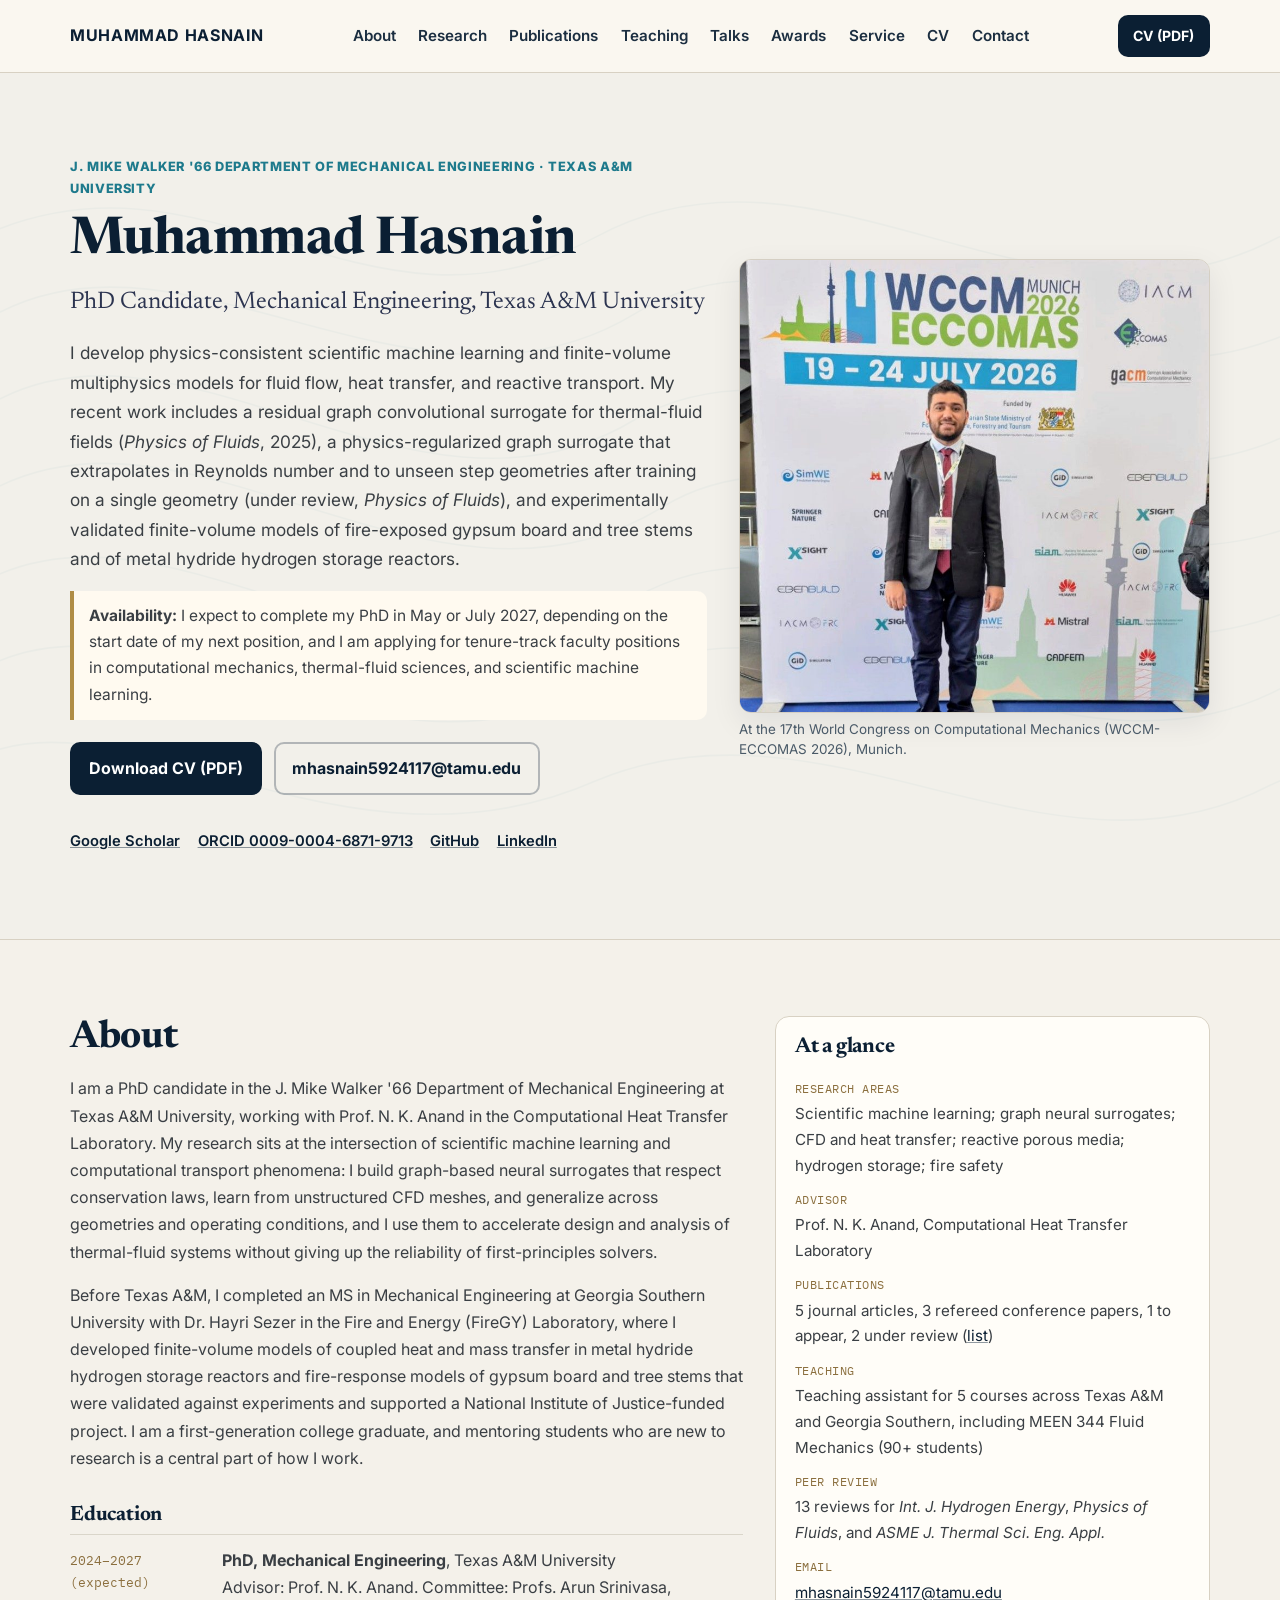
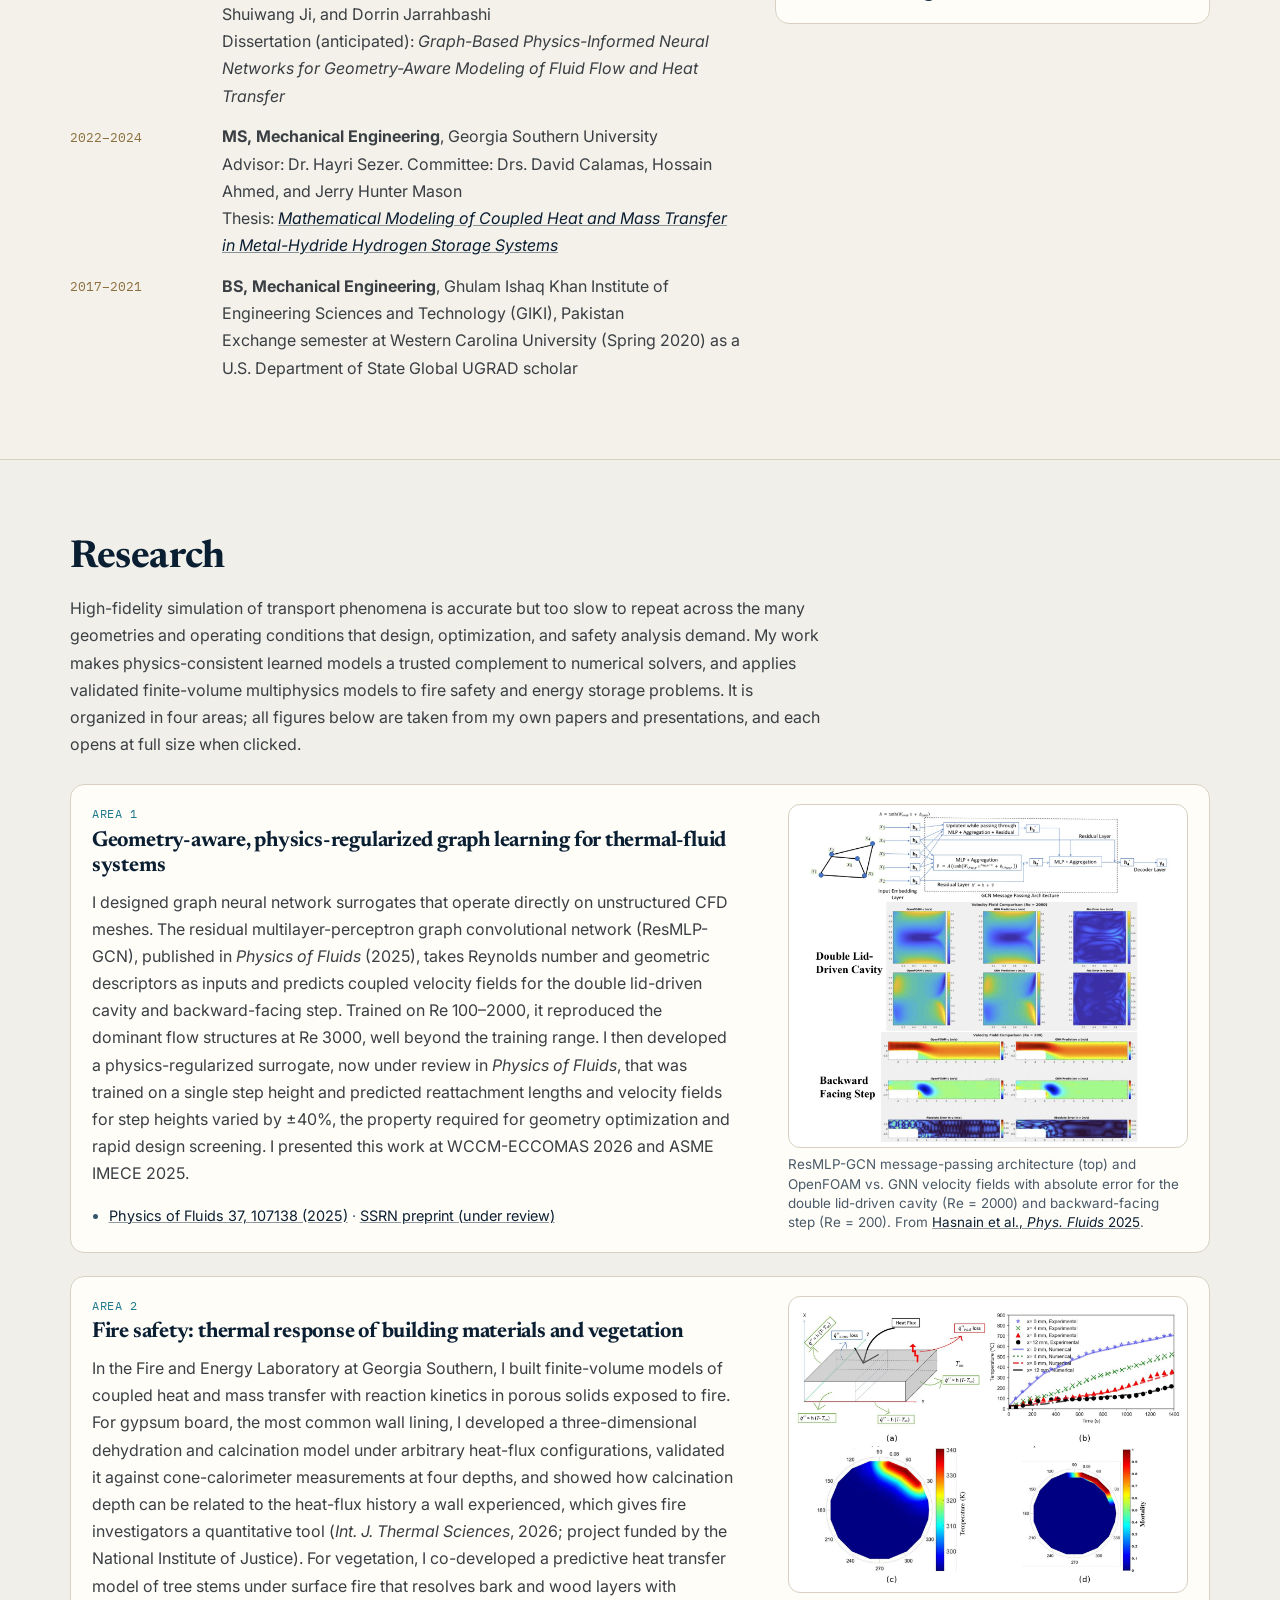
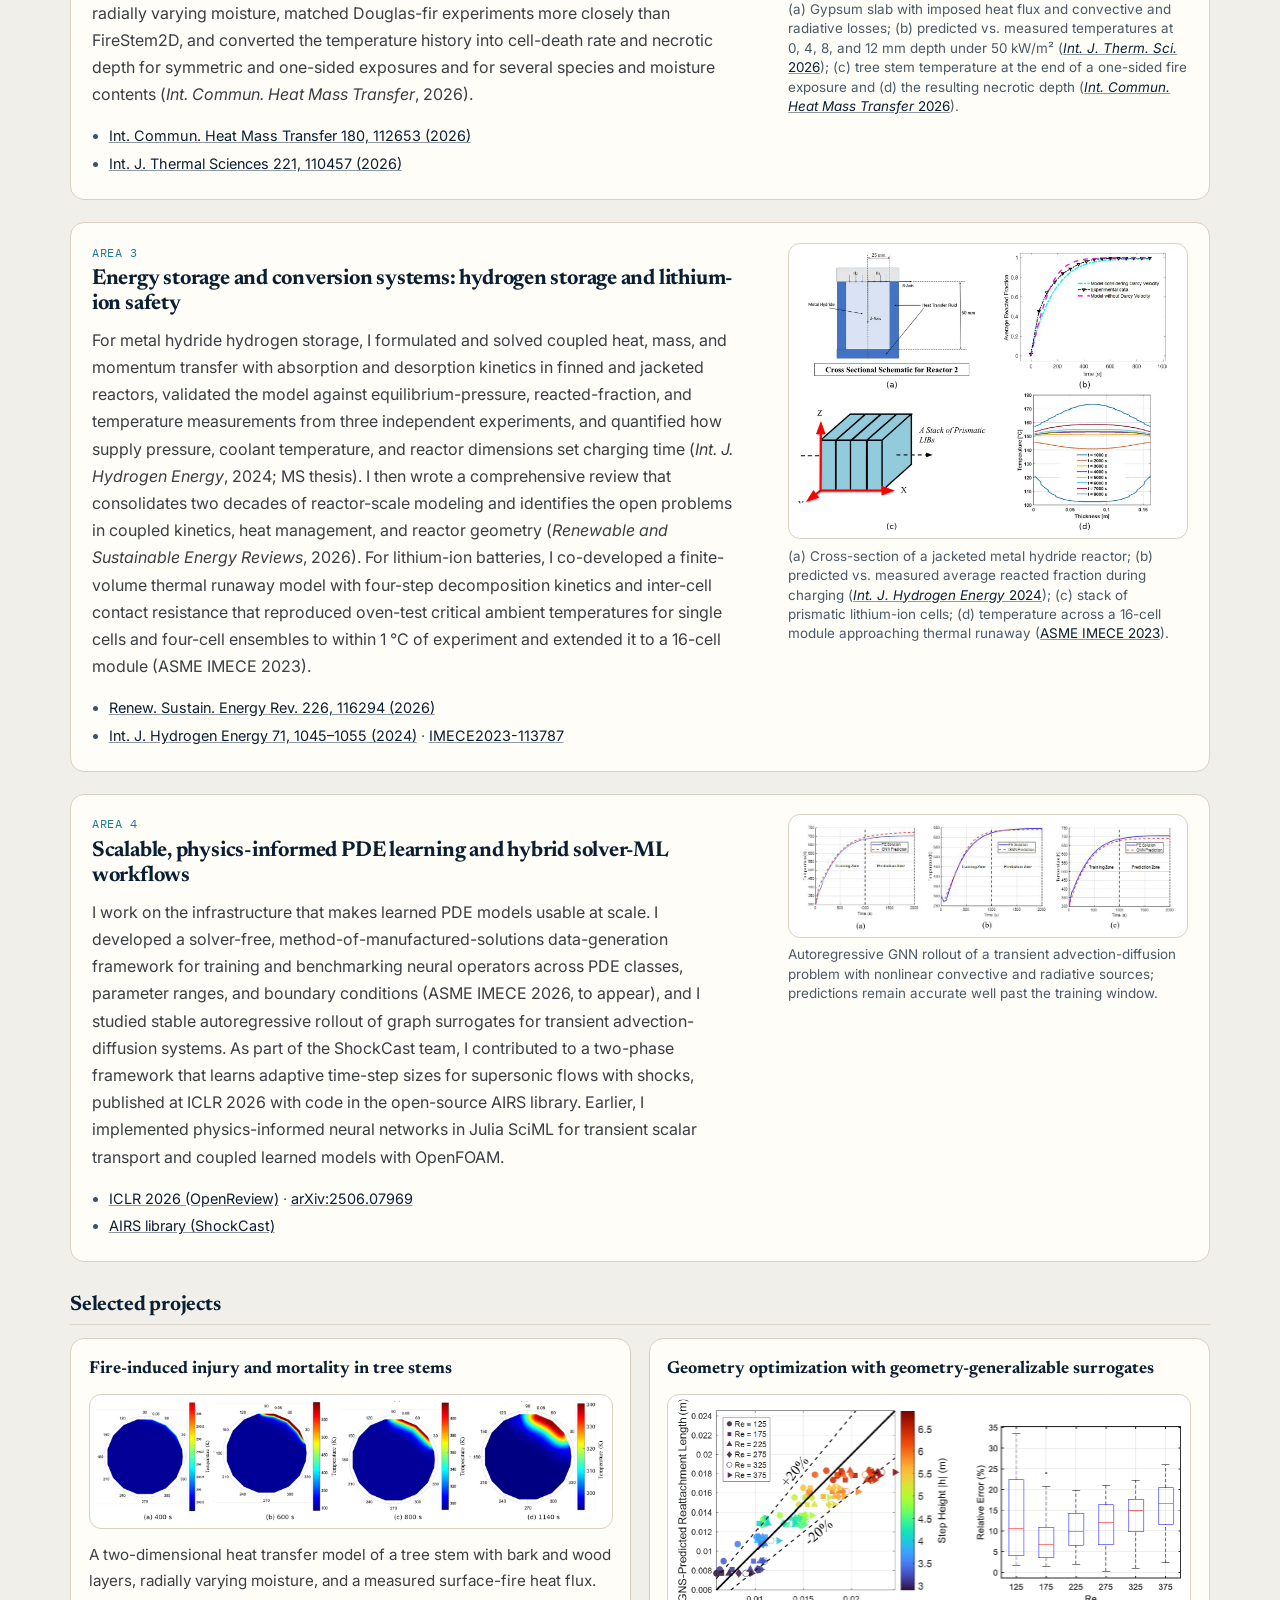
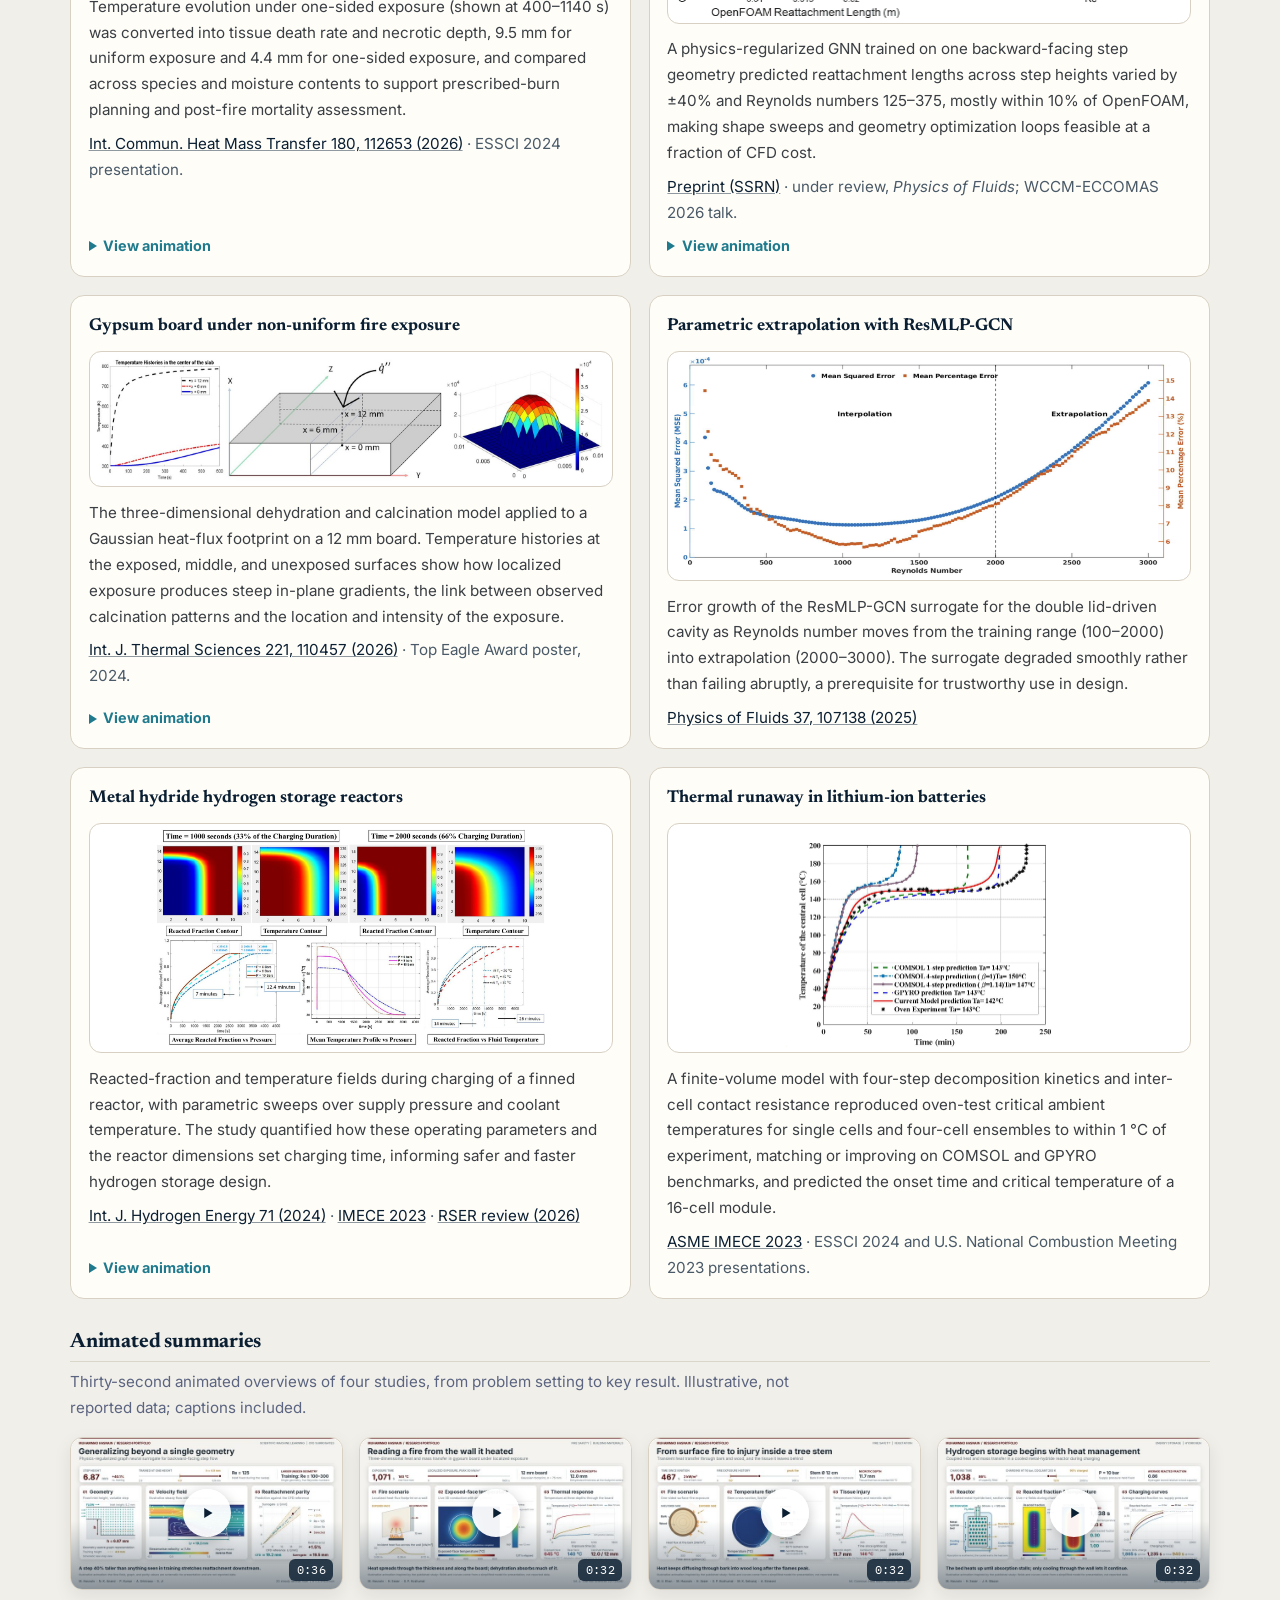
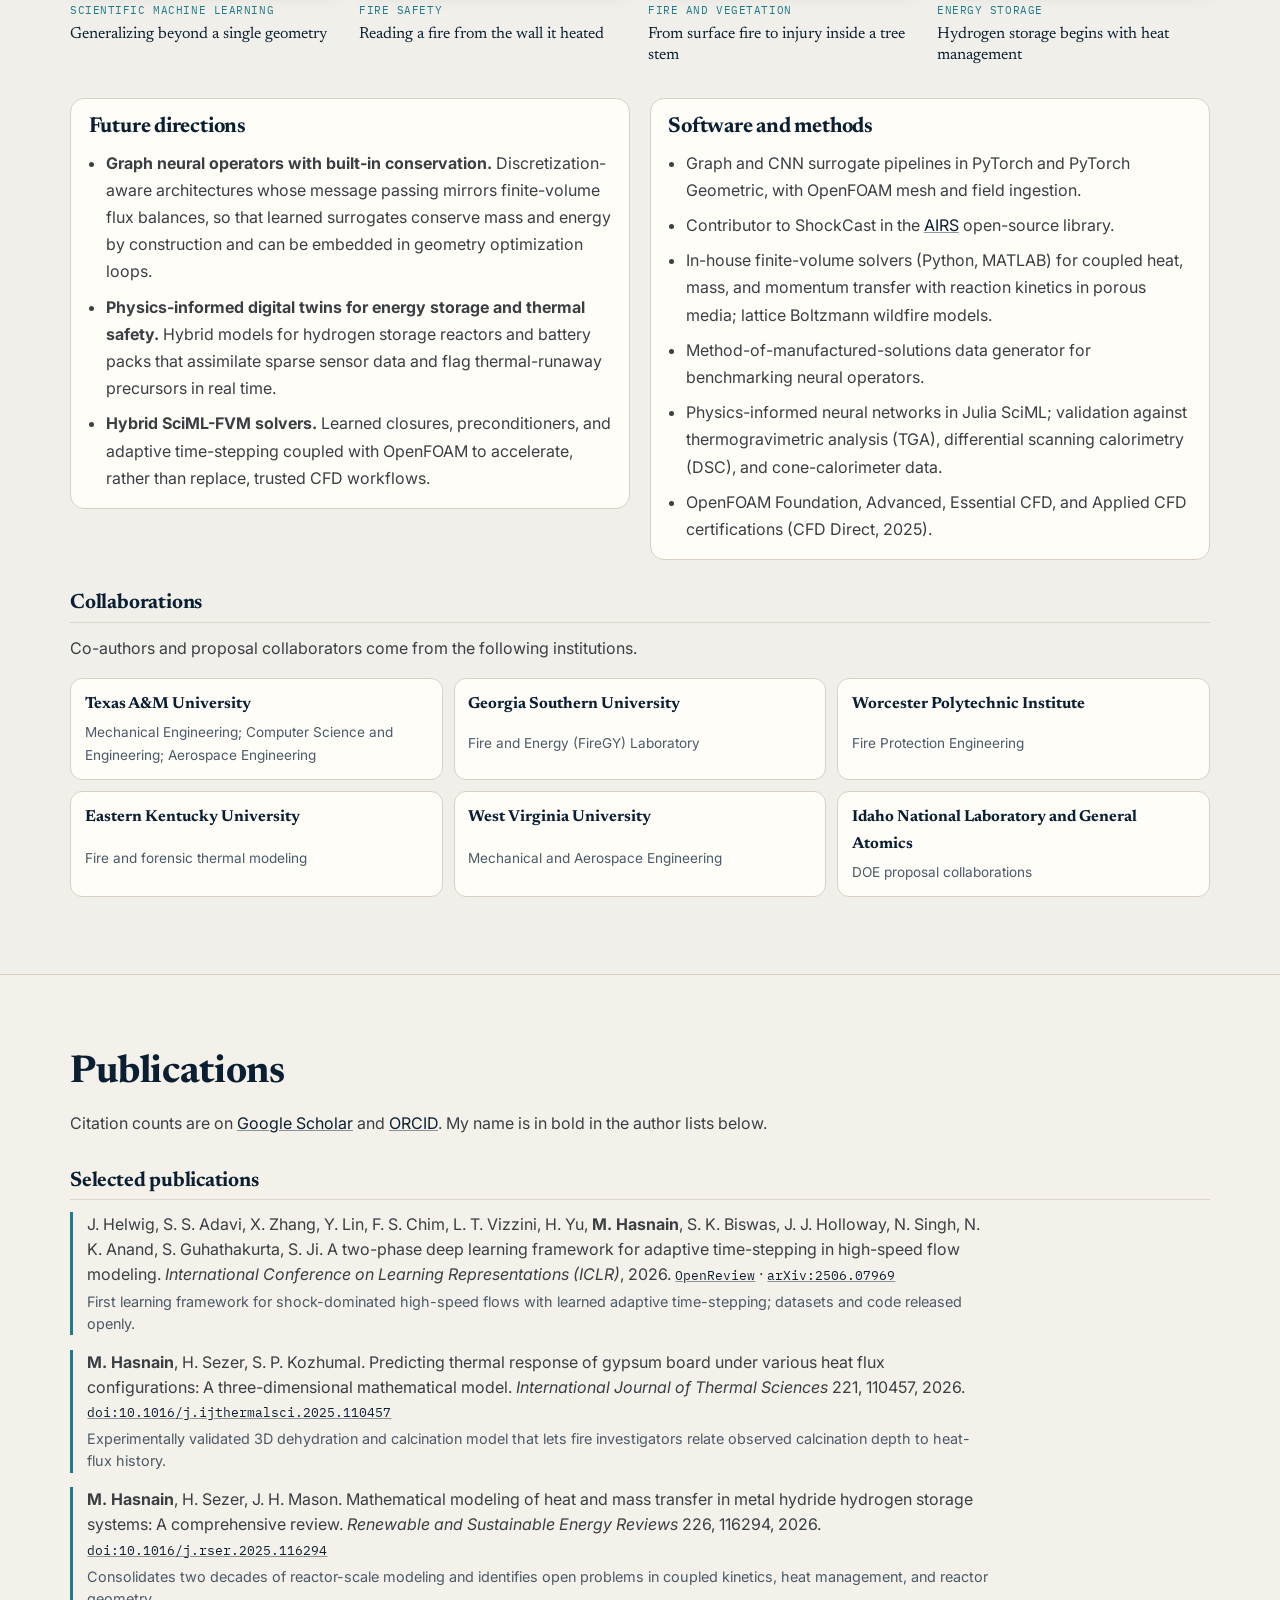
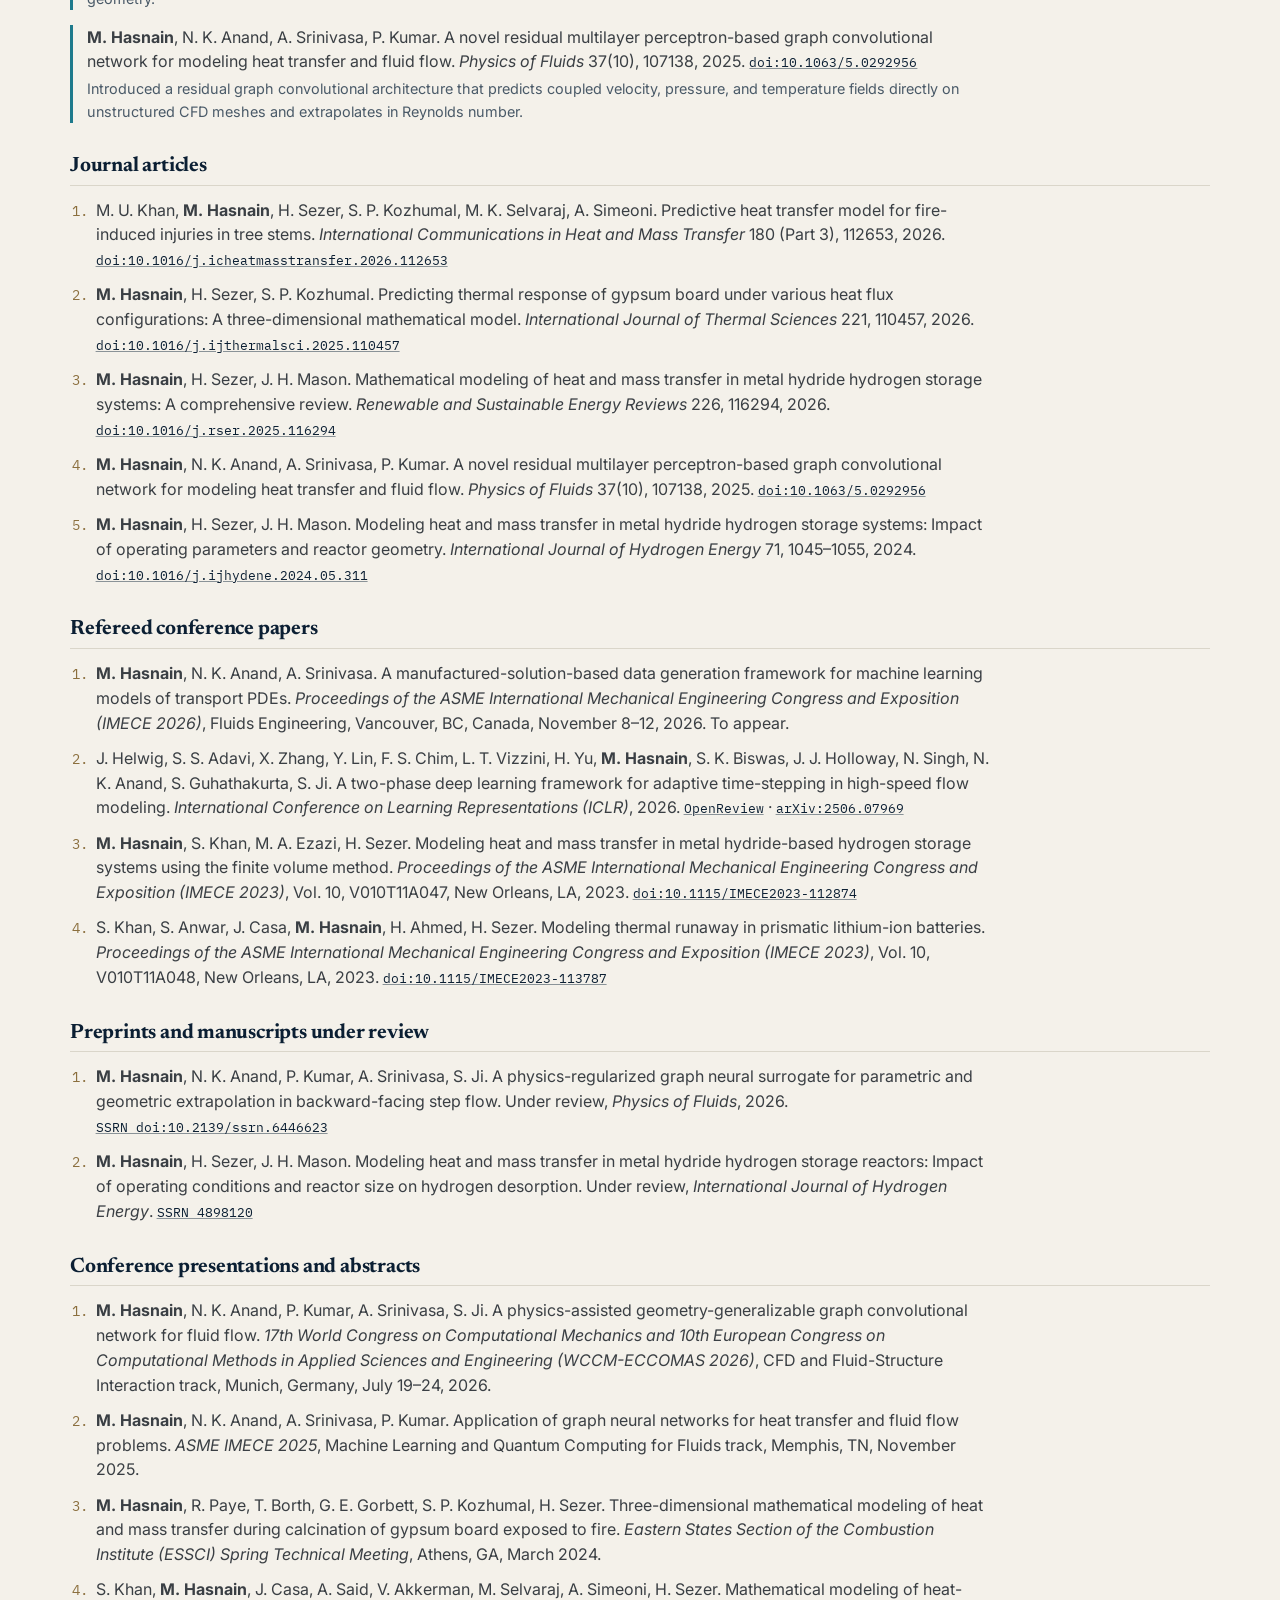
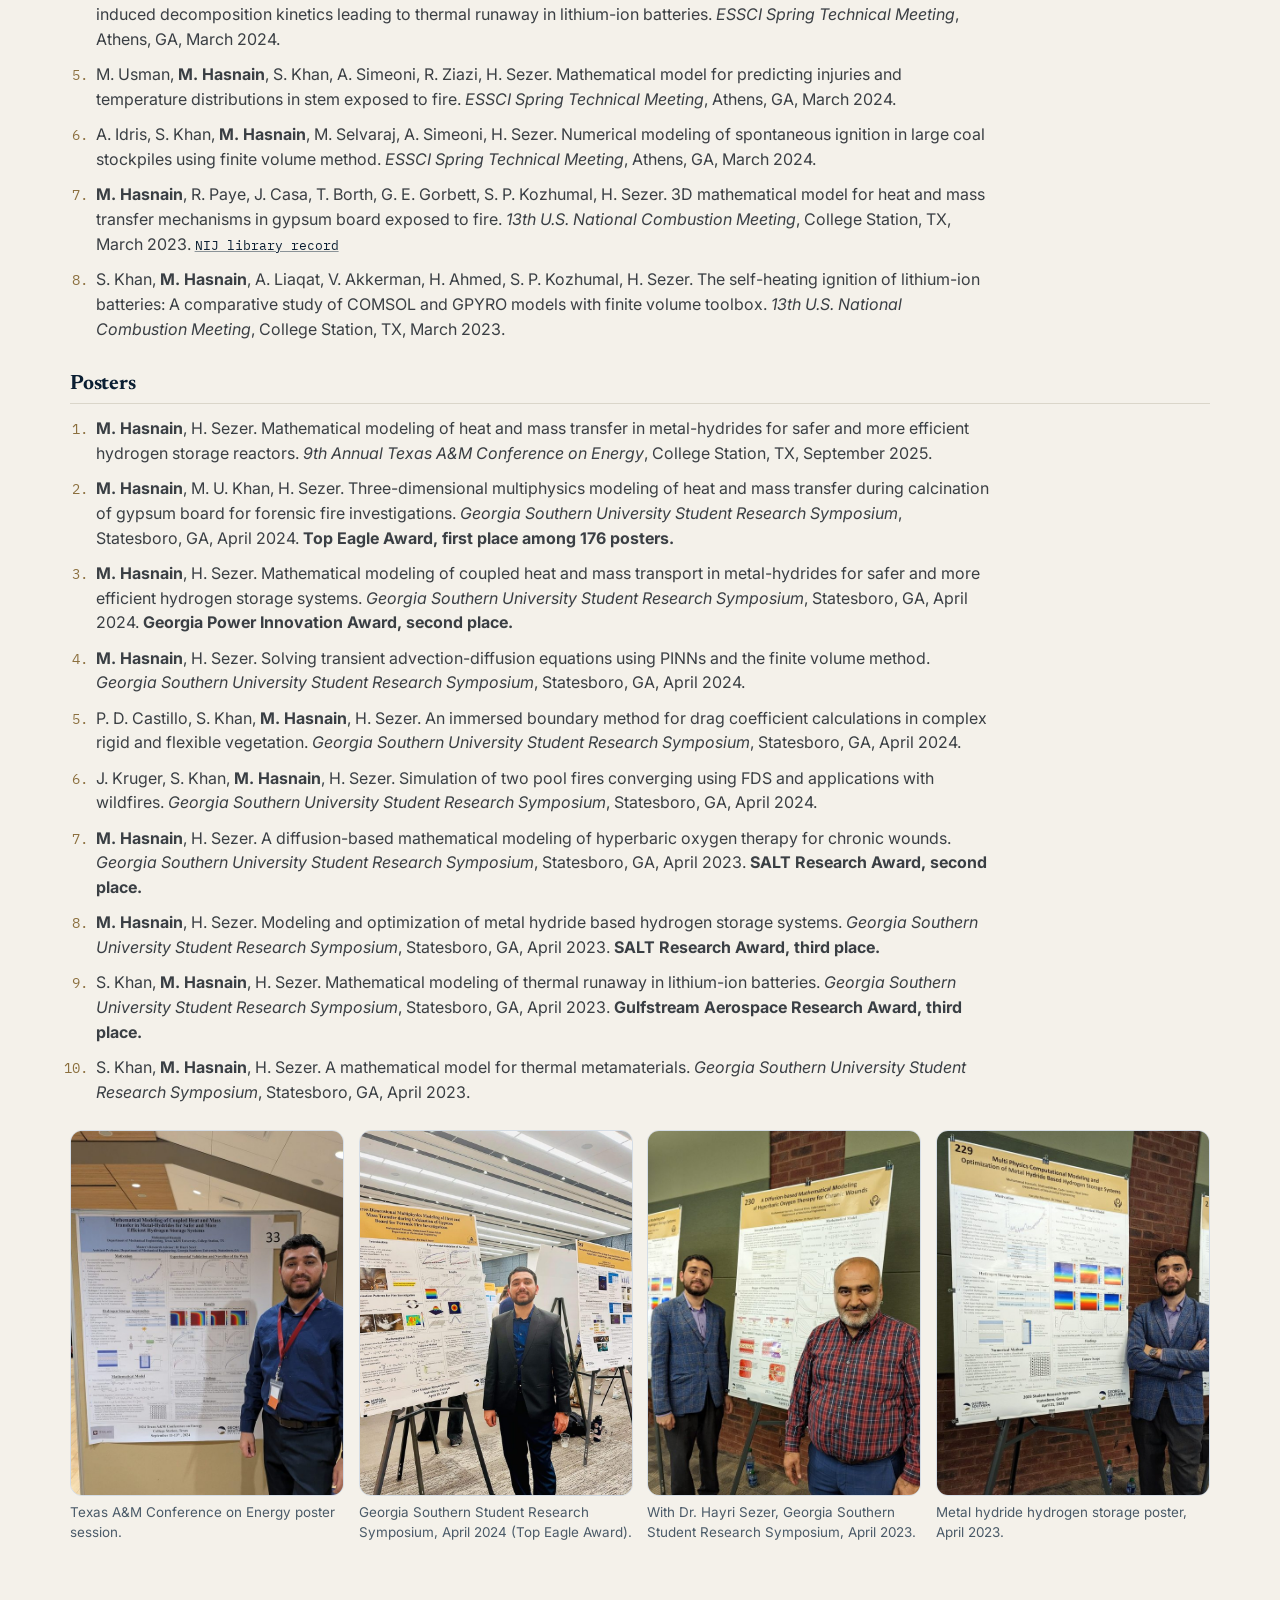
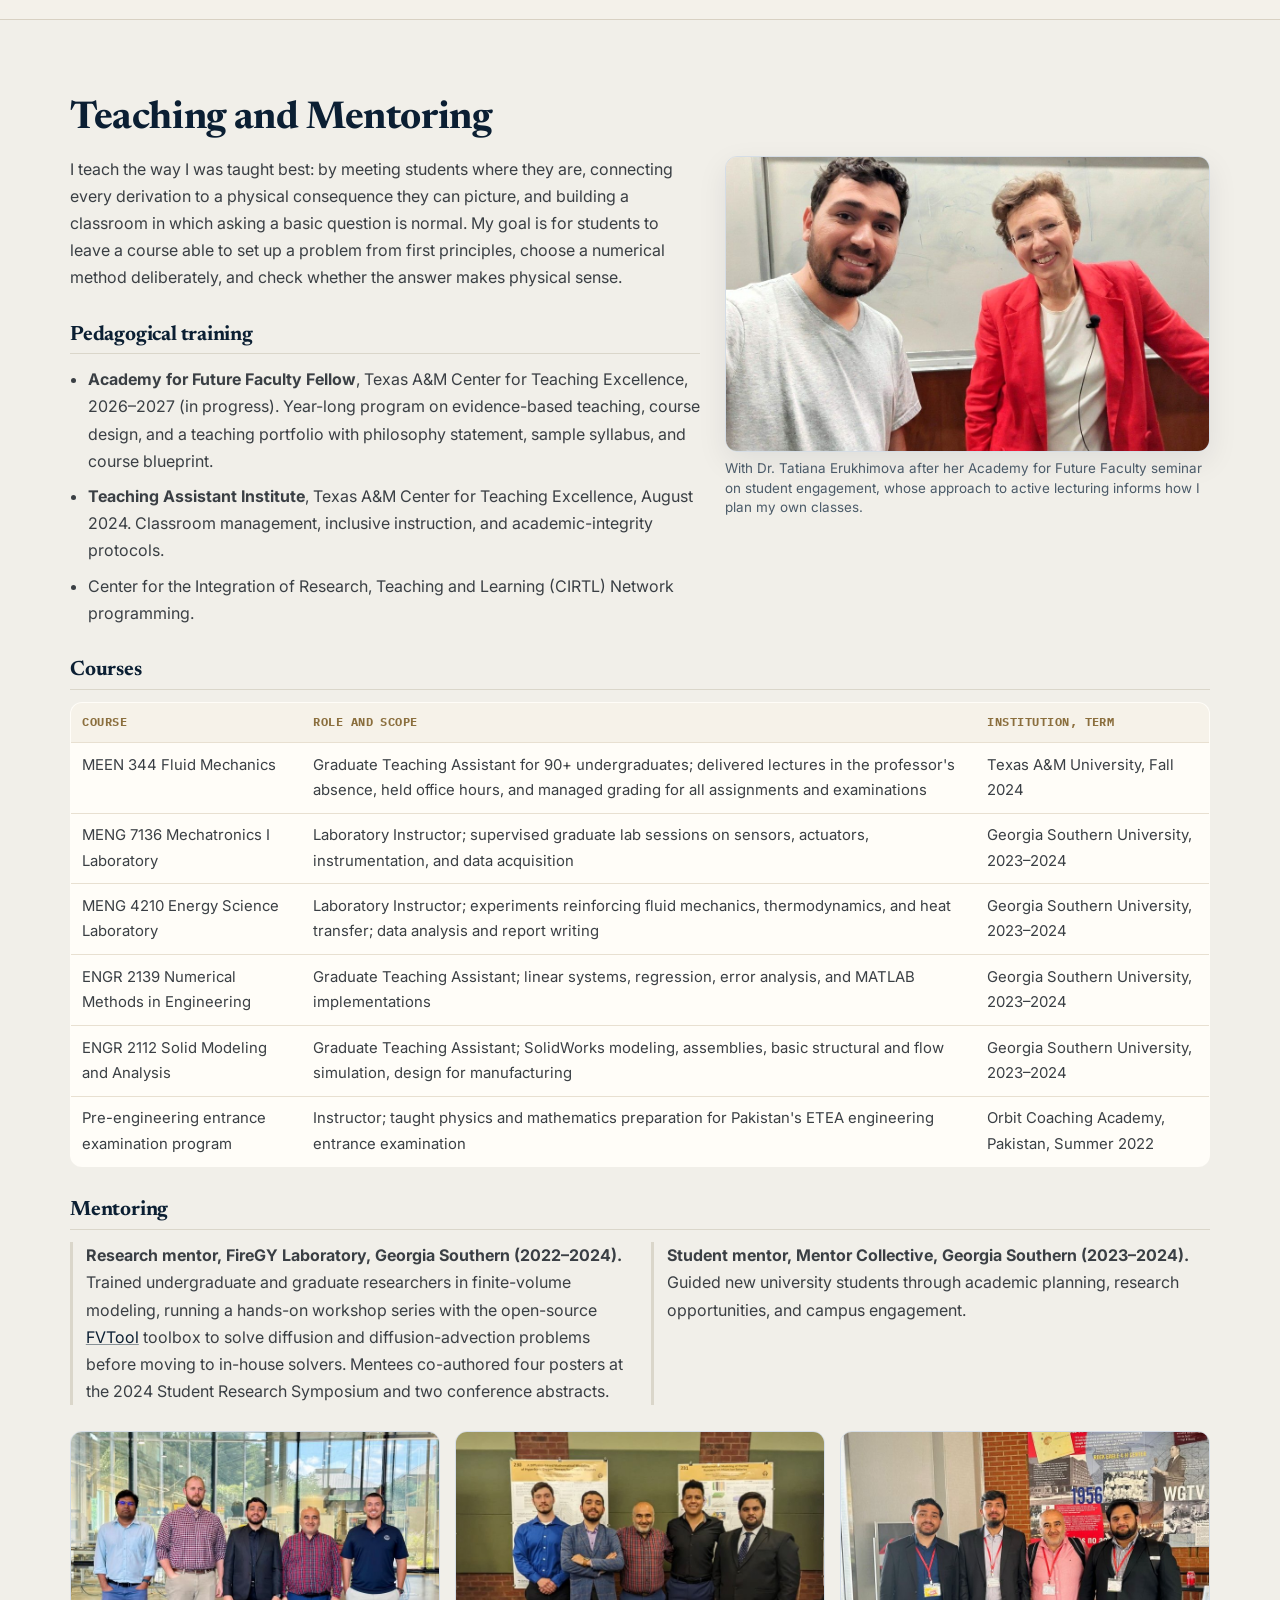
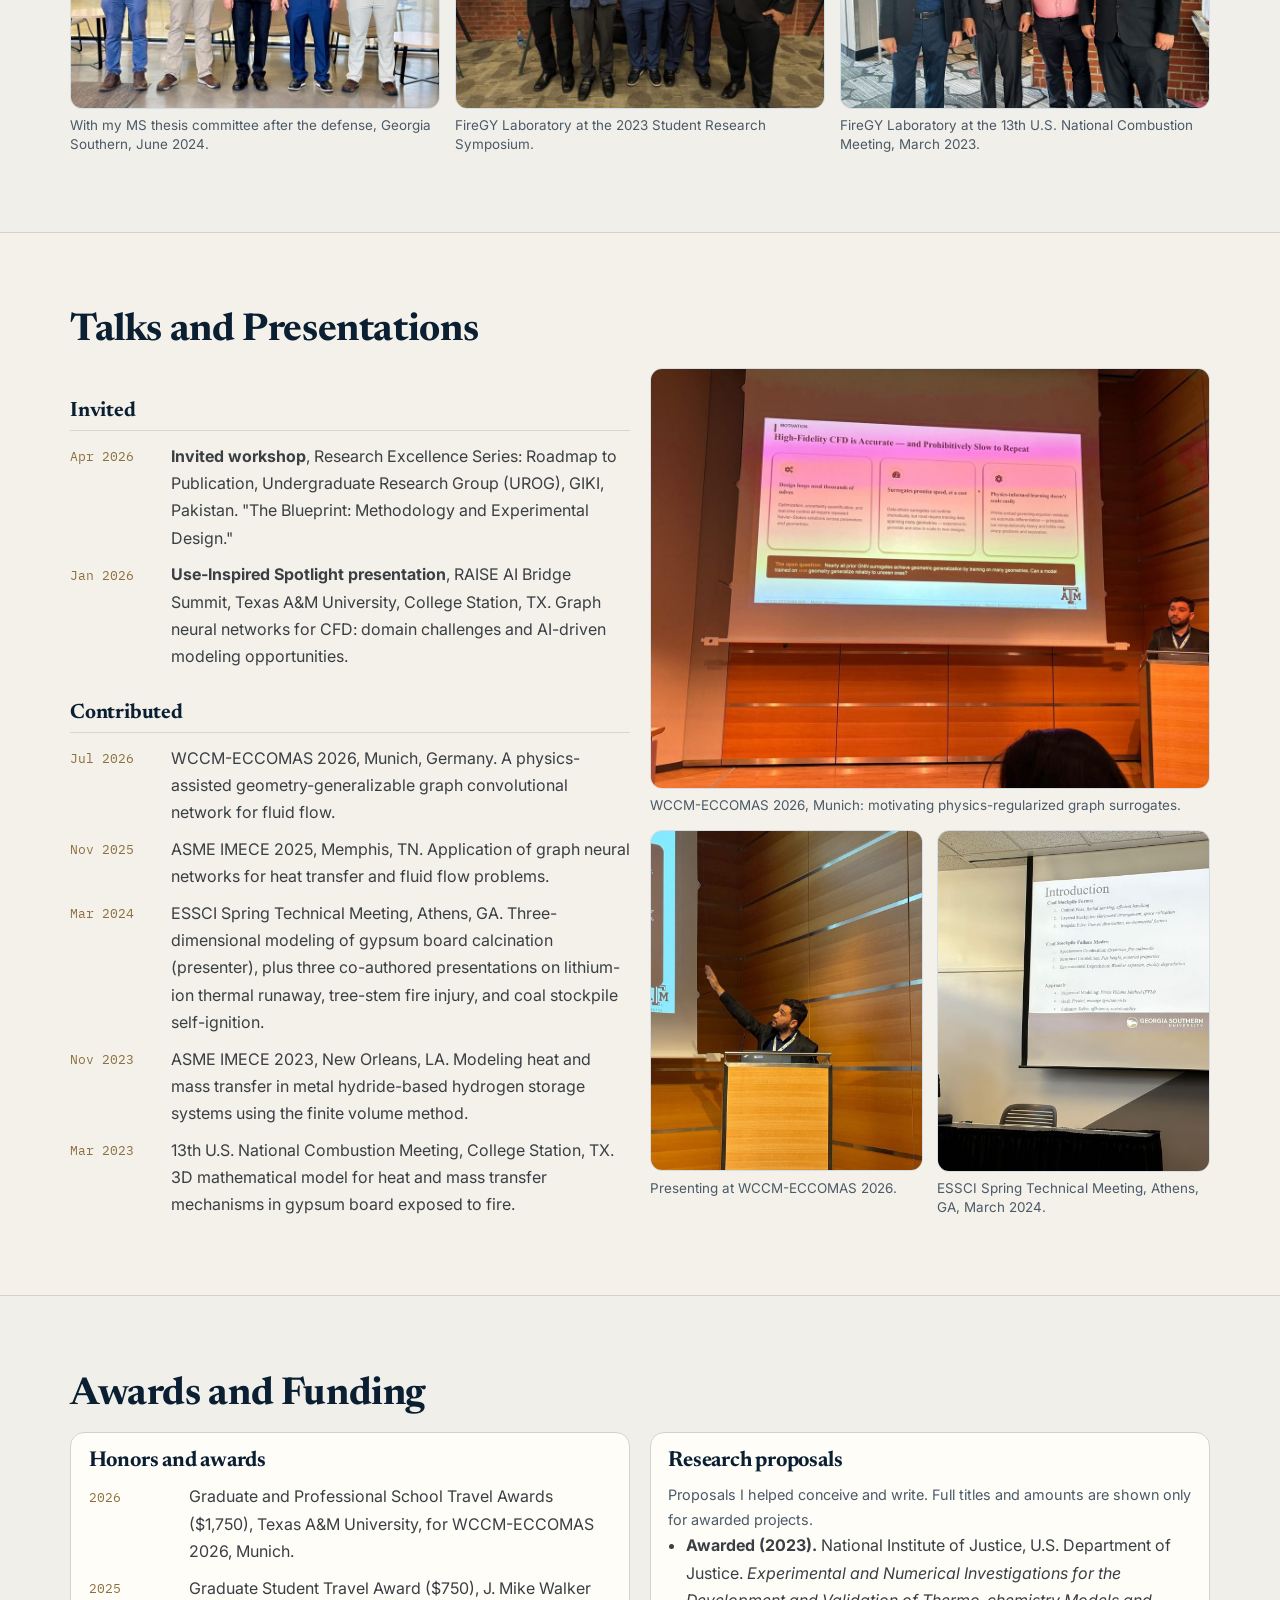
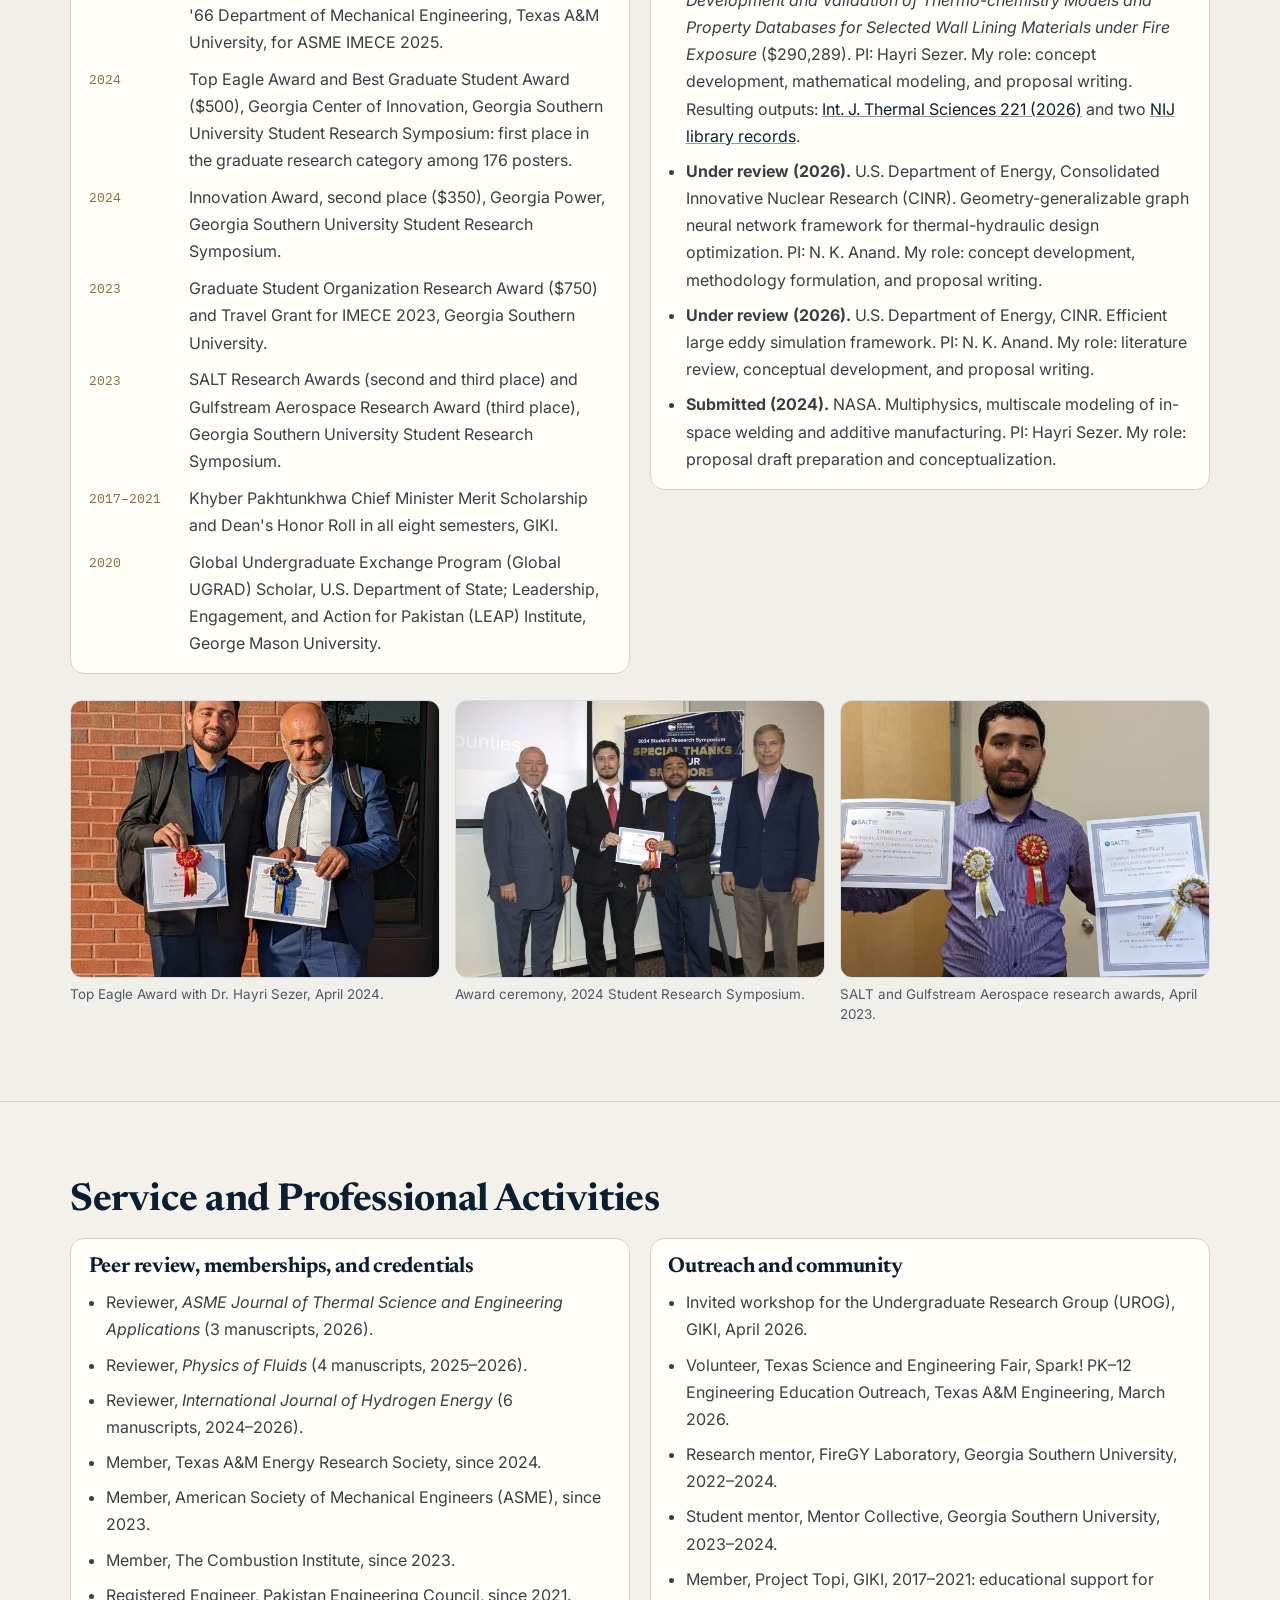
==== docs/index.html @ 8112d6b3 "Replace the theater section with a compact animation strip and lightbox - Drop the full-width dark s" ====
<!doctype html>
<html lang="en">
  <head>
    <meta charset="utf-8" />
    <meta name="viewport" content="width=device-width, initial-scale=1" />
    <title>Muhammad Hasnain | PhD Candidate, Mechanical Engineering, Texas A&amp;M University</title>
    <meta
      name="description"
      content="Muhammad Hasnain is a PhD candidate in Mechanical Engineering at Texas A&amp;M University developing physics-consistent scientific machine learning and finite-volume multiphysics models for fluid flow, heat transfer, and reactive transport in energy and fire-safety systems."
    />
    <meta
      name="keywords"
      content="Muhammad Hasnain, Texas A&amp;M, mechanical engineering, scientific machine learning, graph neural networks, CFD, heat transfer, hydrogen storage, fire safety, faculty candidate"
    />
    <meta name="author" content="Muhammad Hasnain" />
    <meta name="theme-color" content="#0b1f33" />
    <meta name="robots" content="index,follow,max-image-preview:large" />
    <link rel="canonical" href="https://mhasnain5924117.github.io/" />

    <meta property="og:type" content="profile" />
    <meta property="og:title" content="Muhammad Hasnain | PhD Candidate, Mechanical Engineering, Texas A&amp;M University" />
    <meta
      property="og:description"
      content="Scientific machine learning and multiphysics transport modeling for energy and fire-safety systems. Publications, teaching, talks, and CV."
    />
    <meta property="og:url" content="https://mhasnain5924117.github.io/" />
    <meta property="og:site_name" content="Muhammad Hasnain" />
    <meta property="og:image" content="https://mhasnain5924117.github.io/assets/images/og-image.jpg" />
    <meta property="og:image:type" content="image/jpeg" />
    <meta property="og:image:width" content="1200" />
    <meta property="og:image:height" content="630" />
    <meta property="og:image:alt" content="Muhammad Hasnain presenting at WCCM-ECCOMAS 2026, the ESSCI Spring Technical Meeting, and the Texas A&amp;M Conference on Energy" />

    <meta name="twitter:card" content="summary_large_image" />
    <meta name="twitter:title" content="Muhammad Hasnain | PhD Candidate, Mechanical Engineering, Texas A&amp;M University" />
    <meta
      name="twitter:description"
      content="Scientific machine learning and multiphysics transport modeling for energy and fire-safety systems."
    />
    <meta name="twitter:image" content="https://mhasnain5924117.github.io/assets/images/og-image.jpg" />

    <link rel="preconnect" href="https://fonts.googleapis.com" />
    <link rel="preconnect" href="https://fonts.gstatic.com" crossorigin />
    <link
      href="https://fonts.googleapis.com/css2?family=IBM+Plex+Mono:wght@400;500;600&amp;family=Inter:wght@400;500;600;700;800&amp;family=Newsreader:opsz,wght@6..72,500;6..72,700&amp;display=swap"
      rel="stylesheet"
    />
    <link rel="icon" href="assets/images/favicon.svg" type="image/svg+xml" />
    <link rel="stylesheet" href="assets/css/styles.css" />
    <script defer src="assets/js/main.js"></script>

    <script type="application/ld+json">
      {
        "@context": "https://schema.org",
        "@type": "Person",
        "@id": "https://mhasnain5924117.github.io/#person",
        "name": "Muhammad Hasnain",
        "givenName": "Muhammad",
        "familyName": "Hasnain",
        "jobTitle": "PhD Candidate, Mechanical Engineering",
        "description": "PhD candidate developing physics-consistent scientific machine learning and finite-volume multiphysics models for fluid flow, heat transfer, and reactive transport in energy and fire-safety systems.",
        "url": "https://mhasnain5924117.github.io/",
        "image": "https://mhasnain5924117.github.io/assets/images/photos/hero-wccm-2026.jpg",
        "email": "mailto:mhasnain5924117@tamu.edu",
        "affiliation": {
          "@type": "CollegeOrUniversity",
          "name": "Texas A&M University",
          "department": "J. Mike Walker '66 Department of Mechanical Engineering",
          "url": "https://engineering.tamu.edu/mechanical/"
        },
        "alumniOf": [
          { "@type": "CollegeOrUniversity", "name": "Georgia Southern University", "url": "https://www.georgiasouthern.edu/" },
          { "@type": "CollegeOrUniversity", "name": "Ghulam Ishaq Khan Institute of Engineering Sciences and Technology", "url": "https://giki.edu.pk/" }
        ],
        "sameAs": [
          "https://scholar.google.com/citations?user=YYpAj5AAAAAJ&hl=en",
          "https://orcid.org/0009-0004-6871-9713",
          "https://github.com/mhasnain5924117",
          "https://www.linkedin.com/in/mhasnain1/",
          "https://openreview.net/profile?id=~Muhammad_Hasnain1"
        ],
        "knowsAbout": [
          "Scientific Machine Learning",
          "Graph Neural Networks",
          "Computational Fluid Dynamics",
          "Heat Transfer",
          "Finite Volume Method",
          "Hydrogen Storage",
          "Fire Safety Engineering"
        ]
      }
    </script>
    <script type="application/ld+json">
      {
        "@context": "https://schema.org",
        "@type": "ItemList",
        "name": "Research animations by Muhammad Hasnain",
        "itemListElement": [
          {
            "@type": "VideoObject",
            "position": 1,
            "name": "Generalizing beyond a single geometry",
            "description": "A physics-regularized graph neural surrogate for backward-facing step flow, trained on one step height, predicts recirculation and reattachment across unseen geometries. Illustrative animation.",
            "thumbnailUrl": "https://mhasnain5924117.github.io/assets/videos/bfs-geometry-generalization-poster.jpg",
            "contentUrl": "https://mhasnain5924117.github.io/assets/videos/bfs-geometry-generalization-1080p.mp4",
            "uploadDate": "2026-10-21",
            "duration": "PT36S",
            "author": { "@id": "https://mhasnain5924117.github.io/#person" }
          },
          {
            "@type": "VideoObject",
            "position": 2,
            "name": "Reading a fire from the wall it heated",
            "description": "Three-dimensional heat and mass transfer in gypsum board under a localized fire, and the calcined footprint it leaves behind. Illustrative animation.",
            "thumbnailUrl": "https://mhasnain5924117.github.io/assets/videos/gypsum-fire-response-poster.jpg",
            "contentUrl": "https://mhasnain5924117.github.io/assets/videos/gypsum-fire-response-1080p.mp4",
            "uploadDate": "2026-10-21",
            "duration": "PT32S",
            "author": { "@id": "https://mhasnain5924117.github.io/#person" }
          },
          {
            "@type": "VideoObject",
            "position": 3,
            "name": "From surface fire to injury inside a tree stem",
            "description": "Transient heat transfer through bark and wood during a one-sided surface fire, and the necrotic depth that decides the stem's fate. Illustrative animation.",
            "thumbnailUrl": "https://mhasnain5924117.github.io/assets/videos/tree-stem-fire-injury-poster.jpg",
            "contentUrl": "https://mhasnain5924117.github.io/assets/videos/tree-stem-fire-injury-1080p.mp4",
            "uploadDate": "2026-10-21",
            "duration": "PT32S",
            "author": { "@id": "https://mhasnain5924117.github.io/#person" }
          },
          {
            "@type": "VideoObject",
            "position": 4,
            "name": "Hydrogen storage begins with heat management",
            "description": "Coupled heat and mass transfer in a cooled metal-hydride reactor during hydrogen charging. Illustrative animation.",
            "thumbnailUrl": "https://mhasnain5924117.github.io/assets/videos/hydrogen-storage-poster.jpg",
            "contentUrl": "https://mhasnain5924117.github.io/assets/videos/hydrogen-storage-1080p.mp4",
            "uploadDate": "2026-10-21",
            "duration": "PT32S",
            "author": { "@id": "https://mhasnain5924117.github.io/#person" }
          }
        ]
      }
    </script>
  </head>
  <body>
    <a class="skip-link" href="#main-content">Skip to main content</a>

    <header class="site-header" id="top">
      <div class="container header-inner">
        <a class="brand" href="#top">Muhammad Hasnain</a>
        <button class="menu-toggle" type="button" aria-expanded="false" aria-controls="site-nav" data-menu-toggle>
          Menu
        </button>
        <nav id="site-nav" class="site-nav" aria-label="Primary navigation">
          <ul>
            <li><a href="#about">About</a></li>
            <li><a href="#research">Research</a></li>
            <li><a href="#publications">Publications</a></li>
            <li><a href="#teaching">Teaching</a></li>
            <li><a href="#talks">Talks</a></li>
            <li><a href="#awards">Awards</a></li>
            <li><a href="#service">Service</a></li>
            <li><a href="assets/cv/Muhammad_Hasnain_CV.pdf" target="_blank" rel="noopener">CV</a></li>
            <li><a href="#contact">Contact</a></li>
          </ul>
        </nav>
        <a class="button button-primary header-cv" href="assets/cv/Muhammad_Hasnain_CV.pdf" target="_blank" rel="noopener">CV (PDF)</a>
      </div>
    </header>

    <main id="main-content">
      <!-- ============================ HERO ============================ -->
      <section class="hero section">
        <div class="hero-flow" aria-hidden="true"></div>
        <div class="container hero-grid">
          <div class="hero-copy">
            <p class="eyebrow">J. Mike Walker '66 Department of Mechanical Engineering · Texas A&amp;M University</p>
            <h1>Muhammad Hasnain</h1>
            <p class="hero-subtitle">PhD Candidate, Mechanical Engineering, Texas A&amp;M University</p>
            <p class="lead">
              I develop physics-consistent scientific machine learning and finite-volume multiphysics models for
              fluid flow, heat transfer, and reactive transport. My recent work includes a residual graph
              convolutional surrogate for thermal-fluid fields (<em>Physics of Fluids</em>, 2025), a
              physics-regularized graph surrogate that extrapolates in Reynolds number and to unseen step
              geometries after training on a single geometry (under review, <em>Physics of Fluids</em>), and
              experimentally validated finite-volume models of fire-exposed gypsum board and tree stems and of metal
              hydride hydrogen storage reactors.
            </p>
            <p class="availability">
              <strong>Availability:</strong> I expect to complete my PhD in May or July 2027, depending on the start
              date of my next position, and I am applying for tenure-track faculty positions in computational
              mechanics, thermal-fluid sciences, and scientific machine learning.
            </p>
            <div class="hero-actions">
              <a class="button button-primary" href="assets/cv/Muhammad_Hasnain_CV.pdf" target="_blank" rel="noopener">Download CV (PDF)</a>
              <a class="button button-secondary" href="mailto:mhasnain5924117@tamu.edu">mhasnain5924117@tamu.edu</a>
            </div>
            <ul class="profile-links" aria-label="Academic profiles">
              <li><a href="https://scholar.google.com/citations?user=YYpAj5AAAAAJ&amp;hl=en" target="_blank" rel="noopener">Google Scholar</a></li>
              <li><a href="https://orcid.org/0009-0004-6871-9713" target="_blank" rel="noopener">ORCID 0009-0004-6871-9713</a></li>
              <li><a href="https://github.com/mhasnain5924117" target="_blank" rel="noopener">GitHub</a></li>
              <li><a href="https://www.linkedin.com/in/mhasnain1/" target="_blank" rel="noopener">LinkedIn</a></li>
            </ul>
          </div>
          <figure class="hero-media">
            <img
              src="assets/images/photos/hero-wccm-2026.jpg"
              alt="Portrait of Muhammad Hasnain"
              width="862"
              height="831"
              fetchpriority="high"
            />
            <figcaption>At the 17th World Congress on Computational Mechanics (WCCM-ECCOMAS 2026), Munich.</figcaption>
          </figure>
        </div>
      </section>

      <!-- ============================ ABOUT ============================ -->
      <section class="section section-alt" id="about">
        <div class="container about-grid">
          <div>
            <h2>About</h2>
            <p>
              I am a PhD candidate in the J. Mike Walker '66 Department of Mechanical Engineering at Texas A&amp;M
              University, working with Prof. N. K. Anand in the Computational Heat Transfer Laboratory. My research
              sits at the intersection of scientific machine learning and computational transport phenomena: I build
              graph-based neural surrogates that respect conservation laws, learn from unstructured CFD meshes, and
              generalize across geometries and operating conditions, and I use them to accelerate design and analysis
              of thermal-fluid systems without giving up the reliability of first-principles solvers.
            </p>
            <p>
              Before Texas A&amp;M, I completed an MS in Mechanical Engineering at Georgia Southern University with
              Dr. Hayri Sezer in the Fire and Energy (FireGY) Laboratory, where I developed finite-volume models of
              coupled heat and mass transfer in metal hydride hydrogen storage reactors and fire-response models of
              gypsum board and tree stems that were validated against experiments and supported a National
              Institute of Justice-funded project. I am a first-generation college graduate, and mentoring
              students who are new to research is a central part of how I work.
            </p>
            <h3 class="subheading">Education</h3>
            <ol class="edu-list">
              <li>
                <span class="edu-years">2024–2027 (expected)</span>
                <div>
                  <strong>PhD, Mechanical Engineering</strong>, Texas A&amp;M University<br />
                  Advisor: Prof. N. K. Anand. Committee: Profs. Arun Srinivasa, Shuiwang Ji, and Dorrin Jarrahbashi<br />
                  Dissertation (anticipated): <em>Graph-Based Physics-Informed Neural Networks for Geometry-Aware
                  Modeling of Fluid Flow and Heat Transfer</em>
                </div>
              </li>
              <li>
                <span class="edu-years">2022–2024</span>
                <div>
                  <strong>MS, Mechanical Engineering</strong>, Georgia Southern University<br />
                  Advisor: Dr. Hayri Sezer. Committee: Drs. David Calamas, Hossain Ahmed, and Jerry Hunter Mason<br />
                  Thesis:
                  <a href="https://digitalcommons.georgiasouthern.edu/etd/2802/" target="_blank" rel="noopener"
                    ><em>Mathematical Modeling of Coupled Heat and Mass Transfer in Metal-Hydride Hydrogen Storage Systems</em></a
                  >
                </div>
              </li>
              <li>
                <span class="edu-years">2017–2021</span>
                <div>
                  <strong>BS, Mechanical Engineering</strong>, Ghulam Ishaq Khan Institute of Engineering Sciences and
                  Technology (GIKI), Pakistan<br />
                  Exchange semester at Western Carolina University (Spring 2020) as a U.S. Department of State Global
                  UGRAD scholar
                </div>
              </li>
            </ol>
          </div>
          <aside class="about-aside">
            <h3>At a glance</h3>
            <dl class="glance">
              <dt>Research areas</dt>
              <dd>Scientific machine learning; graph neural surrogates; CFD and heat transfer; reactive porous media; hydrogen storage; fire safety</dd>
              <dt>Advisor</dt>
              <dd>Prof. N. K. Anand, Computational Heat Transfer Laboratory</dd>
              <dt>Publications</dt>
              <dd>5 journal articles, 3 refereed conference papers, 1 to appear, 2 under review (<a href="#publications">list</a>)</dd>
              <dt>Teaching</dt>
              <dd>Teaching assistant for 5 courses across Texas A&amp;M and Georgia Southern, including MEEN 344 Fluid Mechanics (90+ students)</dd>
              <dt>Peer review</dt>
              <dd>13 reviews for <em>Int. J. Hydrogen Energy</em>, <em>Physics of Fluids</em>, and <em>ASME J. Thermal Sci. Eng. Appl.</em></dd>
              <dt>Email</dt>
              <dd><a href="mailto:mhasnain5924117@tamu.edu">mhasnain5924117@tamu.edu</a></dd>
            </dl>
          </aside>
        </div>
      </section>

      <!-- ============================ RESEARCH ============================ -->
      <section class="section" id="research">
        <div class="container">
          <h2>Research</h2>
          <p class="section-intro">
            High-fidelity simulation of transport phenomena is accurate but too slow to repeat across the many
            geometries and operating conditions that design, optimization, and safety analysis demand. My work makes
            physics-consistent learned models a trusted complement to numerical solvers, and applies validated
            finite-volume multiphysics models to fire safety and energy storage problems. It is organized in four
            areas; all figures below are taken from my own papers and presentations, and each opens at full size when clicked.
          </p>

          <div class="area-list">
            <article class="area">
              <div class="area-body">
                <p class="area-index">Area 1</p>
                <h3>Geometry-aware, physics-regularized graph learning for thermal-fluid systems</h3>
                <p>
                  I designed graph neural network surrogates that operate directly on unstructured CFD meshes. The
                  residual multilayer-perceptron graph convolutional network (ResMLP-GCN), published in
                  <em>Physics of Fluids</em> (2025), takes Reynolds number and geometric descriptors as inputs and
                  predicts coupled velocity fields for the double lid-driven cavity and backward-facing step. Trained
                  on Re 100–2000, it reproduced the dominant flow structures at Re 3000, well beyond the training
                  range. I then developed a physics-regularized surrogate, now under review in
                  <em>Physics of Fluids</em>, that was trained on a single step height and predicted reattachment
                  lengths and velocity fields for step heights varied by ±40%, the property required for geometry
                  optimization and rapid design screening. I presented this work at WCCM-ECCOMAS 2026 and ASME IMECE
                  2025.
                </p>
                <ul class="area-links">
                  <li><a href="https://doi.org/10.1063/5.0292956" target="_blank" rel="noopener">Physics of Fluids 37, 107138 (2025)</a> · <a href="https://dx.doi.org/10.2139/ssrn.6446623" target="_blank" rel="noopener">SSRN preprint (under review)</a></li>
                </ul>
              </div>
              <figure class="area-figure">
                <a class="figure-link" href="assets/images/figures/fig-resmlp-gcn.jpg" target="_blank" rel="noopener"><img src="assets/images/figures/fig-resmlp-gcn.jpg" alt="ResMLP-GCN architecture diagram above OpenFOAM versus GNN velocity fields and absolute error maps for a double lid-driven cavity at Re 2000 and a backward-facing step at Re 200" width="1400" height="1197" loading="lazy" /></a>
                <figcaption>ResMLP-GCN message-passing architecture (top) and OpenFOAM vs. GNN velocity fields with absolute error for the double lid-driven cavity (Re = 2000) and backward-facing step (Re = 200). From <a href="https://doi.org/10.1063/5.0292956" target="_blank" rel="noopener">Hasnain et al., <em>Phys. Fluids</em> 2025</a>.</figcaption>
              </figure>
            </article>

            <article class="area">
              <div class="area-body">
                <p class="area-index">Area 2</p>
                <h3>Fire safety: thermal response of building materials and vegetation</h3>
                <p>
                  In the Fire and Energy Laboratory at Georgia Southern, I built finite-volume models of coupled heat
                  and mass transfer with reaction kinetics in porous solids exposed to fire. For gypsum board, the most
                  common wall lining, I developed a three-dimensional dehydration and calcination model under
                  arbitrary heat-flux configurations, validated it against cone-calorimeter measurements at four
                  depths, and showed how calcination depth can be related to the heat-flux history a wall experienced,
                  which gives fire investigators a quantitative tool (<em>Int. J. Thermal Sciences</em>, 2026; project
                  funded by the National Institute of Justice). For vegetation, I co-developed a predictive heat
                  transfer model of tree stems under surface fire that resolves bark and wood layers with radially
                  varying moisture, matched Douglas-fir experiments more closely than FireStem2D, and converted the
                  temperature history into cell-death rate and necrotic depth for symmetric and one-sided exposures
                  and for several species and moisture contents (<em>Int. Commun. Heat Mass Transfer</em>, 2026).
                </p>
                <ul class="area-links">
                  <li><a href="https://doi.org/10.1016/j.icheatmasstransfer.2026.112653" target="_blank" rel="noopener">Int. Commun. Heat Mass Transfer 180, 112653 (2026)</a></li>
                  <li><a href="https://doi.org/10.1016/j.ijthermalsci.2025.110457" target="_blank" rel="noopener">Int. J. Thermal Sciences 221, 110457 (2026)</a></li>
                </ul>
              </div>
              <figure class="area-figure">
                <a class="figure-link" href="assets/images/figures/fig-fire-materials.jpg" target="_blank" rel="noopener"><img src="assets/images/figures/fig-fire-materials.jpg" alt="Four panels: schematic of a gypsum slab with imposed heat flux and convective and radiative losses; predicted versus measured temperatures at four depths under 50 kilowatts per square metre; temperature field in a tree stem cross section after one-sided fire exposure; and predicted necrotic depth around the stem" width="1430" height="1050" loading="lazy" /></a>
                <figcaption>(a) Gypsum slab with imposed heat flux and convective and radiative losses; (b) predicted vs. measured temperatures at 0, 4, 8, and 12 mm depth under 50 kW/m² (<a href="https://doi.org/10.1016/j.ijthermalsci.2025.110457" target="_blank" rel="noopener"><em>Int. J. Therm. Sci.</em> 2026</a>); (c) tree stem temperature at the end of a one-sided fire exposure and (d) the resulting necrotic depth (<a href="https://doi.org/10.1016/j.icheatmasstransfer.2026.112653" target="_blank" rel="noopener"><em>Int. Commun. Heat Mass Transfer</em> 2026</a>).</figcaption>
              </figure>
            </article>

            <article class="area">
              <div class="area-body">
                <p class="area-index">Area 3</p>
                <h3>Energy storage and conversion systems: hydrogen storage and lithium-ion safety</h3>
                <p>
                  For metal hydride hydrogen storage, I formulated and solved coupled heat, mass, and momentum
                  transfer with absorption and desorption kinetics in finned and jacketed reactors, validated the
                  model against equilibrium-pressure, reacted-fraction, and temperature measurements from three
                  independent experiments, and quantified how supply pressure, coolant temperature, and reactor
                  dimensions set charging time (<em>Int. J. Hydrogen Energy</em>, 2024; MS thesis). I then wrote a
                  comprehensive review that consolidates two decades of reactor-scale modeling and identifies the
                  open problems in coupled kinetics, heat management, and reactor geometry (<em>Renewable and
                  Sustainable Energy Reviews</em>, 2026). For lithium-ion batteries, I co-developed a finite-volume
                  thermal runaway model with four-step decomposition kinetics and inter-cell contact resistance that
                  reproduced oven-test critical ambient temperatures for single cells and four-cell ensembles to
                  within 1 °C of experiment and extended it to a 16-cell module (ASME IMECE 2023).
                </p>
                <ul class="area-links">
                  <li><a href="https://doi.org/10.1016/j.rser.2025.116294" target="_blank" rel="noopener">Renew. Sustain. Energy Rev. 226, 116294 (2026)</a></li>
                  <li><a href="https://doi.org/10.1016/j.ijhydene.2024.05.311" target="_blank" rel="noopener">Int. J. Hydrogen Energy 71, 1045–1055 (2024)</a> · <a href="https://doi.org/10.1115/IMECE2023-113787" target="_blank" rel="noopener">IMECE2023-113787</a></li>
                </ul>
              </div>
              <figure class="area-figure">
                <a class="figure-link" href="assets/images/figures/fig-energy-storage.jpg" target="_blank" rel="noopener"><img src="assets/images/figures/fig-energy-storage.jpg" alt="Four panels: cross-sectional schematic of a metal hydride reactor with heat-transfer-fluid jacket; average reacted fraction versus time compared with experiment; schematic of a stack of prismatic lithium-ion cells; and temperature profiles across a sixteen-cell module at successive times" width="1430" height="1050" loading="lazy" /></a>
                <figcaption>(a) Cross-section of a jacketed metal hydride reactor; (b) predicted vs. measured average reacted fraction during charging (<a href="https://doi.org/10.1016/j.ijhydene.2024.05.311" target="_blank" rel="noopener"><em>Int. J. Hydrogen Energy</em> 2024</a>); (c) stack of prismatic lithium-ion cells; (d) temperature across a 16-cell module approaching thermal runaway (<a href="https://doi.org/10.1115/IMECE2023-113787" target="_blank" rel="noopener">ASME IMECE 2023</a>).</figcaption>
              </figure>
            </article>

            <article class="area">
              <div class="area-body">
                <p class="area-index">Area 4</p>
                <h3>Scalable, physics-informed PDE learning and hybrid solver-ML workflows</h3>
                <p>
                  I work on the infrastructure that makes learned PDE models usable at scale. I developed a
                  solver-free, method-of-manufactured-solutions data-generation framework for training and
                  benchmarking neural operators across PDE classes, parameter ranges, and boundary conditions
                  (ASME IMECE 2026, to appear), and I studied stable autoregressive rollout of graph surrogates for
                  transient advection-diffusion systems. As part of the ShockCast team, I contributed to a two-phase
                  framework that learns adaptive time-step sizes for supersonic flows with shocks, published at ICLR
                  2026 with code in the open-source AIRS library. Earlier, I implemented physics-informed neural
                  networks in Julia SciML for transient scalar transport and coupled learned models with OpenFOAM.
                </p>
                <ul class="area-links">
                  <li><a href="https://openreview.net/forum?id=d4gzLgGl7I" target="_blank" rel="noopener">ICLR 2026 (OpenReview)</a> · <a href="https://arxiv.org/abs/2506.07969" target="_blank" rel="noopener">arXiv:2506.07969</a></li>
                  <li><a href="https://github.com/divelab/AIRS" target="_blank" rel="noopener">AIRS library (ShockCast)</a></li>
                </ul>
              </div>
              <figure class="area-figure">
                <a class="figure-link" href="assets/images/figures/fig-advection-diffusion-rollout.png" target="_blank" rel="noopener"><img src="assets/images/figures/fig-advection-diffusion-rollout.png" alt="Three plots of temperature versus time at different probe locations comparing finite-element solution and GNN autoregressive prediction, with the prediction zone extending beyond the training zone" width="952" height="275" loading="lazy" /></a>
                <figcaption>Autoregressive GNN rollout of a transient advection-diffusion problem with nonlinear convective and radiative sources; predictions remain accurate well past the training window.</figcaption>
              </figure>
            </article>
          </div>

          <h3 class="subheading">Selected projects</h3>
          <div class="project-grid">
            <article class="project-card">
              <h4>Fire-induced injury and mortality in tree stems</h4>
              <a class="figure-link" href="assets/images/figures/fig-tree-stem-temperature.png" target="_blank" rel="noopener"><img src="assets/images/figures/fig-tree-stem-temperature.png" alt="Four polar temperature maps of a tree stem cross section at 400, 600, 800, and 1140 seconds under a one-sided fire heat flux, showing heat penetrating from the exposed bark toward the core" width="1600" height="387" loading="lazy" /></a>
              <p>
                A two-dimensional heat transfer model of a tree stem with bark and wood layers, radially varying
                moisture, and a measured surface-fire heat flux. Temperature evolution under one-sided exposure
                (shown at 400–1140 s) was converted into tissue death rate and necrotic depth, 9.5 mm for uniform
                exposure and 4.4 mm for one-sided exposure, and compared across species and moisture contents to
                support prescribed-burn planning and post-fire mortality assessment.
              </p>
              <p class="pub-why"><a href="https://doi.org/10.1016/j.icheatmasstransfer.2026.112653" target="_blank" rel="noopener">Int. Commun. Heat Mass Transfer 180, 112653 (2026)</a> · ESSCI 2024 presentation.</p>
              <a class="project-anim-link" href="#animations" data-animation="tree">View animation</a>
            </article>
            <article class="project-card">
              <h4>Geometry optimization with geometry-generalizable surrogates</h4>
              <a class="figure-link" href="assets/images/figures/fig-bfs-geometry-generalization.png" target="_blank" rel="noopener"><img src="assets/images/figures/fig-bfs-geometry-generalization.png" alt="Scatter of GNN-predicted versus OpenFOAM reattachment length colored by step height, with most points inside a 10 percent band, and box plots of relative error versus Reynolds number" width="1008" height="438" loading="lazy" /></a>
              <p>
                A physics-regularized GNN trained on one backward-facing step geometry predicted reattachment lengths
                across step heights varied by ±40% and Reynolds numbers 125–375, mostly within 10% of OpenFOAM,
                making shape sweeps and geometry optimization loops feasible at a fraction of CFD cost.
              </p>
              <p class="pub-why"><a href="https://dx.doi.org/10.2139/ssrn.6446623" target="_blank" rel="noopener">Preprint (SSRN)</a> · under review, <em>Physics of Fluids</em>; WCCM-ECCOMAS 2026 talk.</p>
              <a class="project-anim-link" href="#animations" data-animation="bfs">View animation</a>
            </article>
            <article class="project-card">
              <h4>Gypsum board under non-uniform fire exposure</h4>
              <a class="figure-link" href="assets/images/figures/fig-gypsum-gaussian-flux.jpg" target="_blank" rel="noopener"><img src="assets/images/figures/fig-gypsum-gaussian-flux.jpg" alt="Gaussian heat flux distribution over a gypsum slab surface, schematic of the slab with probe depths at 0, 6, and 12 millimetres, and temperature histories at those depths" width="1500" height="366" loading="lazy" /></a>
              <p>
                The three-dimensional dehydration and calcination model applied to a Gaussian heat-flux footprint on a
                12 mm board. Temperature histories at the exposed, middle, and unexposed surfaces show how localized
                exposure produces steep in-plane gradients, the link between observed calcination patterns and the location
                and intensity of the exposure.
              </p>
              <p class="pub-why"><a href="https://doi.org/10.1016/j.ijthermalsci.2025.110457" target="_blank" rel="noopener">Int. J. Thermal Sciences 221, 110457 (2026)</a> · Top Eagle Award poster, 2024.</p>
              <a class="project-anim-link" href="#animations" data-animation="gypsum">View animation</a>
            </article>
            <article class="project-card">
              <h4>Parametric extrapolation with ResMLP-GCN</h4>
              <a class="figure-link" href="assets/images/figures/fig-error-vs-reynolds.png" target="_blank" rel="noopener"><img src="assets/images/figures/fig-error-vs-reynolds.png" alt="Mean squared error and mean percentage error of the GNN versus Reynolds number, low in the interpolation range and rising smoothly in extrapolation" width="967" height="413" loading="lazy" /></a>
              <p>
                Error growth of the ResMLP-GCN surrogate for the double lid-driven cavity as Reynolds number moves
                from the training range (100–2000) into extrapolation (2000–3000). The surrogate degraded smoothly
                rather than failing abruptly, a prerequisite for trustworthy use in design.
              </p>
              <p class="pub-why"><a href="https://doi.org/10.1063/5.0292956" target="_blank" rel="noopener">Physics of Fluids 37, 107138 (2025)</a></p>
            </article>
            <article class="project-card">
              <h4>Metal hydride hydrogen storage reactors</h4>
              <a class="figure-link" href="assets/images/figures/fig-metal-hydride-results.jpg" target="_blank" rel="noopener"><img src="assets/images/figures/fig-metal-hydride-results.jpg" alt="Reacted fraction and temperature contours in a metal hydride reactor at 1000 and 2000 seconds of charging, with plots of average reacted fraction versus pressure and fluid temperature" width="1400" height="788" loading="lazy" /></a>
              <p>
                Reacted-fraction and temperature fields during charging of a finned reactor, with parametric sweeps
                over supply pressure and coolant temperature. The study quantified how these operating parameters and
                the reactor dimensions set charging time, informing safer and faster hydrogen storage design.
              </p>
              <p class="pub-why"><a href="https://doi.org/10.1016/j.ijhydene.2024.05.311" target="_blank" rel="noopener">Int. J. Hydrogen Energy 71 (2024)</a> · <a href="https://doi.org/10.1115/IMECE2023-112874" target="_blank" rel="noopener">IMECE 2023</a> · <a href="https://doi.org/10.1016/j.rser.2025.116294" target="_blank" rel="noopener">RSER review (2026)</a></p>
              <a class="project-anim-link" href="#animations" data-animation="hydride">View animation</a>
            </article>
            <article class="project-card">
              <h4>Thermal runaway in lithium-ion batteries</h4>
              <a class="figure-link" href="assets/images/figures/fig-liion-validation.jpg" target="_blank" rel="noopener"><img src="assets/images/figures/fig-liion-validation.jpg" alt="Central cell temperature versus time for a lithium-ion cell in an oven test, comparing the current model with COMSOL, GPYRO, and experiment" width="1144" height="874" loading="lazy" /></a>
              <p>
                A finite-volume model with four-step decomposition kinetics and inter-cell contact resistance
                reproduced oven-test critical ambient temperatures for single cells and four-cell ensembles to within
                1 °C of experiment, matching or improving on COMSOL and GPYRO benchmarks, and predicted the onset
                time and critical temperature of a 16-cell module.
              </p>
              <p class="pub-why"><a href="https://doi.org/10.1115/IMECE2023-113787" target="_blank" rel="noopener">ASME IMECE 2023</a> · ESSCI 2024 and U.S. National Combustion Meeting 2023 presentations.</p>
            </article>
          </div>

          <div class="anim-head" id="animations">
            <h3 class="subheading">Animated summaries</h3>
            <p class="anim-intro">
              Thirty-second animated overviews of four studies, from problem setting to key result. Illustrative,
              not reported data; captions included.
            </p>
          </div>
          <ul class="anim-grid" aria-label="Animated research summaries">
            <li>
              <button
                type="button"
                class="anim-tile"
                data-animation="bfs"
                data-src="assets/videos/bfs-geometry-generalization-720p.mp4"
                data-hd="assets/videos/bfs-geometry-generalization-1080p.mp4"
                data-poster="assets/videos/bfs-geometry-generalization-poster.jpg"
                data-vtt="assets/videos/bfs-geometry-generalization.vtt"
                data-title="Generalizing beyond a single geometry"
                data-sub="A physics-regularized graph neural surrogate trained on one step height predicts recirculation and reattachment as the step is swept 40% smaller and larger than anything seen in training."
                data-links='[{"label":"Preprint (SSRN)","href":"https://dx.doi.org/10.2139/ssrn.6446623"}]'
              >
                <span class="anim-thumb">
                  <img src="assets/videos/bfs-geometry-generalization-thumb.jpg" alt="" width="640" height="360" loading="lazy" />
                  <span class="anim-duration">0:36</span>
                </span>
                <span class="anim-kicker">Scientific machine learning</span>
                <span class="anim-title">Generalizing beyond a single geometry</span>
              </button>
            </li>
            <li>
              <button
                type="button"
                class="anim-tile"
                data-animation="gypsum"
                data-src="assets/videos/gypsum-fire-response-720p.mp4"
                data-hd="assets/videos/gypsum-fire-response-1080p.mp4"
                data-poster="assets/videos/gypsum-fire-response-poster.jpg"
                data-vtt="assets/videos/gypsum-fire-response.vtt"
                data-title="Reading a fire from the wall it heated"
                data-sub="A localized fire drives three-dimensional conduction and dehydration through a 12 mm gypsum board; the calcined footprint records the heat-flux history that fire investigators need."
                data-links='[{"label":"Int. J. Thermal Sciences 221 (2026)","href":"https://doi.org/10.1016/j.ijthermalsci.2025.110457"},{"label":"NIJ library record","href":"https://nij.ojp.gov/library/publications/predicting-thermal-response-gypsum-board-under-various-heat-flux"}]'
              >
                <span class="anim-thumb">
                  <img src="assets/videos/gypsum-fire-response-thumb.jpg" alt="" width="640" height="360" loading="lazy" />
                  <span class="anim-duration">0:32</span>
                </span>
                <span class="anim-kicker">Fire safety</span>
                <span class="anim-title">Reading a fire from the wall it heated</span>
              </button>
            </li>
            <li>
              <button
                type="button"
                class="anim-tile"
                data-animation="tree"
                data-src="assets/videos/tree-stem-fire-injury-720p.mp4"
                data-hd="assets/videos/tree-stem-fire-injury-1080p.mp4"
                data-poster="assets/videos/tree-stem-fire-injury-poster.jpg"
                data-vtt="assets/videos/tree-stem-fire-injury.vtt"
                data-title="From surface fire to injury inside a tree stem"
                data-sub="A one-sided surface fire heats the bark; heat keeps diffusing inward after the flames pass, and tissue that exceeds 60 °C dies. The necrotic depth decides whether the stem survives."
                data-links='[{"label":"Int. Commun. Heat Mass Transfer 180 (2026)","href":"https://doi.org/10.1016/j.icheatmasstransfer.2026.112653"}]'
              >
                <span class="anim-thumb">
                  <img src="assets/videos/tree-stem-fire-injury-thumb.jpg" alt="" width="640" height="360" loading="lazy" />
                  <span class="anim-duration">0:32</span>
                </span>
                <span class="anim-kicker">Fire and vegetation</span>
                <span class="anim-title">From surface fire to injury inside a tree stem</span>
              </button>
            </li>
            <li>
              <button
                type="button"
                class="anim-tile"
                data-animation="hydride"
                data-src="assets/videos/hydrogen-storage-720p.mp4"
                data-hd="assets/videos/hydrogen-storage-1080p.mp4"
                data-poster="assets/videos/hydrogen-storage-poster.jpg"
                data-vtt="assets/videos/hydrogen-storage.vtt"
                data-title="Hydrogen storage begins with heat management"
                data-sub="Absorbing hydrogen into a metal-hydride bed releases heat that stalls charging until the cooled wall removes it. Supply pressure and coolant temperature set the charging time."
                data-links='[{"label":"Int. J. Hydrogen Energy 71 (2024)","href":"https://doi.org/10.1016/j.ijhydene.2024.05.311"},{"label":"Review, RSER 226 (2026)","href":"https://doi.org/10.1016/j.rser.2025.116294"}]'
              >
                <span class="anim-thumb">
                  <img src="assets/videos/hydrogen-storage-thumb.jpg" alt="" width="640" height="360" loading="lazy" />
                  <span class="anim-duration">0:32</span>
                </span>
                <span class="anim-kicker">Energy storage</span>
                <span class="anim-title">Hydrogen storage begins with heat management</span>
              </button>
            </li>
          </ul>

          <div class="two-col">
            <article class="panel">
              <h3>Future directions</h3>
              <ul class="tight">
                <li>
                  <strong>Graph neural operators with built-in conservation.</strong> Discretization-aware
                  architectures whose message passing mirrors finite-volume flux balances, so that learned surrogates
                  conserve mass and energy by construction and can be embedded in geometry optimization loops.
                </li>
                <li>
                  <strong>Physics-informed digital twins for energy storage and thermal safety.</strong> Hybrid
                  models for hydrogen storage reactors and battery packs that assimilate sparse sensor data and flag
                  thermal-runaway precursors in real time.
                </li>
                <li>
                  <strong>Hybrid SciML-FVM solvers.</strong> Learned closures, preconditioners, and adaptive
                  time-stepping coupled with OpenFOAM to accelerate, rather than replace, trusted CFD workflows.
                </li>
              </ul>
            </article>
            <article class="panel">
              <h3>Software and methods</h3>
              <ul class="tight">
                <li>Graph and CNN surrogate pipelines in PyTorch and PyTorch Geometric, with OpenFOAM mesh and field ingestion.</li>
                <li>Contributor to ShockCast in the <a href="https://github.com/divelab/AIRS" target="_blank" rel="noopener">AIRS</a> open-source library.</li>
                <li>In-house finite-volume solvers (Python, MATLAB) for coupled heat, mass, and momentum transfer with reaction kinetics in porous media; lattice Boltzmann wildfire models.</li>
                <li>Method-of-manufactured-solutions data generator for benchmarking neural operators.</li>
                <li>Physics-informed neural networks in Julia SciML; validation against thermogravimetric analysis (TGA), differential scanning calorimetry (DSC), and cone-calorimeter data.</li>
                <li>OpenFOAM Foundation, Advanced, Essential CFD, and Applied CFD certifications (CFD Direct, 2025).</li>
              </ul>
            </article>
          </div>

          <h3 class="subheading">Collaborations</h3>
          <p class="section-intro">Co-authors and proposal collaborators come from the following institutions.</p>
          <ul class="collab-grid">
            <li><span class="collab-name">Texas A&amp;M University</span><span class="collab-detail">Mechanical Engineering; Computer Science and Engineering; Aerospace Engineering</span></li>
            <li><span class="collab-name">Georgia Southern University</span><span class="collab-detail">Fire and Energy (FireGY) Laboratory</span></li>
            <li><span class="collab-name">Worcester Polytechnic Institute</span><span class="collab-detail">Fire Protection Engineering</span></li>
            <li><span class="collab-name">Eastern Kentucky University</span><span class="collab-detail">Fire and forensic thermal modeling</span></li>
            <li><span class="collab-name">West Virginia University</span><span class="collab-detail">Mechanical and Aerospace Engineering</span></li>
            <li><span class="collab-name">Idaho National Laboratory and General Atomics</span><span class="collab-detail">DOE proposal collaborations</span></li>
          </ul>
        </div>
      </section>

      <section class="section section-alt" id="publications">
        <div class="container">
          <h2>Publications</h2>
          <p class="section-intro">
            Citation counts are on
            <a href="https://scholar.google.com/citations?user=YYpAj5AAAAAJ&amp;hl=en" target="_blank" rel="noopener">Google Scholar</a>
            and <a href="https://orcid.org/0009-0004-6871-9713" target="_blank" rel="noopener">ORCID</a>. My name is in bold in the author lists below.
          </p>

          <h3 class="subheading">Selected publications</h3>
          <ol class="pub-list pub-selected">
            <li>
              <p class="pub-cite">
                J. Helwig, S. S. Adavi, X. Zhang, Y. Lin, F. S. Chim, L. T. Vizzini, H. Yu, <strong>M. Hasnain</strong>, S. K. Biswas,
                J. J. Holloway, N. Singh, N. K. Anand, S. Guhathakurta, S. Ji. A two-phase deep learning framework for adaptive
                time-stepping in high-speed flow modeling. <em>International Conference on Learning Representations (ICLR)</em>, 2026.
                <a class="doi" href="https://openreview.net/forum?id=d4gzLgGl7I" target="_blank" rel="noopener">OpenReview</a> ·
                <a class="doi" href="https://arxiv.org/abs/2506.07969" target="_blank" rel="noopener">arXiv:2506.07969</a>
              </p>
              <p class="pub-why">First learning framework for shock-dominated high-speed flows with learned adaptive time-stepping; datasets and code released openly.</p>
            </li>
            <li>
              <p class="pub-cite">
                <strong>M. Hasnain</strong>, H. Sezer, S. P. Kozhumal. Predicting thermal response of gypsum board under various heat flux
                configurations: A three-dimensional mathematical model. <em>International Journal of Thermal Sciences</em> 221, 110457, 2026.
                <a class="doi" href="https://doi.org/10.1016/j.ijthermalsci.2025.110457" target="_blank" rel="noopener">doi:10.1016/j.ijthermalsci.2025.110457</a>
              </p>
              <p class="pub-why">Experimentally validated 3D dehydration and calcination model that lets fire investigators relate observed calcination depth to heat-flux history.</p>
            </li>
            <li>
              <p class="pub-cite">
                <strong>M. Hasnain</strong>, H. Sezer, J. H. Mason. Mathematical modeling of heat and mass transfer in metal hydride hydrogen
                storage systems: A comprehensive review. <em>Renewable and Sustainable Energy Reviews</em> 226, 116294, 2026.
                <a class="doi" href="https://doi.org/10.1016/j.rser.2025.116294" target="_blank" rel="noopener">doi:10.1016/j.rser.2025.116294</a>
              </p>
              <p class="pub-why">Consolidates two decades of reactor-scale modeling and identifies open problems in coupled kinetics, heat management, and reactor geometry.</p>
            </li>
            <li>
              <p class="pub-cite">
                <strong>M. Hasnain</strong>, N. K. Anand, A. Srinivasa, P. Kumar. A novel residual multilayer perceptron-based graph
                convolutional network for modeling heat transfer and fluid flow. <em>Physics of Fluids</em> 37(10), 107138, 2025.
                <a class="doi" href="https://doi.org/10.1063/5.0292956" target="_blank" rel="noopener">doi:10.1063/5.0292956</a>
              </p>
              <p class="pub-why">Introduced a residual graph convolutional architecture that predicts coupled velocity, pressure, and temperature fields directly on unstructured CFD meshes and extrapolates in Reynolds number.</p>
            </li>
          </ol>

          <h3 class="subheading">Journal articles</h3>
          <ol class="pub-list">
            <li>
              M. U. Khan, <strong>M. Hasnain</strong>, H. Sezer, S. P. Kozhumal, M. K. Selvaraj, A. Simeoni. Predictive heat transfer model
              for fire-induced injuries in tree stems. <em>International Communications in Heat and Mass Transfer</em> 180 (Part 3), 112653, 2026.
              <a class="doi" href="https://doi.org/10.1016/j.icheatmasstransfer.2026.112653" target="_blank" rel="noopener">doi:10.1016/j.icheatmasstransfer.2026.112653</a>
            </li>
            <li>
              <strong>M. Hasnain</strong>, H. Sezer, S. P. Kozhumal. Predicting thermal response of gypsum board under various heat flux
              configurations: A three-dimensional mathematical model. <em>International Journal of Thermal Sciences</em> 221, 110457, 2026.
              <a class="doi" href="https://doi.org/10.1016/j.ijthermalsci.2025.110457" target="_blank" rel="noopener">doi:10.1016/j.ijthermalsci.2025.110457</a>
            </li>
            <li>
              <strong>M. Hasnain</strong>, H. Sezer, J. H. Mason. Mathematical modeling of heat and mass transfer in metal hydride hydrogen
              storage systems: A comprehensive review. <em>Renewable and Sustainable Energy Reviews</em> 226, 116294, 2026.
              <a class="doi" href="https://doi.org/10.1016/j.rser.2025.116294" target="_blank" rel="noopener">doi:10.1016/j.rser.2025.116294</a>
            </li>
            <li>
              <strong>M. Hasnain</strong>, N. K. Anand, A. Srinivasa, P. Kumar. A novel residual multilayer perceptron-based graph
              convolutional network for modeling heat transfer and fluid flow. <em>Physics of Fluids</em> 37(10), 107138, 2025.
              <a class="doi" href="https://doi.org/10.1063/5.0292956" target="_blank" rel="noopener">doi:10.1063/5.0292956</a>
            </li>
            <li>
              <strong>M. Hasnain</strong>, H. Sezer, J. H. Mason. Modeling heat and mass transfer in metal hydride hydrogen storage systems:
              Impact of operating parameters and reactor geometry. <em>International Journal of Hydrogen Energy</em> 71, 1045–1055, 2024.
              <a class="doi" href="https://doi.org/10.1016/j.ijhydene.2024.05.311" target="_blank" rel="noopener">doi:10.1016/j.ijhydene.2024.05.311</a>
            </li>
          </ol>

          <h3 class="subheading">Refereed conference papers</h3>
          <ol class="pub-list">
            <li>
              <strong>M. Hasnain</strong>, N. K. Anand, A. Srinivasa. A manufactured-solution-based data generation framework for machine
              learning models of transport PDEs. <em>Proceedings of the ASME International Mechanical Engineering Congress and Exposition
              (IMECE 2026)</em>, Fluids Engineering, Vancouver, BC, Canada, November 8–12, 2026. To appear.
            </li>
            <li>
              J. Helwig, S. S. Adavi, X. Zhang, Y. Lin, F. S. Chim, L. T. Vizzini, H. Yu, <strong>M. Hasnain</strong>, S. K. Biswas,
              J. J. Holloway, N. Singh, N. K. Anand, S. Guhathakurta, S. Ji. A two-phase deep learning framework for adaptive
              time-stepping in high-speed flow modeling. <em>International Conference on Learning Representations (ICLR)</em>, 2026.
              <a class="doi" href="https://openreview.net/forum?id=d4gzLgGl7I" target="_blank" rel="noopener">OpenReview</a> ·
              <a class="doi" href="https://arxiv.org/abs/2506.07969" target="_blank" rel="noopener">arXiv:2506.07969</a>
            </li>
            <li>
              <strong>M. Hasnain</strong>, S. Khan, M. A. Ezazi, H. Sezer. Modeling heat and mass transfer in metal hydride-based hydrogen
              storage systems using the finite volume method. <em>Proceedings of the ASME International Mechanical Engineering Congress
              and Exposition (IMECE 2023)</em>, Vol. 10, V010T11A047, New Orleans, LA, 2023.
              <a class="doi" href="https://doi.org/10.1115/IMECE2023-112874" target="_blank" rel="noopener">doi:10.1115/IMECE2023-112874</a>
            </li>
            <li>
              S. Khan, S. Anwar, J. Casa, <strong>M. Hasnain</strong>, H. Ahmed, H. Sezer. Modeling thermal runaway in prismatic lithium-ion
              batteries. <em>Proceedings of the ASME International Mechanical Engineering Congress and Exposition (IMECE 2023)</em>,
              Vol. 10, V010T11A048, New Orleans, LA, 2023.
              <a class="doi" href="https://doi.org/10.1115/IMECE2023-113787" target="_blank" rel="noopener">doi:10.1115/IMECE2023-113787</a>
            </li>
          </ol>

          <h3 class="subheading">Preprints and manuscripts under review</h3>
          <ol class="pub-list">
            <li>
              <strong>M. Hasnain</strong>, N. K. Anand, P. Kumar, A. Srinivasa, S. Ji. A physics-regularized graph neural surrogate for
              parametric and geometric extrapolation in backward-facing step flow. Under review, <em>Physics of Fluids</em>, 2026.
              <a class="doi" href="https://dx.doi.org/10.2139/ssrn.6446623" target="_blank" rel="noopener">SSRN doi:10.2139/ssrn.6446623</a>
            </li>
            <li>
              <strong>M. Hasnain</strong>, H. Sezer, J. H. Mason. Modeling heat and mass transfer in metal hydride hydrogen storage reactors:
              Impact of operating conditions and reactor size on hydrogen desorption. Under review, <em>International Journal of
              Hydrogen Energy</em>.
              <a class="doi" href="https://ssrn.com/abstract=4898120" target="_blank" rel="noopener">SSRN 4898120</a>
            </li>
          </ol>

          <h3 class="subheading">Conference presentations and abstracts</h3>
          <ol class="pub-list">
            <li>
              <strong>M. Hasnain</strong>, N. K. Anand, P. Kumar, A. Srinivasa, S. Ji. A physics-assisted geometry-generalizable graph
              convolutional network for fluid flow. <em>17th World Congress on Computational Mechanics and 10th European Congress on
              Computational Methods in Applied Sciences and Engineering (WCCM-ECCOMAS 2026)</em>, CFD and Fluid-Structure Interaction
              track, Munich, Germany, July 19–24, 2026.
            </li>
            <li>
              <strong>M. Hasnain</strong>, N. K. Anand, A. Srinivasa, P. Kumar. Application of graph neural networks for heat transfer and
              fluid flow problems. <em>ASME IMECE 2025</em>, Machine Learning and Quantum Computing for Fluids track, Memphis, TN,
              November 2025.
            </li>
            <li>
              <strong>M. Hasnain</strong>, R. Paye, T. Borth, G. E. Gorbett, S. P. Kozhumal, H. Sezer. Three-dimensional mathematical modeling
              of heat and mass transfer during calcination of gypsum board exposed to fire. <em>Eastern States Section of the Combustion
              Institute (ESSCI) Spring Technical Meeting</em>, Athens, GA, March 2024.
            </li>
            <li>
              S. Khan, <strong>M. Hasnain</strong>, J. Casa, A. Said, V. Akkerman, M. Selvaraj, A. Simeoni, H. Sezer. Mathematical modeling of
              heat-induced decomposition kinetics leading to thermal runaway in lithium-ion batteries. <em>ESSCI Spring Technical
              Meeting</em>, Athens, GA, March 2024.
            </li>
            <li>
              M. Usman, <strong>M. Hasnain</strong>, S. Khan, A. Simeoni, R. Ziazi, H. Sezer. Mathematical model for predicting injuries and
              temperature distributions in stem exposed to fire. <em>ESSCI Spring Technical Meeting</em>, Athens, GA, March 2024.
            </li>
            <li>
              A. Idris, S. Khan, <strong>M. Hasnain</strong>, M. Selvaraj, A. Simeoni, H. Sezer. Numerical modeling of spontaneous ignition in
              large coal stockpiles using finite volume method. <em>ESSCI Spring Technical Meeting</em>, Athens, GA, March 2024.
            </li>
            <li>
              <strong>M. Hasnain</strong>, R. Paye, J. Casa, T. Borth, G. E. Gorbett, S. P. Kozhumal, H. Sezer. 3D mathematical model for heat and
              mass transfer mechanisms in gypsum board exposed to fire. <em>13th U.S. National Combustion Meeting</em>, College Station, TX,
              March 2023.
              <a class="doi" href="https://nij.ojp.gov/library/publications/3d-mathematical-model-heat-and-mass-transfer-mechanisms-gypsum-board-exposed" target="_blank" rel="noopener">NIJ library record</a>
            </li>
            <li>
              S. Khan, <strong>M. Hasnain</strong>, A. Liaqat, V. Akkerman, H. Ahmed, S. P. Kozhumal, H. Sezer. The self-heating ignition of
              lithium-ion batteries: A comparative study of COMSOL and GPYRO models with finite volume toolbox. <em>13th U.S. National
              Combustion Meeting</em>, College Station, TX, March 2023.
            </li>
          </ol>

          <h3 class="subheading">Posters</h3>
          <ol class="pub-list">
            <li>
              <strong>M. Hasnain</strong>, H. Sezer. Mathematical modeling of heat and mass transfer in metal-hydrides for safer and more
              efficient hydrogen storage reactors. <em>9th Annual Texas A&amp;M Conference on Energy</em>, College Station, TX, September 2025.
            </li>
            <li>
              <strong>M. Hasnain</strong>, M. U. Khan, H. Sezer. Three-dimensional multiphysics modeling of heat and mass transfer during
              calcination of gypsum board for forensic fire investigations. <em>Georgia Southern University Student Research Symposium</em>,
              Statesboro, GA, April 2024. <strong>Top Eagle Award, first place among 176 posters.</strong>
            </li>
            <li>
              <strong>M. Hasnain</strong>, H. Sezer. Mathematical modeling of coupled heat and mass transport in metal-hydrides for safer and
              more efficient hydrogen storage systems. <em>Georgia Southern University Student Research Symposium</em>, Statesboro, GA,
              April 2024. <strong>Georgia Power Innovation Award, second place.</strong>
            </li>
            <li>
              <strong>M. Hasnain</strong>, H. Sezer. Solving transient advection-diffusion equations using PINNs and the finite volume method.
              <em>Georgia Southern University Student Research Symposium</em>, Statesboro, GA, April 2024.
            </li>
            <li>
              P. D. Castillo, S. Khan, <strong>M. Hasnain</strong>, H. Sezer. An immersed boundary method for drag coefficient calculations in
              complex rigid and flexible vegetation. <em>Georgia Southern University Student Research Symposium</em>, Statesboro, GA,
              April 2024.
            </li>
            <li>
              J. Kruger, S. Khan, <strong>M. Hasnain</strong>, H. Sezer. Simulation of two pool fires converging using FDS and applications
              with wildfires. <em>Georgia Southern University Student Research Symposium</em>, Statesboro, GA, April 2024.
            </li>
            <li>
              <strong>M. Hasnain</strong>, H. Sezer. A diffusion-based mathematical modeling of hyperbaric oxygen therapy for chronic wounds.
              <em>Georgia Southern University Student Research Symposium</em>, Statesboro, GA, April 2023. <strong>SALT Research Award,
              second place.</strong>
            </li>
            <li>
              <strong>M. Hasnain</strong>, H. Sezer. Modeling and optimization of metal hydride based hydrogen storage systems.
              <em>Georgia Southern University Student Research Symposium</em>, Statesboro, GA, April 2023. <strong>SALT Research Award,
              third place.</strong>
            </li>
            <li>
              S. Khan, <strong>M. Hasnain</strong>, H. Sezer. Mathematical modeling of thermal runaway in lithium-ion batteries.
              <em>Georgia Southern University Student Research Symposium</em>, Statesboro, GA, April 2023. <strong>Gulfstream Aerospace
              Research Award, third place.</strong>
            </li>
            <li>
              S. Khan, <strong>M. Hasnain</strong>, H. Sezer. A mathematical model for thermal metamaterials.
              <em>Georgia Southern University Student Research Symposium</em>, Statesboro, GA, April 2023.
            </li>
          </ol>

          <div class="photo-strip" aria-label="Poster presentation photographs">
            <figure>
              <img src="assets/images/photos/poster-tamu-energy-2024.jpg" alt="Muhammad Hasnain beside his poster on coupled heat and mass transfer in metal hydrides at the Texas A&amp;M Conference on Energy" loading="lazy" width="618" height="1100" />
              <figcaption>Texas A&amp;M Conference on Energy poster session.</figcaption>
            </figure>
            <figure>
              <img src="assets/images/photos/poster-gsu-2024-gypsum.jpg" alt="Muhammad Hasnain beside his award-winning poster on three-dimensional modeling of gypsum board calcination at the 2024 Georgia Southern Student Research Symposium" loading="lazy" width="985" height="1100" />
              <figcaption>Georgia Southern Student Research Symposium, April 2024 (Top Eagle Award).</figcaption>
            </figure>
            <figure>
              <img src="assets/images/photos/poster-gsu-2023-hbot.jpg" alt="Muhammad Hasnain and Dr. Hayri Sezer beside the hyperbaric oxygen therapy modeling poster at the 2023 Georgia Southern Student Research Symposium" loading="lazy" width="618" height="1100" />
              <figcaption>With Dr. Hayri Sezer, Georgia Southern Student Research Symposium, April 2023.</figcaption>
            </figure>
            <figure>
              <img src="assets/images/photos/poster-gsu-2023-metal-hydride.jpg" alt="Muhammad Hasnain beside his metal hydride hydrogen storage optimization poster at the 2023 Georgia Southern Student Research Symposium" loading="lazy" width="618" height="1100" />
              <figcaption>Metal hydride hydrogen storage poster, April 2023.</figcaption>
            </figure>
          </div>
        </div>
      </section>

      <!-- ============================ TEACHING ============================ -->
      <section class="section" id="teaching">
        <div class="container">
          <h2>Teaching and Mentoring</h2>
          <div class="teaching-grid">
            <div>
              <p class="section-intro">
                I teach the way I was taught best: by meeting students where they are, connecting every derivation to
                a physical consequence they can picture, and building a classroom in which asking a basic question is
                normal. My goal is for students to leave a course able to set up a problem from first principles,
                choose a numerical method deliberately, and check whether the answer makes physical sense.
              </p>
              <h3 class="subheading">Pedagogical training</h3>
              <ul class="tight">
                <li><strong>Academy for Future Faculty Fellow</strong>, Texas A&amp;M Center for Teaching Excellence, 2026–2027 (in progress). Year-long program on evidence-based teaching, course design, and a teaching portfolio with philosophy statement, sample syllabus, and course blueprint.</li>
                <li><strong>Teaching Assistant Institute</strong>, Texas A&amp;M Center for Teaching Excellence, August 2024. Classroom management, inclusive instruction, and academic-integrity protocols.</li>
                <li>Center for the Integration of Research, Teaching and Learning (CIRTL) Network programming.</li>
              </ul>
            </div>
            <figure class="teaching-figure">
              <img src="assets/images/photos/aff-erukhimova.jpg" alt="Muhammad Hasnain with Dr. Tatiana Erukhimova after her Academy for Future Faculty seminar on student engagement" loading="lazy" width="1080" height="659" />
              <figcaption>
                With Dr. Tatiana Erukhimova after her Academy for Future Faculty seminar on student engagement, whose
                approach to active lecturing informs how I plan my own classes.
              </figcaption>
            </figure>
          </div>

          <h3 class="subheading">Courses</h3>
          <table class="course-table">
            <thead>
              <tr><th scope="col">Course</th><th scope="col">Role and scope</th><th scope="col">Institution, term</th></tr>
            </thead>
            <tbody>
              <tr>
                <td>MEEN 344 Fluid Mechanics</td>
                <td>Graduate Teaching Assistant for 90+ undergraduates; delivered lectures in the professor's absence, held office hours, and managed grading for all assignments and examinations</td>
                <td>Texas A&amp;M University, Fall 2024</td>
              </tr>
              <tr>
                <td>MENG 7136 Mechatronics I Laboratory</td>
                <td>Laboratory Instructor; supervised graduate lab sessions on sensors, actuators, instrumentation, and data acquisition</td>
                <td>Georgia Southern University, 2023–2024</td>
              </tr>
              <tr>
                <td>MENG 4210 Energy Science Laboratory</td>
                <td>Laboratory Instructor; experiments reinforcing fluid mechanics, thermodynamics, and heat transfer; data analysis and report writing</td>
                <td>Georgia Southern University, 2023–2024</td>
              </tr>
              <tr>
                <td>ENGR 2139 Numerical Methods in Engineering</td>
                <td>Graduate Teaching Assistant; linear systems, regression, error analysis, and MATLAB implementations</td>
                <td>Georgia Southern University, 2023–2024</td>
              </tr>
              <tr>
                <td>ENGR 2112 Solid Modeling and Analysis</td>
                <td>Graduate Teaching Assistant; SolidWorks modeling, assemblies, basic structural and flow simulation, design for manufacturing</td>
                <td>Georgia Southern University, 2023–2024</td>
              </tr>
              <tr>
                <td>Pre-engineering entrance examination program</td>
                <td>Instructor; taught physics and mathematics preparation for Pakistan's ETEA engineering entrance examination</td>
                <td>Orbit Coaching Academy, Pakistan, Summer 2022</td>
              </tr>
            </tbody>
          </table>

          <h3 class="subheading">Mentoring</h3>
          <ul class="tight mentoring-list">
            <li>
              <strong>Research mentor, FireGY Laboratory, Georgia Southern (2022–2024).</strong> Trained undergraduate and
              graduate researchers in finite-volume modeling, running a hands-on workshop series with the open-source
              <a href="https://github.com/simulkade/FVTool" target="_blank" rel="noopener">FVTool</a> toolbox to solve
              diffusion and diffusion-advection problems before moving to in-house solvers. Mentees co-authored four
              posters at the 2024 Student Research Symposium and two conference abstracts.
            </li>
            <li>
              <strong>Student mentor, Mentor Collective, Georgia Southern (2023–2024).</strong> Guided new university
              students through academic planning, research opportunities, and campus engagement.
            </li>
          </ul>

          <div class="photo-strip photo-strip-wide" aria-label="Research group photographs">
            <figure>
              <img src="assets/images/photos/ms-defense-committee-2024.jpg" alt="Muhammad Hasnain with his master's thesis committee after his defense at Georgia Southern University" loading="lazy" width="800" height="600" />
              <figcaption>With my MS thesis committee after the defense, Georgia Southern, June 2024.</figcaption>
            </figure>
            <figure>
              <img src="assets/images/photos/firegy-lab-symposium-2023.jpg" alt="FireGY Laboratory members with Dr. Hayri Sezer in front of their posters at the 2023 Georgia Southern Student Research Symposium" loading="lazy" width="800" height="600" />
              <figcaption>FireGY Laboratory at the 2023 Student Research Symposium.</figcaption>
            </figure>
            <figure>
              <img src="assets/images/photos/firegy-ncm-2023.jpg" alt="FireGY Laboratory members at the 13th U.S. National Combustion Meeting in College Station" loading="lazy" width="800" height="800" />
              <figcaption>FireGY Laboratory at the 13th U.S. National Combustion Meeting, March 2023.</figcaption>
            </figure>
          </div>
        </div>
      </section>

      <!-- ============================ TALKS ============================ -->
      <section class="section section-alt" id="talks">
        <div class="container">
          <h2>Talks and Presentations</h2>
          <div class="two-col">
            <div>
              <h3 class="subheading">Invited</h3>
              <ul class="talk-list">
                <li>
                  <span class="talk-date">Apr 2026</span>
                  <div><strong>Invited workshop</strong>, Research Excellence Series: Roadmap to Publication, Undergraduate Research Group (UROG), GIKI, Pakistan. "The Blueprint: Methodology and Experimental Design."</div>
                </li>
                <li>
                  <span class="talk-date">Jan 2026</span>
                  <div><strong>Use-Inspired Spotlight presentation</strong>, RAISE AI Bridge Summit, Texas A&amp;M University, College Station, TX. Graph neural networks for CFD: domain challenges and AI-driven modeling opportunities.</div>
                </li>
              </ul>
              <h3 class="subheading">Contributed</h3>
              <ul class="talk-list">
                <li>
                  <span class="talk-date">Jul 2026</span>
                  <div>WCCM-ECCOMAS 2026, Munich, Germany. A physics-assisted geometry-generalizable graph convolutional network for fluid flow.</div>
                </li>
                <li>
                  <span class="talk-date">Nov 2025</span>
                  <div>ASME IMECE 2025, Memphis, TN. Application of graph neural networks for heat transfer and fluid flow problems.</div>
                </li>
                <li>
                  <span class="talk-date">Mar 2024</span>
                  <div>ESSCI Spring Technical Meeting, Athens, GA. Three-dimensional modeling of gypsum board calcination (presenter), plus three co-authored presentations on lithium-ion thermal runaway, tree-stem fire injury, and coal stockpile self-ignition.</div>
                </li>
                <li>
                  <span class="talk-date">Nov 2023</span>
                  <div>ASME IMECE 2023, New Orleans, LA. Modeling heat and mass transfer in metal hydride-based hydrogen storage systems using the finite volume method.</div>
                </li>
                <li>
                  <span class="talk-date">Mar 2023</span>
                  <div>13th U.S. National Combustion Meeting, College Station, TX. 3D mathematical model for heat and mass transfer mechanisms in gypsum board exposed to fire.</div>
                </li>
              </ul>
            </div>
            <div class="photo-stack">
              <figure>
                <img src="assets/images/photos/talk-wccm-2026-slide.jpg" alt="Opening slide of Muhammad Hasnain's WCCM-ECCOMAS 2026 talk: High-fidelity CFD is accurate and prohibitively slow to repeat" loading="lazy" width="1200" height="900" />
                <figcaption>WCCM-ECCOMAS 2026, Munich: motivating physics-regularized graph surrogates.</figcaption>
              </figure>
              <div class="photo-pair">
                <figure>
                  <img class="pos-podium" src="assets/images/photos/talk-wccm-2026-podium.jpg" alt="Muhammad Hasnain presenting at the podium at WCCM-ECCOMAS 2026" loading="lazy" width="825" height="1100" />
                  <figcaption>Presenting at WCCM-ECCOMAS 2026.</figcaption>
                </figure>
                <figure>
                  <img src="assets/images/photos/talk-essci-2024.jpg" alt="Muhammad Hasnain presenting the gypsum board calcination model at the 2024 ESSCI Spring Technical Meeting" loading="lazy" width="800" height="600" />
                  <figcaption>ESSCI Spring Technical Meeting, Athens, GA, March 2024.</figcaption>
                </figure>
              </div>
            </div>
          </div>
        </div>
      </section>

      <!-- ============================ AWARDS ============================ -->
      <section class="section" id="awards">
        <div class="container">
          <h2>Awards and Funding</h2>
          <div class="two-col">
            <article class="panel">
              <h3>Honors and awards</h3>
              <ul class="award-list">
                <li><span class="award-year">2026</span><span>Graduate and Professional School Travel Awards ($1,750), Texas A&amp;M University, for WCCM-ECCOMAS 2026, Munich.</span></li>
                <li><span class="award-year">2025</span><span>Graduate Student Travel Award ($750), J. Mike Walker '66 Department of Mechanical Engineering, Texas A&amp;M University, for ASME IMECE 2025.</span></li>
                <li><span class="award-year">2024</span><span>Top Eagle Award and Best Graduate Student Award ($500), Georgia Center of Innovation, Georgia Southern University Student Research Symposium: first place in the graduate research category among 176 posters.</span></li>
                <li><span class="award-year">2024</span><span>Innovation Award, second place ($350), Georgia Power, Georgia Southern University Student Research Symposium.</span></li>
                <li><span class="award-year">2023</span><span>Graduate Student Organization Research Award ($750) and Travel Grant for IMECE 2023, Georgia Southern University.</span></li>
                <li><span class="award-year">2023</span><span>SALT Research Awards (second and third place) and Gulfstream Aerospace Research Award (third place), Georgia Southern University Student Research Symposium.</span></li>
                <li><span class="award-year">2017–2021</span><span>Khyber Pakhtunkhwa Chief Minister Merit Scholarship and Dean's Honor Roll in all eight semesters, GIKI.</span></li>
                <li><span class="award-year">2020</span><span>Global Undergraduate Exchange Program (Global UGRAD) Scholar, U.S. Department of State; Leadership, Engagement, and Action for Pakistan (LEAP) Institute, George Mason University.</span></li>
              </ul>
            </article>
            <article class="panel">
              <h3>Research proposals</h3>
              <p class="pub-why">Proposals I helped conceive and write. Full titles and amounts are shown only for awarded projects.</p>
              <ul class="tight">
                <li>
                  <strong>Awarded (2023).</strong> National Institute of Justice, U.S. Department of Justice. <em>Experimental and Numerical
                  Investigations for the Development and Validation of Thermo-chemistry Models and Property Databases for Selected Wall
                  Lining Materials under Fire Exposure</em> ($290,289). PI: Hayri Sezer. My role: concept development, mathematical
                  modeling, and proposal writing. Resulting outputs: <a href="https://doi.org/10.1016/j.ijthermalsci.2025.110457" target="_blank" rel="noopener">Int. J. Thermal Sciences 221 (2026)</a> and two
                  <a href="https://nij.ojp.gov/library/publications/predicting-thermal-response-gypsum-board-under-various-heat-flux" target="_blank" rel="noopener">NIJ library records</a>.
                </li>
                <li>
                  <strong>Under review (2026).</strong> U.S. Department of Energy, Consolidated Innovative Nuclear Research (CINR).
                  Geometry-generalizable graph neural network framework for thermal-hydraulic design optimization. PI: N. K. Anand.
                  My role: concept development, methodology formulation, and proposal writing.
                </li>
                <li>
                  <strong>Under review (2026).</strong> U.S. Department of Energy, CINR. Efficient large eddy simulation framework.
                  PI: N. K. Anand. My role: literature review, conceptual development, and proposal writing.
                </li>
                <li>
                  <strong>Submitted (2024).</strong> NASA. Multiphysics, multiscale modeling of in-space welding and additive
                  manufacturing. PI: Hayri Sezer. My role: proposal draft preparation and conceptualization.
                </li>
              </ul>
            </article>
          </div>
          <div class="photo-strip photo-strip-wide" aria-label="Award photographs">
            <figure>
              <img src="assets/images/photos/award-2024-top-eagle-sezer.jpg" alt="Muhammad Hasnain and Dr. Hayri Sezer holding the Top Eagle Award certificate and ribbon at Georgia Southern University" loading="lazy" width="618" height="1100" />
              <figcaption>Top Eagle Award with Dr. Hayri Sezer, April 2024.</figcaption>
            </figure>
            <figure>
              <img src="assets/images/photos/award-2024-symposium.jpg" alt="Muhammad Hasnain receiving research awards on stage at the 2024 Georgia Southern Student Research Symposium" loading="lazy" width="800" height="533" />
              <figcaption>Award ceremony, 2024 Student Research Symposium.</figcaption>
            </figure>
            <figure>
              <img src="assets/images/photos/award-2023-symposium.jpg" alt="Muhammad Hasnain holding two award certificates and ribbons at the 2023 Georgia Southern Student Research Symposium" loading="lazy" width="800" height="450" />
              <figcaption>SALT and Gulfstream Aerospace research awards, April 2023.</figcaption>
            </figure>
          </div>
        </div>
      </section>

      <!-- ============================ SERVICE ============================ -->
      <section class="section section-alt" id="service">
        <div class="container">
          <h2>Service and Professional Activities</h2>
          <div class="two-col">
            <article class="panel">
              <h3>Peer review, memberships, and credentials</h3>
              <ul class="tight">
                <li>Reviewer, <em>ASME Journal of Thermal Science and Engineering Applications</em> (3 manuscripts, 2026).</li>
                <li>Reviewer, <em>Physics of Fluids</em> (4 manuscripts, 2025–2026).</li>
                <li>Reviewer, <em>International Journal of Hydrogen Energy</em> (6 manuscripts, 2024–2026).</li>
                <li>Member, Texas A&amp;M Energy Research Society, since 2024.</li>
                <li>Member, American Society of Mechanical Engineers (ASME), since 2023.</li>
                <li>Member, The Combustion Institute, since 2023.</li>
                <li>Registered Engineer, Pakistan Engineering Council, since 2021.</li>
              </ul>
            </article>
            <article class="panel">
              <h3>Outreach and community</h3>
              <ul class="tight">
                <li>Invited workshop for the Undergraduate Research Group (UROG), GIKI, April 2026.</li>
                <li>Volunteer, Texas Science and Engineering Fair, Spark! PK–12 Engineering Education Outreach, Texas A&amp;M Engineering, March 2026.</li>
                <li>Research mentor, FireGY Laboratory, Georgia Southern University, 2022–2024.</li>
                <li>Student mentor, Mentor Collective, Georgia Southern University, 2023–2024.</li>
                <li>Member, Project Topi, GIKI, 2017–2021: educational support for underprivileged children, anti-child-labor awareness, and blood-donation drives with the Pakistan Red Crescent Society.</li>
                <li>Community volunteer, Community Table, Sylva, NC, Spring 2020 (Global UGRAD service).</li>
              </ul>
            </article>
          </div>
          <h3 class="subheading">Professional development</h3>
          <ul class="tight mentoring-list">
            <li><strong>RAISE AI Bridge Summit</strong>, Texas A&amp;M University, January 2026. Week-long interdisciplinary summit on use-inspired AI, including physics-informed machine learning, Bayesian learning, and uncertainty quantification.</li>
            <li><strong>Summer PACES Research Training Workshop</strong>, Albuquerque, NM, August 2025. Selected participant; high-performance computing and AI/ML workflows on NSF-supported clusters.</li>
            <li><strong>OpenFOAM training certifications</strong>, CFD Direct, January–February 2025. OpenFOAM Foundation, OpenFOAM Advanced, Essential CFD, and Applied CFD.</li>
            <li><strong>Machine Learning Specialization</strong>, University of Washington via Coursera, 2021. Regression, classification, clustering, and retrieval.</li>
          </ul>
        </div>
      </section>

      <!-- ============================ EXPERIENCE ============================ -->
      <section class="section" id="experience">
        <div class="container">
          <h2>Industry and Applied Experience</h2>
          <p class="section-intro">
            Alongside research, I have worked in applied settings, from asphalt plant quality assurance to applied
            machine learning and mathematics education content, that inform how I frame and teach engineering
            problems.
          </p>
          <div class="experience-grid">
            <ol class="tight experience-list">
              <li><strong>Engineering Intern</strong>, E.R. Snell Contractor, Inc., Summer 2023. Thermal processing and quality-assurance workflows at asphalt plants, including mix sampling and testing; OSHA 10-hour construction safety certification.</li>
              <li><strong>Mathematics Subject Matter Expert and Content Reviewer</strong>, Photomath Expert Marketplace, Jul 2020–Dec 2022. Peer-reviewed and quality-assured 23,584 step-by-step solutions in algebra, calculus, geometry, statistics, and foundational mathematics for correctness, clarity, and completeness, and authored 1,019 original solutions aligned with international school and early-university curricula.</li>
              <li><strong>Artificial Intelligence Research Intern</strong>, CureMD, Aug 2021–Feb 2022. Built a TensorFlow CNN for multimodal sentiment classification from speech and text after speaker diarization.</li>
            </ol>
            <div class="experience-photos">
              <figure>
                <img src="assets/images/photos/industry-er-snell-plant-2023.jpg" alt="Muhammad Hasnain in a safety vest standing in front of an asphalt plant at E.R. Snell" loading="lazy" width="675" height="1200" />
                <figcaption>E.R. Snell asphalt plant, Summer 2023.</figcaption>
              </figure>
              <figure>
                <img src="assets/images/photos/industry-er-snell-2023.jpg" alt="Muhammad Hasnain in a hard hat and safety vest sampling asphalt mix at an E.R. Snell plant" loading="lazy" width="360" height="480" />
                <figcaption>Sampling asphalt mix for quality testing.</figcaption>
              </figure>
            </div>
          </div>
        </div>
      </section>

      <!-- ============================ NEWS ============================ -->
      <section class="section section-alt" id="news">
        <div class="container">
          <h2>News</h2>
          <ul class="news-list">
            <li><time datetime="2026-09">Sep 2026</time><span>Tree-stem fire-injury heat transfer model published in <em>International Communications in Heat and Mass Transfer</em> (vol. 180, article 112653).</span></li>
            <li><time datetime="2026-07">Jul 2026</time><span>Presented "A physics-assisted geometry-generalizable graph convolutional network for fluid flow" at WCCM-ECCOMAS 2026 in Munich, supported by Texas A&amp;M Graduate and Professional School travel awards.</span></li>
            <li><time datetime="2026-04">Apr 2026</time><span>Invited workshop "The Blueprint: Methodology and Experimental Design" for the Undergraduate Research Group at GIKI.</span></li>
            <li><time datetime="2026-03">Mar 2026</time><span>Volunteered at the Texas Science and Engineering Fair through Spark! PK–12 outreach; three-dimensional gypsum board thermal response model published in <em>International Journal of Thermal Sciences</em>.</span></li>
            <li><time datetime="2026-01">Jan 2026</time><span>ShockCast accepted at ICLR 2026; Use-Inspired Spotlight presentation at the RAISE AI Bridge Summit, Texas A&amp;M; metal hydride modeling review published in <em>Renewable and Sustainable Energy Reviews</em>.</span></li>
            <li><time datetime="2025-11">Nov 2025</time><span>Presented graph neural networks for heat transfer and fluid flow at ASME IMECE 2025, Memphis, with a departmental Graduate Student Travel Award.</span></li>
            <li><time datetime="2025-10">Oct 2025</time><span>ResMLP-GCN paper published in <em>Physics of Fluids</em>.</span></li>
            <li><time datetime="2025-09">Sep 2025</time><span>Poster on heat and mass transfer in metal hydride reactors at the 9th Annual Texas A&amp;M Conference on Energy.</span></li>
            <li><time datetime="2025-08">Aug 2025</time><span>Selected for the Summer PACES Research Training Workshop on HPC and AI/ML workflows, Albuquerque, NM.</span></li>
            <li><time datetime="2024-08">Aug 2024</time><span>Began PhD at Texas A&amp;M University in the Computational Heat Transfer Laboratory with Prof. N. K. Anand; completed the Teaching Assistant Institute.</span></li>
            <li><time datetime="2024-06">Jun 2024</time><span>Defended MS thesis at Georgia Southern; metal hydride reactor paper published in <em>International Journal of Hydrogen Energy</em>.</span></li>
            <li><time datetime="2024-04">Apr 2024</time><span>Top Eagle Award (first among 176 posters) and Georgia Power Innovation Award at the Georgia Southern Student Research Symposium.</span></li>
            <li><time datetime="2024-03">Mar 2024</time><span>Four fire and combustion modeling presentations at the ESSCI Spring Technical Meeting, Athens, GA.</span></li>
            <li><time datetime="2023-11">Nov 2023</time><span>Two papers presented at ASME IMECE 2023, New Orleans, with a Graduate Student Organization travel grant.</span></li>
            <li><time datetime="2023-04">Apr 2023</time><span>SALT and Gulfstream Aerospace research awards at the Georgia Southern Student Research Symposium.</span></li>
            <li><time datetime="2023-03">Mar 2023</time><span>Presented the 3D gypsum board model at the 13th U.S. National Combustion Meeting, College Station.</span></li>
          </ul>
        </div>
      </section>

      <!-- ============================ REFERENCES & CONTACT ============================ -->
      <section class="section" id="contact">
        <div class="container two-col">
          <div>
            <h2>Contact</h2>
            <p class="section-intro">
              I welcome conversations about faculty opportunities, collaborations, and speaking invitations.
            </p>
            <ul class="contact-list">
              <li><strong>Email:</strong> <a href="mailto:mhasnain5924117@tamu.edu">mhasnain5924117@tamu.edu</a></li>
              <li><strong>Contact form:</strong> <a href="https://forms.gle/WJociAceEAPAK1mk7" target="_blank" rel="noopener">Send a message (Google Form)</a></li>
              <li><strong>Office:</strong> J. Mike Walker '66 Department of Mechanical Engineering, Texas A&amp;M University, College Station, TX</li>
              <li><strong>Profiles:</strong>
                <a href="https://scholar.google.com/citations?user=YYpAj5AAAAAJ&amp;hl=en" target="_blank" rel="noopener">Google Scholar</a> ·
                <a href="https://orcid.org/0009-0004-6871-9713" target="_blank" rel="noopener">ORCID</a> ·
                <a href="https://github.com/mhasnain5924117" target="_blank" rel="noopener">GitHub</a> ·
                <a href="https://www.linkedin.com/in/mhasnain1/" target="_blank" rel="noopener">LinkedIn</a> ·
                <a href="https://openreview.net/profile?id=~Muhammad_Hasnain1" target="_blank" rel="noopener">OpenReview</a>
              </li>
              <li><strong>CV:</strong> <a href="assets/cv/Muhammad_Hasnain_CV.pdf" target="_blank" rel="noopener">Download PDF</a></li>
            </ul>
          </div>
          <div id="references">
            <h2>References</h2>
            <ul class="ref-list">
              <li>
                <strong>Prof. N. K. Anand</strong> (PhD advisor)<br />
                J. Mike Walker '66 Department of Mechanical Engineering, Texas A&amp;M University
              </li>
              <li>
                <strong>Dr. Hayri Sezer</strong> (MS advisor)<br />
                Department of Mechanical Engineering, Georgia Southern University
              </li>
            </ul>
            <p class="pub-why">Contact details for my advisors and additional professional references are included in my application materials.</p>
          </div>
        </div>
      </section>
    </main>

    <footer class="site-footer">
      <div class="container footer-inner">
        <p>© <span data-year></span> Muhammad Hasnain</p>
        <p>Last updated <time datetime="2026-10-21">October 2026</time></p>
      </div>
    </footer>

    <dialog class="anim-dialog" id="animation-dialog" aria-labelledby="animation-title">
      <div class="anim-dialog-inner">
        <button type="button" class="anim-close" data-anim-close aria-label="Close">
          <span aria-hidden="true">&times;</span>
        </button>
        <div class="anim-player">
          <video id="animation-player" controls muted playsinline preload="none" width="1280" height="720">
            <source src="" type="video/mp4" />
            <track kind="captions" src="" srclang="en" label="English" default />
          </video>
        </div>
        <div class="anim-dialog-text">
          <p class="anim-narration" id="animation-narration" aria-live="polite"></p>
          <h3 class="anim-dialog-title" id="animation-title"></h3>
          <p class="anim-dialog-sub" id="animation-sub"></p>
          <p class="anim-dialog-links" id="animation-links"></p>
          <p class="anim-dialog-note">Illustrative animation based on a simplified model; reported results are in the linked paper.</p>
        </div>
      </div>
    </dialog>
  </body>
</html>
---- docs/assets/css/styles.css ----
:root {
  --ink: #0b1f33;
  --paper: #f1efe9;
  --teal: #1e7a8c;
  --graphite: #3a3f44;
  --gold: #b08d45;
  --white: #ffffff;
  --line: #d8d1c3;
  --surface: #fcfbf8;
  --ink-strong: #161b2e;
  --ink-mid: #2c3450;
  --ink-muted: #5b6480;
  --brass: #8b6f3e;
  --hairline: #dad6ca;
  --mono: "IBM Plex Mono", ui-monospace, SFMono-Regular, Menlo, Consolas, monospace;
  --sans: "Inter", "IBM Plex Sans", "Segoe UI", Arial, sans-serif;
  --serif: "Newsreader", "Source Serif Pro", Georgia, serif;
  --shadow: 0 10px 30px rgba(11, 31, 51, 0.08);
  --radius: 14px;
  --container: 1140px;
}

*,
*::before,
*::after {
  box-sizing: border-box;
}

html {
  scroll-behavior: smooth;
}

body {
  margin: 0;
  font-family: var(--sans);
  line-height: 1.7;
  color: var(--graphite);
  background: var(--paper);
}

img {
  max-width: 100%;
  height: auto;
  display: block;
  border-radius: 12px;
}

a {
  color: var(--ink);
  text-decoration-color: rgba(11, 31, 51, 0.45);
}

a:hover,
a:focus-visible {
  text-decoration-color: var(--ink);
}

.container {
  width: min(100% - 2rem, var(--container));
  margin-inline: auto;
}

.section {
  padding: 4.8rem 0;
}

.section-alt {
  background: #f4f1ea;
  border-top: 1px solid var(--line);
  border-bottom: 1px solid var(--line);
}

h1,
h2,
h3 {
  margin-top: 0;
  line-height: 1.16;
  color: var(--ink);
  font-family: var(--serif);
  letter-spacing: -0.01em;
}

h1 {
  font-size: clamp(1.9rem, 5.2vw, 3.25rem);
  margin-bottom: 1rem;
}

h2 {
  font-size: clamp(1.6rem, 4.5vw, 2.4rem);
  margin-bottom: 0.9rem;
}

h3 {
  font-size: clamp(1.08rem, 2.4vw, 1.35rem);
}

p {
  margin-top: 0;
}

.skip-link {
  position: absolute;
  left: -9999px;
  top: 0;
  z-index: 50;
  background: var(--ink);
  color: var(--white);
  padding: 0.7rem 1rem;
}

.skip-link:focus {
  left: 0.8rem;
  top: 0.8rem;
  border-radius: 8px;
}

.site-header {
  position: sticky;
  top: 0;
  z-index: 40;
  background: rgba(250, 247, 241, 0.95);
  border-bottom: 1px solid var(--line);
  backdrop-filter: blur(8px);
}

.header-inner {
  min-height: 4.5rem;
  display: flex;
  align-items: center;
  justify-content: space-between;
}

.brand {
  display: inline-flex;
  align-items: center;
  min-height: 44px;
  font-weight: 700;
  font-size: 1rem;
  color: var(--ink);
  letter-spacing: 0.04em;
  text-transform: uppercase;
  text-decoration: none;
}

.site-nav ul {
  list-style: none;
  margin: 0;
  padding: 0;
  display: flex;
  gap: 1rem;
}

.site-nav a {
  display: inline-flex;
  align-items: center;
  min-height: 44px;
  padding: 0.25rem 0.2rem;
  text-decoration: none;
  color: #1b2e40;
  font-weight: 600;
  font-size: 0.95rem;
}

.site-nav a.is-active {
  color: var(--teal);
}

.menu-toggle {
  display: none;
  border: 1px solid var(--line);
  background: var(--white);
  border-radius: 10px;
  color: var(--ink);
  font: inherit;
  padding: 0.45rem 0.7rem;
}

.hero {
  position: relative;
  overflow: hidden;
  padding-top: 5.2rem;
}

.hero-flow {
  position: absolute;
  inset: 0;
  background-image: url("../images/flow-pattern.svg");
  background-repeat: no-repeat;
  background-size: cover;
  opacity: 0.16;
  pointer-events: none;
}

.hero-grid {
  position: relative;
  display: grid;
  gap: 2rem;
  grid-template-columns: 1.35fr 1fr;
  align-items: center;
}

.eyebrow {
  margin-bottom: 0.7rem;
  color: var(--teal);
  text-transform: uppercase;
  letter-spacing: 0.05em;
  font-size: 0.8rem;
  font-weight: 800;
}

.lead {
  font-size: 1.08rem;
  max-width: 68ch;
}

.lead-sub {
  margin-top: 0.7rem;
  font-size: 0.99rem;
  max-width: 68ch;
  color: #2c4657;
}

.section-intro {
  max-width: 76ch;
}

.hero-actions {
  margin: 1.35rem 0 1.7rem;
  display: flex;
  flex-wrap: wrap;
  gap: 0.75rem;
}

.button {
  border-radius: 10px;
  border: 2px solid transparent;
  text-decoration: none;
  font-weight: 700;
  padding: 0.68rem 1.05rem;
  min-height: 44px;
  display: inline-flex;
  align-items: center;
  justify-content: center;
}

.button-primary {
  background: var(--ink);
  color: var(--white);
}

.button-primary:hover,
.button-primary:focus-visible {
  background: #081625;
  text-decoration: none;
}

.button-secondary {
  background: transparent;
  border-color: rgba(11, 31, 51, 0.28);
  color: var(--ink);
}

.button-secondary:hover,
.button-secondary:focus-visible {
  border-color: var(--teal);
  text-decoration: none;
}

.header-cv {
  padding: 0.45rem 0.85rem;
  min-height: 40px;
  font-size: 0.88rem;
}

.hero-subtitle {
  margin: -0.35rem 0 1rem;
  font-family: var(--serif);
  font-size: clamp(1.15rem, 2.6vw, 1.5rem);
  color: var(--ink-mid);
}

.availability {
  max-width: 68ch;
  margin-top: 0.9rem;
  padding: 0.75rem 0.95rem;
  border-left: 4px solid var(--gold);
  background: #fffaf0;
  border-radius: 0 10px 10px 0;
  font-size: 0.97rem;
}

.profile-links {
  list-style: none;
  margin: 0;
  padding: 0;
  display: flex;
  flex-wrap: wrap;
  gap: 0.3rem 1.1rem;
  font-size: 0.92rem;
}

.profile-links a {
  display: inline-flex;
  align-items: center;
  min-height: 40px;
  font-weight: 600;
}

.hero-media {
  margin: 0;
}

.hero-media img {
  border: 1px solid #d5cfc3;
  box-shadow: var(--shadow);
}

.hero-media figcaption,
figcaption {
  margin-top: 0.45rem;
  font-size: 0.84rem;
  color: #4a5a68;
  line-height: 1.45;
}

.about-grid {
  display: grid;
  grid-template-columns: 1.55fr 1fr;
  gap: 2rem;
  align-items: start;
}

.about-grid p {
  max-width: 76ch;
}

.about-aside {
  border: 1px solid var(--line);
  border-radius: var(--radius);
  background: #fffdf8;
  padding: 1.1rem 1.15rem;
  position: sticky;
  top: 5.5rem;
}

.about-aside h3 {
  margin-bottom: 0.6rem;
}

.glance {
  margin: 0;
  display: grid;
  gap: 0.15rem;
}

.glance dt {
  font-family: var(--mono);
  font-size: 0.74rem;
  letter-spacing: 0.04em;
  text-transform: uppercase;
  color: var(--brass);
  margin-top: 0.55rem;
}

.glance dd {
  margin: 0;
  font-size: 0.95rem;
}

.subheading {
  margin-top: 2rem;
  margin-bottom: 0.75rem;
  padding-bottom: 0.35rem;
  border-bottom: 1px solid var(--hairline);
  font-size: clamp(1.1rem, 2.4vw, 1.3rem);
}

.edu-list {
  list-style: none;
  margin: 0;
  padding: 0;
  display: grid;
  gap: 0.85rem;
}

.edu-list li {
  display: grid;
  grid-template-columns: 8.5rem 1fr;
  gap: 1rem;
}

.edu-years {
  font-family: var(--mono);
  font-size: 0.82rem;
  color: var(--brass);
  padding-top: 0.2rem;
}

.area-list {
  display: grid;
  gap: 1.4rem;
  margin: 1.6rem 0 2rem;
}

.area {
  display: grid;
  grid-template-columns: minmax(0, 1.5fr) minmax(0, 1fr);
  gap: 1.6rem;
  align-items: start;
  background: #fffdf8;
  border: 1px solid var(--line);
  border-radius: var(--radius);
  padding: 1.2rem 1.3rem;
}

.area-figure {
  margin: 0;
  max-width: 400px;
  justify-self: end;
}

.area-figure img {
  width: 100%;
  border: 1px solid #d8d1c3;
  background: #fff;
  padding: 0.3rem;
  box-sizing: border-box;
}

.area-figure figcaption {
  margin-top: 0.45rem;
}

.figure-link {
  display: block;
  line-height: 0;
}

.figure-link:hover img,
.figure-link:focus-visible img {
  border-color: var(--teal);
}

.area-index {
  margin: 0 0 0.25rem;
  font-family: var(--mono);
  font-size: 0.76rem;
  letter-spacing: 0.06em;
  text-transform: uppercase;
  color: var(--teal);
}

.area-body h3 {
  margin-bottom: 0.6rem;
}

.area-links {
  margin: 0.4rem 0 0;
  padding-left: 1.05rem;
  font-size: 0.9rem;
  color: #35556f;
}

.area-links li {
  margin-bottom: 0.2rem;
}

.two-col {
  display: grid;
  grid-template-columns: repeat(2, minmax(0, 1fr));
  gap: 1.2rem;
  align-items: start;
}

.panel {
  background: #fffdf8;
  border: 1px solid var(--line);
  border-radius: var(--radius);
  padding: 1rem 1.1rem;
}

.panel h3 {
  margin-bottom: 0.6rem;
}

.tight {
  margin: 0;
  padding-left: 1.1rem;
  display: grid;
  gap: 0.5rem;
}

.collab-grid {
  list-style: none;
  margin: 0.8rem 0 0;
  padding: 0;
  display: grid;
  gap: 0.7rem;
  grid-template-columns: repeat(3, minmax(0, 1fr));
}

.collab-grid li {
  border: 1px solid var(--line);
  border-radius: 12px;
  background: #fffdf8;
  padding: 0.75rem 0.85rem;
  display: grid;
  gap: 0.15rem;
}

.collab-name {
  font-family: var(--serif);
  font-weight: 700;
  color: var(--ink);
}

.collab-detail {
  font-size: 0.85rem;
  color: #4a5a68;
}

.pub-list {
  margin: 0;
  padding-left: 1.6rem;
  display: grid;
  gap: 0.65rem;
  max-width: 92ch;
}

.pub-list li {
  line-height: 1.55;
}

.pub-list li::marker {
  font-family: var(--mono);
  color: var(--brass);
  font-size: 0.85rem;
}

.pub-selected {
  list-style: none;
  padding-left: 0;
  gap: 0.9rem;
}

.pub-selected li {
  border-left: 3px solid var(--teal);
  padding-left: 0.9rem;
}

.pub-cite {
  margin: 0 0 0.25rem;
}

.pub-why {
  margin: 0;
  font-size: 0.9rem;
  color: #4a5a68;
}

.doi {
  font-family: var(--mono);
  font-size: 0.82rem;
  white-space: nowrap;
}

.photo-strip {
  margin-top: 1.6rem;
  display: grid;
  gap: 0.9rem;
  grid-template-columns: repeat(auto-fit, minmax(190px, 1fr));
}

.photo-strip figure,
.photo-stack figure,
.teaching-figure {
  margin: 0;
}

.photo-strip img {
  width: 100%;
  aspect-ratio: 3 / 4;
  object-fit: cover;
  object-position: center 20%;
  border: 1px solid #d5dde6;
}

.photo-strip-wide {
  grid-template-columns: repeat(auto-fit, minmax(220px, 1fr));
}

.photo-strip-wide img {
  aspect-ratio: 4 / 3;
  object-position: center;
}

.project-grid {
  display: grid;
  grid-template-columns: repeat(2, minmax(0, 1fr));
  gap: 1.1rem;
  margin: 0.8rem 0 1.8rem;
}

.project-card {
  background: #fffdf8;
  border: 1px solid var(--line);
  border-radius: var(--radius);
  padding: 1rem 1.1rem 1.1rem;
  display: flex;
  flex-direction: column;
}

.project-card img {
  width: 100%;
  max-height: 230px;
  object-fit: contain;
  border: 1px solid #d8d1c3;
  background: #fff;
  padding: 0.3rem;
  box-sizing: border-box;
  margin: 0.2rem 0 0.8rem;
}

.project-card h4 {
  margin: 0 0 0.4rem;
  font-family: var(--serif);
  font-size: 1.08rem;
  color: var(--ink);
}

.project-card p {
  margin: 0 0 0.5rem;
  font-size: 0.95rem;
}

.project-card p:last-of-type {
  margin-bottom: 0;
}

.course-table {
  width: 100%;
  border-collapse: collapse;
  font-size: 0.93rem;
  background: #fffdf8;
  border: 1px solid var(--line);
  border-radius: 12px;
  overflow: hidden;
}

.course-table th,
.course-table td {
  text-align: left;
  vertical-align: top;
  padding: 0.6rem 0.7rem;
  border-bottom: 1px solid #e8e0d1;
}

.course-table th {
  font-family: var(--mono);
  font-size: 0.74rem;
  letter-spacing: 0.04em;
  text-transform: uppercase;
  color: var(--brass);
  background: #f6f2e9;
}

.course-table tr:last-child td {
  border-bottom: 0;
}

.teaching-grid {
  display: grid;
  grid-template-columns: 1.3fr 1fr;
  gap: 1.6rem;
  align-items: start;
}

.mentoring-list {
  grid-template-columns: repeat(2, minmax(0, 1fr));
  gap: 0.7rem 1.4rem;
  list-style: none;
  padding-left: 0;
}

.mentoring-list li {
  border-left: 3px solid var(--hairline);
  padding-left: 0.8rem;
}

.teaching-figure img {
  border: 1px solid #d5dde6;
  box-shadow: var(--shadow);
}

.experience-grid {
  display: grid;
  grid-template-columns: minmax(0, 1.6fr) minmax(0, 1fr);
  gap: 1.8rem;
  align-items: start;
}

.experience-list {
  padding-left: 1.2rem;
}

.experience-list li + li {
  margin-top: 0.7rem;
}

.experience-photos {
  display: grid;
  grid-template-columns: repeat(2, minmax(0, 1fr));
  gap: 0.9rem;
}

.experience-photos figure {
  margin: 0;
}

.experience-photos img {
  width: 100%;
  aspect-ratio: 3 / 4;
  object-fit: cover;
  object-position: center 25%;
  border: 1px solid #d5dde6;
}

.talk-list,
.award-list,
.news-list,
.ref-list {
  list-style: none;
  margin: 0;
  padding: 0;
  display: grid;
  gap: 0.6rem;
}

.talk-list li,
.news-list li {
  display: grid;
  grid-template-columns: 5.5rem 1fr;
  gap: 0.8rem;
}

.talk-date,
.news-list time,
.award-year {
  font-family: var(--mono);
  font-size: 0.8rem;
  color: var(--brass);
  padding-top: 0.2rem;
}

.award-list li {
  display: grid;
  grid-template-columns: 5.5rem 1fr;
  gap: 0.8rem;
}

.news-list {
  max-width: 88ch;
}

.photo-stack {
  display: grid;
  gap: 0.9rem;
}

.photo-stack img {
  width: 100%;
  border: 1px solid #d5dde6;
}

.photo-pair {
  display: grid;
  grid-template-columns: repeat(2, minmax(0, 1fr));
  gap: 0.9rem;
  align-items: start;
}

.photo-pair img {
  aspect-ratio: 4 / 5;
  object-fit: cover;
}

.pos-podium {
  object-position: center 30%;
}

.contact-list {
  list-style: none;
  margin: 1.1rem 0;
  padding: 0;
  display: grid;
  gap: 0.5rem;
}

.ref-list li {
  border: 1px solid var(--line);
  border-radius: 12px;
  background: #fffdf8;
  padding: 0.75rem 0.9rem;
}

.site-footer {
  border-top: 1px solid var(--line);
  padding: 1.2rem 0 1.7rem;
  font-size: 0.92rem;
}

.footer-inner {
  display: flex;
  justify-content: space-between;
  flex-wrap: wrap;
  gap: 0.6rem 1rem;
}

/* Animated research summaries ------------------------------------------ */
.anim-head {
  margin-top: 0.4rem;
}

.anim-intro {
  margin: -0.3rem 0 1rem;
  color: var(--ink-muted);
  font-size: 0.95rem;
  max-width: 76ch;
}

.anim-grid {
  list-style: none;
  margin: 0 0 2rem;
  padding: 0;
  display: grid;
  grid-template-columns: repeat(4, minmax(0, 1fr));
  gap: 1rem;
}

.anim-tile {
  width: 100%;
  display: grid;
  gap: 0.3rem;
  padding: 0;
  border: 0;
  background: transparent;
  color: var(--ink);
  font: inherit;
  text-align: left;
  cursor: pointer;
  border-radius: 12px;
}

.anim-tile:focus-visible {
  outline: 3px solid var(--teal);
  outline-offset: 4px;
}

.anim-thumb {
  position: relative;
  display: block;
  aspect-ratio: 16 / 9;
  border-radius: 12px;
  overflow: hidden;
  border: 1px solid var(--line);
  background: #fff;
  box-shadow: 0 6px 18px rgba(11, 31, 51, 0.08);
  transition:
    transform 0.25s ease,
    box-shadow 0.25s ease;
}

.anim-thumb img {
  display: block;
  width: 100%;
  height: 100%;
  object-fit: cover;
}

.anim-thumb::before {
  content: "";
  position: absolute;
  inset: 0;
  background: linear-gradient(180deg, rgba(11, 31, 51, 0) 55%, rgba(11, 31, 51, 0.45) 100%);
  transition: background 0.25s ease;
}

.anim-thumb::after {
  content: "";
  position: absolute;
  left: 50%;
  top: 50%;
  width: 48px;
  height: 48px;
  margin: -24px 0 0 -24px;
  border-radius: 50%;
  background: rgba(255, 255, 255, 0.94) url("data:image/svg+xml;utf8,<svg xmlns='http://www.w3.org/2000/svg' viewBox='0 0 24 24'><path fill='%230b1f33' d='M9 6.5v11l9-5.5z'/></svg>") center / 22px no-repeat;
  box-shadow: 0 4px 14px rgba(0, 0, 0, 0.25);
  transition: transform 0.25s ease;
}

.anim-tile:hover .anim-thumb,
.anim-tile:focus-visible .anim-thumb {
  transform: translateY(-3px);
  box-shadow: 0 12px 26px rgba(11, 31, 51, 0.16);
}

.anim-tile:hover .anim-thumb::after,
.anim-tile:focus-visible .anim-thumb::after {
  transform: scale(1.08);
}

.anim-duration {
  position: absolute;
  right: 0.55rem;
  bottom: 0.5rem;
  padding: 0.1rem 0.45rem;
  border-radius: 6px;
  background: rgba(11, 31, 51, 0.82);
  color: #fff;
  font-family: var(--mono);
  font-size: 0.72rem;
  letter-spacing: 0.03em;
}

.anim-kicker {
  margin-top: 0.35rem;
  font-family: var(--mono);
  font-size: 0.7rem;
  letter-spacing: 0.05em;
  text-transform: uppercase;
  color: var(--teal);
}

.anim-title {
  font-family: var(--serif);
  font-size: 1rem;
  line-height: 1.3;
  color: var(--ink);
}

.project-anim-link {
  display: inline-flex;
  align-items: center;
  gap: 0.4rem;
  margin-top: auto;
  padding-top: 0.55rem;
  font-size: 0.9rem;
  font-weight: 700;
  color: var(--teal);
  text-decoration: none;
}

.project-anim-link::before {
  content: "";
  width: 0;
  height: 0;
  border-style: solid;
  border-width: 5px 0 5px 8px;
  border-color: transparent transparent transparent currentColor;
}

.project-anim-link:hover,
.project-anim-link:focus-visible {
  text-decoration: underline;
}

/* Lightbox */
.anim-dialog {
  width: min(1040px, calc(100% - 2rem));
  max-width: none;
  max-height: calc(100% - 2rem);
  padding: 0;
  border: 0;
  border-radius: 16px;
  background: #0b1f33;
  color: #eef3f7;
  box-shadow: 0 40px 90px rgba(0, 0, 0, 0.55);
  overflow: hidden;
}

.anim-dialog::backdrop {
  background: rgba(6, 14, 24, 0.78);
  backdrop-filter: blur(4px);
}

.anim-dialog[open] {
  animation: anim-dialog-in 0.28s ease;
}

@keyframes anim-dialog-in {
  from {
    opacity: 0;
    transform: translateY(14px) scale(0.985);
  }
  to {
    opacity: 1;
    transform: none;
  }
}

.anim-dialog-inner {
  position: relative;
  display: grid;
  max-height: calc(100vh - 2rem);
  overflow: auto;
}

.anim-close {
  position: absolute;
  top: 0.7rem;
  right: 0.7rem;
  z-index: 2;
  width: 40px;
  height: 40px;
  border-radius: 50%;
  border: 1px solid rgba(255, 255, 255, 0.25);
  background: rgba(11, 31, 51, 0.7);
  color: #fff;
  font-size: 1.5rem;
  line-height: 1;
  cursor: pointer;
}

.anim-close:hover,
.anim-close:focus-visible {
  background: #fff;
  color: #0b1f33;
  outline: none;
}

.anim-player {
  aspect-ratio: 16 / 9;
  background: #04101c;
}

.anim-player video {
  display: block;
  width: 100%;
  height: 100%;
}

.anim-dialog-text {
  padding: 1.1rem 1.4rem 1.3rem;
}

.anim-narration {
  margin: 0 0 0.8rem;
  min-height: 2.8em;
  font-family: var(--serif);
  font-size: 1.15rem;
  line-height: 1.4;
  color: #fff;
  transition: opacity 0.3s ease;
}

.anim-narration.is-fading {
  opacity: 0;
}

.anim-dialog-title {
  margin: 0 0 0.35rem;
  font-size: 1.1rem;
  color: #fff;
}

.anim-dialog-sub {
  margin: 0 0 0.7rem;
  color: #a9b9c8;
  font-size: 0.95rem;
  max-width: 78ch;
}

.anim-dialog-links {
  margin: 0 0 0.6rem;
  display: flex;
  flex-wrap: wrap;
  gap: 0.35rem 1.2rem;
  font-size: 0.9rem;
  font-weight: 600;
}

.anim-dialog-links a {
  color: #9fdde3;
  text-decoration: none;
  border-bottom: 1px solid rgba(159, 221, 227, 0.45);
}

.anim-dialog-links a:hover,
.anim-dialog-links a:focus-visible {
  color: #fff;
  border-bottom-color: #fff;
}

.anim-dialog-note {
  margin: 0;
  font-size: 0.8rem;
  color: #8ea0b0;
}

@media (max-width: 1140px) {
  .header-cv {
    display: none;
  }

  .brand {
    white-space: nowrap;
  }

  .site-nav ul {
    gap: 0.7rem;
  }
}

@media (max-width: 980px) {
  .hero-grid,
  .about-grid,
  .two-col,
  .teaching-grid,
  .experience-grid,
  .area {
    grid-template-columns: 1fr;
  }

  .anim-grid {
    grid-template-columns: repeat(2, minmax(0, 1fr));
  }

  .area-figure {
    max-width: 460px;
    justify-self: start;
  }

  .collab-grid {
    grid-template-columns: repeat(2, minmax(0, 1fr));
  }

  .hero-media {
    max-width: 480px;
    margin-inline: auto;
  }

  .about-aside {
    position: static;
  }

  .header-cv {
    display: none;
  }
}

@media (max-width: 940px) {
  .menu-toggle {
    display: inline-flex;
  }

  .site-nav {
    position: absolute;
    right: 1rem;
    top: calc(100% + 0.2rem);
    width: min(18rem, calc(100% - 2rem));
    background: #fffdf8;
    border: 1px solid var(--line);
    border-radius: 12px;
    box-shadow: var(--shadow);
    padding: 0.5rem;
    display: none;
  }

  .site-nav[data-open="true"] {
    display: block;
  }

  .site-nav ul {
    flex-direction: column;
    gap: 0;
  }

  .site-nav li + li {
    border-top: 1px solid #e8e0d1;
  }

  .site-nav a {
    padding: 0.55rem 0.45rem;
  }
}

@media (max-width: 760px) {
  .course-table thead {
    display: none;
  }

  .course-table td {
    display: block;
    border-bottom: 0;
    padding: 0.25rem 0.7rem;
  }

  .course-table td:first-child {
    font-weight: 700;
    padding-top: 0.7rem;
  }

  .course-table td:last-child {
    padding-bottom: 0.7rem;
    border-bottom: 1px solid #e8e0d1;
    color: #4a5a68;
  }
}

@media (max-width: 640px) {
  .edu-list li,
  .talk-list li,
  .award-list li,
  .news-list li {
    grid-template-columns: 1fr;
    gap: 0.15rem;
  }

  .photo-pair,
  .collab-grid,
  .mentoring-list,
  .project-grid {
    grid-template-columns: 1fr;
  }

  .anim-grid {
    grid-template-columns: 1fr 1fr;
    gap: 0.7rem;
  }

  .anim-title {
    font-size: 0.92rem;
  }

  .anim-dialog {
    width: calc(100% - 1rem);
    border-radius: 10px;
  }

  .anim-dialog-text {
    padding: 0.9rem 1rem 1rem;
  }

  .experience-photos {
    max-width: 420px;
  }

  .doi {
    white-space: normal;
    word-break: break-all;
  }
}

@media print {
  .site-header,
  .hero-flow,
  .hero-actions,
  .menu-toggle,
  .photo-strip,
  .photo-stack,
  .teaching-figure,
  .experience-photos,
  .anim-grid,
  .anim-head,
  .anim-dialog,
  .project-anim-link,
  .skip-link {
    display: none !important;
  }

  body {
    background: #fff;
    color: #000;
    font-size: 11pt;
  }

  .section {
    padding: 1.2rem 0;
  }

  .section-alt,
  .panel,
  .area,
  .about-aside,
  .collab-grid li,
  .project-card,
  .ref-list li {
    background: #fff;
    border-color: #bbb;
    box-shadow: none;
  }

  a {
    color: #000;
    text-decoration: none;
  }

  .doi::after {
    content: "";
  }

  .hero-grid,
  .about-grid,
  .two-col,
  .area {
    grid-template-columns: 1fr;
  }

  .area-figure {
    max-width: 60%;
  }
}
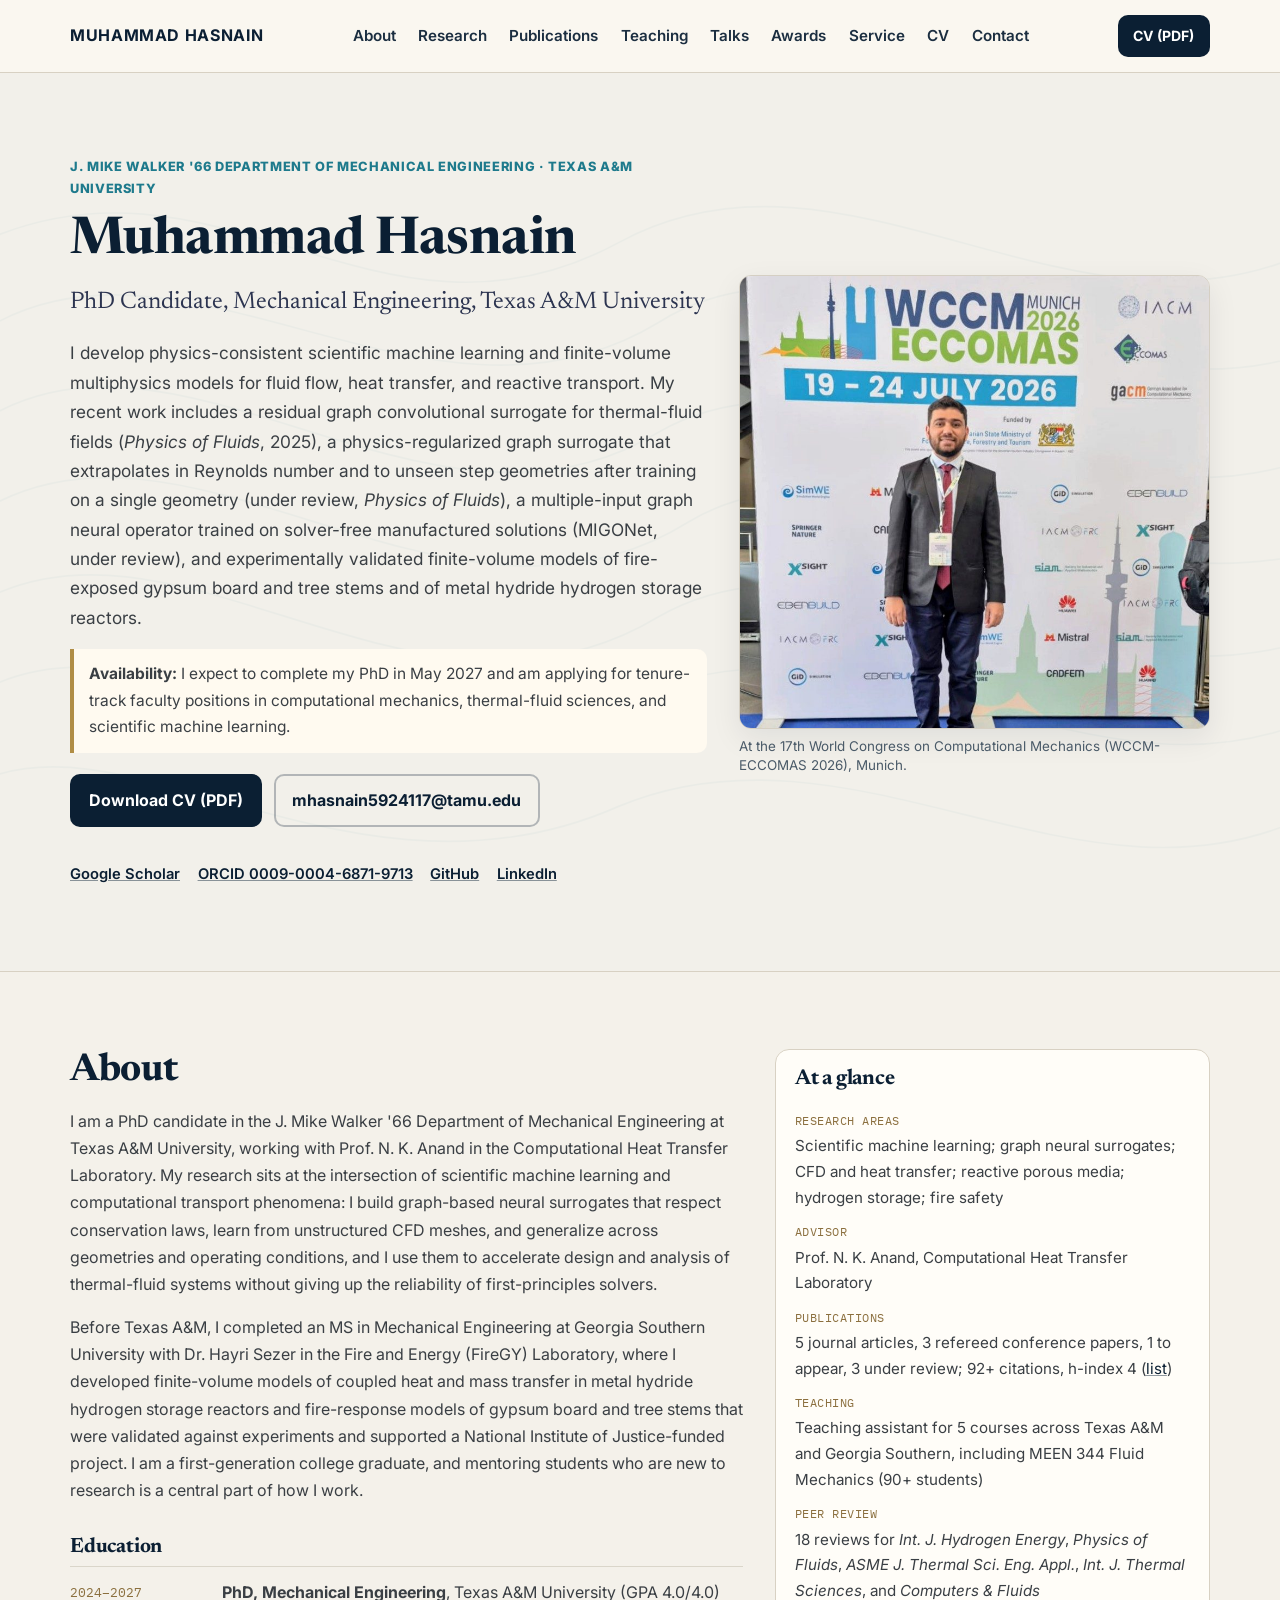
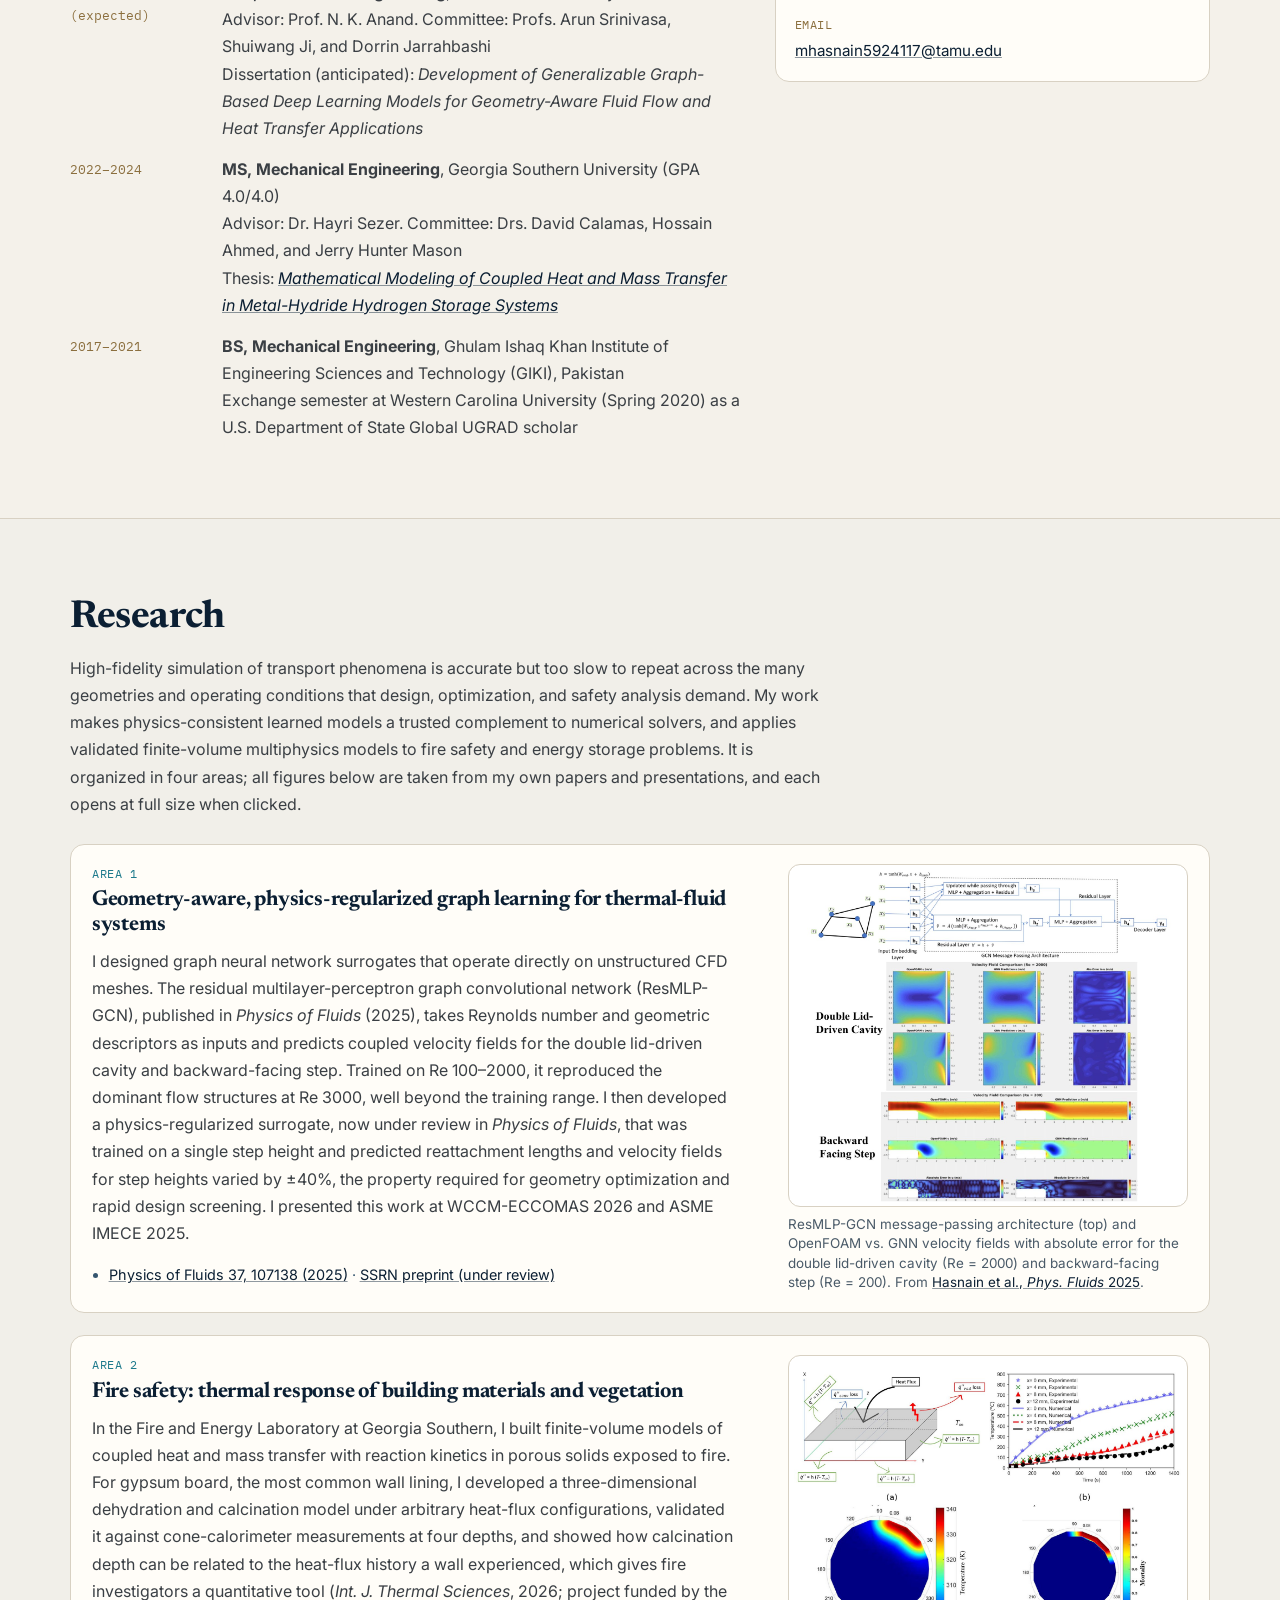
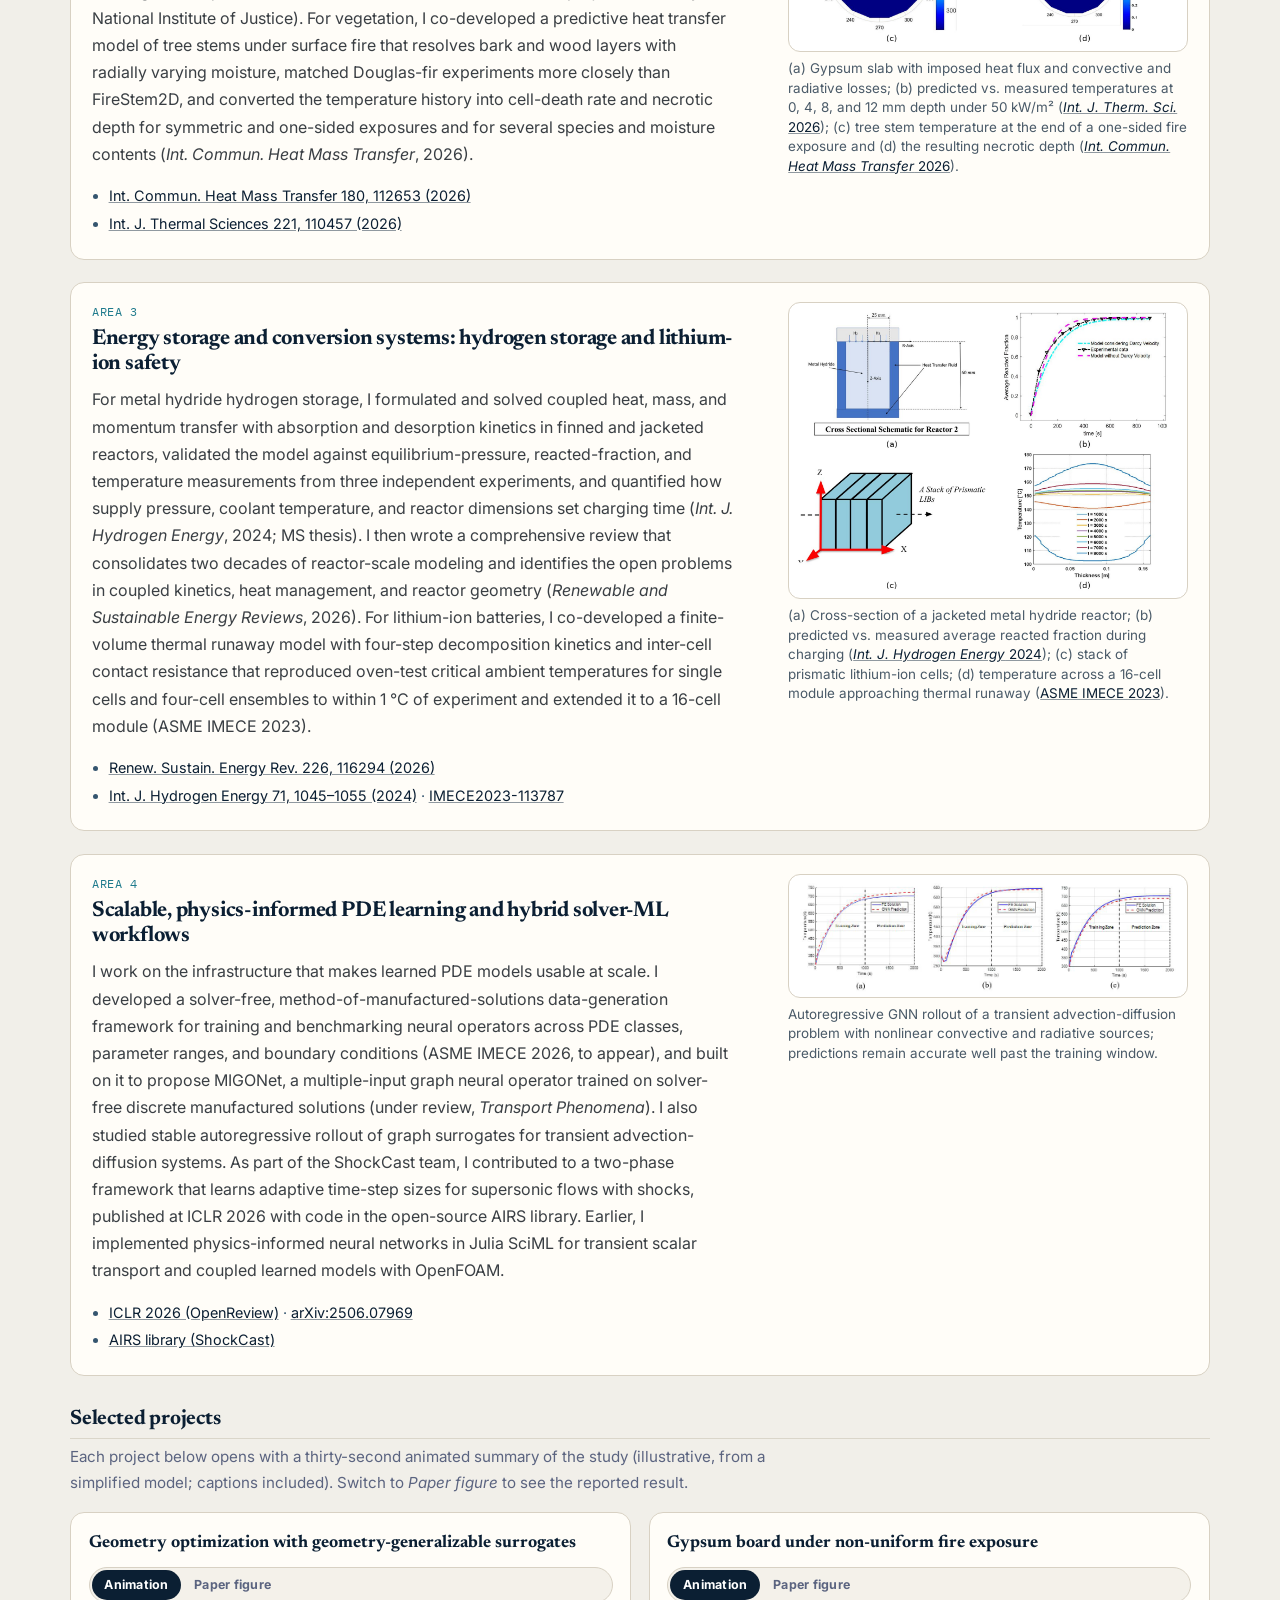
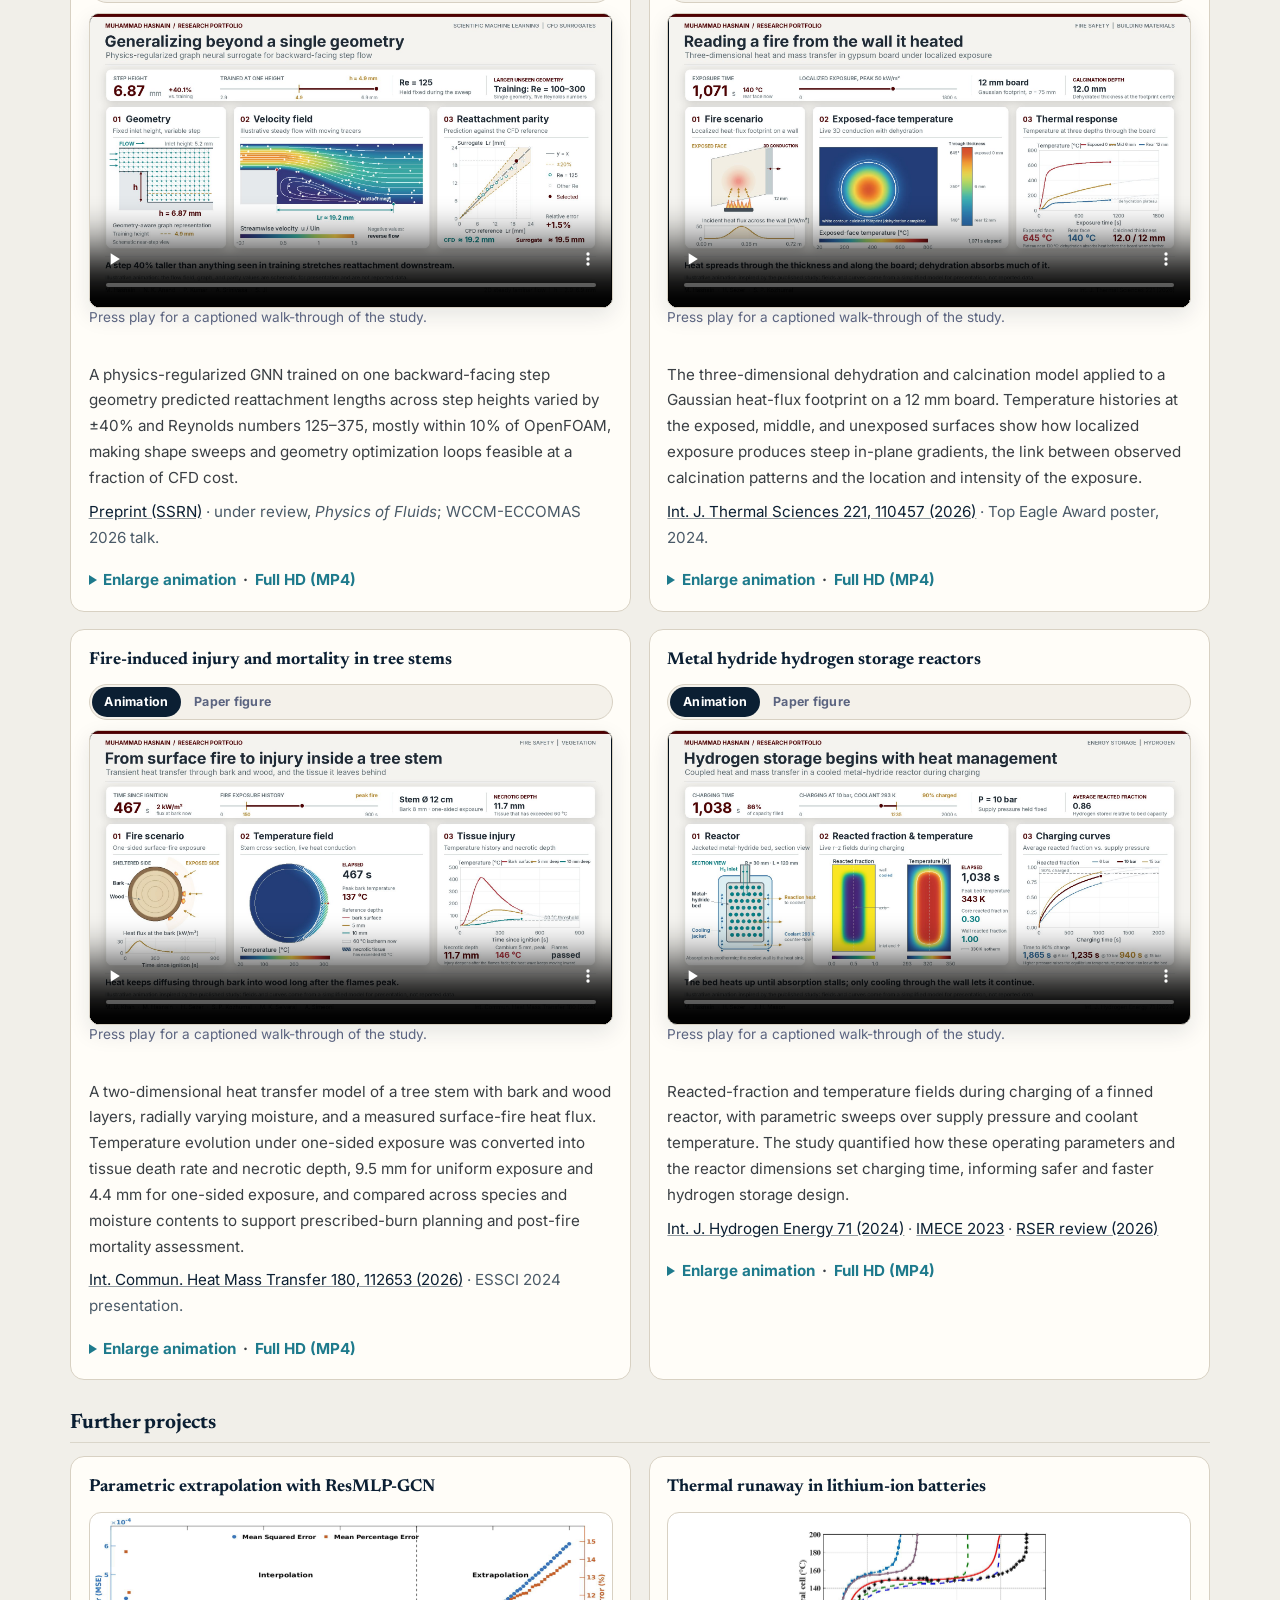
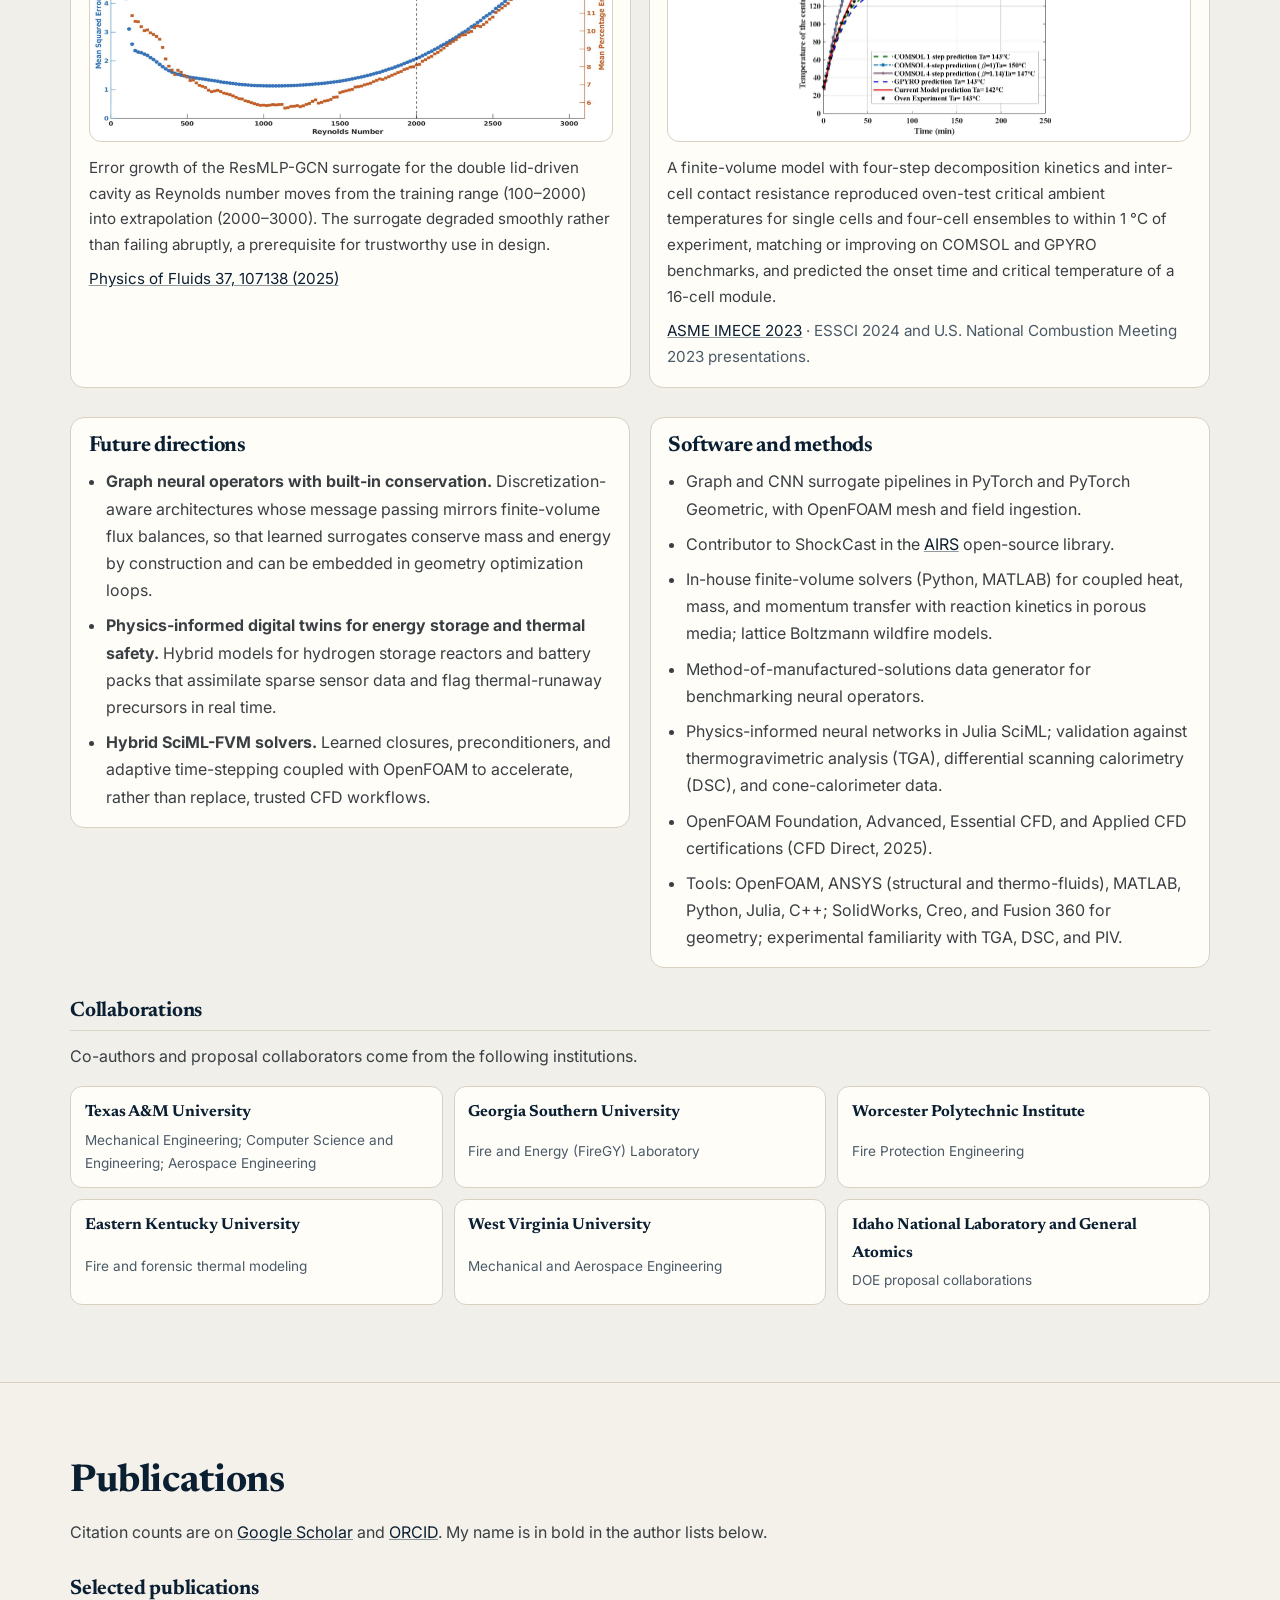
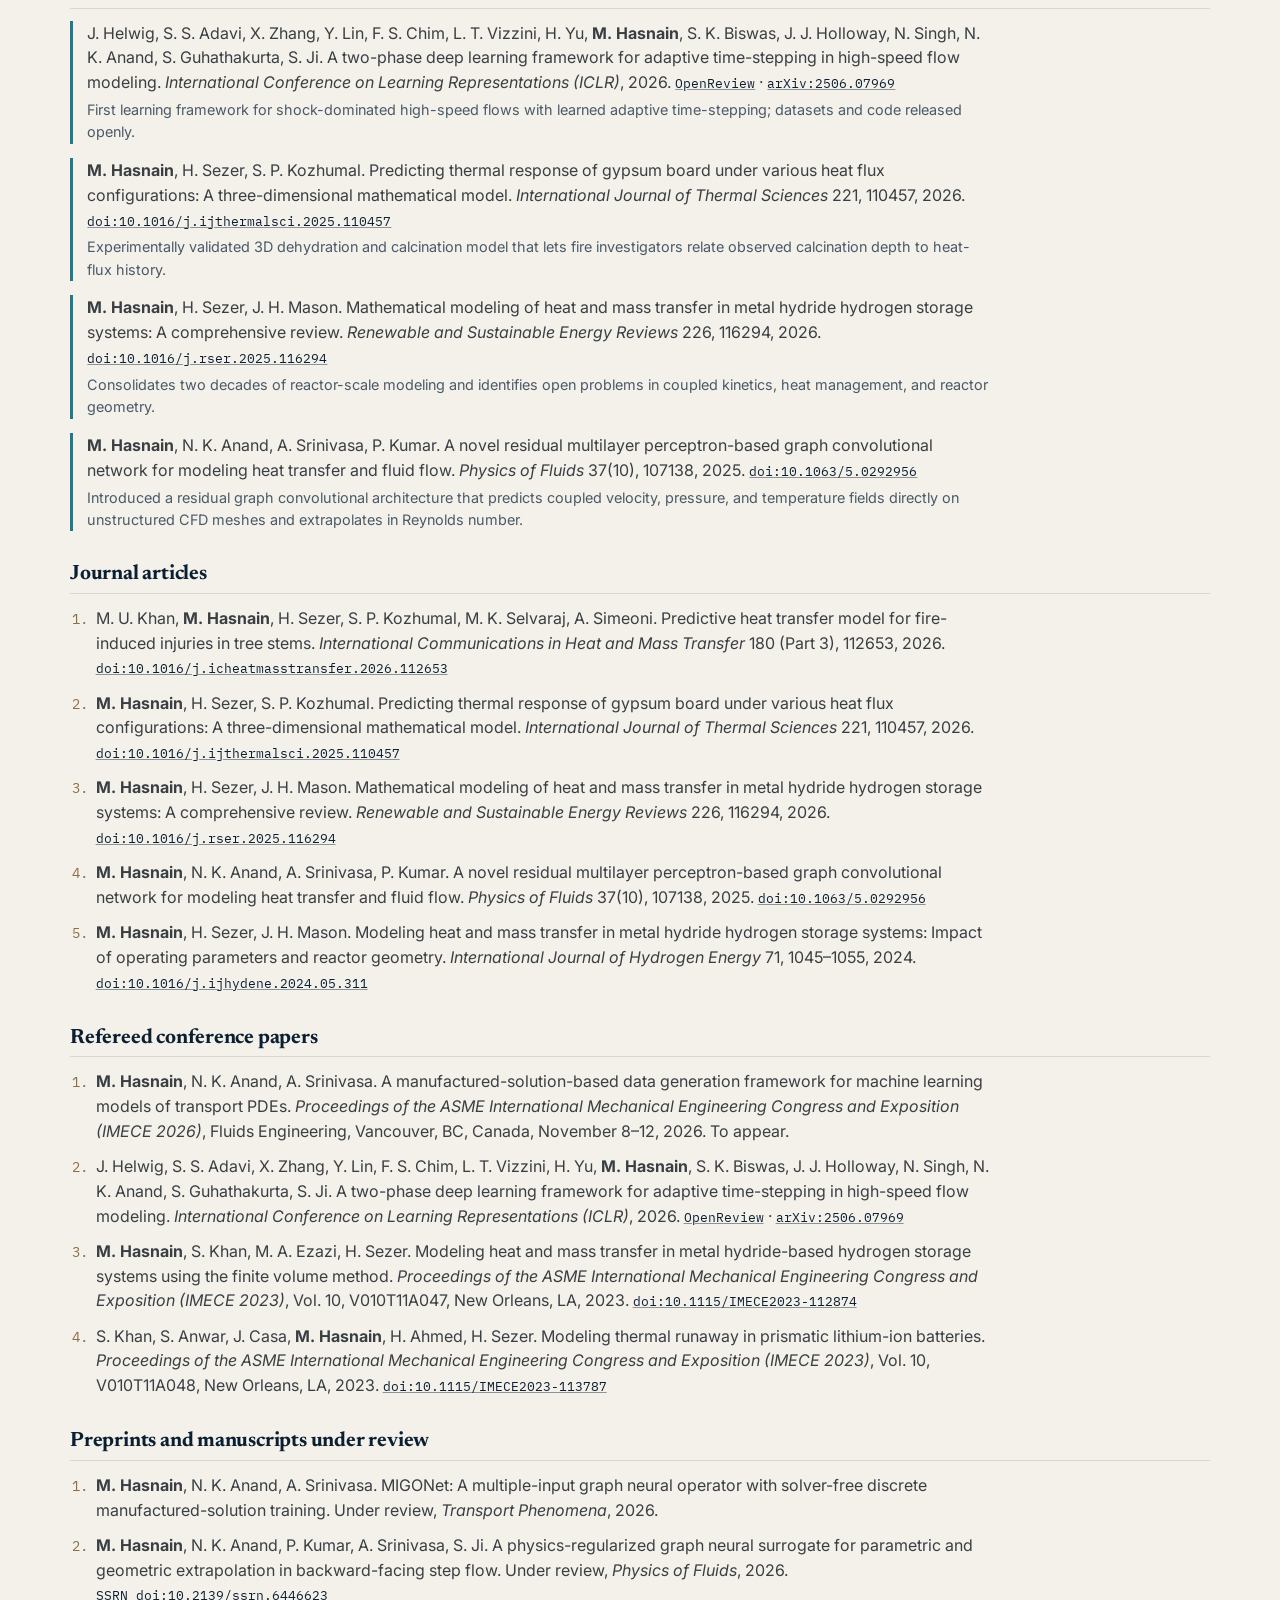
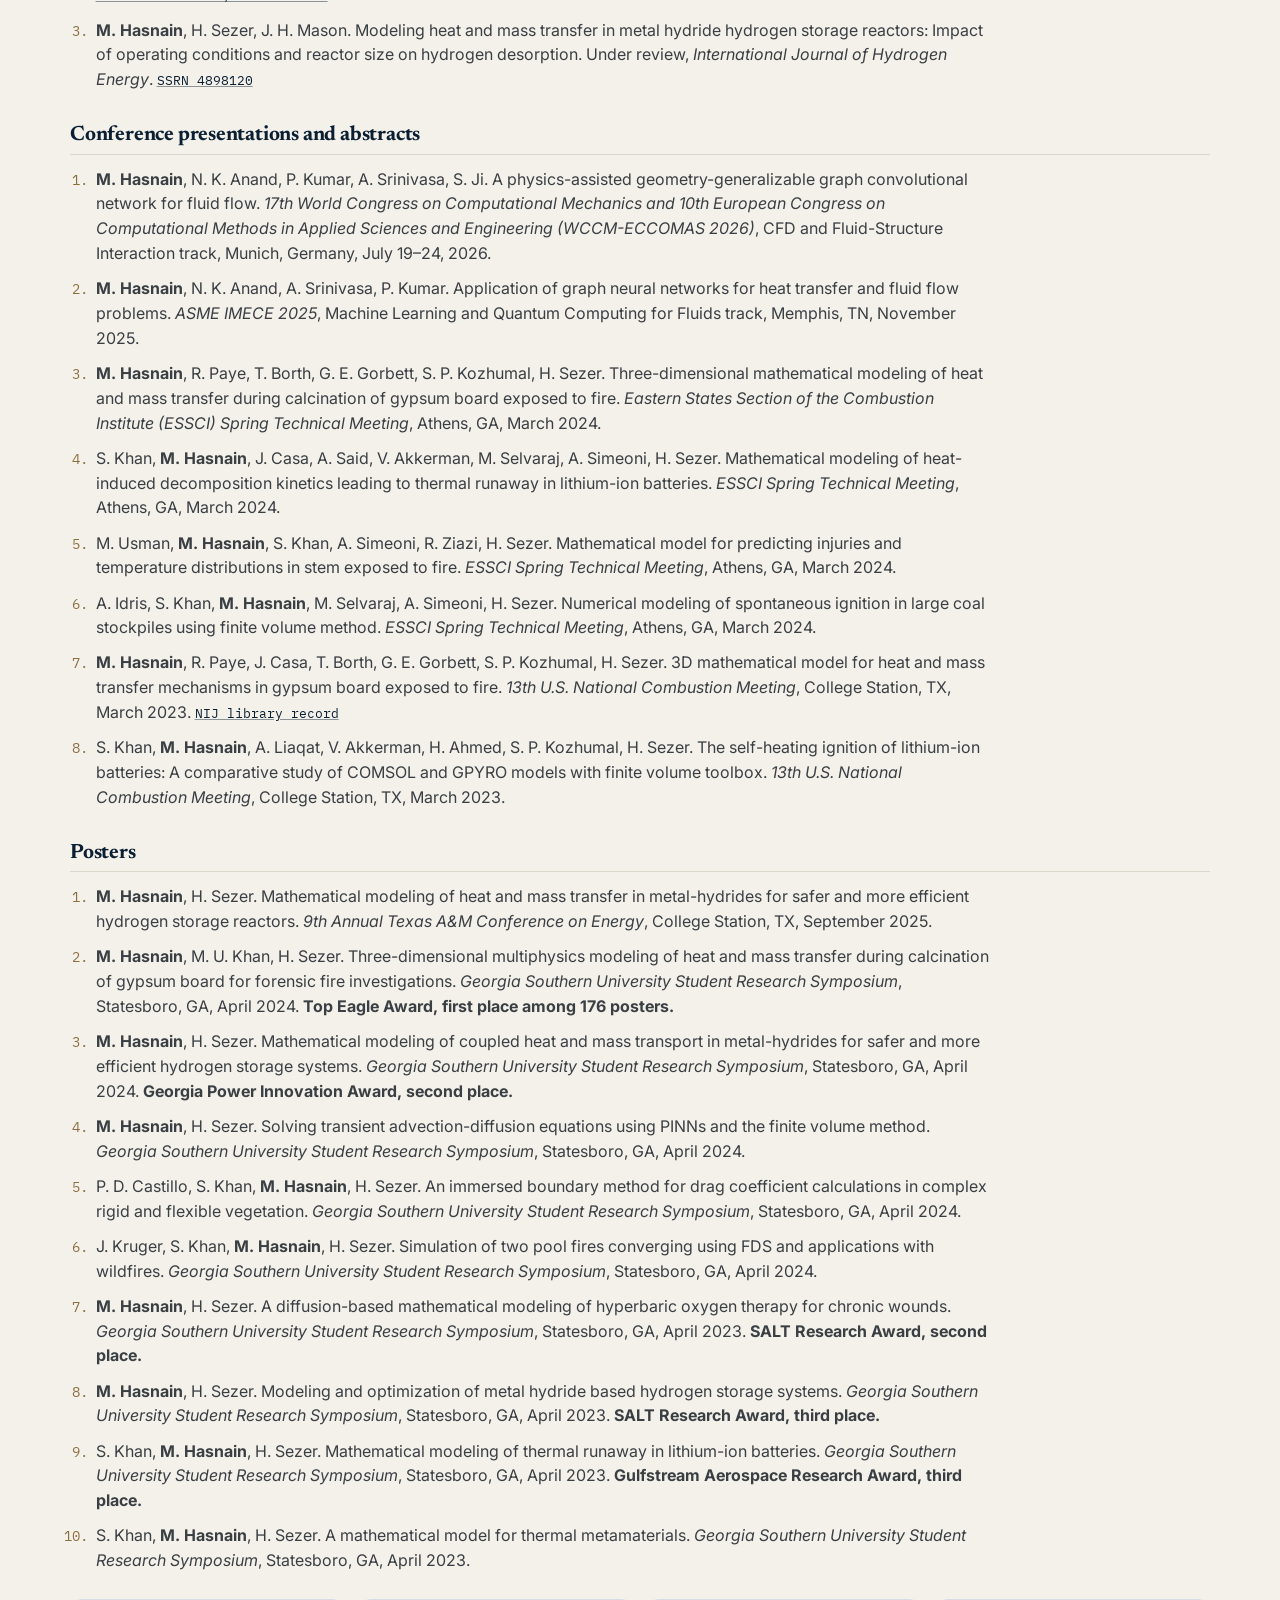
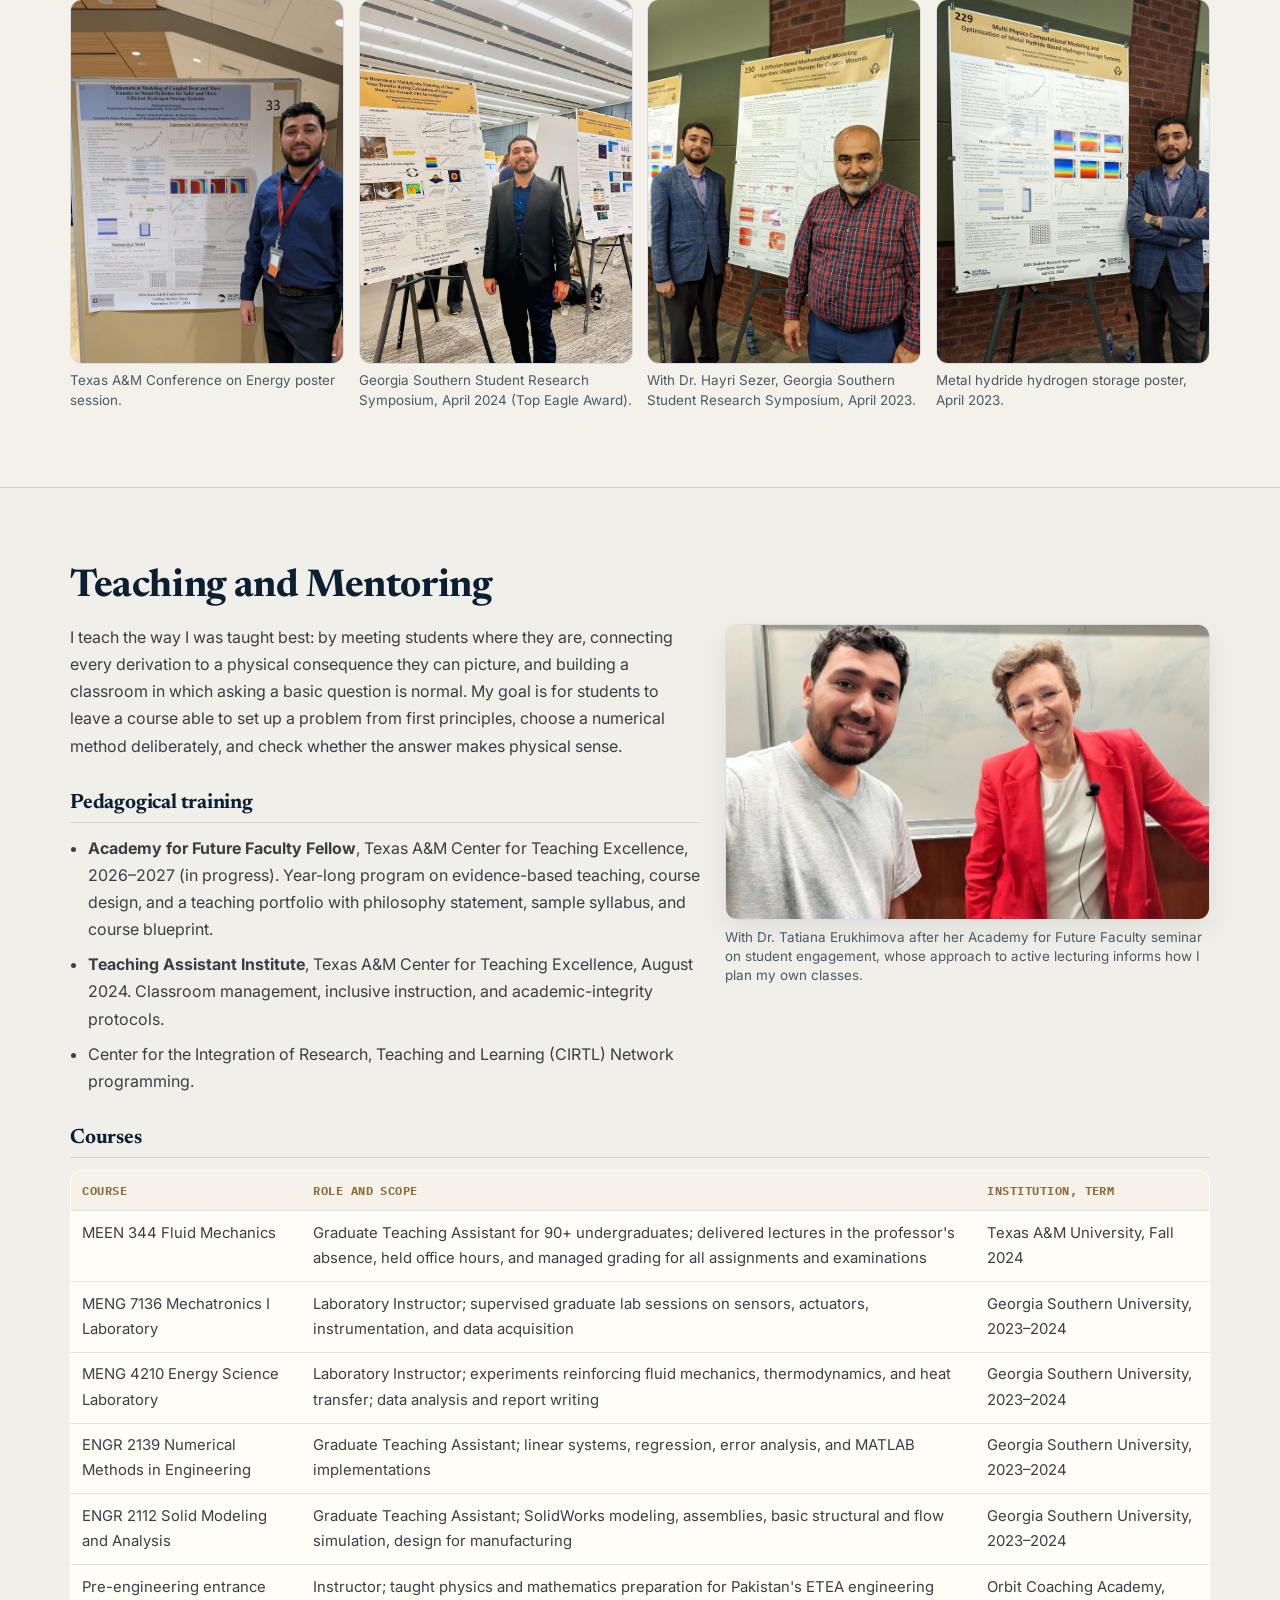
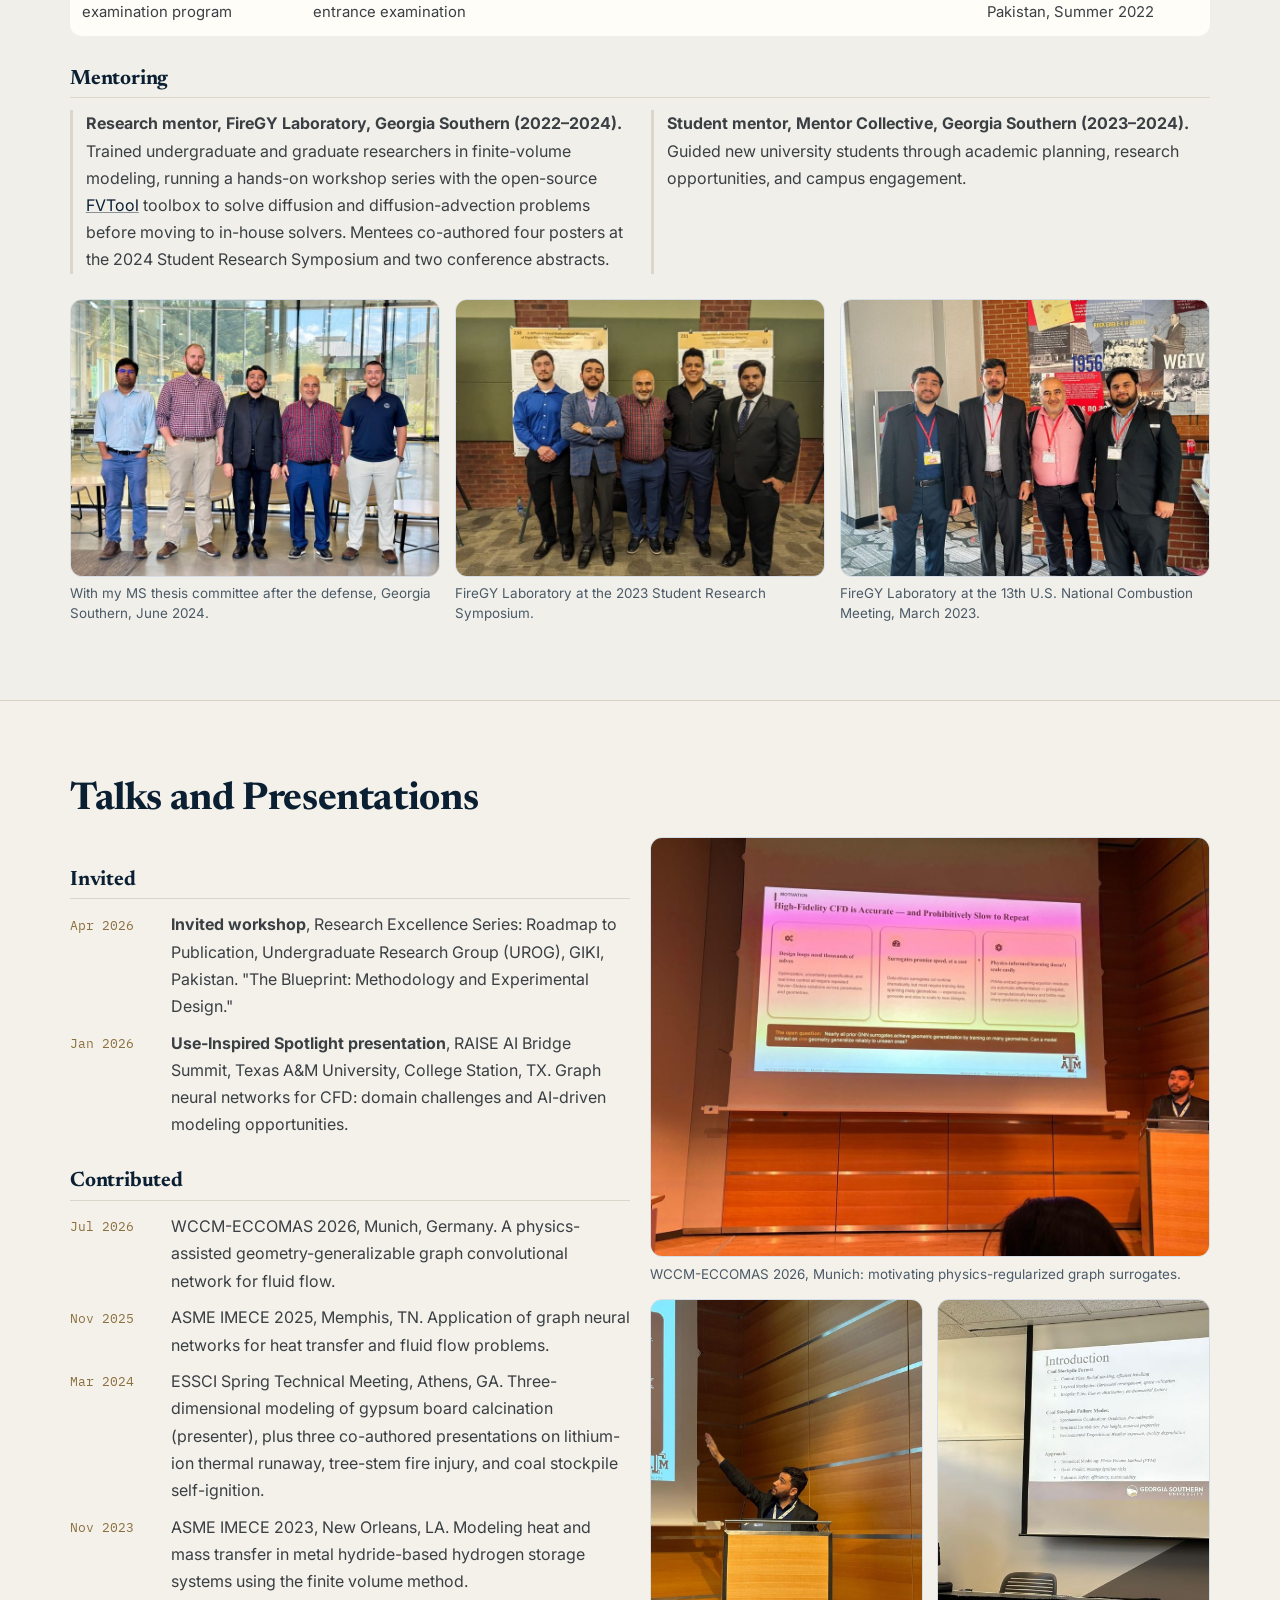
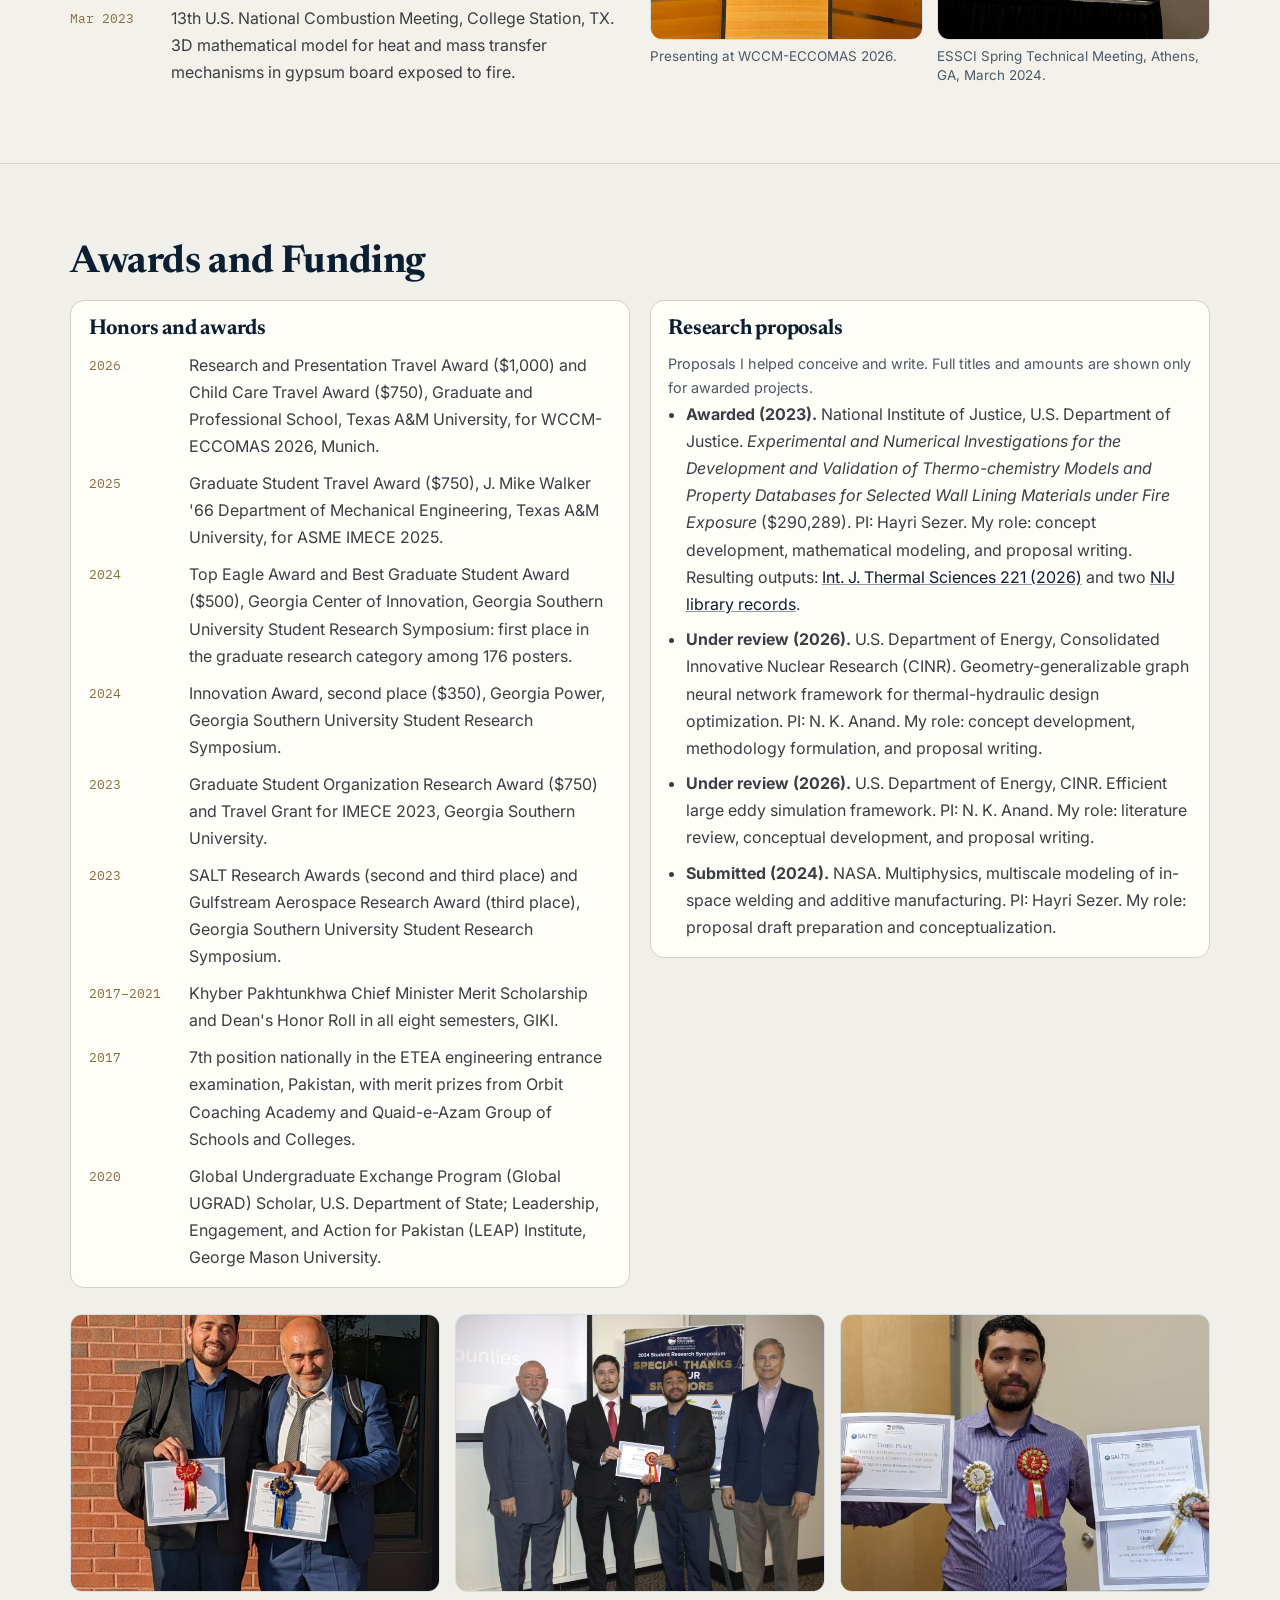
==== commit 80f9ffc6: "Show the animated summaries inside the four selected project cards Selected projects now lead with t" ====
--- a/docs/index.html
+++ b/docs/index.html
@@ -184,14 +184,14 @@
               fluid flow, heat transfer, and reactive transport. My recent work includes a residual graph
               convolutional surrogate for thermal-fluid fields (<em>Physics of Fluids</em>, 2025), a
               physics-regularized graph surrogate that extrapolates in Reynolds number and to unseen step
-              geometries after training on a single geometry (under review, <em>Physics of Fluids</em>), and
-              experimentally validated finite-volume models of fire-exposed gypsum board and tree stems and of metal
-              hydride hydrogen storage reactors.
+              geometries after training on a single geometry (under review, <em>Physics of Fluids</em>), a
+              multiple-input graph neural operator trained on solver-free manufactured solutions (MIGONet, under
+              review), and experimentally validated finite-volume models of fire-exposed gypsum board and tree stems
+              and of metal hydride hydrogen storage reactors.
             </p>
             <p class="availability">
-              <strong>Availability:</strong> I expect to complete my PhD in May or July 2027, depending on the start
-              date of my next position, and I am applying for tenure-track faculty positions in computational
-              mechanics, thermal-fluid sciences, and scientific machine learning.
+              <strong>Availability:</strong> I expect to complete my PhD in May 2027 and am applying for tenure-track faculty
+              positions in computational mechanics, thermal-fluid sciences, and scientific machine learning.
             </p>
             <div class="hero-actions">
               <a class="button button-primary" href="assets/cv/Muhammad_Hasnain_CV.pdf" target="_blank" rel="noopener">Download CV (PDF)</a>
@@ -243,16 +243,16 @@
               <li>
                 <span class="edu-years">2024–2027 (expected)</span>
                 <div>
-                  <strong>PhD, Mechanical Engineering</strong>, Texas A&amp;M University<br />
+                  <strong>PhD, Mechanical Engineering</strong>, Texas A&amp;M University (GPA 4.0/4.0)<br />
                   Advisor: Prof. N. K. Anand. Committee: Profs. Arun Srinivasa, Shuiwang Ji, and Dorrin Jarrahbashi<br />
-                  Dissertation (anticipated): <em>Graph-Based Physics-Informed Neural Networks for Geometry-Aware
-                  Modeling of Fluid Flow and Heat Transfer</em>
+                  Dissertation (anticipated): <em>Development of Generalizable Graph-Based Deep Learning Models for
+                  Geometry-Aware Fluid Flow and Heat Transfer Applications</em>
                 </div>
               </li>
               <li>
                 <span class="edu-years">2022–2024</span>
                 <div>
-                  <strong>MS, Mechanical Engineering</strong>, Georgia Southern University<br />
+                  <strong>MS, Mechanical Engineering</strong>, Georgia Southern University (GPA 4.0/4.0)<br />
                   Advisor: Dr. Hayri Sezer. Committee: Drs. David Calamas, Hossain Ahmed, and Jerry Hunter Mason<br />
                   Thesis:
                   <a href="https://digitalcommons.georgiasouthern.edu/etd/2802/" target="_blank" rel="noopener"
@@ -279,11 +279,11 @@
               <dt>Advisor</dt>
               <dd>Prof. N. K. Anand, Computational Heat Transfer Laboratory</dd>
               <dt>Publications</dt>
-              <dd>5 journal articles, 3 refereed conference papers, 1 to appear, 2 under review (<a href="#publications">list</a>)</dd>
+              <dd>5 journal articles, 3 refereed conference papers, 1 to appear, 3 under review; 92+ citations, h-index 4 (<a href="#publications">list</a>)</dd>
               <dt>Teaching</dt>
               <dd>Teaching assistant for 5 courses across Texas A&amp;M and Georgia Southern, including MEEN 344 Fluid Mechanics (90+ students)</dd>
               <dt>Peer review</dt>
-              <dd>13 reviews for <em>Int. J. Hydrogen Energy</em>, <em>Physics of Fluids</em>, and <em>ASME J. Thermal Sci. Eng. Appl.</em></dd>
+              <dd>18 reviews for <em>Int. J. Hydrogen Energy</em>, <em>Physics of Fluids</em>, <em>ASME J. Thermal Sci. Eng. Appl.</em>, <em>Int. J. Thermal Sciences</em>, and <em>Computers &amp; Fluids</em></dd>
               <dt>Email</dt>
               <dd><a href="mailto:mhasnain5924117@tamu.edu">mhasnain5924117@tamu.edu</a></dd>
             </dl>
@@ -394,8 +394,9 @@
                   I work on the infrastructure that makes learned PDE models usable at scale. I developed a
                   solver-free, method-of-manufactured-solutions data-generation framework for training and
                   benchmarking neural operators across PDE classes, parameter ranges, and boundary conditions
-                  (ASME IMECE 2026, to appear), and I studied stable autoregressive rollout of graph surrogates for
-                  transient advection-diffusion systems. As part of the ShockCast team, I contributed to a two-phase
+                  (ASME IMECE 2026, to appear), and built on it to propose MIGONet, a multiple-input graph neural operator
+                  trained on solver-free discrete manufactured solutions (under review, <em>Transport Phenomena</em>). I
+                  also studied stable autoregressive rollout of graph surrogates for transient advection-diffusion systems. As part of the ShockCast team, I contributed to a two-phase
                   framework that learns adaptive time-step sizes for supersonic flows with shocks, published at ICLR
                   2026 with code in the open-source AIRS library. Earlier, I implemented physics-informed neural
                   networks in Julia SciML for transient scalar transport and coupled learned models with OpenFOAM.
@@ -413,34 +414,63 @@
           </div>
 
           <h3 class="subheading">Selected projects</h3>
+          <p class="section-intro projects-intro">
+            Each project below opens with a thirty-second animated summary of the study (illustrative, from a
+            simplified model; captions included). Switch to <em>Paper figure</em> to see the reported result.
+          </p>
           <div class="project-grid">
-            <article class="project-card">
-              <h4>Fire-induced injury and mortality in tree stems</h4>
-              <a class="figure-link" href="assets/images/figures/fig-tree-stem-temperature.png" target="_blank" rel="noopener"><img src="assets/images/figures/fig-tree-stem-temperature.png" alt="Four polar temperature maps of a tree stem cross section at 400, 600, 800, and 1140 seconds under a one-sided fire heat flux, showing heat penetrating from the exposed bark toward the core" width="1600" height="387" loading="lazy" /></a>
-              <p>
-                A two-dimensional heat transfer model of a tree stem with bark and wood layers, radially varying
-                moisture, and a measured surface-fire heat flux. Temperature evolution under one-sided exposure
-                (shown at 400–1140 s) was converted into tissue death rate and necrotic depth, 9.5 mm for uniform
-                exposure and 4.4 mm for one-sided exposure, and compared across species and moisture contents to
-                support prescribed-burn planning and post-fire mortality assessment.
-              </p>
-              <p class="pub-why"><a href="https://doi.org/10.1016/j.icheatmasstransfer.2026.112653" target="_blank" rel="noopener">Int. Commun. Heat Mass Transfer 180, 112653 (2026)</a> · ESSCI 2024 presentation.</p>
-              <a class="project-anim-link" href="#animations" data-animation="tree">View animation</a>
-            </article>
-            <article class="project-card">
+            <article class="project-card project-card-media">
               <h4>Geometry optimization with geometry-generalizable surrogates</h4>
-              <a class="figure-link" href="assets/images/figures/fig-bfs-geometry-generalization.png" target="_blank" rel="noopener"><img src="assets/images/figures/fig-bfs-geometry-generalization.png" alt="Scatter of GNN-predicted versus OpenFOAM reattachment length colored by step height, with most points inside a 10 percent band, and box plots of relative error versus Reynolds number" width="1008" height="438" loading="lazy" /></a>
+              <div class="media-switch" role="group" aria-label="Media for geometry-generalizable surrogates">
+                <button type="button" class="is-active" data-media="animation" aria-pressed="true">Animation</button>
+                <button type="button" data-media="figure" aria-pressed="false">Paper figure</button>
+              </div>
+              <div class="project-media">
+                <video class="project-video" controls muted playsinline preload="none" poster="assets/videos/bfs-geometry-generalization-poster.jpg" width="1280" height="720" aria-label="Animated summary: generalizing beyond a single geometry">
+                  <source src="assets/videos/bfs-geometry-generalization-720p.mp4" type="video/mp4" />
+                  <track kind="captions" src="assets/videos/bfs-geometry-generalization.vtt" srclang="en" label="English" default />
+                </video>
+                <p class="project-narration" aria-live="polite"></p>
+                <a class="figure-link project-figure" hidden href="assets/images/figures/fig-bfs-geometry-generalization.png" target="_blank" rel="noopener"><img src="assets/images/figures/fig-bfs-geometry-generalization.png" alt="Scatter of GNN-predicted versus OpenFOAM reattachment length colored by step height, with most points inside a 10 percent band, and box plots of relative error versus Reynolds number" width="1008" height="438" loading="lazy" /></a>
+              </div>
               <p>
                 A physics-regularized GNN trained on one backward-facing step geometry predicted reattachment lengths
                 across step heights varied by ±40% and Reynolds numbers 125–375, mostly within 10% of OpenFOAM,
                 making shape sweeps and geometry optimization loops feasible at a fraction of CFD cost.
               </p>
               <p class="pub-why"><a href="https://dx.doi.org/10.2139/ssrn.6446623" target="_blank" rel="noopener">Preprint (SSRN)</a> · under review, <em>Physics of Fluids</em>; WCCM-ECCOMAS 2026 talk.</p>
-              <a class="project-anim-link" href="#animations" data-animation="bfs">View animation</a>
-            </article>
-            <article class="project-card">
+              <p class="project-actions">
+                <button
+                  type="button"
+                  class="link-button"
+                  data-animation-open="bfs"
+                  data-src="assets/videos/bfs-geometry-generalization-720p.mp4"
+                  data-hd="assets/videos/bfs-geometry-generalization-1080p.mp4"
+                  data-poster="assets/videos/bfs-geometry-generalization-poster.jpg"
+                  data-vtt="assets/videos/bfs-geometry-generalization.vtt"
+                  data-title="Generalizing beyond a single geometry"
+                  data-sub="A physics-regularized graph neural surrogate trained on one step height predicts recirculation and reattachment as the step is swept 40% smaller and larger than anything seen in training."
+                  data-links='[{"label":"Preprint (SSRN)","href":"https://dx.doi.org/10.2139/ssrn.6446623"}]'
+                >Enlarge animation</button>
+                <span aria-hidden="true">·</span>
+                <a href="assets/videos/bfs-geometry-generalization-1080p.mp4" download>Full HD (MP4)</a>
+              </p>
+            </article>
+
+            <article class="project-card project-card-media">
               <h4>Gypsum board under non-uniform fire exposure</h4>
-              <a class="figure-link" href="assets/images/figures/fig-gypsum-gaussian-flux.jpg" target="_blank" rel="noopener"><img src="assets/images/figures/fig-gypsum-gaussian-flux.jpg" alt="Gaussian heat flux distribution over a gypsum slab surface, schematic of the slab with probe depths at 0, 6, and 12 millimetres, and temperature histories at those depths" width="1500" height="366" loading="lazy" /></a>
+              <div class="media-switch" role="group" aria-label="Media for gypsum board under non-uniform fire exposure">
+                <button type="button" class="is-active" data-media="animation" aria-pressed="true">Animation</button>
+                <button type="button" data-media="figure" aria-pressed="false">Paper figure</button>
+              </div>
+              <div class="project-media">
+                <video class="project-video" controls muted playsinline preload="none" poster="assets/videos/gypsum-fire-response-poster.jpg" width="1280" height="720" aria-label="Animated summary: reading a fire from the wall it heated">
+                  <source src="assets/videos/gypsum-fire-response-720p.mp4" type="video/mp4" />
+                  <track kind="captions" src="assets/videos/gypsum-fire-response.vtt" srclang="en" label="English" default />
+                </video>
+                <p class="project-narration" aria-live="polite"></p>
+                <a class="figure-link project-figure" hidden href="assets/images/figures/fig-gypsum-gaussian-flux.jpg" target="_blank" rel="noopener"><img src="assets/images/figures/fig-gypsum-gaussian-flux.jpg" alt="Gaussian heat flux distribution over a gypsum slab surface, schematic of the slab with probe depths at 0, 6, and 12 millimetres, and temperature histories at those depths" width="1500" height="366" loading="lazy" /></a>
+              </div>
               <p>
                 The three-dimensional dehydration and calcination model applied to a Gaussian heat-flux footprint on a
                 12 mm board. Temperature histories at the exposed, middle, and unexposed surfaces show how localized
@@ -448,8 +478,105 @@
                 and intensity of the exposure.
               </p>
               <p class="pub-why"><a href="https://doi.org/10.1016/j.ijthermalsci.2025.110457" target="_blank" rel="noopener">Int. J. Thermal Sciences 221, 110457 (2026)</a> · Top Eagle Award poster, 2024.</p>
-              <a class="project-anim-link" href="#animations" data-animation="gypsum">View animation</a>
-            </article>
+              <p class="project-actions">
+                <button
+                  type="button"
+                  class="link-button"
+                  data-animation-open="gypsum"
+                  data-src="assets/videos/gypsum-fire-response-720p.mp4"
+                  data-hd="assets/videos/gypsum-fire-response-1080p.mp4"
+                  data-poster="assets/videos/gypsum-fire-response-poster.jpg"
+                  data-vtt="assets/videos/gypsum-fire-response.vtt"
+                  data-title="Reading a fire from the wall it heated"
+                  data-sub="A localized fire drives three-dimensional conduction and dehydration through a 12 mm gypsum board; the calcined footprint records the heat-flux history that fire investigators need."
+                  data-links='[{"label":"Int. J. Thermal Sciences 221 (2026)","href":"https://doi.org/10.1016/j.ijthermalsci.2025.110457"},{"label":"NIJ library record","href":"https://nij.ojp.gov/library/publications/predicting-thermal-response-gypsum-board-under-various-heat-flux"}]'
+                >Enlarge animation</button>
+                <span aria-hidden="true">·</span>
+                <a href="assets/videos/gypsum-fire-response-1080p.mp4" download>Full HD (MP4)</a>
+              </p>
+            </article>
+
+            <article class="project-card project-card-media">
+              <h4>Fire-induced injury and mortality in tree stems</h4>
+              <div class="media-switch" role="group" aria-label="Media for fire-induced injury in tree stems">
+                <button type="button" class="is-active" data-media="animation" aria-pressed="true">Animation</button>
+                <button type="button" data-media="figure" aria-pressed="false">Paper figure</button>
+              </div>
+              <div class="project-media">
+                <video class="project-video" controls muted playsinline preload="none" poster="assets/videos/tree-stem-fire-injury-poster.jpg" width="1280" height="720" aria-label="Animated summary: from surface fire to injury inside a tree stem">
+                  <source src="assets/videos/tree-stem-fire-injury-720p.mp4" type="video/mp4" />
+                  <track kind="captions" src="assets/videos/tree-stem-fire-injury.vtt" srclang="en" label="English" default />
+                </video>
+                <p class="project-narration" aria-live="polite"></p>
+                <a class="figure-link project-figure" hidden href="assets/images/figures/fig-tree-stem-temperature.png" target="_blank" rel="noopener"><img src="assets/images/figures/fig-tree-stem-temperature.png" alt="Four polar temperature maps of a tree stem cross section at 400, 600, 800, and 1140 seconds under a one-sided fire heat flux, showing heat penetrating from the exposed bark toward the core" width="1600" height="387" loading="lazy" /></a>
+              </div>
+              <p>
+                A two-dimensional heat transfer model of a tree stem with bark and wood layers, radially varying
+                moisture, and a measured surface-fire heat flux. Temperature evolution under one-sided exposure
+                was converted into tissue death rate and necrotic depth, 9.5 mm for uniform
+                exposure and 4.4 mm for one-sided exposure, and compared across species and moisture contents to
+                support prescribed-burn planning and post-fire mortality assessment.
+              </p>
+              <p class="pub-why"><a href="https://doi.org/10.1016/j.icheatmasstransfer.2026.112653" target="_blank" rel="noopener">Int. Commun. Heat Mass Transfer 180, 112653 (2026)</a> · ESSCI 2024 presentation.</p>
+              <p class="project-actions">
+                <button
+                  type="button"
+                  class="link-button"
+                  data-animation-open="tree"
+                  data-src="assets/videos/tree-stem-fire-injury-720p.mp4"
+                  data-hd="assets/videos/tree-stem-fire-injury-1080p.mp4"
+                  data-poster="assets/videos/tree-stem-fire-injury-poster.jpg"
+                  data-vtt="assets/videos/tree-stem-fire-injury.vtt"
+                  data-title="From surface fire to injury inside a tree stem"
+                  data-sub="A one-sided surface fire heats the bark; heat keeps diffusing inward after the flames pass, and tissue that exceeds 60 °C dies. The necrotic depth decides whether the stem survives."
+                  data-links='[{"label":"Int. Commun. Heat Mass Transfer 180 (2026)","href":"https://doi.org/10.1016/j.icheatmasstransfer.2026.112653"}]'
+                >Enlarge animation</button>
+                <span aria-hidden="true">·</span>
+                <a href="assets/videos/tree-stem-fire-injury-1080p.mp4" download>Full HD (MP4)</a>
+              </p>
+            </article>
+
+            <article class="project-card project-card-media">
+              <h4>Metal hydride hydrogen storage reactors</h4>
+              <div class="media-switch" role="group" aria-label="Media for metal hydride hydrogen storage reactors">
+                <button type="button" class="is-active" data-media="animation" aria-pressed="true">Animation</button>
+                <button type="button" data-media="figure" aria-pressed="false">Paper figure</button>
+              </div>
+              <div class="project-media">
+                <video class="project-video" controls muted playsinline preload="none" poster="assets/videos/hydrogen-storage-poster.jpg" width="1280" height="720" aria-label="Animated summary: hydrogen storage begins with heat management">
+                  <source src="assets/videos/hydrogen-storage-720p.mp4" type="video/mp4" />
+                  <track kind="captions" src="assets/videos/hydrogen-storage.vtt" srclang="en" label="English" default />
+                </video>
+                <p class="project-narration" aria-live="polite"></p>
+                <a class="figure-link project-figure" hidden href="assets/images/figures/fig-metal-hydride-results.jpg" target="_blank" rel="noopener"><img src="assets/images/figures/fig-metal-hydride-results.jpg" alt="Reacted fraction and temperature contours in a metal hydride reactor at 1000 and 2000 seconds of charging, with plots of average reacted fraction versus pressure and fluid temperature" width="1400" height="788" loading="lazy" /></a>
+              </div>
+              <p>
+                Reacted-fraction and temperature fields during charging of a finned reactor, with parametric sweeps
+                over supply pressure and coolant temperature. The study quantified how these operating parameters and
+                the reactor dimensions set charging time, informing safer and faster hydrogen storage design.
+              </p>
+              <p class="pub-why"><a href="https://doi.org/10.1016/j.ijhydene.2024.05.311" target="_blank" rel="noopener">Int. J. Hydrogen Energy 71 (2024)</a> · <a href="https://doi.org/10.1115/IMECE2023-112874" target="_blank" rel="noopener">IMECE 2023</a> · <a href="https://doi.org/10.1016/j.rser.2025.116294" target="_blank" rel="noopener">RSER review (2026)</a></p>
+              <p class="project-actions">
+                <button
+                  type="button"
+                  class="link-button"
+                  data-animation-open="hydride"
+                  data-src="assets/videos/hydrogen-storage-720p.mp4"
+                  data-hd="assets/videos/hydrogen-storage-1080p.mp4"
+                  data-poster="assets/videos/hydrogen-storage-poster.jpg"
+                  data-vtt="assets/videos/hydrogen-storage.vtt"
+                  data-title="Hydrogen storage begins with heat management"
+                  data-sub="Absorbing hydrogen into a metal-hydride bed releases heat that stalls charging until the cooled wall removes it. Supply pressure and coolant temperature set the charging time."
+                  data-links='[{"label":"Int. J. Hydrogen Energy 71 (2024)","href":"https://doi.org/10.1016/j.ijhydene.2024.05.311"},{"label":"Review, RSER 226 (2026)","href":"https://doi.org/10.1016/j.rser.2025.116294"}]'
+                >Enlarge animation</button>
+                <span aria-hidden="true">·</span>
+                <a href="assets/videos/hydrogen-storage-1080p.mp4" download>Full HD (MP4)</a>
+              </p>
+            </article>
+          </div>
+
+          <h3 class="subheading">Further projects</h3>
+          <div class="project-grid">
             <article class="project-card">
               <h4>Parametric extrapolation with ResMLP-GCN</h4>
               <a class="figure-link" href="assets/images/figures/fig-error-vs-reynolds.png" target="_blank" rel="noopener"><img src="assets/images/figures/fig-error-vs-reynolds.png" alt="Mean squared error and mean percentage error of the GNN versus Reynolds number, low in the interpolation range and rising smoothly in extrapolation" width="967" height="413" loading="lazy" /></a>
@@ -459,17 +586,6 @@
                 rather than failing abruptly, a prerequisite for trustworthy use in design.
               </p>
               <p class="pub-why"><a href="https://doi.org/10.1063/5.0292956" target="_blank" rel="noopener">Physics of Fluids 37, 107138 (2025)</a></p>
-            </article>
-            <article class="project-card">
-              <h4>Metal hydride hydrogen storage reactors</h4>
-              <a class="figure-link" href="assets/images/figures/fig-metal-hydride-results.jpg" target="_blank" rel="noopener"><img src="assets/images/figures/fig-metal-hydride-results.jpg" alt="Reacted fraction and temperature contours in a metal hydride reactor at 1000 and 2000 seconds of charging, with plots of average reacted fraction versus pressure and fluid temperature" width="1400" height="788" loading="lazy" /></a>
-              <p>
-                Reacted-fraction and temperature fields during charging of a finned reactor, with parametric sweeps
-                over supply pressure and coolant temperature. The study quantified how these operating parameters and
-                the reactor dimensions set charging time, informing safer and faster hydrogen storage design.
-              </p>
-              <p class="pub-why"><a href="https://doi.org/10.1016/j.ijhydene.2024.05.311" target="_blank" rel="noopener">Int. J. Hydrogen Energy 71 (2024)</a> · <a href="https://doi.org/10.1115/IMECE2023-112874" target="_blank" rel="noopener">IMECE 2023</a> · <a href="https://doi.org/10.1016/j.rser.2025.116294" target="_blank" rel="noopener">RSER review (2026)</a></p>
-              <a class="project-anim-link" href="#animations" data-animation="hydride">View animation</a>
             </article>
             <article class="project-card">
               <h4>Thermal runaway in lithium-ion batteries</h4>
@@ -483,100 +599,6 @@
               <p class="pub-why"><a href="https://doi.org/10.1115/IMECE2023-113787" target="_blank" rel="noopener">ASME IMECE 2023</a> · ESSCI 2024 and U.S. National Combustion Meeting 2023 presentations.</p>
             </article>
           </div>
-
-          <div class="anim-head" id="animations">
-            <h3 class="subheading">Animated summaries</h3>
-            <p class="anim-intro">
-              Thirty-second animated overviews of four studies, from problem setting to key result. Illustrative,
-              not reported data; captions included.
-            </p>
-          </div>
-          <ul class="anim-grid" aria-label="Animated research summaries">
-            <li>
-              <button
-                type="button"
-                class="anim-tile"
-                data-animation="bfs"
-                data-src="assets/videos/bfs-geometry-generalization-720p.mp4"
-                data-hd="assets/videos/bfs-geometry-generalization-1080p.mp4"
-                data-poster="assets/videos/bfs-geometry-generalization-poster.jpg"
-                data-vtt="assets/videos/bfs-geometry-generalization.vtt"
-                data-title="Generalizing beyond a single geometry"
-                data-sub="A physics-regularized graph neural surrogate trained on one step height predicts recirculation and reattachment as the step is swept 40% smaller and larger than anything seen in training."
-                data-links='[{"label":"Preprint (SSRN)","href":"https://dx.doi.org/10.2139/ssrn.6446623"}]'
-              >
-                <span class="anim-thumb">
-                  <img src="assets/videos/bfs-geometry-generalization-thumb.jpg" alt="" width="640" height="360" loading="lazy" />
-                  <span class="anim-duration">0:36</span>
-                </span>
-                <span class="anim-kicker">Scientific machine learning</span>
-                <span class="anim-title">Generalizing beyond a single geometry</span>
-              </button>
-            </li>
-            <li>
-              <button
-                type="button"
-                class="anim-tile"
-                data-animation="gypsum"
-                data-src="assets/videos/gypsum-fire-response-720p.mp4"
-                data-hd="assets/videos/gypsum-fire-response-1080p.mp4"
-                data-poster="assets/videos/gypsum-fire-response-poster.jpg"
-                data-vtt="assets/videos/gypsum-fire-response.vtt"
-                data-title="Reading a fire from the wall it heated"
-                data-sub="A localized fire drives three-dimensional conduction and dehydration through a 12 mm gypsum board; the calcined footprint records the heat-flux history that fire investigators need."
-                data-links='[{"label":"Int. J. Thermal Sciences 221 (2026)","href":"https://doi.org/10.1016/j.ijthermalsci.2025.110457"},{"label":"NIJ library record","href":"https://nij.ojp.gov/library/publications/predicting-thermal-response-gypsum-board-under-various-heat-flux"}]'
-              >
-                <span class="anim-thumb">
-                  <img src="assets/videos/gypsum-fire-response-thumb.jpg" alt="" width="640" height="360" loading="lazy" />
-                  <span class="anim-duration">0:32</span>
-                </span>
-                <span class="anim-kicker">Fire safety</span>
-                <span class="anim-title">Reading a fire from the wall it heated</span>
-              </button>
-            </li>
-            <li>
-              <button
-                type="button"
-                class="anim-tile"
-                data-animation="tree"
-                data-src="assets/videos/tree-stem-fire-injury-720p.mp4"
-                data-hd="assets/videos/tree-stem-fire-injury-1080p.mp4"
-                data-poster="assets/videos/tree-stem-fire-injury-poster.jpg"
-                data-vtt="assets/videos/tree-stem-fire-injury.vtt"
-                data-title="From surface fire to injury inside a tree stem"
-                data-sub="A one-sided surface fire heats the bark; heat keeps diffusing inward after the flames pass, and tissue that exceeds 60 °C dies. The necrotic depth decides whether the stem survives."
-                data-links='[{"label":"Int. Commun. Heat Mass Transfer 180 (2026)","href":"https://doi.org/10.1016/j.icheatmasstransfer.2026.112653"}]'
-              >
-                <span class="anim-thumb">
-                  <img src="assets/videos/tree-stem-fire-injury-thumb.jpg" alt="" width="640" height="360" loading="lazy" />
-                  <span class="anim-duration">0:32</span>
-                </span>
-                <span class="anim-kicker">Fire and vegetation</span>
-                <span class="anim-title">From surface fire to injury inside a tree stem</span>
-              </button>
-            </li>
-            <li>
-              <button
-                type="button"
-                class="anim-tile"
-                data-animation="hydride"
-                data-src="assets/videos/hydrogen-storage-720p.mp4"
-                data-hd="assets/videos/hydrogen-storage-1080p.mp4"
-                data-poster="assets/videos/hydrogen-storage-poster.jpg"
-                data-vtt="assets/videos/hydrogen-storage.vtt"
-                data-title="Hydrogen storage begins with heat management"
-                data-sub="Absorbing hydrogen into a metal-hydride bed releases heat that stalls charging until the cooled wall removes it. Supply pressure and coolant temperature set the charging time."
-                data-links='[{"label":"Int. J. Hydrogen Energy 71 (2024)","href":"https://doi.org/10.1016/j.ijhydene.2024.05.311"},{"label":"Review, RSER 226 (2026)","href":"https://doi.org/10.1016/j.rser.2025.116294"}]'
-              >
-                <span class="anim-thumb">
-                  <img src="assets/videos/hydrogen-storage-thumb.jpg" alt="" width="640" height="360" loading="lazy" />
-                  <span class="anim-duration">0:32</span>
-                </span>
-                <span class="anim-kicker">Energy storage</span>
-                <span class="anim-title">Hydrogen storage begins with heat management</span>
-              </button>
-            </li>
-          </ul>
 
           <div class="two-col">
             <article class="panel">
@@ -607,6 +629,7 @@
                 <li>Method-of-manufactured-solutions data generator for benchmarking neural operators.</li>
                 <li>Physics-informed neural networks in Julia SciML; validation against thermogravimetric analysis (TGA), differential scanning calorimetry (DSC), and cone-calorimeter data.</li>
                 <li>OpenFOAM Foundation, Advanced, Essential CFD, and Applied CFD certifications (CFD Direct, 2025).</li>
+                <li>Tools: OpenFOAM, ANSYS (structural and thermo-fluids), MATLAB, Python, Julia, C++; SolidWorks, Creo, and Fusion 360 for geometry; experimental familiarity with TGA, DSC, and PIV.</li>
               </ul>
             </article>
           </div>
@@ -730,6 +753,10 @@
 
           <h3 class="subheading">Preprints and manuscripts under review</h3>
           <ol class="pub-list">
+            <li>
+              <strong>M. Hasnain</strong>, N. K. Anand, A. Srinivasa. MIGONet: A multiple-input graph neural operator with
+              solver-free discrete manufactured-solution training. Under review, <em>Transport Phenomena</em>, 2026.
+            </li>
             <li>
               <strong>M. Hasnain</strong>, N. K. Anand, P. Kumar, A. Srinivasa, S. Ji. A physics-regularized graph neural surrogate for
               parametric and geometric extrapolation in backward-facing step flow. Under review, <em>Physics of Fluids</em>, 2026.
@@ -1026,13 +1053,14 @@
             <article class="panel">
               <h3>Honors and awards</h3>
               <ul class="award-list">
-                <li><span class="award-year">2026</span><span>Graduate and Professional School Travel Awards ($1,750), Texas A&amp;M University, for WCCM-ECCOMAS 2026, Munich.</span></li>
+                <li><span class="award-year">2026</span><span>Research and Presentation Travel Award ($1,000) and Child Care Travel Award ($750), Graduate and Professional School, Texas A&amp;M University, for WCCM-ECCOMAS 2026, Munich.</span></li>
                 <li><span class="award-year">2025</span><span>Graduate Student Travel Award ($750), J. Mike Walker '66 Department of Mechanical Engineering, Texas A&amp;M University, for ASME IMECE 2025.</span></li>
                 <li><span class="award-year">2024</span><span>Top Eagle Award and Best Graduate Student Award ($500), Georgia Center of Innovation, Georgia Southern University Student Research Symposium: first place in the graduate research category among 176 posters.</span></li>
                 <li><span class="award-year">2024</span><span>Innovation Award, second place ($350), Georgia Power, Georgia Southern University Student Research Symposium.</span></li>
                 <li><span class="award-year">2023</span><span>Graduate Student Organization Research Award ($750) and Travel Grant for IMECE 2023, Georgia Southern University.</span></li>
                 <li><span class="award-year">2023</span><span>SALT Research Awards (second and third place) and Gulfstream Aerospace Research Award (third place), Georgia Southern University Student Research Symposium.</span></li>
                 <li><span class="award-year">2017–2021</span><span>Khyber Pakhtunkhwa Chief Minister Merit Scholarship and Dean's Honor Roll in all eight semesters, GIKI.</span></li>
+                <li><span class="award-year">2017</span><span>7th position nationally in the ETEA engineering entrance examination, Pakistan, with merit prizes from Orbit Coaching Academy and Quaid-e-Azam Group of Schools and Colleges.</span></li>
                 <li><span class="award-year">2020</span><span>Global Undergraduate Exchange Program (Global UGRAD) Scholar, U.S. Department of State; Leadership, Engagement, and Action for Pakistan (LEAP) Institute, George Mason University.</span></li>
               </ul>
             </article>
@@ -1088,13 +1116,14 @@
             <article class="panel">
               <h3>Peer review, memberships, and credentials</h3>
               <ul class="tight">
-                <li>Reviewer, <em>ASME Journal of Thermal Science and Engineering Applications</em> (3 manuscripts, 2026).</li>
+                <li>Reviewer, <em>International Journal of Hydrogen Energy</em> (9 manuscripts, 2024–2026).</li>
                 <li>Reviewer, <em>Physics of Fluids</em> (4 manuscripts, 2025–2026).</li>
-                <li>Reviewer, <em>International Journal of Hydrogen Energy</em> (6 manuscripts, 2024–2026).</li>
+                <li>Reviewer, <em>ASME Journal of Thermal Science and Engineering Applications</em> (3 manuscripts, 2025–2026).</li>
+                <li>Reviewer, <em>International Journal of Thermal Sciences</em> and <em>Computers &amp; Fluids</em> (2026).</li>
                 <li>Member, Texas A&amp;M Energy Research Society, since 2024.</li>
                 <li>Member, American Society of Mechanical Engineers (ASME), since 2023.</li>
                 <li>Member, The Combustion Institute, since 2023.</li>
-                <li>Registered Engineer, Pakistan Engineering Council, since 2021.</li>
+                <li>Certified Mechanical Engineer, Pakistan Engineering Council, since 2021.</li>
               </ul>
             </article>
             <article class="panel">
@@ -1115,6 +1144,7 @@
             <li><strong>Summer PACES Research Training Workshop</strong>, Albuquerque, NM, August 2025. Selected participant; high-performance computing and AI/ML workflows on NSF-supported clusters.</li>
             <li><strong>OpenFOAM training certifications</strong>, CFD Direct, January–February 2025. OpenFOAM Foundation, OpenFOAM Advanced, Essential CFD, and Applied CFD.</li>
             <li><strong>Machine Learning Specialization</strong>, University of Washington via Coursera, 2021. Regression, classification, clustering, and retrieval.</li>
+            <li><strong>Python for data science and machine learning</strong>, 2021–2023, including the Digital Skills for KP data science and machine learning training; <strong>MATLAB Master Class</strong>, IETE Mumbai and Pantech Prolabs, 2020.</li>
           </ul>
         </div>
       </section>
@@ -1133,6 +1163,9 @@
               <li><strong>Engineering Intern</strong>, E.R. Snell Contractor, Inc., Summer 2023. Thermal processing and quality-assurance workflows at asphalt plants, including mix sampling and testing; OSHA 10-hour construction safety certification.</li>
               <li><strong>Mathematics Subject Matter Expert and Content Reviewer</strong>, Photomath Expert Marketplace, Jul 2020–Dec 2022. Peer-reviewed and quality-assured 23,584 step-by-step solutions in algebra, calculus, geometry, statistics, and foundational mathematics for correctness, clarity, and completeness, and authored 1,019 original solutions aligned with international school and early-university curricula.</li>
               <li><strong>Artificial Intelligence Research Intern</strong>, CureMD, Aug 2021–Feb 2022. Built a TensorFlow CNN for multimodal sentiment classification from speech and text after speaker diarization.</li>
+              <li><strong>Logistics and Supply Chain Intern</strong>, PepsiCo Pakistan, Jun–Jul 2021. Benchmarked health, safety, and environmental standards across multinational food-manufacturing logistics operations.</li>
+              <li><strong>Technology and Communications Intern</strong>, Zigron (Pvt.) Limited, Sep–Nov 2020. Technical research and reports on IoT-based smart-home security systems.</li>
+              <li><strong>Mechanical Engineering Intern</strong>, Gadoon Textile Mills, Jul–Aug 2019. Automated yarn-production machinery and CNC part programming (ISO 6983 G- and M-code).</li>
             </ol>
             <div class="experience-photos">
               <figure>
--- a/docs/assets/css/styles.css
+++ b/docs/assets/css/styles.css
@@ -816,142 +816,130 @@
   gap: 0.6rem 1rem;
 }
 
-/* Animated research summaries ------------------------------------------ */
-.anim-head {
-  margin-top: 0.4rem;
-}
-
-.anim-intro {
-  margin: -0.3rem 0 1rem;
+/* Project cards with animated summaries -------------------------------- */
+.projects-intro {
+  margin: -0.4rem 0 1rem;
+  font-size: 0.95rem;
   color: var(--ink-muted);
-  font-size: 0.95rem;
-  max-width: 76ch;
-}
-
-.anim-grid {
-  list-style: none;
-  margin: 0 0 2rem;
-  padding: 0;
-  display: grid;
-  grid-template-columns: repeat(4, minmax(0, 1fr));
-  gap: 1rem;
-}
-
-.anim-tile {
-  width: 100%;
-  display: grid;
-  gap: 0.3rem;
-  padding: 0;
+}
+
+.media-switch {
+  display: inline-flex;
+  gap: 0;
+  margin: 0.1rem 0 0.6rem;
+  padding: 2px;
+  border: 1px solid var(--line);
+  border-radius: 999px;
+  background: #f4f1ea;
+}
+
+.media-switch button {
   border: 0;
   background: transparent;
-  color: var(--ink);
+  color: var(--ink-muted);
   font: inherit;
-  text-align: left;
+  font-size: 0.78rem;
+  font-weight: 700;
+  letter-spacing: 0.02em;
+  padding: 0.3rem 0.8rem;
+  border-radius: 999px;
   cursor: pointer;
-  border-radius: 12px;
-}
-
-.anim-tile:focus-visible {
-  outline: 3px solid var(--teal);
-  outline-offset: 4px;
-}
-
-.anim-thumb {
-  position: relative;
-  display: block;
-  aspect-ratio: 16 / 9;
-  border-radius: 12px;
-  overflow: hidden;
-  border: 1px solid var(--line);
-  background: #fff;
-  box-shadow: 0 6px 18px rgba(11, 31, 51, 0.08);
   transition:
-    transform 0.25s ease,
-    box-shadow 0.25s ease;
-}
-
-.anim-thumb img {
+    background 0.2s ease,
+    color 0.2s ease;
+}
+
+.media-switch button.is-active {
+  background: var(--ink);
+  color: #fff;
+}
+
+.media-switch button:focus-visible {
+  outline: 2px solid var(--teal);
+  outline-offset: 2px;
+}
+
+.project-media {
+  margin: 0 0 0.8rem;
+}
+
+.project-video {
   display: block;
   width: 100%;
-  height: 100%;
-  object-fit: cover;
-}
-
-.anim-thumb::before {
-  content: "";
-  position: absolute;
-  inset: 0;
-  background: linear-gradient(180deg, rgba(11, 31, 51, 0) 55%, rgba(11, 31, 51, 0.45) 100%);
-  transition: background 0.25s ease;
-}
-
-.anim-thumb::after {
-  content: "";
-  position: absolute;
-  left: 50%;
-  top: 50%;
-  width: 48px;
-  height: 48px;
-  margin: -24px 0 0 -24px;
-  border-radius: 50%;
-  background: rgba(255, 255, 255, 0.94) url("data:image/svg+xml;utf8,<svg xmlns='http://www.w3.org/2000/svg' viewBox='0 0 24 24'><path fill='%230b1f33' d='M9 6.5v11l9-5.5z'/></svg>") center / 22px no-repeat;
-  box-shadow: 0 4px 14px rgba(0, 0, 0, 0.25);
-  transition: transform 0.25s ease;
-}
-
-.anim-tile:hover .anim-thumb,
-.anim-tile:focus-visible .anim-thumb {
-  transform: translateY(-3px);
-  box-shadow: 0 12px 26px rgba(11, 31, 51, 0.16);
-}
-
-.anim-tile:hover .anim-thumb::after,
-.anim-tile:focus-visible .anim-thumb::after {
-  transform: scale(1.08);
-}
-
-.anim-duration {
-  position: absolute;
-  right: 0.55rem;
-  bottom: 0.5rem;
-  padding: 0.1rem 0.45rem;
-  border-radius: 6px;
-  background: rgba(11, 31, 51, 0.82);
-  color: #fff;
-  font-family: var(--mono);
-  font-size: 0.72rem;
-  letter-spacing: 0.03em;
-}
-
-.anim-kicker {
-  margin-top: 0.35rem;
-  font-family: var(--mono);
-  font-size: 0.7rem;
-  letter-spacing: 0.05em;
-  text-transform: uppercase;
+  height: auto;
+  aspect-ratio: 16 / 9;
+  border-radius: 10px;
+  border: 1px solid var(--line);
+  background: #04101c;
+  box-shadow: 0 8px 22px rgba(11, 31, 51, 0.1);
+}
+
+.project-card-media .project-figure img {
+  margin: 0;
+}
+
+.project-video[hidden],
+.project-figure[hidden],
+.project-narration[hidden] {
+  display: none;
+}
+
+.project-narration {
+  margin: 0.85rem 0 0;
+  min-height: 2.7em;
+  font-family: var(--serif);
+  font-size: 0.98rem;
+  line-height: 1.35;
+  color: var(--ink-mid);
+  transition: opacity 0.25s ease;
+}
+
+.project-narration:empty::before {
+  content: "Press play for a captioned walk-through of the study.";
+  color: var(--ink-muted);
+  font-family: var(--sans);
+  font-size: 0.85rem;
+}
+
+.project-narration.is-fading {
+  opacity: 0;
+}
+
+.project-actions {
+  margin-top: auto;
+  padding-top: 0.55rem;
+  display: flex;
+  flex-wrap: wrap;
+  align-items: center;
+  gap: 0.45rem;
+  font-size: 0.9rem;
+  font-weight: 700;
+}
+
+.project-actions a {
   color: var(--teal);
-}
-
-.anim-title {
-  font-family: var(--serif);
-  font-size: 1rem;
-  line-height: 1.3;
-  color: var(--ink);
-}
-
-.project-anim-link {
+  text-decoration: none;
+}
+
+.project-actions a:hover,
+.project-actions a:focus-visible {
+  text-decoration: underline;
+}
+
+.link-button {
+  border: 0;
+  padding: 0;
+  background: transparent;
+  color: var(--teal);
+  font: inherit;
+  font-weight: 700;
+  cursor: pointer;
   display: inline-flex;
   align-items: center;
   gap: 0.4rem;
-  margin-top: auto;
-  padding-top: 0.55rem;
-  font-size: 0.9rem;
-  font-weight: 700;
-  color: var(--teal);
-  text-decoration: none;
-}
-
-.project-anim-link::before {
+}
+
+.link-button::before {
   content: "";
   width: 0;
   height: 0;
@@ -960,8 +948,8 @@
   border-color: transparent transparent transparent currentColor;
 }
 
-.project-anim-link:hover,
-.project-anim-link:focus-visible {
+.link-button:hover,
+.link-button:focus-visible {
   text-decoration: underline;
 }
 
@@ -1122,9 +1110,6 @@
     grid-template-columns: 1fr;
   }
 
-  .anim-grid {
-    grid-template-columns: repeat(2, minmax(0, 1fr));
-  }
 
   .area-figure {
     max-width: 460px;
@@ -1224,15 +1209,6 @@
     grid-template-columns: 1fr;
   }
 
-  .anim-grid {
-    grid-template-columns: 1fr 1fr;
-    gap: 0.7rem;
-  }
-
-  .anim-title {
-    font-size: 0.92rem;
-  }
-
   .anim-dialog {
     width: calc(100% - 1rem);
     border-radius: 10px;
@@ -1261,10 +1237,10 @@
   .photo-stack,
   .teaching-figure,
   .experience-photos,
-  .anim-grid,
-  .anim-head,
   .anim-dialog,
-  .project-anim-link,
+  .media-switch,
+  .project-video,
+  .project-actions,
   .skip-link {
     display: none !important;
   }
@@ -1310,4 +1286,8 @@
   .area-figure {
     max-width: 60%;
   }
-}
+
+  .project-figure[hidden] {
+    display: block !important;
+  }
+}
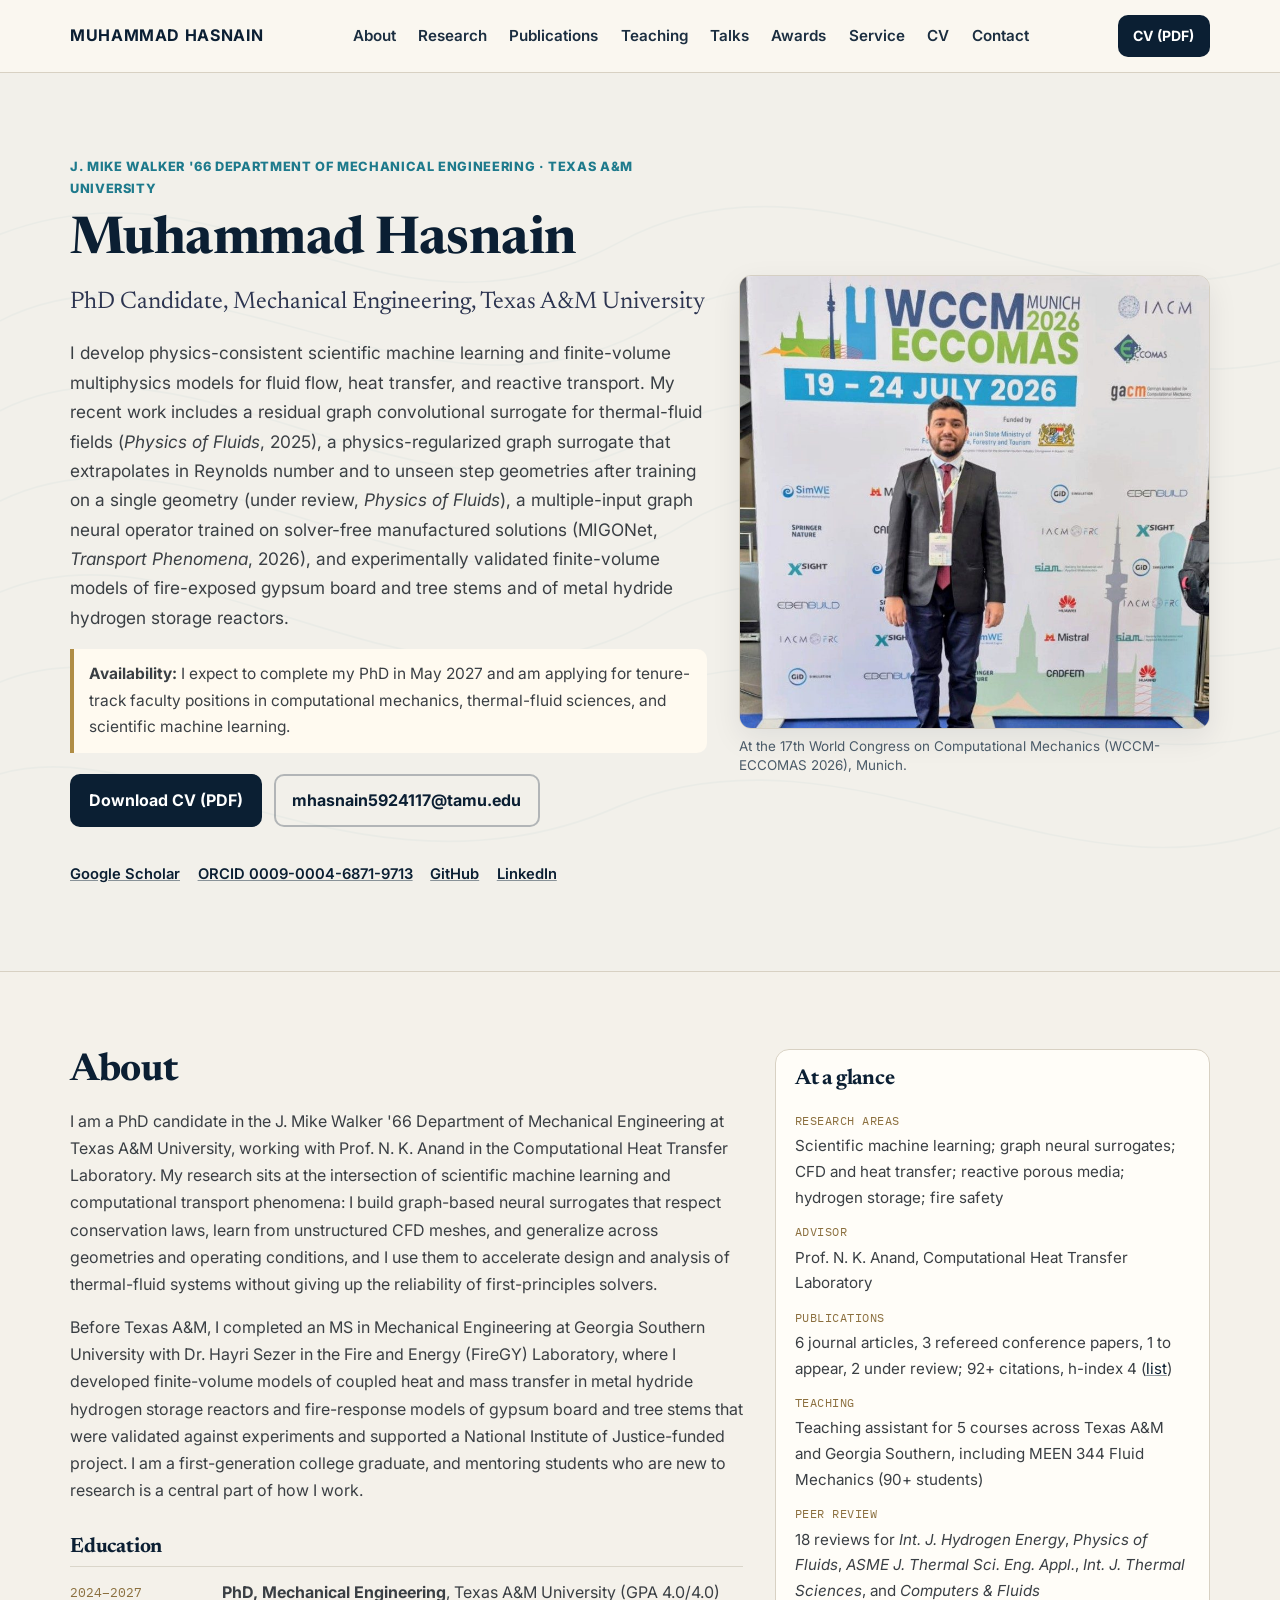
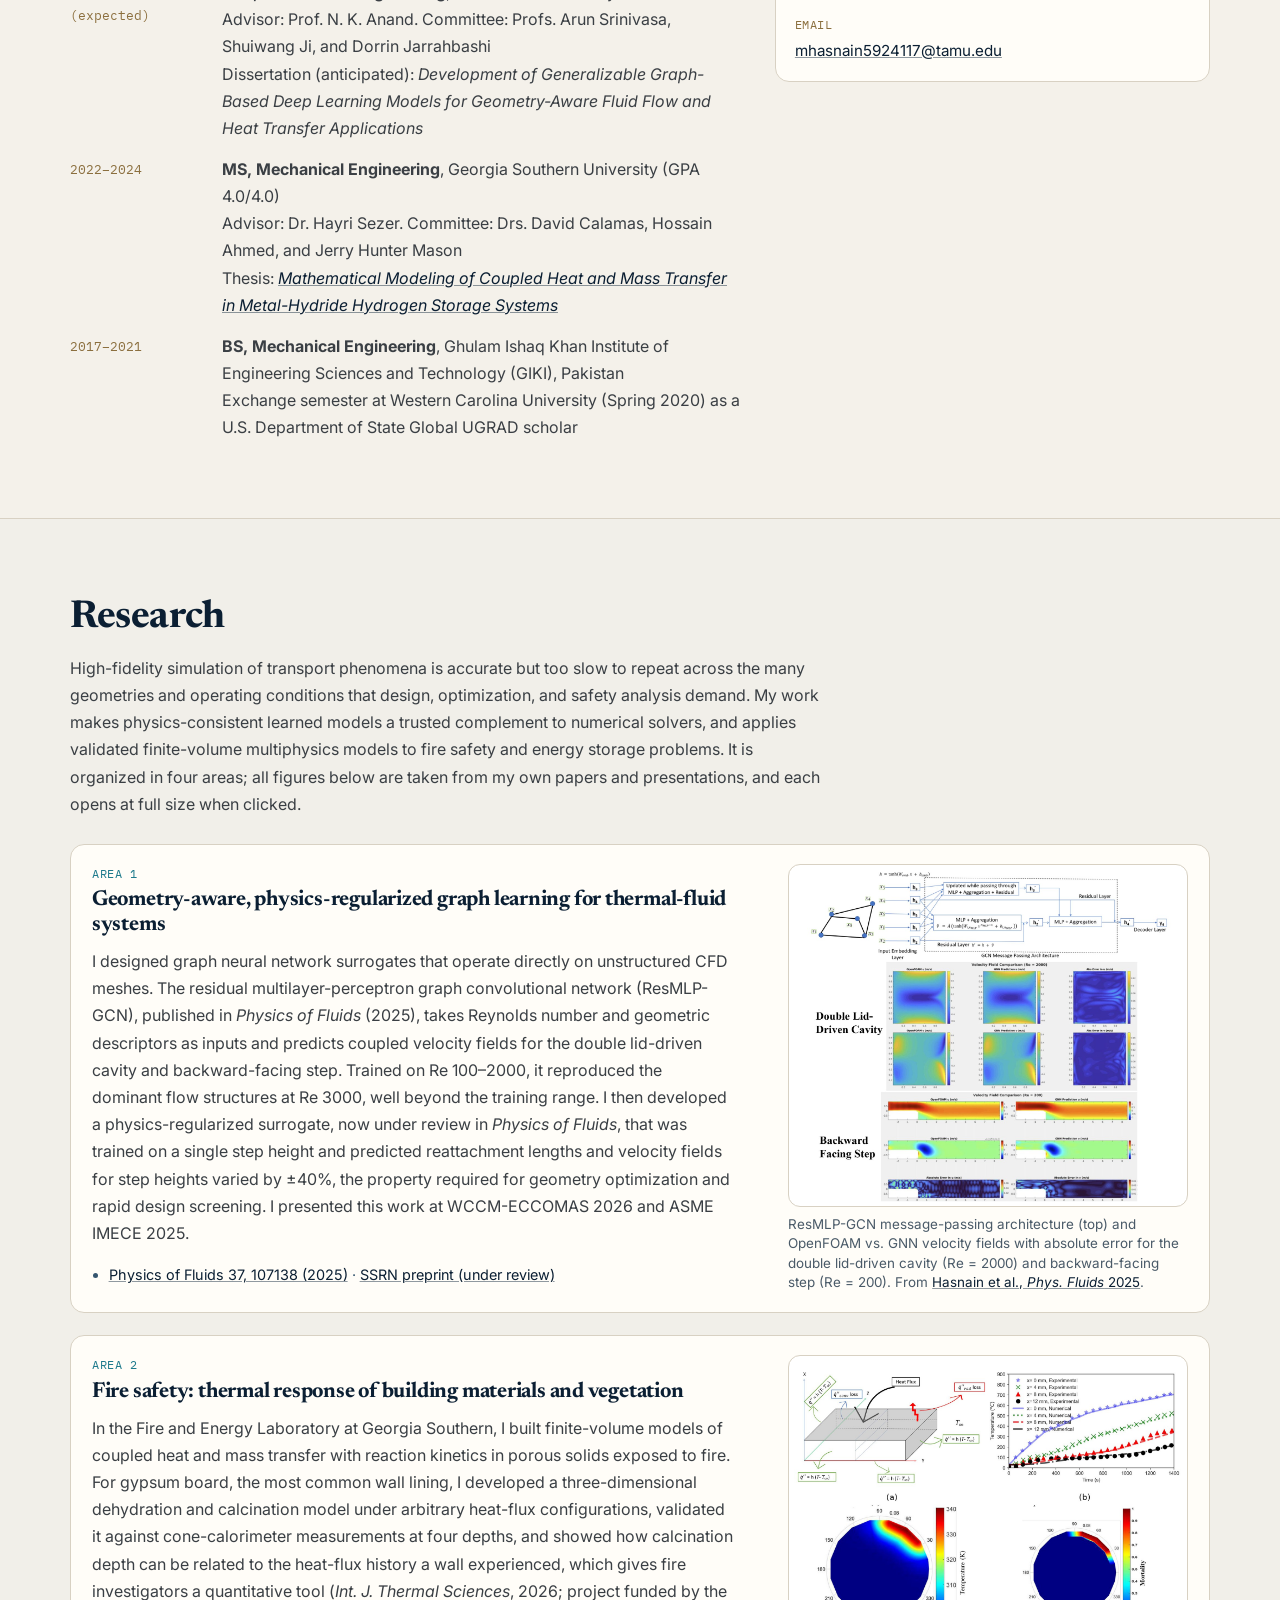
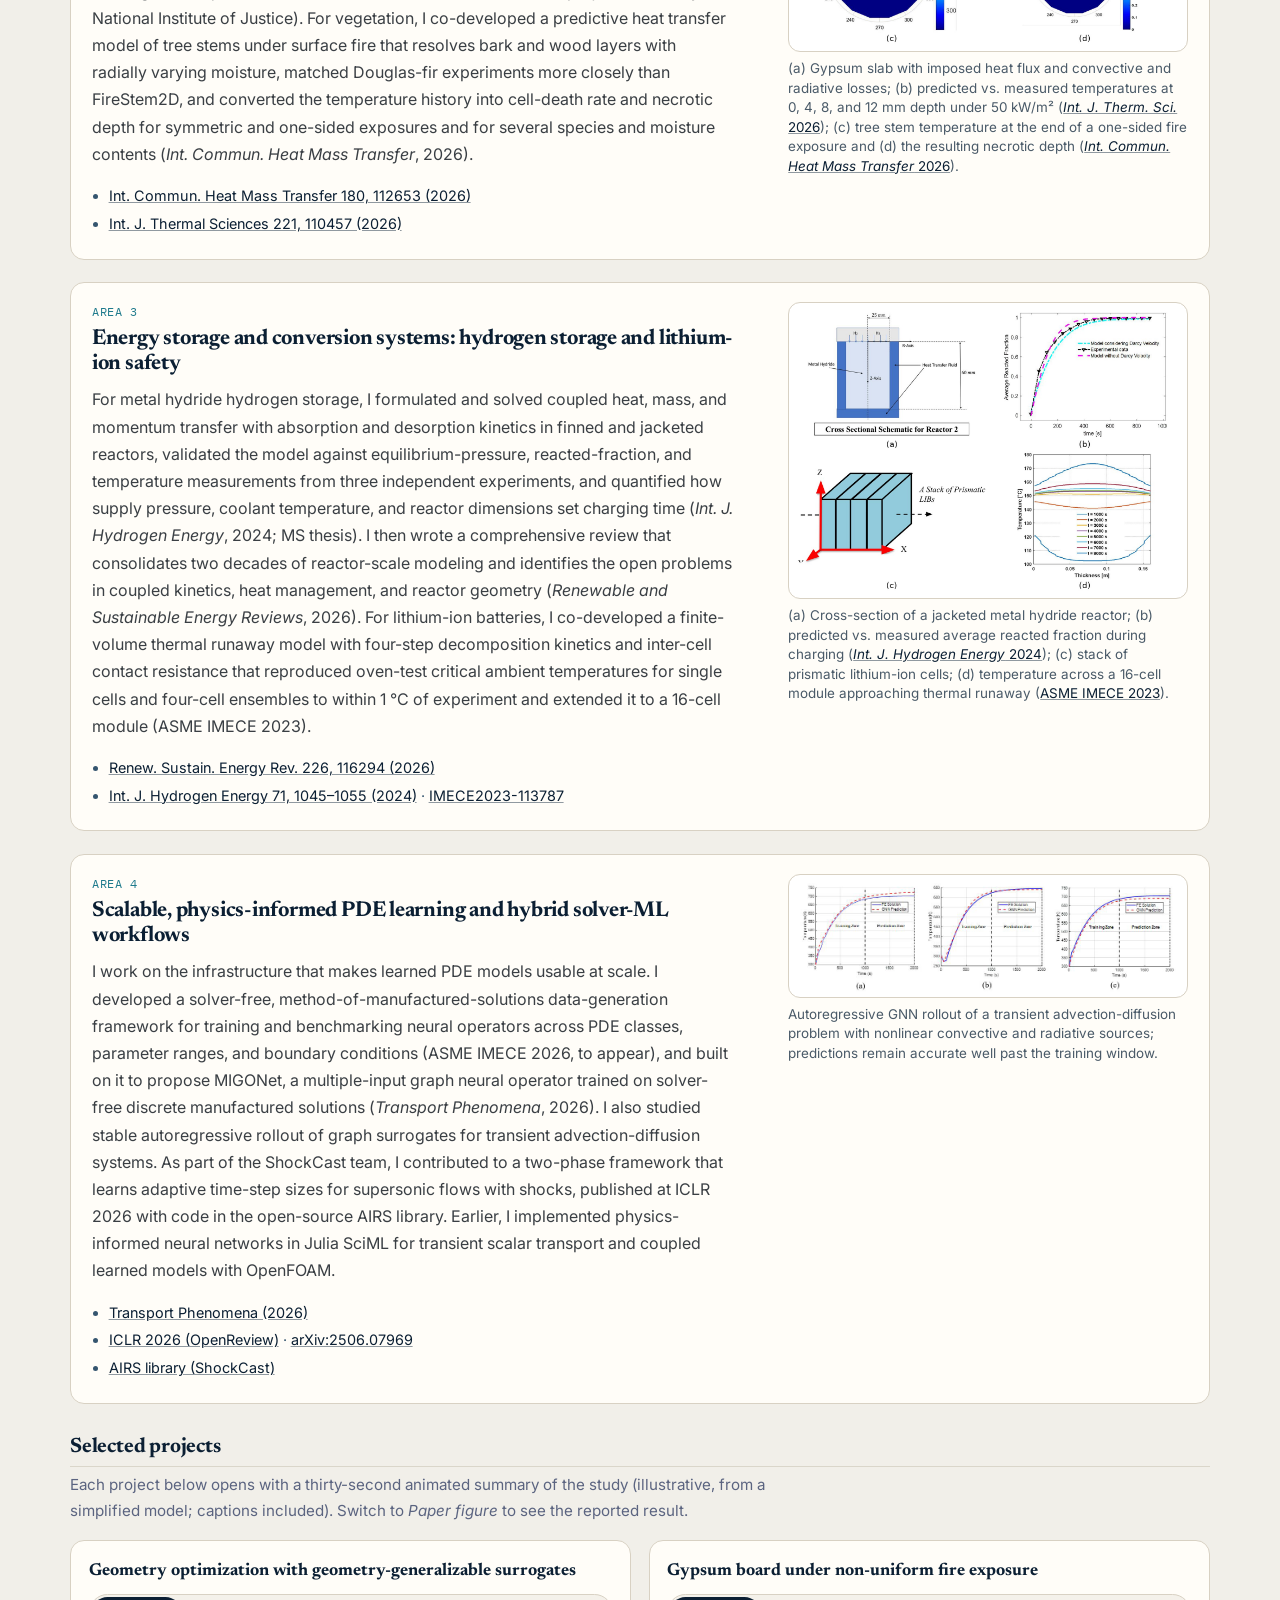
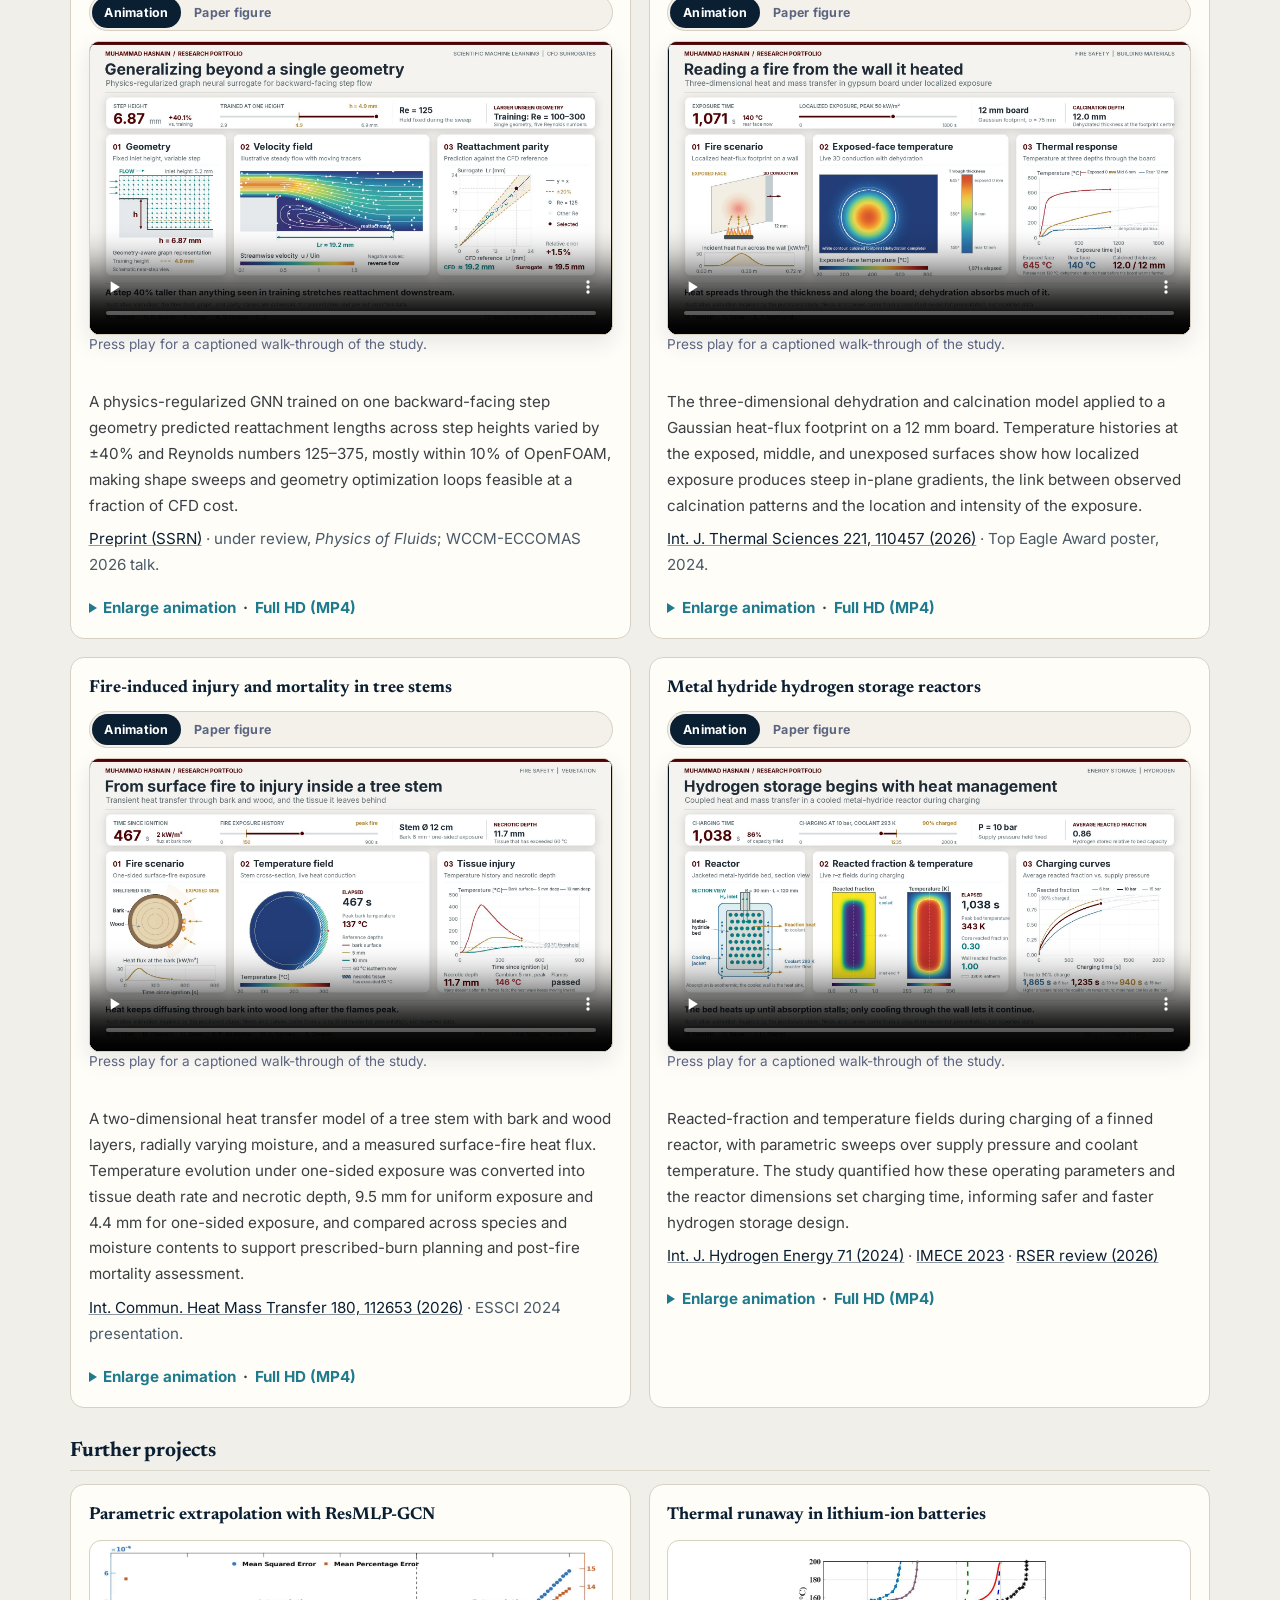
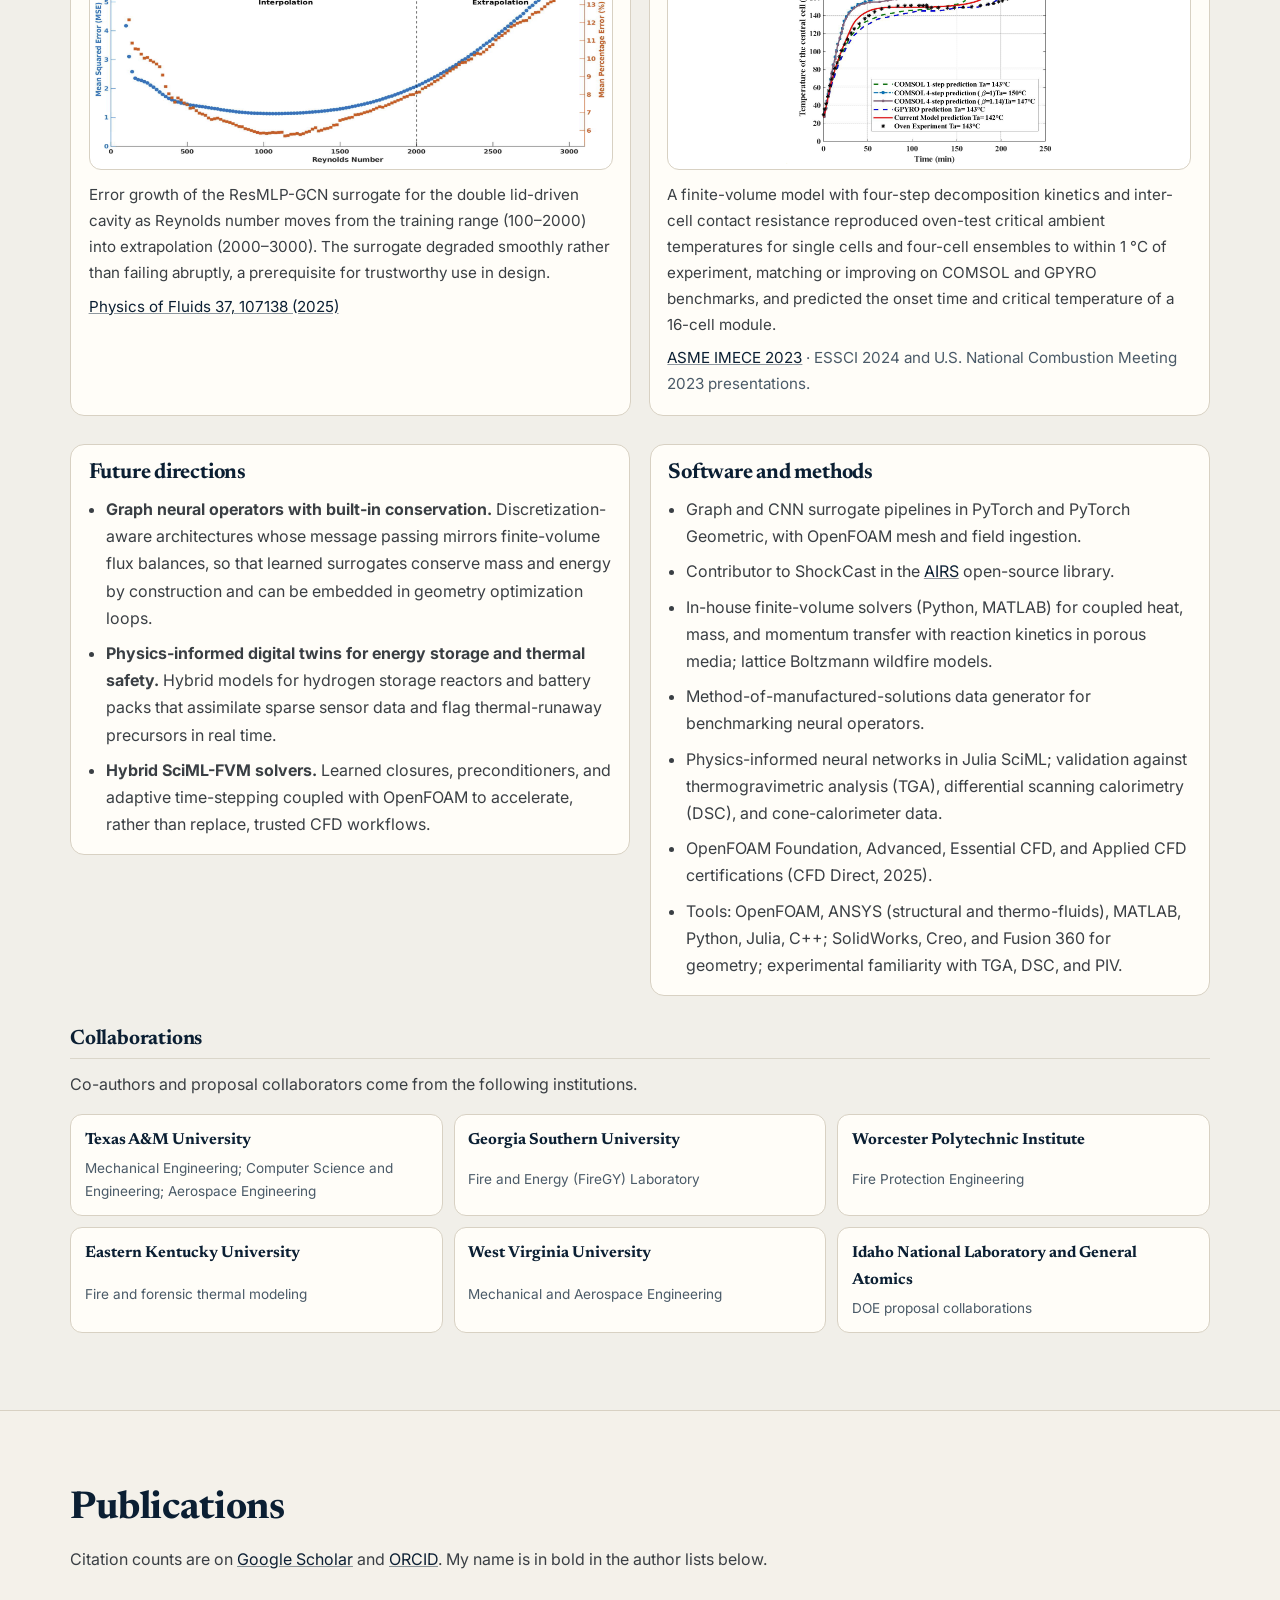
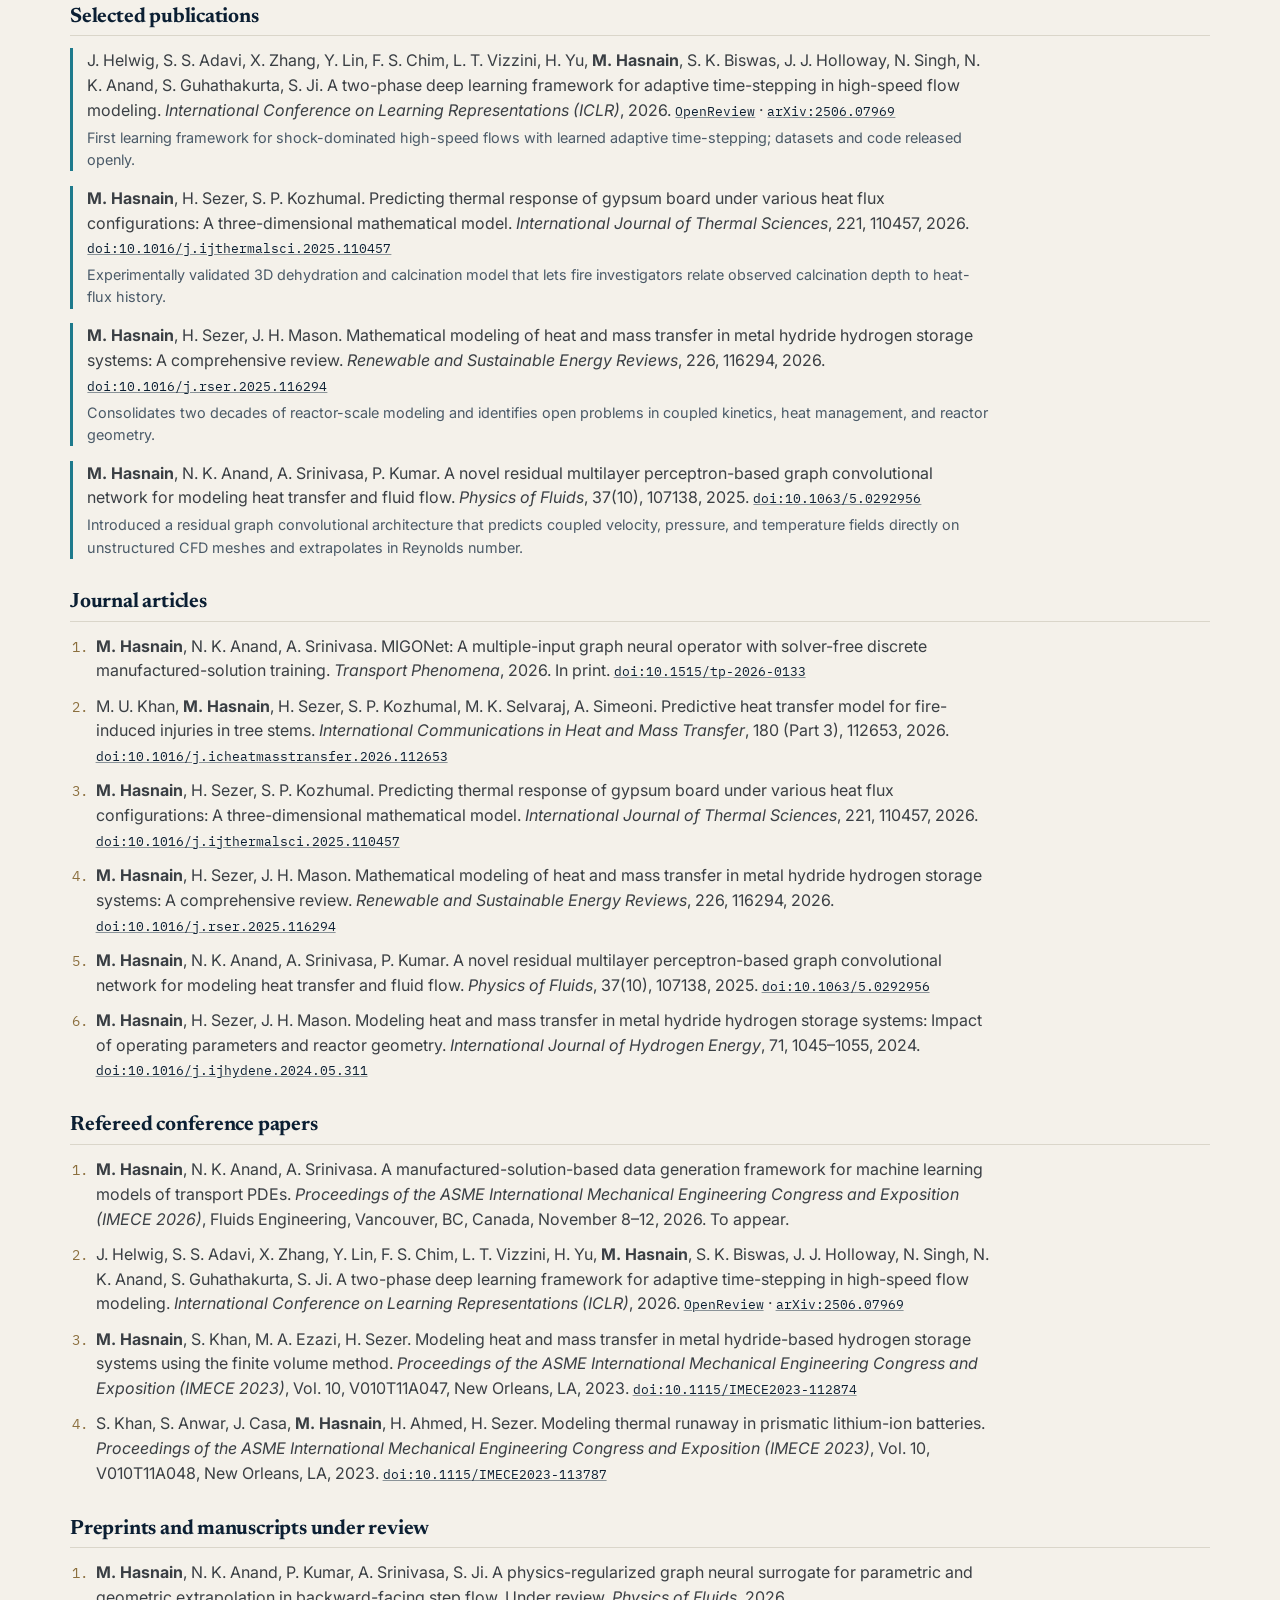
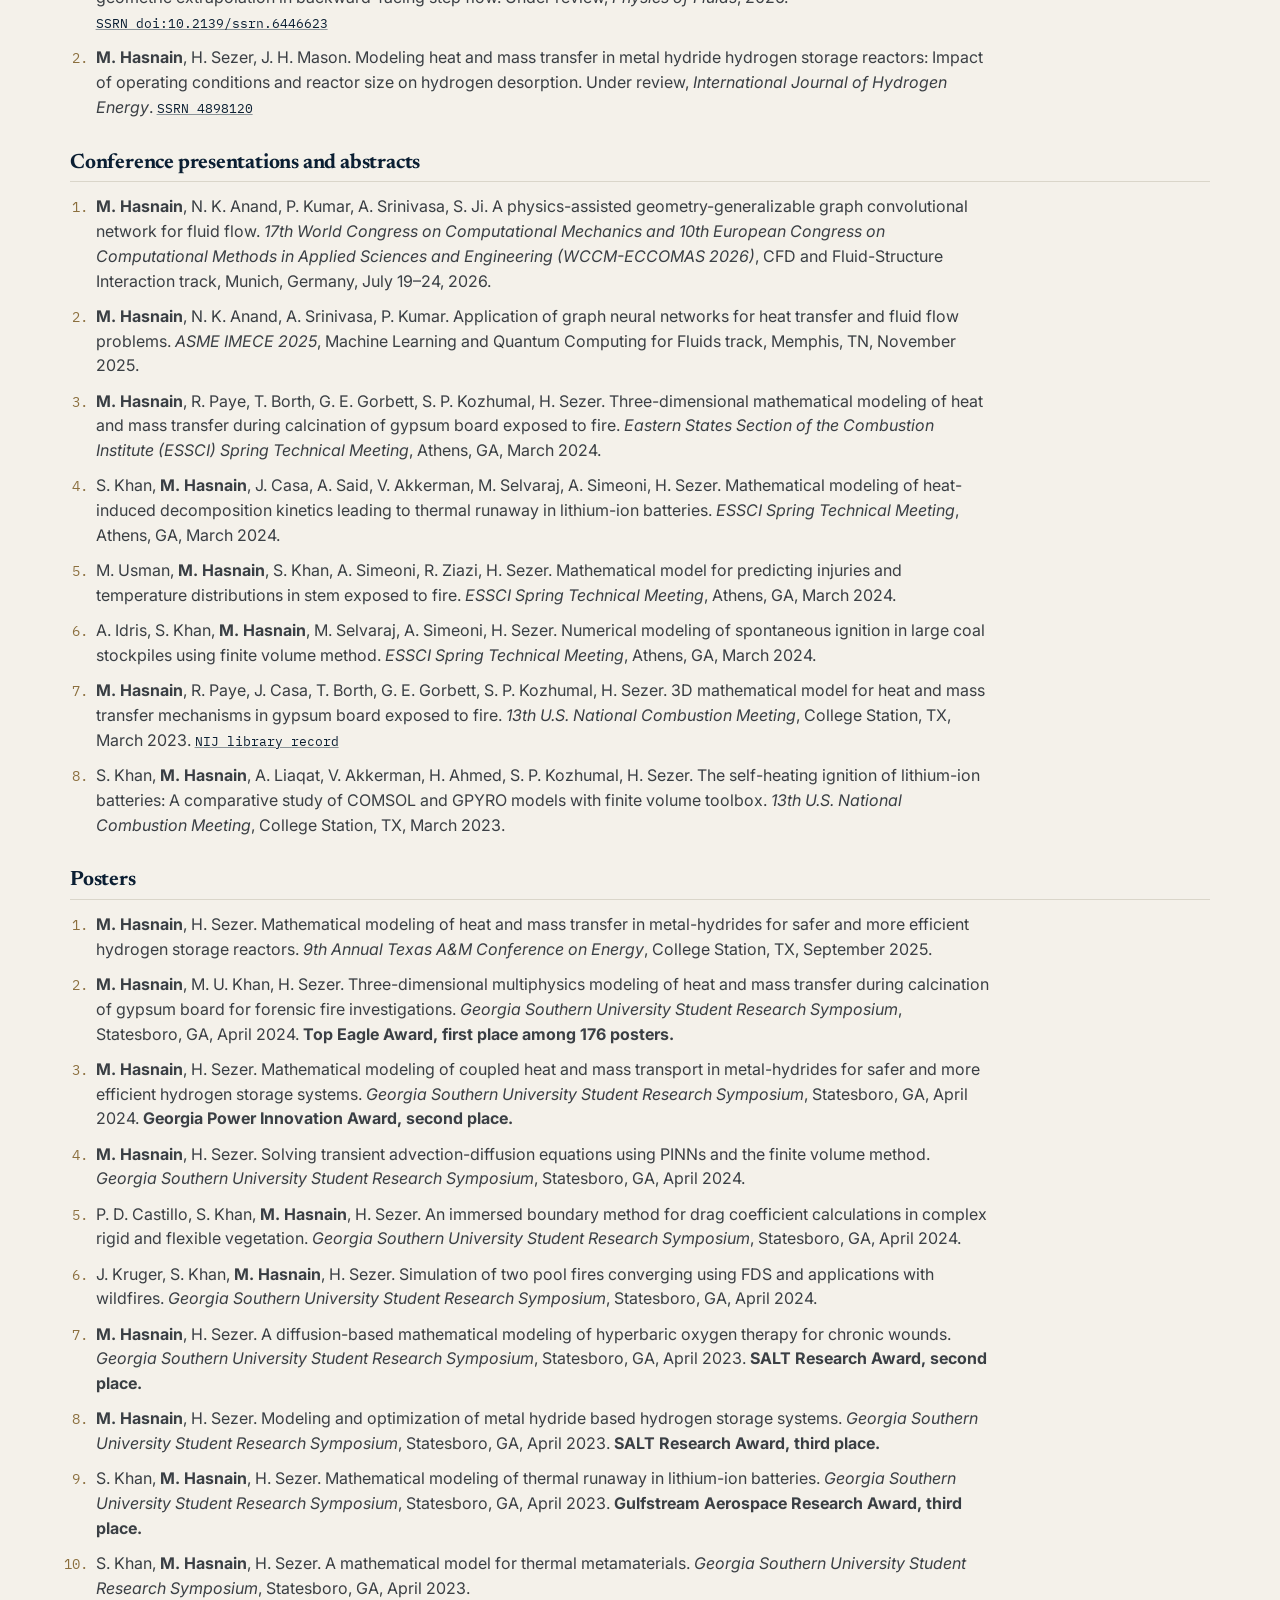
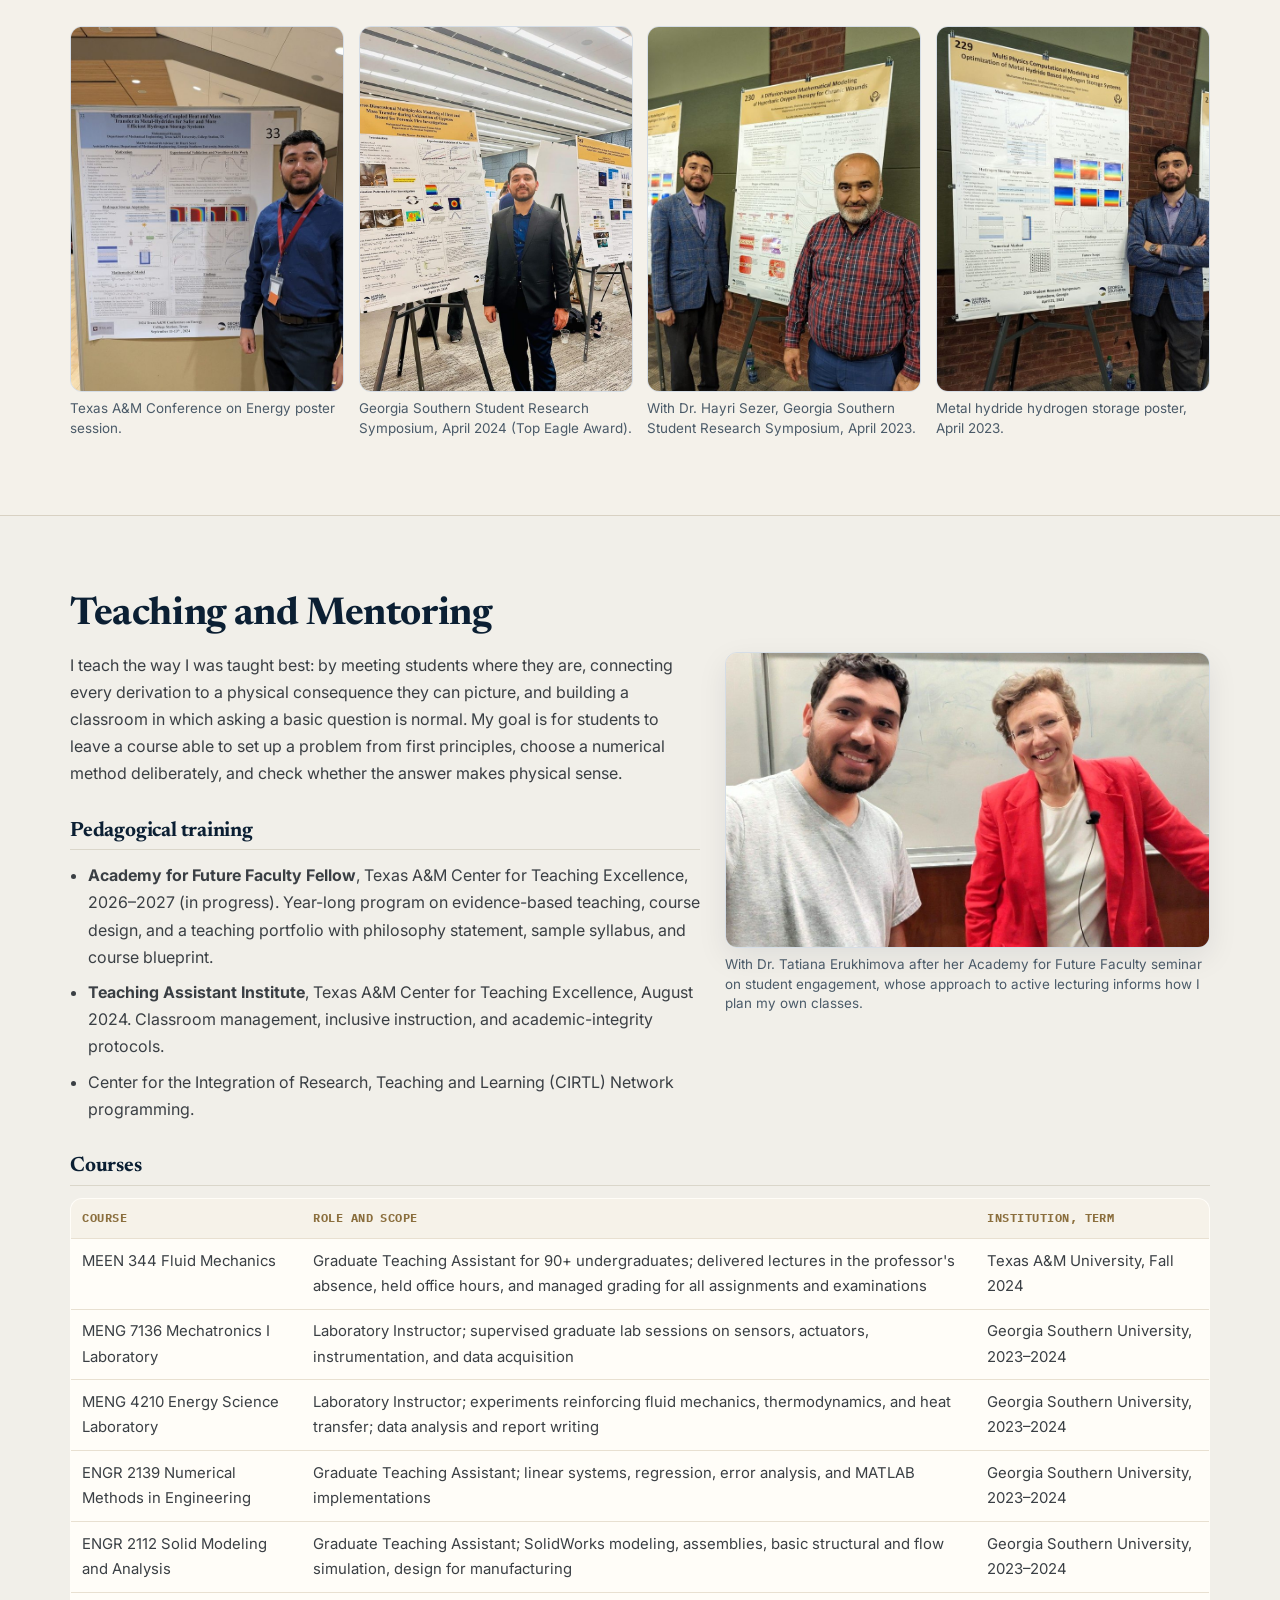
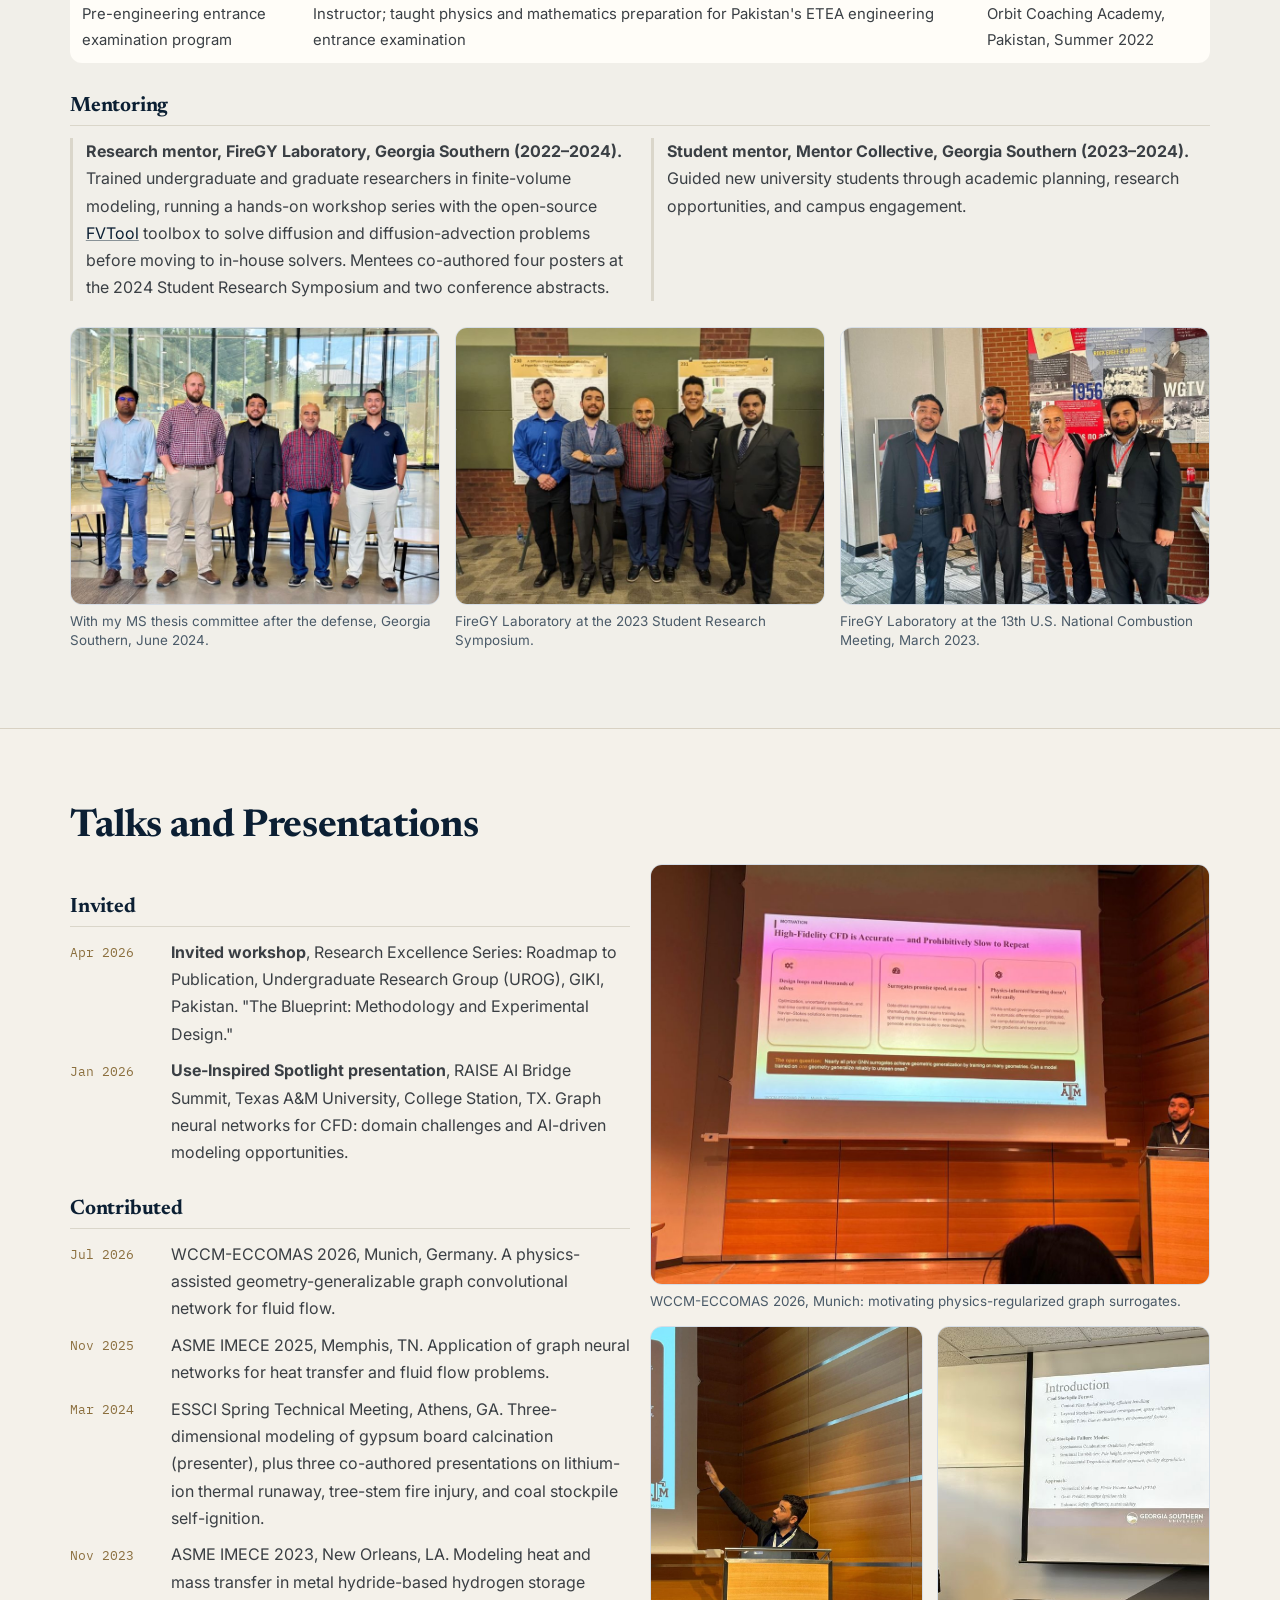
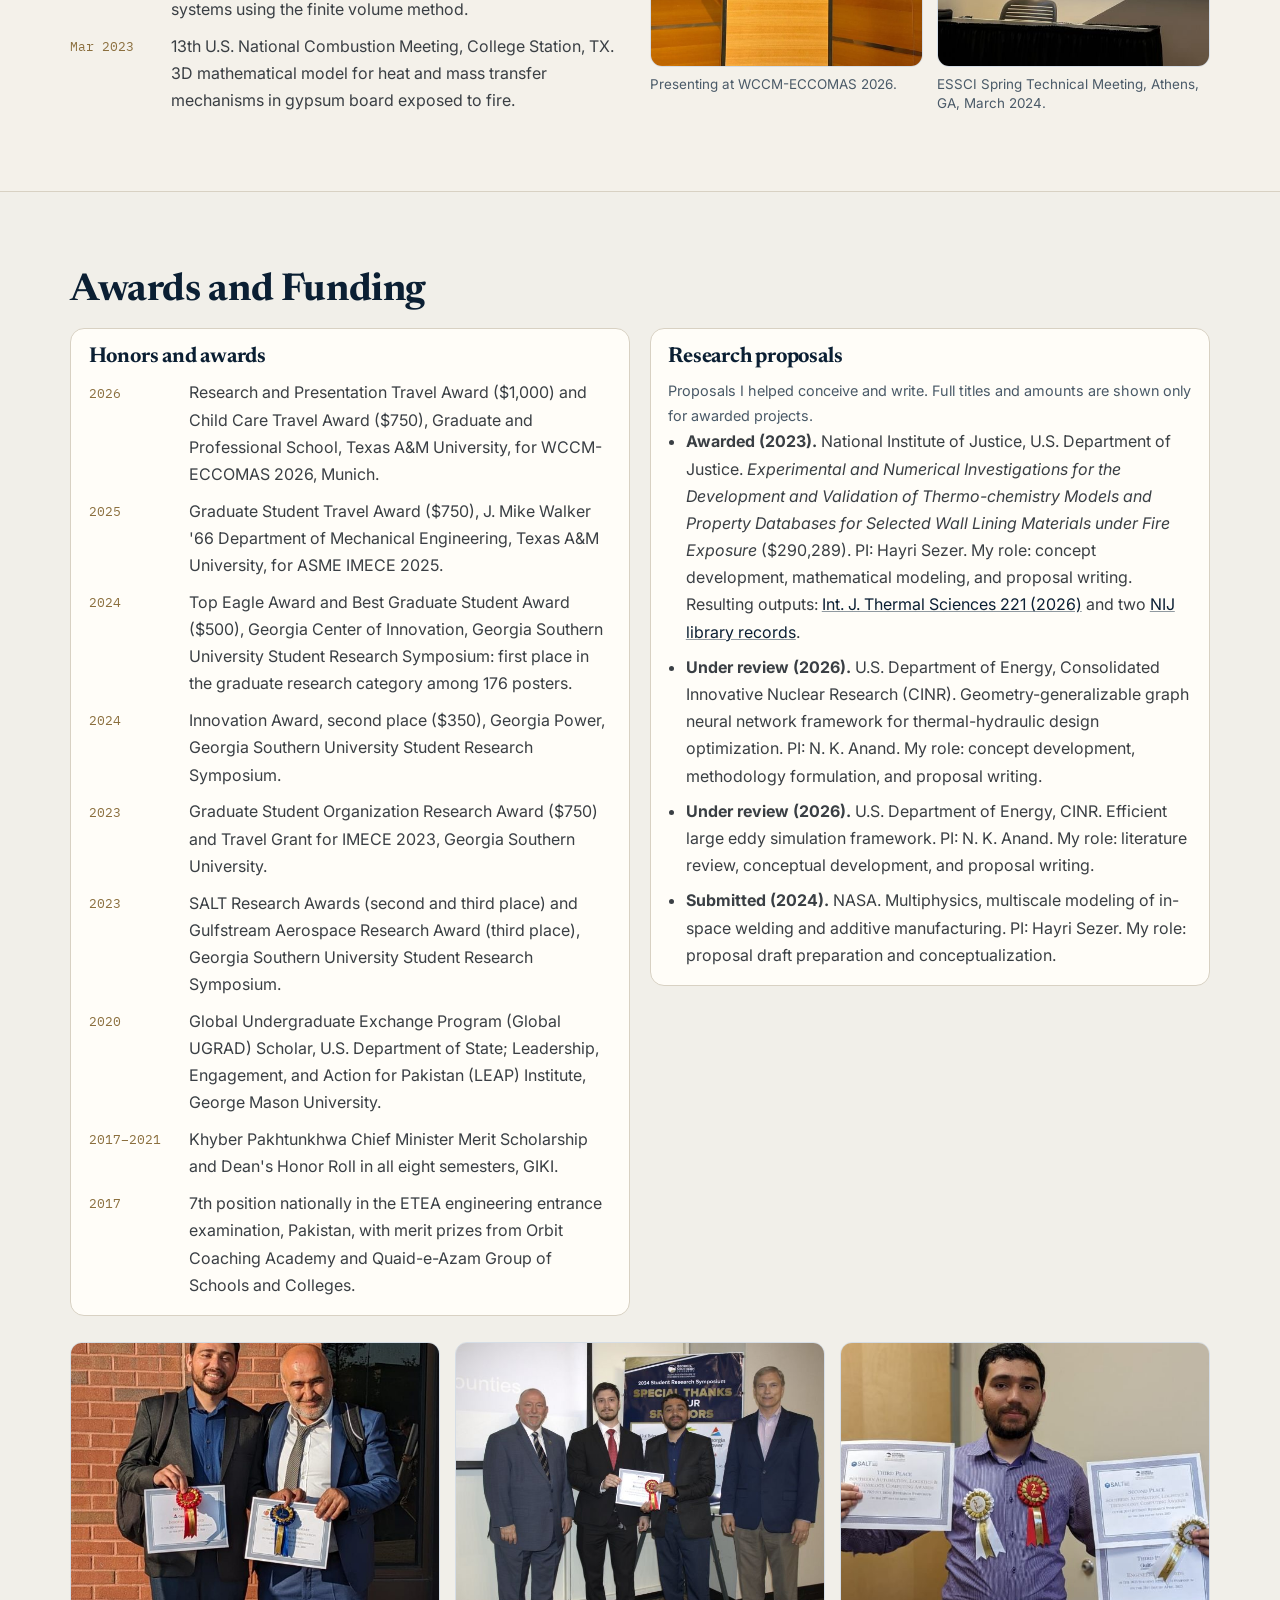
==== commit 01eca0d7: "Move site content into editable YAML files with a build script and Pages CMS setup Content now lives" ====
--- a/docs/index.html
+++ b/docs/index.html
@@ -4,14 +4,8 @@
     <meta charset="utf-8" />
     <meta name="viewport" content="width=device-width, initial-scale=1" />
     <title>Muhammad Hasnain | PhD Candidate, Mechanical Engineering, Texas A&amp;M University</title>
-    <meta
-      name="description"
-      content="Muhammad Hasnain is a PhD candidate in Mechanical Engineering at Texas A&amp;M University developing physics-consistent scientific machine learning and finite-volume multiphysics models for fluid flow, heat transfer, and reactive transport in energy and fire-safety systems."
-    />
-    <meta
-      name="keywords"
-      content="Muhammad Hasnain, Texas A&amp;M, mechanical engineering, scientific machine learning, graph neural networks, CFD, heat transfer, hydrogen storage, fire safety, faculty candidate"
-    />
+    <meta name="description" content="Muhammad Hasnain is a PhD candidate in Mechanical Engineering at Texas A&amp;M University developing physics-consistent scientific machine learning and finite-volume multiphysics models for fluid flow, heat transfer, and reactive transport in energy and fire-safety systems." />
+    <meta name="keywords" content="Muhammad Hasnain, Texas A&amp;M, mechanical engineering, scientific machine learning, graph neural networks, CFD, heat transfer, hydrogen storage, fire safety, faculty candidate" />
     <meta name="author" content="Muhammad Hasnain" />
     <meta name="theme-color" content="#0b1f33" />
     <meta name="robots" content="index,follow,max-image-preview:large" />
@@ -19,10 +13,7 @@
 
     <meta property="og:type" content="profile" />
     <meta property="og:title" content="Muhammad Hasnain | PhD Candidate, Mechanical Engineering, Texas A&amp;M University" />
-    <meta
-      property="og:description"
-      content="Scientific machine learning and multiphysics transport modeling for energy and fire-safety systems. Publications, teaching, talks, and CV."
-    />
+    <meta property="og:description" content="Scientific machine learning and multiphysics transport modeling for energy and fire-safety systems. Publications, teaching, talks, and CV." />
     <meta property="og:url" content="https://mhasnain5924117.github.io/" />
     <meta property="og:site_name" content="Muhammad Hasnain" />
     <meta property="og:image" content="https://mhasnain5924117.github.io/assets/images/og-image.jpg" />
@@ -33,10 +24,7 @@
 
     <meta name="twitter:card" content="summary_large_image" />
     <meta name="twitter:title" content="Muhammad Hasnain | PhD Candidate, Mechanical Engineering, Texas A&amp;M University" />
-    <meta
-      name="twitter:description"
-      content="Scientific machine learning and multiphysics transport modeling for energy and fire-safety systems."
-    />
+    <meta name="twitter:description" content="Scientific machine learning and multiphysics transport modeling for energy and fire-safety systems. Publications, teaching, talks, and CV." />
     <meta name="twitter:image" content="https://mhasnain5924117.github.io/assets/images/og-image.jpg" />
 
     <link rel="preconnect" href="https://fonts.googleapis.com" />
@@ -58,7 +46,7 @@
         "givenName": "Muhammad",
         "familyName": "Hasnain",
         "jobTitle": "PhD Candidate, Mechanical Engineering",
-        "description": "PhD candidate developing physics-consistent scientific machine learning and finite-volume multiphysics models for fluid flow, heat transfer, and reactive transport in energy and fire-safety systems.",
+        "description": "Muhammad Hasnain is a PhD candidate in Mechanical Engineering at Texas A&M University developing physics-consistent scientific machine learning and finite-volume multiphysics models for fluid flow, heat transfer, and reactive transport in energy and fire-safety systems.",
         "url": "https://mhasnain5924117.github.io/",
         "image": "https://mhasnain5924117.github.io/assets/images/photos/hero-wccm-2026.jpg",
         "email": "mailto:mhasnain5924117@tamu.edu",
@@ -69,8 +57,16 @@
           "url": "https://engineering.tamu.edu/mechanical/"
         },
         "alumniOf": [
-          { "@type": "CollegeOrUniversity", "name": "Georgia Southern University", "url": "https://www.georgiasouthern.edu/" },
-          { "@type": "CollegeOrUniversity", "name": "Ghulam Ishaq Khan Institute of Engineering Sciences and Technology", "url": "https://giki.edu.pk/" }
+          {
+            "@type": "CollegeOrUniversity",
+            "name": "Georgia Southern University",
+            "url": "https://www.georgiasouthern.edu/"
+          },
+          {
+            "@type": "CollegeOrUniversity",
+            "name": "Ghulam Ishaq Khan Institute of Engineering Sciences and Technology",
+            "url": "https://giki.edu.pk/"
+          }
         ],
         "sameAs": [
           "https://scholar.google.com/citations?user=YYpAj5AAAAAJ&hl=en",
@@ -105,7 +101,9 @@
             "contentUrl": "https://mhasnain5924117.github.io/assets/videos/bfs-geometry-generalization-1080p.mp4",
             "uploadDate": "2026-10-21",
             "duration": "PT36S",
-            "author": { "@id": "https://mhasnain5924117.github.io/#person" }
+            "author": {
+              "@id": "https://mhasnain5924117.github.io/#person"
+            }
           },
           {
             "@type": "VideoObject",
@@ -116,7 +114,9 @@
             "contentUrl": "https://mhasnain5924117.github.io/assets/videos/gypsum-fire-response-1080p.mp4",
             "uploadDate": "2026-10-21",
             "duration": "PT32S",
-            "author": { "@id": "https://mhasnain5924117.github.io/#person" }
+            "author": {
+              "@id": "https://mhasnain5924117.github.io/#person"
+            }
           },
           {
             "@type": "VideoObject",
@@ -127,7 +127,9 @@
             "contentUrl": "https://mhasnain5924117.github.io/assets/videos/tree-stem-fire-injury-1080p.mp4",
             "uploadDate": "2026-10-21",
             "duration": "PT32S",
-            "author": { "@id": "https://mhasnain5924117.github.io/#person" }
+            "author": {
+              "@id": "https://mhasnain5924117.github.io/#person"
+            }
           },
           {
             "@type": "VideoObject",
@@ -138,7 +140,9 @@
             "contentUrl": "https://mhasnain5924117.github.io/assets/videos/hydrogen-storage-1080p.mp4",
             "uploadDate": "2026-10-21",
             "duration": "PT32S",
-            "author": { "@id": "https://mhasnain5924117.github.io/#person" }
+            "author": {
+              "@id": "https://mhasnain5924117.github.io/#person"
+            }
           }
         ]
       }
@@ -176,23 +180,11 @@
         <div class="hero-flow" aria-hidden="true"></div>
         <div class="container hero-grid">
           <div class="hero-copy">
-            <p class="eyebrow">J. Mike Walker '66 Department of Mechanical Engineering · Texas A&amp;M University</p>
+            <p class="eyebrow">J. Mike Walker &#39;66 Department of Mechanical Engineering · Texas A&amp;M University</p>
             <h1>Muhammad Hasnain</h1>
             <p class="hero-subtitle">PhD Candidate, Mechanical Engineering, Texas A&amp;M University</p>
-            <p class="lead">
-              I develop physics-consistent scientific machine learning and finite-volume multiphysics models for
-              fluid flow, heat transfer, and reactive transport. My recent work includes a residual graph
-              convolutional surrogate for thermal-fluid fields (<em>Physics of Fluids</em>, 2025), a
-              physics-regularized graph surrogate that extrapolates in Reynolds number and to unseen step
-              geometries after training on a single geometry (under review, <em>Physics of Fluids</em>), a
-              multiple-input graph neural operator trained on solver-free manufactured solutions (MIGONet, under
-              review), and experimentally validated finite-volume models of fire-exposed gypsum board and tree stems
-              and of metal hydride hydrogen storage reactors.
-            </p>
-            <p class="availability">
-              <strong>Availability:</strong> I expect to complete my PhD in May 2027 and am applying for tenure-track faculty
-              positions in computational mechanics, thermal-fluid sciences, and scientific machine learning.
-            </p>
+            <p class="lead">I develop physics-consistent scientific machine learning and finite-volume multiphysics models for fluid flow, heat transfer, and reactive transport. My recent work includes a residual graph convolutional surrogate for thermal-fluid fields (<em>Physics of Fluids</em>, 2025), a physics-regularized graph surrogate that extrapolates in Reynolds number and to unseen step geometries after training on a single geometry (under review, <em>Physics of Fluids</em>), a multiple-input graph neural operator trained on solver-free manufactured solutions (MIGONet, <em>Transport Phenomena</em>, 2026), and experimentally validated finite-volume models of fire-exposed gypsum board and tree stems and of metal hydride hydrogen storage reactors.</p>
+            <p class="availability"><strong>Availability:</strong> I expect to complete my PhD in May 2027 and am applying for tenure-track faculty positions in computational mechanics, thermal-fluid sciences, and scientific machine learning.</p>
             <div class="hero-actions">
               <a class="button button-primary" href="assets/cv/Muhammad_Hasnain_CV.pdf" target="_blank" rel="noopener">Download CV (PDF)</a>
               <a class="button button-secondary" href="mailto:mhasnain5924117@tamu.edu">mhasnain5924117@tamu.edu</a>
@@ -222,22 +214,8 @@
         <div class="container about-grid">
           <div>
             <h2>About</h2>
-            <p>
-              I am a PhD candidate in the J. Mike Walker '66 Department of Mechanical Engineering at Texas A&amp;M
-              University, working with Prof. N. K. Anand in the Computational Heat Transfer Laboratory. My research
-              sits at the intersection of scientific machine learning and computational transport phenomena: I build
-              graph-based neural surrogates that respect conservation laws, learn from unstructured CFD meshes, and
-              generalize across geometries and operating conditions, and I use them to accelerate design and analysis
-              of thermal-fluid systems without giving up the reliability of first-principles solvers.
-            </p>
-            <p>
-              Before Texas A&amp;M, I completed an MS in Mechanical Engineering at Georgia Southern University with
-              Dr. Hayri Sezer in the Fire and Energy (FireGY) Laboratory, where I developed finite-volume models of
-              coupled heat and mass transfer in metal hydride hydrogen storage reactors and fire-response models of
-              gypsum board and tree stems that were validated against experiments and supported a National
-              Institute of Justice-funded project. I am a first-generation college graduate, and mentoring
-              students who are new to research is a central part of how I work.
-            </p>
+            <p>I am a PhD candidate in the J. Mike Walker '66 Department of Mechanical Engineering at Texas A&amp;M University, working with Prof. N. K. Anand in the Computational Heat Transfer Laboratory. My research sits at the intersection of scientific machine learning and computational transport phenomena: I build graph-based neural surrogates that respect conservation laws, learn from unstructured CFD meshes, and generalize across geometries and operating conditions, and I use them to accelerate design and analysis of thermal-fluid systems without giving up the reliability of first-principles solvers.</p>
+            <p>Before Texas A&amp;M, I completed an MS in Mechanical Engineering at Georgia Southern University with Dr. Hayri Sezer in the Fire and Energy (FireGY) Laboratory, where I developed finite-volume models of coupled heat and mass transfer in metal hydride hydrogen storage reactors and fire-response models of gypsum board and tree stems that were validated against experiments and supported a National Institute of Justice-funded project. I am a first-generation college graduate, and mentoring students who are new to research is a central part of how I work.</p>
             <h3 class="subheading">Education</h3>
             <ol class="edu-list">
               <li>
@@ -245,8 +223,7 @@
                 <div>
                   <strong>PhD, Mechanical Engineering</strong>, Texas A&amp;M University (GPA 4.0/4.0)<br />
                   Advisor: Prof. N. K. Anand. Committee: Profs. Arun Srinivasa, Shuiwang Ji, and Dorrin Jarrahbashi<br />
-                  Dissertation (anticipated): <em>Development of Generalizable Graph-Based Deep Learning Models for
-                  Geometry-Aware Fluid Flow and Heat Transfer Applications</em>
+                  Dissertation (anticipated): <em>Development of Generalizable Graph-Based Deep Learning Models for Geometry-Aware Fluid Flow and Heat Transfer Applications</em>
                 </div>
               </li>
               <li>
@@ -254,19 +231,14 @@
                 <div>
                   <strong>MS, Mechanical Engineering</strong>, Georgia Southern University (GPA 4.0/4.0)<br />
                   Advisor: Dr. Hayri Sezer. Committee: Drs. David Calamas, Hossain Ahmed, and Jerry Hunter Mason<br />
-                  Thesis:
-                  <a href="https://digitalcommons.georgiasouthern.edu/etd/2802/" target="_blank" rel="noopener"
-                    ><em>Mathematical Modeling of Coupled Heat and Mass Transfer in Metal-Hydride Hydrogen Storage Systems</em></a
-                  >
+                  Thesis: <a href="https://digitalcommons.georgiasouthern.edu/etd/2802/" target="_blank" rel="noopener"><em>Mathematical Modeling of Coupled Heat and Mass Transfer in Metal-Hydride Hydrogen Storage Systems</em></a>
                 </div>
               </li>
               <li>
                 <span class="edu-years">2017–2021</span>
                 <div>
-                  <strong>BS, Mechanical Engineering</strong>, Ghulam Ishaq Khan Institute of Engineering Sciences and
-                  Technology (GIKI), Pakistan<br />
-                  Exchange semester at Western Carolina University (Spring 2020) as a U.S. Department of State Global
-                  UGRAD scholar
+                  <strong>BS, Mechanical Engineering</strong>, Ghulam Ishaq Khan Institute of Engineering Sciences and Technology (GIKI), Pakistan<br />
+                  Exchange semester at Western Carolina University (Spring 2020) as a U.S. Department of State Global UGRAD scholar
                 </div>
               </li>
             </ol>
@@ -279,7 +251,7 @@
               <dt>Advisor</dt>
               <dd>Prof. N. K. Anand, Computational Heat Transfer Laboratory</dd>
               <dt>Publications</dt>
-              <dd>5 journal articles, 3 refereed conference papers, 1 to appear, 3 under review; 92+ citations, h-index 4 (<a href="#publications">list</a>)</dd>
+              <dd>6 journal articles, 3 refereed conference papers, 1 to appear, 2 under review; 92+ citations, h-index 4 (<a href="#publications">list</a>)</dd>
               <dt>Teaching</dt>
               <dd>Teaching assistant for 5 courses across Texas A&amp;M and Georgia Southern, including MEEN 344 Fluid Mechanics (90+ students)</dd>
               <dt>Peer review</dt>
@@ -295,31 +267,14 @@
       <section class="section" id="research">
         <div class="container">
           <h2>Research</h2>
-          <p class="section-intro">
-            High-fidelity simulation of transport phenomena is accurate but too slow to repeat across the many
-            geometries and operating conditions that design, optimization, and safety analysis demand. My work makes
-            physics-consistent learned models a trusted complement to numerical solvers, and applies validated
-            finite-volume multiphysics models to fire safety and energy storage problems. It is organized in four
-            areas; all figures below are taken from my own papers and presentations, and each opens at full size when clicked.
-          </p>
+          <p class="section-intro">High-fidelity simulation of transport phenomena is accurate but too slow to repeat across the many geometries and operating conditions that design, optimization, and safety analysis demand. My work makes physics-consistent learned models a trusted complement to numerical solvers, and applies validated finite-volume multiphysics models to fire safety and energy storage problems. It is organized in four areas; all figures below are taken from my own papers and presentations, and each opens at full size when clicked.</p>
 
           <div class="area-list">
             <article class="area">
               <div class="area-body">
                 <p class="area-index">Area 1</p>
                 <h3>Geometry-aware, physics-regularized graph learning for thermal-fluid systems</h3>
-                <p>
-                  I designed graph neural network surrogates that operate directly on unstructured CFD meshes. The
-                  residual multilayer-perceptron graph convolutional network (ResMLP-GCN), published in
-                  <em>Physics of Fluids</em> (2025), takes Reynolds number and geometric descriptors as inputs and
-                  predicts coupled velocity fields for the double lid-driven cavity and backward-facing step. Trained
-                  on Re 100–2000, it reproduced the dominant flow structures at Re 3000, well beyond the training
-                  range. I then developed a physics-regularized surrogate, now under review in
-                  <em>Physics of Fluids</em>, that was trained on a single step height and predicted reattachment
-                  lengths and velocity fields for step heights varied by ±40%, the property required for geometry
-                  optimization and rapid design screening. I presented this work at WCCM-ECCOMAS 2026 and ASME IMECE
-                  2025.
-                </p>
+                <p>I designed graph neural network surrogates that operate directly on unstructured CFD meshes. The residual multilayer-perceptron graph convolutional network (ResMLP-GCN), published in <em>Physics of Fluids</em> (2025), takes Reynolds number and geometric descriptors as inputs and predicts coupled velocity fields for the double lid-driven cavity and backward-facing step. Trained on Re 100–2000, it reproduced the dominant flow structures at Re 3000, well beyond the training range. I then developed a physics-regularized surrogate, now under review in <em>Physics of Fluids</em>, that was trained on a single step height and predicted reattachment lengths and velocity fields for step heights varied by ±40%, the property required for geometry optimization and rapid design screening. I presented this work at WCCM-ECCOMAS 2026 and ASME IMECE 2025.</p>
                 <ul class="area-links">
                   <li><a href="https://doi.org/10.1063/5.0292956" target="_blank" rel="noopener">Physics of Fluids 37, 107138 (2025)</a> · <a href="https://dx.doi.org/10.2139/ssrn.6446623" target="_blank" rel="noopener">SSRN preprint (under review)</a></li>
                 </ul>
@@ -329,24 +284,11 @@
                 <figcaption>ResMLP-GCN message-passing architecture (top) and OpenFOAM vs. GNN velocity fields with absolute error for the double lid-driven cavity (Re = 2000) and backward-facing step (Re = 200). From <a href="https://doi.org/10.1063/5.0292956" target="_blank" rel="noopener">Hasnain et al., <em>Phys. Fluids</em> 2025</a>.</figcaption>
               </figure>
             </article>
-
             <article class="area">
               <div class="area-body">
                 <p class="area-index">Area 2</p>
                 <h3>Fire safety: thermal response of building materials and vegetation</h3>
-                <p>
-                  In the Fire and Energy Laboratory at Georgia Southern, I built finite-volume models of coupled heat
-                  and mass transfer with reaction kinetics in porous solids exposed to fire. For gypsum board, the most
-                  common wall lining, I developed a three-dimensional dehydration and calcination model under
-                  arbitrary heat-flux configurations, validated it against cone-calorimeter measurements at four
-                  depths, and showed how calcination depth can be related to the heat-flux history a wall experienced,
-                  which gives fire investigators a quantitative tool (<em>Int. J. Thermal Sciences</em>, 2026; project
-                  funded by the National Institute of Justice). For vegetation, I co-developed a predictive heat
-                  transfer model of tree stems under surface fire that resolves bark and wood layers with radially
-                  varying moisture, matched Douglas-fir experiments more closely than FireStem2D, and converted the
-                  temperature history into cell-death rate and necrotic depth for symmetric and one-sided exposures
-                  and for several species and moisture contents (<em>Int. Commun. Heat Mass Transfer</em>, 2026).
-                </p>
+                <p>In the Fire and Energy Laboratory at Georgia Southern, I built finite-volume models of coupled heat and mass transfer with reaction kinetics in porous solids exposed to fire. For gypsum board, the most common wall lining, I developed a three-dimensional dehydration and calcination model under arbitrary heat-flux configurations, validated it against cone-calorimeter measurements at four depths, and showed how calcination depth can be related to the heat-flux history a wall experienced, which gives fire investigators a quantitative tool (<em>Int. J. Thermal Sciences</em>, 2026; project funded by the National Institute of Justice). For vegetation, I co-developed a predictive heat transfer model of tree stems under surface fire that resolves bark and wood layers with radially varying moisture, matched Douglas-fir experiments more closely than FireStem2D, and converted the temperature history into cell-death rate and necrotic depth for symmetric and one-sided exposures and for several species and moisture contents (<em>Int. Commun. Heat Mass Transfer</em>, 2026).</p>
                 <ul class="area-links">
                   <li><a href="https://doi.org/10.1016/j.icheatmasstransfer.2026.112653" target="_blank" rel="noopener">Int. Commun. Heat Mass Transfer 180, 112653 (2026)</a></li>
                   <li><a href="https://doi.org/10.1016/j.ijthermalsci.2025.110457" target="_blank" rel="noopener">Int. J. Thermal Sciences 221, 110457 (2026)</a></li>
@@ -357,24 +299,11 @@
                 <figcaption>(a) Gypsum slab with imposed heat flux and convective and radiative losses; (b) predicted vs. measured temperatures at 0, 4, 8, and 12 mm depth under 50 kW/m² (<a href="https://doi.org/10.1016/j.ijthermalsci.2025.110457" target="_blank" rel="noopener"><em>Int. J. Therm. Sci.</em> 2026</a>); (c) tree stem temperature at the end of a one-sided fire exposure and (d) the resulting necrotic depth (<a href="https://doi.org/10.1016/j.icheatmasstransfer.2026.112653" target="_blank" rel="noopener"><em>Int. Commun. Heat Mass Transfer</em> 2026</a>).</figcaption>
               </figure>
             </article>
-
             <article class="area">
               <div class="area-body">
                 <p class="area-index">Area 3</p>
                 <h3>Energy storage and conversion systems: hydrogen storage and lithium-ion safety</h3>
-                <p>
-                  For metal hydride hydrogen storage, I formulated and solved coupled heat, mass, and momentum
-                  transfer with absorption and desorption kinetics in finned and jacketed reactors, validated the
-                  model against equilibrium-pressure, reacted-fraction, and temperature measurements from three
-                  independent experiments, and quantified how supply pressure, coolant temperature, and reactor
-                  dimensions set charging time (<em>Int. J. Hydrogen Energy</em>, 2024; MS thesis). I then wrote a
-                  comprehensive review that consolidates two decades of reactor-scale modeling and identifies the
-                  open problems in coupled kinetics, heat management, and reactor geometry (<em>Renewable and
-                  Sustainable Energy Reviews</em>, 2026). For lithium-ion batteries, I co-developed a finite-volume
-                  thermal runaway model with four-step decomposition kinetics and inter-cell contact resistance that
-                  reproduced oven-test critical ambient temperatures for single cells and four-cell ensembles to
-                  within 1 °C of experiment and extended it to a 16-cell module (ASME IMECE 2023).
-                </p>
+                <p>For metal hydride hydrogen storage, I formulated and solved coupled heat, mass, and momentum transfer with absorption and desorption kinetics in finned and jacketed reactors, validated the model against equilibrium-pressure, reacted-fraction, and temperature measurements from three independent experiments, and quantified how supply pressure, coolant temperature, and reactor dimensions set charging time (<em>Int. J. Hydrogen Energy</em>, 2024; MS thesis). I then wrote a comprehensive review that consolidates two decades of reactor-scale modeling and identifies the open problems in coupled kinetics, heat management, and reactor geometry (<em>Renewable and Sustainable Energy Reviews</em>, 2026). For lithium-ion batteries, I co-developed a finite-volume thermal runaway model with four-step decomposition kinetics and inter-cell contact resistance that reproduced oven-test critical ambient temperatures for single cells and four-cell ensembles to within 1 °C of experiment and extended it to a 16-cell module (ASME IMECE 2023).</p>
                 <ul class="area-links">
                   <li><a href="https://doi.org/10.1016/j.rser.2025.116294" target="_blank" rel="noopener">Renew. Sustain. Energy Rev. 226, 116294 (2026)</a></li>
                   <li><a href="https://doi.org/10.1016/j.ijhydene.2024.05.311" target="_blank" rel="noopener">Int. J. Hydrogen Energy 71, 1045–1055 (2024)</a> · <a href="https://doi.org/10.1115/IMECE2023-113787" target="_blank" rel="noopener">IMECE2023-113787</a></li>
@@ -385,23 +314,13 @@
                 <figcaption>(a) Cross-section of a jacketed metal hydride reactor; (b) predicted vs. measured average reacted fraction during charging (<a href="https://doi.org/10.1016/j.ijhydene.2024.05.311" target="_blank" rel="noopener"><em>Int. J. Hydrogen Energy</em> 2024</a>); (c) stack of prismatic lithium-ion cells; (d) temperature across a 16-cell module approaching thermal runaway (<a href="https://doi.org/10.1115/IMECE2023-113787" target="_blank" rel="noopener">ASME IMECE 2023</a>).</figcaption>
               </figure>
             </article>
-
             <article class="area">
               <div class="area-body">
                 <p class="area-index">Area 4</p>
                 <h3>Scalable, physics-informed PDE learning and hybrid solver-ML workflows</h3>
-                <p>
-                  I work on the infrastructure that makes learned PDE models usable at scale. I developed a
-                  solver-free, method-of-manufactured-solutions data-generation framework for training and
-                  benchmarking neural operators across PDE classes, parameter ranges, and boundary conditions
-                  (ASME IMECE 2026, to appear), and built on it to propose MIGONet, a multiple-input graph neural operator
-                  trained on solver-free discrete manufactured solutions (under review, <em>Transport Phenomena</em>). I
-                  also studied stable autoregressive rollout of graph surrogates for transient advection-diffusion systems. As part of the ShockCast team, I contributed to a two-phase
-                  framework that learns adaptive time-step sizes for supersonic flows with shocks, published at ICLR
-                  2026 with code in the open-source AIRS library. Earlier, I implemented physics-informed neural
-                  networks in Julia SciML for transient scalar transport and coupled learned models with OpenFOAM.
-                </p>
+                <p>I work on the infrastructure that makes learned PDE models usable at scale. I developed a solver-free, method-of-manufactured-solutions data-generation framework for training and benchmarking neural operators across PDE classes, parameter ranges, and boundary conditions (ASME IMECE 2026, to appear), and built on it to propose MIGONet, a multiple-input graph neural operator trained on solver-free discrete manufactured solutions (<em>Transport Phenomena</em>, 2026). I also studied stable autoregressive rollout of graph surrogates for transient advection-diffusion systems. As part of the ShockCast team, I contributed to a two-phase framework that learns adaptive time-step sizes for supersonic flows with shocks, published at ICLR 2026 with code in the open-source AIRS library. Earlier, I implemented physics-informed neural networks in Julia SciML for transient scalar transport and coupled learned models with OpenFOAM.</p>
                 <ul class="area-links">
+                  <li><a href="https://doi.org/10.1515/tp-2026-0133" target="_blank" rel="noopener">Transport Phenomena (2026)</a></li>
                   <li><a href="https://openreview.net/forum?id=d4gzLgGl7I" target="_blank" rel="noopener">ICLR 2026 (OpenReview)</a> · <a href="https://arxiv.org/abs/2506.07969" target="_blank" rel="noopener">arXiv:2506.07969</a></li>
                   <li><a href="https://github.com/divelab/AIRS" target="_blank" rel="noopener">AIRS library (ShockCast)</a></li>
                 </ul>
@@ -414,14 +333,11 @@
           </div>
 
           <h3 class="subheading">Selected projects</h3>
-          <p class="section-intro projects-intro">
-            Each project below opens with a thirty-second animated summary of the study (illustrative, from a
-            simplified model; captions included). Switch to <em>Paper figure</em> to see the reported result.
-          </p>
+          <p class="section-intro projects-intro">Each project below opens with a thirty-second animated summary of the study (illustrative, from a simplified model; captions included). Switch to <em>Paper figure</em> to see the reported result.</p>
           <div class="project-grid">
             <article class="project-card project-card-media">
               <h4>Geometry optimization with geometry-generalizable surrogates</h4>
-              <div class="media-switch" role="group" aria-label="Media for geometry-generalizable surrogates">
+              <div class="media-switch" role="group" aria-label="Media for geometry optimization with geometry-generalizable surrogates">
                 <button type="button" class="is-active" data-media="animation" aria-pressed="true">Animation</button>
                 <button type="button" data-media="figure" aria-pressed="false">Paper figure</button>
               </div>
@@ -433,30 +349,25 @@
                 <p class="project-narration" aria-live="polite"></p>
                 <a class="figure-link project-figure" hidden href="assets/images/figures/fig-bfs-geometry-generalization.png" target="_blank" rel="noopener"><img src="assets/images/figures/fig-bfs-geometry-generalization.png" alt="Scatter of GNN-predicted versus OpenFOAM reattachment length colored by step height, with most points inside a 10 percent band, and box plots of relative error versus Reynolds number" width="1008" height="438" loading="lazy" /></a>
               </div>
-              <p>
-                A physics-regularized GNN trained on one backward-facing step geometry predicted reattachment lengths
-                across step heights varied by ±40% and Reynolds numbers 125–375, mostly within 10% of OpenFOAM,
-                making shape sweeps and geometry optimization loops feasible at a fraction of CFD cost.
-              </p>
+              <p>A physics-regularized GNN trained on one backward-facing step geometry predicted reattachment lengths across step heights varied by ±40% and Reynolds numbers 125–375, mostly within 10% of OpenFOAM, making shape sweeps and geometry optimization loops feasible at a fraction of CFD cost.</p>
               <p class="pub-why"><a href="https://dx.doi.org/10.2139/ssrn.6446623" target="_blank" rel="noopener">Preprint (SSRN)</a> · under review, <em>Physics of Fluids</em>; WCCM-ECCOMAS 2026 talk.</p>
               <p class="project-actions">
                 <button
                   type="button"
                   class="link-button"
-                  data-animation-open="bfs"
+                  data-animation-open="bfs-geometry-generalization"
                   data-src="assets/videos/bfs-geometry-generalization-720p.mp4"
                   data-hd="assets/videos/bfs-geometry-generalization-1080p.mp4"
                   data-poster="assets/videos/bfs-geometry-generalization-poster.jpg"
                   data-vtt="assets/videos/bfs-geometry-generalization.vtt"
                   data-title="Generalizing beyond a single geometry"
                   data-sub="A physics-regularized graph neural surrogate trained on one step height predicts recirculation and reattachment as the step is swept 40% smaller and larger than anything seen in training."
-                  data-links='[{"label":"Preprint (SSRN)","href":"https://dx.doi.org/10.2139/ssrn.6446623"}]'
+                  data-links="[{&#34;label&#34;: &#34;Preprint (SSRN)&#34;, &#34;href&#34;: &#34;https://dx.doi.org/10.2139/ssrn.6446623&#34;}]"
                 >Enlarge animation</button>
                 <span aria-hidden="true">·</span>
                 <a href="assets/videos/bfs-geometry-generalization-1080p.mp4" download>Full HD (MP4)</a>
               </p>
             </article>
-
             <article class="project-card project-card-media">
               <h4>Gypsum board under non-uniform fire exposure</h4>
               <div class="media-switch" role="group" aria-label="Media for gypsum board under non-uniform fire exposure">
@@ -471,34 +382,28 @@
                 <p class="project-narration" aria-live="polite"></p>
                 <a class="figure-link project-figure" hidden href="assets/images/figures/fig-gypsum-gaussian-flux.jpg" target="_blank" rel="noopener"><img src="assets/images/figures/fig-gypsum-gaussian-flux.jpg" alt="Gaussian heat flux distribution over a gypsum slab surface, schematic of the slab with probe depths at 0, 6, and 12 millimetres, and temperature histories at those depths" width="1500" height="366" loading="lazy" /></a>
               </div>
-              <p>
-                The three-dimensional dehydration and calcination model applied to a Gaussian heat-flux footprint on a
-                12 mm board. Temperature histories at the exposed, middle, and unexposed surfaces show how localized
-                exposure produces steep in-plane gradients, the link between observed calcination patterns and the location
-                and intensity of the exposure.
-              </p>
+              <p>The three-dimensional dehydration and calcination model applied to a Gaussian heat-flux footprint on a 12 mm board. Temperature histories at the exposed, middle, and unexposed surfaces show how localized exposure produces steep in-plane gradients, the link between observed calcination patterns and the location and intensity of the exposure.</p>
               <p class="pub-why"><a href="https://doi.org/10.1016/j.ijthermalsci.2025.110457" target="_blank" rel="noopener">Int. J. Thermal Sciences 221, 110457 (2026)</a> · Top Eagle Award poster, 2024.</p>
               <p class="project-actions">
                 <button
                   type="button"
                   class="link-button"
-                  data-animation-open="gypsum"
+                  data-animation-open="gypsum-fire-response"
                   data-src="assets/videos/gypsum-fire-response-720p.mp4"
                   data-hd="assets/videos/gypsum-fire-response-1080p.mp4"
                   data-poster="assets/videos/gypsum-fire-response-poster.jpg"
                   data-vtt="assets/videos/gypsum-fire-response.vtt"
                   data-title="Reading a fire from the wall it heated"
                   data-sub="A localized fire drives three-dimensional conduction and dehydration through a 12 mm gypsum board; the calcined footprint records the heat-flux history that fire investigators need."
-                  data-links='[{"label":"Int. J. Thermal Sciences 221 (2026)","href":"https://doi.org/10.1016/j.ijthermalsci.2025.110457"},{"label":"NIJ library record","href":"https://nij.ojp.gov/library/publications/predicting-thermal-response-gypsum-board-under-various-heat-flux"}]'
+                  data-links="[{&#34;label&#34;: &#34;Int. J. Thermal Sciences 221 (2026)&#34;, &#34;href&#34;: &#34;https://doi.org/10.1016/j.ijthermalsci.2025.110457&#34;}, {&#34;label&#34;: &#34;NIJ library record&#34;, &#34;href&#34;: &#34;https://nij.ojp.gov/library/publications/predicting-thermal-response-gypsum-board-under-various-heat-flux&#34;}]"
                 >Enlarge animation</button>
                 <span aria-hidden="true">·</span>
                 <a href="assets/videos/gypsum-fire-response-1080p.mp4" download>Full HD (MP4)</a>
               </p>
             </article>
-
             <article class="project-card project-card-media">
               <h4>Fire-induced injury and mortality in tree stems</h4>
-              <div class="media-switch" role="group" aria-label="Media for fire-induced injury in tree stems">
+              <div class="media-switch" role="group" aria-label="Media for fire-induced injury and mortality in tree stems">
                 <button type="button" class="is-active" data-media="animation" aria-pressed="true">Animation</button>
                 <button type="button" data-media="figure" aria-pressed="false">Paper figure</button>
               </div>
@@ -510,32 +415,25 @@
                 <p class="project-narration" aria-live="polite"></p>
                 <a class="figure-link project-figure" hidden href="assets/images/figures/fig-tree-stem-temperature.png" target="_blank" rel="noopener"><img src="assets/images/figures/fig-tree-stem-temperature.png" alt="Four polar temperature maps of a tree stem cross section at 400, 600, 800, and 1140 seconds under a one-sided fire heat flux, showing heat penetrating from the exposed bark toward the core" width="1600" height="387" loading="lazy" /></a>
               </div>
-              <p>
-                A two-dimensional heat transfer model of a tree stem with bark and wood layers, radially varying
-                moisture, and a measured surface-fire heat flux. Temperature evolution under one-sided exposure
-                was converted into tissue death rate and necrotic depth, 9.5 mm for uniform
-                exposure and 4.4 mm for one-sided exposure, and compared across species and moisture contents to
-                support prescribed-burn planning and post-fire mortality assessment.
-              </p>
+              <p>A two-dimensional heat transfer model of a tree stem with bark and wood layers, radially varying moisture, and a measured surface-fire heat flux. Temperature evolution under one-sided exposure was converted into tissue death rate and necrotic depth, 9.5 mm for uniform exposure and 4.4 mm for one-sided exposure, and compared across species and moisture contents to support prescribed-burn planning and post-fire mortality assessment.</p>
               <p class="pub-why"><a href="https://doi.org/10.1016/j.icheatmasstransfer.2026.112653" target="_blank" rel="noopener">Int. Commun. Heat Mass Transfer 180, 112653 (2026)</a> · ESSCI 2024 presentation.</p>
               <p class="project-actions">
                 <button
                   type="button"
                   class="link-button"
-                  data-animation-open="tree"
+                  data-animation-open="tree-stem-fire-injury"
                   data-src="assets/videos/tree-stem-fire-injury-720p.mp4"
                   data-hd="assets/videos/tree-stem-fire-injury-1080p.mp4"
                   data-poster="assets/videos/tree-stem-fire-injury-poster.jpg"
                   data-vtt="assets/videos/tree-stem-fire-injury.vtt"
                   data-title="From surface fire to injury inside a tree stem"
                   data-sub="A one-sided surface fire heats the bark; heat keeps diffusing inward after the flames pass, and tissue that exceeds 60 °C dies. The necrotic depth decides whether the stem survives."
-                  data-links='[{"label":"Int. Commun. Heat Mass Transfer 180 (2026)","href":"https://doi.org/10.1016/j.icheatmasstransfer.2026.112653"}]'
+                  data-links="[{&#34;label&#34;: &#34;Int. Commun. Heat Mass Transfer 180 (2026)&#34;, &#34;href&#34;: &#34;https://doi.org/10.1016/j.icheatmasstransfer.2026.112653&#34;}]"
                 >Enlarge animation</button>
                 <span aria-hidden="true">·</span>
                 <a href="assets/videos/tree-stem-fire-injury-1080p.mp4" download>Full HD (MP4)</a>
               </p>
             </article>
-
             <article class="project-card project-card-media">
               <h4>Metal hydride hydrogen storage reactors</h4>
               <div class="media-switch" role="group" aria-label="Media for metal hydride hydrogen storage reactors">
@@ -550,24 +448,20 @@
                 <p class="project-narration" aria-live="polite"></p>
                 <a class="figure-link project-figure" hidden href="assets/images/figures/fig-metal-hydride-results.jpg" target="_blank" rel="noopener"><img src="assets/images/figures/fig-metal-hydride-results.jpg" alt="Reacted fraction and temperature contours in a metal hydride reactor at 1000 and 2000 seconds of charging, with plots of average reacted fraction versus pressure and fluid temperature" width="1400" height="788" loading="lazy" /></a>
               </div>
-              <p>
-                Reacted-fraction and temperature fields during charging of a finned reactor, with parametric sweeps
-                over supply pressure and coolant temperature. The study quantified how these operating parameters and
-                the reactor dimensions set charging time, informing safer and faster hydrogen storage design.
-              </p>
+              <p>Reacted-fraction and temperature fields during charging of a finned reactor, with parametric sweeps over supply pressure and coolant temperature. The study quantified how these operating parameters and the reactor dimensions set charging time, informing safer and faster hydrogen storage design.</p>
               <p class="pub-why"><a href="https://doi.org/10.1016/j.ijhydene.2024.05.311" target="_blank" rel="noopener">Int. J. Hydrogen Energy 71 (2024)</a> · <a href="https://doi.org/10.1115/IMECE2023-112874" target="_blank" rel="noopener">IMECE 2023</a> · <a href="https://doi.org/10.1016/j.rser.2025.116294" target="_blank" rel="noopener">RSER review (2026)</a></p>
               <p class="project-actions">
                 <button
                   type="button"
                   class="link-button"
-                  data-animation-open="hydride"
+                  data-animation-open="hydrogen-storage"
                   data-src="assets/videos/hydrogen-storage-720p.mp4"
                   data-hd="assets/videos/hydrogen-storage-1080p.mp4"
                   data-poster="assets/videos/hydrogen-storage-poster.jpg"
                   data-vtt="assets/videos/hydrogen-storage.vtt"
                   data-title="Hydrogen storage begins with heat management"
                   data-sub="Absorbing hydrogen into a metal-hydride bed releases heat that stalls charging until the cooled wall removes it. Supply pressure and coolant temperature set the charging time."
-                  data-links='[{"label":"Int. J. Hydrogen Energy 71 (2024)","href":"https://doi.org/10.1016/j.ijhydene.2024.05.311"},{"label":"Review, RSER 226 (2026)","href":"https://doi.org/10.1016/j.rser.2025.116294"}]'
+                  data-links="[{&#34;label&#34;: &#34;Int. J. Hydrogen Energy 71 (2024)&#34;, &#34;href&#34;: &#34;https://doi.org/10.1016/j.ijhydene.2024.05.311&#34;}, {&#34;label&#34;: &#34;Review, RSER 226 (2026)&#34;, &#34;href&#34;: &#34;https://doi.org/10.1016/j.rser.2025.116294&#34;}]"
                 >Enlarge animation</button>
                 <span aria-hidden="true">·</span>
                 <a href="assets/videos/hydrogen-storage-1080p.mp4" download>Full HD (MP4)</a>
@@ -580,22 +474,13 @@
             <article class="project-card">
               <h4>Parametric extrapolation with ResMLP-GCN</h4>
               <a class="figure-link" href="assets/images/figures/fig-error-vs-reynolds.png" target="_blank" rel="noopener"><img src="assets/images/figures/fig-error-vs-reynolds.png" alt="Mean squared error and mean percentage error of the GNN versus Reynolds number, low in the interpolation range and rising smoothly in extrapolation" width="967" height="413" loading="lazy" /></a>
-              <p>
-                Error growth of the ResMLP-GCN surrogate for the double lid-driven cavity as Reynolds number moves
-                from the training range (100–2000) into extrapolation (2000–3000). The surrogate degraded smoothly
-                rather than failing abruptly, a prerequisite for trustworthy use in design.
-              </p>
+              <p>Error growth of the ResMLP-GCN surrogate for the double lid-driven cavity as Reynolds number moves from the training range (100–2000) into extrapolation (2000–3000). The surrogate degraded smoothly rather than failing abruptly, a prerequisite for trustworthy use in design.</p>
               <p class="pub-why"><a href="https://doi.org/10.1063/5.0292956" target="_blank" rel="noopener">Physics of Fluids 37, 107138 (2025)</a></p>
             </article>
             <article class="project-card">
               <h4>Thermal runaway in lithium-ion batteries</h4>
               <a class="figure-link" href="assets/images/figures/fig-liion-validation.jpg" target="_blank" rel="noopener"><img src="assets/images/figures/fig-liion-validation.jpg" alt="Central cell temperature versus time for a lithium-ion cell in an oven test, comparing the current model with COMSOL, GPYRO, and experiment" width="1144" height="874" loading="lazy" /></a>
-              <p>
-                A finite-volume model with four-step decomposition kinetics and inter-cell contact resistance
-                reproduced oven-test critical ambient temperatures for single cells and four-cell ensembles to within
-                1 °C of experiment, matching or improving on COMSOL and GPYRO benchmarks, and predicted the onset
-                time and critical temperature of a 16-cell module.
-              </p>
+              <p>A finite-volume model with four-step decomposition kinetics and inter-cell contact resistance reproduced oven-test critical ambient temperatures for single cells and four-cell ensembles to within 1 °C of experiment, matching or improving on COMSOL and GPYRO benchmarks, and predicted the onset time and critical temperature of a 16-cell module.</p>
               <p class="pub-why"><a href="https://doi.org/10.1115/IMECE2023-113787" target="_blank" rel="noopener">ASME IMECE 2023</a> · ESSCI 2024 and U.S. National Combustion Meeting 2023 presentations.</p>
             </article>
           </div>
@@ -604,20 +489,9 @@
             <article class="panel">
               <h3>Future directions</h3>
               <ul class="tight">
-                <li>
-                  <strong>Graph neural operators with built-in conservation.</strong> Discretization-aware
-                  architectures whose message passing mirrors finite-volume flux balances, so that learned surrogates
-                  conserve mass and energy by construction and can be embedded in geometry optimization loops.
-                </li>
-                <li>
-                  <strong>Physics-informed digital twins for energy storage and thermal safety.</strong> Hybrid
-                  models for hydrogen storage reactors and battery packs that assimilate sparse sensor data and flag
-                  thermal-runaway precursors in real time.
-                </li>
-                <li>
-                  <strong>Hybrid SciML-FVM solvers.</strong> Learned closures, preconditioners, and adaptive
-                  time-stepping coupled with OpenFOAM to accelerate, rather than replace, trusted CFD workflows.
-                </li>
+                <li><strong>Graph neural operators with built-in conservation.</strong> Discretization-aware architectures whose message passing mirrors finite-volume flux balances, so that learned surrogates conserve mass and energy by construction and can be embedded in geometry optimization loops.</li>
+                <li><strong>Physics-informed digital twins for energy storage and thermal safety.</strong> Hybrid models for hydrogen storage reactors and battery packs that assimilate sparse sensor data and flag thermal-runaway precursors in real time.</li>
+                <li><strong>Hybrid SciML-FVM solvers.</strong> Learned closures, preconditioners, and adaptive time-stepping coupled with OpenFOAM to accelerate, rather than replace, trusted CFD workflows.</li>
               </ul>
             </article>
             <article class="panel">
@@ -647,223 +521,82 @@
         </div>
       </section>
 
+      <!-- ============================ PUBLICATIONS ============================ -->
       <section class="section section-alt" id="publications">
         <div class="container">
           <h2>Publications</h2>
-          <p class="section-intro">
-            Citation counts are on
-            <a href="https://scholar.google.com/citations?user=YYpAj5AAAAAJ&amp;hl=en" target="_blank" rel="noopener">Google Scholar</a>
-            and <a href="https://orcid.org/0009-0004-6871-9713" target="_blank" rel="noopener">ORCID</a>. My name is in bold in the author lists below.
-          </p>
+          <p class="section-intro">Citation counts are on <a href="https://scholar.google.com/citations?user=YYpAj5AAAAAJ&amp;hl=en" target="_blank" rel="noopener">Google Scholar</a> and <a href="https://orcid.org/0009-0004-6871-9713" target="_blank" rel="noopener">ORCID</a>. My name is in bold in the author lists below.</p>
 
           <h3 class="subheading">Selected publications</h3>
           <ol class="pub-list pub-selected">
             <li>
-              <p class="pub-cite">
-                J. Helwig, S. S. Adavi, X. Zhang, Y. Lin, F. S. Chim, L. T. Vizzini, H. Yu, <strong>M. Hasnain</strong>, S. K. Biswas,
-                J. J. Holloway, N. Singh, N. K. Anand, S. Guhathakurta, S. Ji. A two-phase deep learning framework for adaptive
-                time-stepping in high-speed flow modeling. <em>International Conference on Learning Representations (ICLR)</em>, 2026.
-                <a class="doi" href="https://openreview.net/forum?id=d4gzLgGl7I" target="_blank" rel="noopener">OpenReview</a> ·
-                <a class="doi" href="https://arxiv.org/abs/2506.07969" target="_blank" rel="noopener">arXiv:2506.07969</a>
-              </p>
+              <p class="pub-cite">J. Helwig, S. S. Adavi, X. Zhang, Y. Lin, F. S. Chim, L. T. Vizzini, H. Yu, <strong>M. Hasnain</strong>, S. K. Biswas, J. J. Holloway, N. Singh, N. K. Anand, S. Guhathakurta, S. Ji. A two-phase deep learning framework for adaptive time-stepping in high-speed flow modeling. <em>International Conference on Learning Representations (ICLR)</em>, 2026. <a class="doi" href="https://openreview.net/forum?id=d4gzLgGl7I" target="_blank" rel="noopener">OpenReview</a> · <a class="doi" href="https://arxiv.org/abs/2506.07969" target="_blank" rel="noopener">arXiv:2506.07969</a></p>
               <p class="pub-why">First learning framework for shock-dominated high-speed flows with learned adaptive time-stepping; datasets and code released openly.</p>
             </li>
             <li>
-              <p class="pub-cite">
-                <strong>M. Hasnain</strong>, H. Sezer, S. P. Kozhumal. Predicting thermal response of gypsum board under various heat flux
-                configurations: A three-dimensional mathematical model. <em>International Journal of Thermal Sciences</em> 221, 110457, 2026.
-                <a class="doi" href="https://doi.org/10.1016/j.ijthermalsci.2025.110457" target="_blank" rel="noopener">doi:10.1016/j.ijthermalsci.2025.110457</a>
-              </p>
+              <p class="pub-cite"><strong>M. Hasnain</strong>, H. Sezer, S. P. Kozhumal. Predicting thermal response of gypsum board under various heat flux configurations: A three-dimensional mathematical model. <em>International Journal of Thermal Sciences</em>, 221, 110457, 2026. <a class="doi" href="https://doi.org/10.1016/j.ijthermalsci.2025.110457" target="_blank" rel="noopener">doi:10.1016/j.ijthermalsci.2025.110457</a></p>
               <p class="pub-why">Experimentally validated 3D dehydration and calcination model that lets fire investigators relate observed calcination depth to heat-flux history.</p>
             </li>
             <li>
-              <p class="pub-cite">
-                <strong>M. Hasnain</strong>, H. Sezer, J. H. Mason. Mathematical modeling of heat and mass transfer in metal hydride hydrogen
-                storage systems: A comprehensive review. <em>Renewable and Sustainable Energy Reviews</em> 226, 116294, 2026.
-                <a class="doi" href="https://doi.org/10.1016/j.rser.2025.116294" target="_blank" rel="noopener">doi:10.1016/j.rser.2025.116294</a>
-              </p>
+              <p class="pub-cite"><strong>M. Hasnain</strong>, H. Sezer, J. H. Mason. Mathematical modeling of heat and mass transfer in metal hydride hydrogen storage systems: A comprehensive review. <em>Renewable and Sustainable Energy Reviews</em>, 226, 116294, 2026. <a class="doi" href="https://doi.org/10.1016/j.rser.2025.116294" target="_blank" rel="noopener">doi:10.1016/j.rser.2025.116294</a></p>
               <p class="pub-why">Consolidates two decades of reactor-scale modeling and identifies open problems in coupled kinetics, heat management, and reactor geometry.</p>
             </li>
             <li>
-              <p class="pub-cite">
-                <strong>M. Hasnain</strong>, N. K. Anand, A. Srinivasa, P. Kumar. A novel residual multilayer perceptron-based graph
-                convolutional network for modeling heat transfer and fluid flow. <em>Physics of Fluids</em> 37(10), 107138, 2025.
-                <a class="doi" href="https://doi.org/10.1063/5.0292956" target="_blank" rel="noopener">doi:10.1063/5.0292956</a>
-              </p>
+              <p class="pub-cite"><strong>M. Hasnain</strong>, N. K. Anand, A. Srinivasa, P. Kumar. A novel residual multilayer perceptron-based graph convolutional network for modeling heat transfer and fluid flow. <em>Physics of Fluids</em>, 37(10), 107138, 2025. <a class="doi" href="https://doi.org/10.1063/5.0292956" target="_blank" rel="noopener">doi:10.1063/5.0292956</a></p>
               <p class="pub-why">Introduced a residual graph convolutional architecture that predicts coupled velocity, pressure, and temperature fields directly on unstructured CFD meshes and extrapolates in Reynolds number.</p>
             </li>
           </ol>
 
           <h3 class="subheading">Journal articles</h3>
           <ol class="pub-list">
-            <li>
-              M. U. Khan, <strong>M. Hasnain</strong>, H. Sezer, S. P. Kozhumal, M. K. Selvaraj, A. Simeoni. Predictive heat transfer model
-              for fire-induced injuries in tree stems. <em>International Communications in Heat and Mass Transfer</em> 180 (Part 3), 112653, 2026.
-              <a class="doi" href="https://doi.org/10.1016/j.icheatmasstransfer.2026.112653" target="_blank" rel="noopener">doi:10.1016/j.icheatmasstransfer.2026.112653</a>
-            </li>
-            <li>
-              <strong>M. Hasnain</strong>, H. Sezer, S. P. Kozhumal. Predicting thermal response of gypsum board under various heat flux
-              configurations: A three-dimensional mathematical model. <em>International Journal of Thermal Sciences</em> 221, 110457, 2026.
-              <a class="doi" href="https://doi.org/10.1016/j.ijthermalsci.2025.110457" target="_blank" rel="noopener">doi:10.1016/j.ijthermalsci.2025.110457</a>
-            </li>
-            <li>
-              <strong>M. Hasnain</strong>, H. Sezer, J. H. Mason. Mathematical modeling of heat and mass transfer in metal hydride hydrogen
-              storage systems: A comprehensive review. <em>Renewable and Sustainable Energy Reviews</em> 226, 116294, 2026.
-              <a class="doi" href="https://doi.org/10.1016/j.rser.2025.116294" target="_blank" rel="noopener">doi:10.1016/j.rser.2025.116294</a>
-            </li>
-            <li>
-              <strong>M. Hasnain</strong>, N. K. Anand, A. Srinivasa, P. Kumar. A novel residual multilayer perceptron-based graph
-              convolutional network for modeling heat transfer and fluid flow. <em>Physics of Fluids</em> 37(10), 107138, 2025.
-              <a class="doi" href="https://doi.org/10.1063/5.0292956" target="_blank" rel="noopener">doi:10.1063/5.0292956</a>
-            </li>
-            <li>
-              <strong>M. Hasnain</strong>, H. Sezer, J. H. Mason. Modeling heat and mass transfer in metal hydride hydrogen storage systems:
-              Impact of operating parameters and reactor geometry. <em>International Journal of Hydrogen Energy</em> 71, 1045–1055, 2024.
-              <a class="doi" href="https://doi.org/10.1016/j.ijhydene.2024.05.311" target="_blank" rel="noopener">doi:10.1016/j.ijhydene.2024.05.311</a>
-            </li>
+            <li><strong>M. Hasnain</strong>, N. K. Anand, A. Srinivasa. MIGONet: A multiple-input graph neural operator with solver-free discrete manufactured-solution training. <em>Transport Phenomena</em>, 2026. In print. <a class="doi" href="https://doi.org/10.1515/tp-2026-0133" target="_blank" rel="noopener">doi:10.1515/tp-2026-0133</a></li>
+            <li>M. U. Khan, <strong>M. Hasnain</strong>, H. Sezer, S. P. Kozhumal, M. K. Selvaraj, A. Simeoni. Predictive heat transfer model for fire-induced injuries in tree stems. <em>International Communications in Heat and Mass Transfer</em>, 180 (Part 3), 112653, 2026. <a class="doi" href="https://doi.org/10.1016/j.icheatmasstransfer.2026.112653" target="_blank" rel="noopener">doi:10.1016/j.icheatmasstransfer.2026.112653</a></li>
+            <li><strong>M. Hasnain</strong>, H. Sezer, S. P. Kozhumal. Predicting thermal response of gypsum board under various heat flux configurations: A three-dimensional mathematical model. <em>International Journal of Thermal Sciences</em>, 221, 110457, 2026. <a class="doi" href="https://doi.org/10.1016/j.ijthermalsci.2025.110457" target="_blank" rel="noopener">doi:10.1016/j.ijthermalsci.2025.110457</a></li>
+            <li><strong>M. Hasnain</strong>, H. Sezer, J. H. Mason. Mathematical modeling of heat and mass transfer in metal hydride hydrogen storage systems: A comprehensive review. <em>Renewable and Sustainable Energy Reviews</em>, 226, 116294, 2026. <a class="doi" href="https://doi.org/10.1016/j.rser.2025.116294" target="_blank" rel="noopener">doi:10.1016/j.rser.2025.116294</a></li>
+            <li><strong>M. Hasnain</strong>, N. K. Anand, A. Srinivasa, P. Kumar. A novel residual multilayer perceptron-based graph convolutional network for modeling heat transfer and fluid flow. <em>Physics of Fluids</em>, 37(10), 107138, 2025. <a class="doi" href="https://doi.org/10.1063/5.0292956" target="_blank" rel="noopener">doi:10.1063/5.0292956</a></li>
+            <li><strong>M. Hasnain</strong>, H. Sezer, J. H. Mason. Modeling heat and mass transfer in metal hydride hydrogen storage systems: Impact of operating parameters and reactor geometry. <em>International Journal of Hydrogen Energy</em>, 71, 1045–1055, 2024. <a class="doi" href="https://doi.org/10.1016/j.ijhydene.2024.05.311" target="_blank" rel="noopener">doi:10.1016/j.ijhydene.2024.05.311</a></li>
           </ol>
 
           <h3 class="subheading">Refereed conference papers</h3>
           <ol class="pub-list">
-            <li>
-              <strong>M. Hasnain</strong>, N. K. Anand, A. Srinivasa. A manufactured-solution-based data generation framework for machine
-              learning models of transport PDEs. <em>Proceedings of the ASME International Mechanical Engineering Congress and Exposition
-              (IMECE 2026)</em>, Fluids Engineering, Vancouver, BC, Canada, November 8–12, 2026. To appear.
-            </li>
-            <li>
-              J. Helwig, S. S. Adavi, X. Zhang, Y. Lin, F. S. Chim, L. T. Vizzini, H. Yu, <strong>M. Hasnain</strong>, S. K. Biswas,
-              J. J. Holloway, N. Singh, N. K. Anand, S. Guhathakurta, S. Ji. A two-phase deep learning framework for adaptive
-              time-stepping in high-speed flow modeling. <em>International Conference on Learning Representations (ICLR)</em>, 2026.
-              <a class="doi" href="https://openreview.net/forum?id=d4gzLgGl7I" target="_blank" rel="noopener">OpenReview</a> ·
-              <a class="doi" href="https://arxiv.org/abs/2506.07969" target="_blank" rel="noopener">arXiv:2506.07969</a>
-            </li>
-            <li>
-              <strong>M. Hasnain</strong>, S. Khan, M. A. Ezazi, H. Sezer. Modeling heat and mass transfer in metal hydride-based hydrogen
-              storage systems using the finite volume method. <em>Proceedings of the ASME International Mechanical Engineering Congress
-              and Exposition (IMECE 2023)</em>, Vol. 10, V010T11A047, New Orleans, LA, 2023.
-              <a class="doi" href="https://doi.org/10.1115/IMECE2023-112874" target="_blank" rel="noopener">doi:10.1115/IMECE2023-112874</a>
-            </li>
-            <li>
-              S. Khan, S. Anwar, J. Casa, <strong>M. Hasnain</strong>, H. Ahmed, H. Sezer. Modeling thermal runaway in prismatic lithium-ion
-              batteries. <em>Proceedings of the ASME International Mechanical Engineering Congress and Exposition (IMECE 2023)</em>,
-              Vol. 10, V010T11A048, New Orleans, LA, 2023.
-              <a class="doi" href="https://doi.org/10.1115/IMECE2023-113787" target="_blank" rel="noopener">doi:10.1115/IMECE2023-113787</a>
-            </li>
+            <li><strong>M. Hasnain</strong>, N. K. Anand, A. Srinivasa. A manufactured-solution-based data generation framework for machine learning models of transport PDEs. <em>Proceedings of the ASME International Mechanical Engineering Congress and Exposition (IMECE 2026)</em>, Fluids Engineering, Vancouver, BC, Canada, November 8–12, 2026. To appear.</li>
+            <li>J. Helwig, S. S. Adavi, X. Zhang, Y. Lin, F. S. Chim, L. T. Vizzini, H. Yu, <strong>M. Hasnain</strong>, S. K. Biswas, J. J. Holloway, N. Singh, N. K. Anand, S. Guhathakurta, S. Ji. A two-phase deep learning framework for adaptive time-stepping in high-speed flow modeling. <em>International Conference on Learning Representations (ICLR)</em>, 2026. <a class="doi" href="https://openreview.net/forum?id=d4gzLgGl7I" target="_blank" rel="noopener">OpenReview</a> · <a class="doi" href="https://arxiv.org/abs/2506.07969" target="_blank" rel="noopener">arXiv:2506.07969</a></li>
+            <li><strong>M. Hasnain</strong>, S. Khan, M. A. Ezazi, H. Sezer. Modeling heat and mass transfer in metal hydride-based hydrogen storage systems using the finite volume method. <em>Proceedings of the ASME International Mechanical Engineering Congress and Exposition (IMECE 2023)</em>, Vol. 10, V010T11A047, New Orleans, LA, 2023. <a class="doi" href="https://doi.org/10.1115/IMECE2023-112874" target="_blank" rel="noopener">doi:10.1115/IMECE2023-112874</a></li>
+            <li>S. Khan, S. Anwar, J. Casa, <strong>M. Hasnain</strong>, H. Ahmed, H. Sezer. Modeling thermal runaway in prismatic lithium-ion batteries. <em>Proceedings of the ASME International Mechanical Engineering Congress and Exposition (IMECE 2023)</em>, Vol. 10, V010T11A048, New Orleans, LA, 2023. <a class="doi" href="https://doi.org/10.1115/IMECE2023-113787" target="_blank" rel="noopener">doi:10.1115/IMECE2023-113787</a></li>
           </ol>
 
           <h3 class="subheading">Preprints and manuscripts under review</h3>
           <ol class="pub-list">
-            <li>
-              <strong>M. Hasnain</strong>, N. K. Anand, A. Srinivasa. MIGONet: A multiple-input graph neural operator with
-              solver-free discrete manufactured-solution training. Under review, <em>Transport Phenomena</em>, 2026.
-            </li>
-            <li>
-              <strong>M. Hasnain</strong>, N. K. Anand, P. Kumar, A. Srinivasa, S. Ji. A physics-regularized graph neural surrogate for
-              parametric and geometric extrapolation in backward-facing step flow. Under review, <em>Physics of Fluids</em>, 2026.
-              <a class="doi" href="https://dx.doi.org/10.2139/ssrn.6446623" target="_blank" rel="noopener">SSRN doi:10.2139/ssrn.6446623</a>
-            </li>
-            <li>
-              <strong>M. Hasnain</strong>, H. Sezer, J. H. Mason. Modeling heat and mass transfer in metal hydride hydrogen storage reactors:
-              Impact of operating conditions and reactor size on hydrogen desorption. Under review, <em>International Journal of
-              Hydrogen Energy</em>.
-              <a class="doi" href="https://ssrn.com/abstract=4898120" target="_blank" rel="noopener">SSRN 4898120</a>
-            </li>
+            <li><strong>M. Hasnain</strong>, N. K. Anand, P. Kumar, A. Srinivasa, S. Ji. A physics-regularized graph neural surrogate for parametric and geometric extrapolation in backward-facing step flow. Under review, <em>Physics of Fluids</em>, 2026. <a class="doi" href="https://dx.doi.org/10.2139/ssrn.6446623" target="_blank" rel="noopener">SSRN doi:10.2139/ssrn.6446623</a></li>
+            <li><strong>M. Hasnain</strong>, H. Sezer, J. H. Mason. Modeling heat and mass transfer in metal hydride hydrogen storage reactors: Impact of operating conditions and reactor size on hydrogen desorption. Under review, <em>International Journal of Hydrogen Energy</em>. <a class="doi" href="https://ssrn.com/abstract=4898120" target="_blank" rel="noopener">SSRN 4898120</a></li>
           </ol>
 
           <h3 class="subheading">Conference presentations and abstracts</h3>
           <ol class="pub-list">
-            <li>
-              <strong>M. Hasnain</strong>, N. K. Anand, P. Kumar, A. Srinivasa, S. Ji. A physics-assisted geometry-generalizable graph
-              convolutional network for fluid flow. <em>17th World Congress on Computational Mechanics and 10th European Congress on
-              Computational Methods in Applied Sciences and Engineering (WCCM-ECCOMAS 2026)</em>, CFD and Fluid-Structure Interaction
-              track, Munich, Germany, July 19–24, 2026.
-            </li>
-            <li>
-              <strong>M. Hasnain</strong>, N. K. Anand, A. Srinivasa, P. Kumar. Application of graph neural networks for heat transfer and
-              fluid flow problems. <em>ASME IMECE 2025</em>, Machine Learning and Quantum Computing for Fluids track, Memphis, TN,
-              November 2025.
-            </li>
-            <li>
-              <strong>M. Hasnain</strong>, R. Paye, T. Borth, G. E. Gorbett, S. P. Kozhumal, H. Sezer. Three-dimensional mathematical modeling
-              of heat and mass transfer during calcination of gypsum board exposed to fire. <em>Eastern States Section of the Combustion
-              Institute (ESSCI) Spring Technical Meeting</em>, Athens, GA, March 2024.
-            </li>
-            <li>
-              S. Khan, <strong>M. Hasnain</strong>, J. Casa, A. Said, V. Akkerman, M. Selvaraj, A. Simeoni, H. Sezer. Mathematical modeling of
-              heat-induced decomposition kinetics leading to thermal runaway in lithium-ion batteries. <em>ESSCI Spring Technical
-              Meeting</em>, Athens, GA, March 2024.
-            </li>
-            <li>
-              M. Usman, <strong>M. Hasnain</strong>, S. Khan, A. Simeoni, R. Ziazi, H. Sezer. Mathematical model for predicting injuries and
-              temperature distributions in stem exposed to fire. <em>ESSCI Spring Technical Meeting</em>, Athens, GA, March 2024.
-            </li>
-            <li>
-              A. Idris, S. Khan, <strong>M. Hasnain</strong>, M. Selvaraj, A. Simeoni, H. Sezer. Numerical modeling of spontaneous ignition in
-              large coal stockpiles using finite volume method. <em>ESSCI Spring Technical Meeting</em>, Athens, GA, March 2024.
-            </li>
-            <li>
-              <strong>M. Hasnain</strong>, R. Paye, J. Casa, T. Borth, G. E. Gorbett, S. P. Kozhumal, H. Sezer. 3D mathematical model for heat and
-              mass transfer mechanisms in gypsum board exposed to fire. <em>13th U.S. National Combustion Meeting</em>, College Station, TX,
-              March 2023.
-              <a class="doi" href="https://nij.ojp.gov/library/publications/3d-mathematical-model-heat-and-mass-transfer-mechanisms-gypsum-board-exposed" target="_blank" rel="noopener">NIJ library record</a>
-            </li>
-            <li>
-              S. Khan, <strong>M. Hasnain</strong>, A. Liaqat, V. Akkerman, H. Ahmed, S. P. Kozhumal, H. Sezer. The self-heating ignition of
-              lithium-ion batteries: A comparative study of COMSOL and GPYRO models with finite volume toolbox. <em>13th U.S. National
-              Combustion Meeting</em>, College Station, TX, March 2023.
-            </li>
+            <li><strong>M. Hasnain</strong>, N. K. Anand, P. Kumar, A. Srinivasa, S. Ji. A physics-assisted geometry-generalizable graph convolutional network for fluid flow. <em>17th World Congress on Computational Mechanics and 10th European Congress on Computational Methods in Applied Sciences and Engineering (WCCM-ECCOMAS 2026)</em>, CFD and Fluid-Structure Interaction track, Munich, Germany, July 19–24, 2026.</li>
+            <li><strong>M. Hasnain</strong>, N. K. Anand, A. Srinivasa, P. Kumar. Application of graph neural networks for heat transfer and fluid flow problems. <em>ASME IMECE 2025</em>, Machine Learning and Quantum Computing for Fluids track, Memphis, TN, November 2025.</li>
+            <li><strong>M. Hasnain</strong>, R. Paye, T. Borth, G. E. Gorbett, S. P. Kozhumal, H. Sezer. Three-dimensional mathematical modeling of heat and mass transfer during calcination of gypsum board exposed to fire. <em>Eastern States Section of the Combustion Institute (ESSCI) Spring Technical Meeting</em>, Athens, GA, March 2024.</li>
+            <li>S. Khan, <strong>M. Hasnain</strong>, J. Casa, A. Said, V. Akkerman, M. Selvaraj, A. Simeoni, H. Sezer. Mathematical modeling of heat-induced decomposition kinetics leading to thermal runaway in lithium-ion batteries. <em>ESSCI Spring Technical Meeting</em>, Athens, GA, March 2024.</li>
+            <li>M. Usman, <strong>M. Hasnain</strong>, S. Khan, A. Simeoni, R. Ziazi, H. Sezer. Mathematical model for predicting injuries and temperature distributions in stem exposed to fire. <em>ESSCI Spring Technical Meeting</em>, Athens, GA, March 2024.</li>
+            <li>A. Idris, S. Khan, <strong>M. Hasnain</strong>, M. Selvaraj, A. Simeoni, H. Sezer. Numerical modeling of spontaneous ignition in large coal stockpiles using finite volume method. <em>ESSCI Spring Technical Meeting</em>, Athens, GA, March 2024.</li>
+            <li><strong>M. Hasnain</strong>, R. Paye, J. Casa, T. Borth, G. E. Gorbett, S. P. Kozhumal, H. Sezer. 3D mathematical model for heat and mass transfer mechanisms in gypsum board exposed to fire. <em>13th U.S. National Combustion Meeting</em>, College Station, TX, March 2023. <a class="doi" href="https://nij.ojp.gov/library/publications/3d-mathematical-model-heat-and-mass-transfer-mechanisms-gypsum-board-exposed" target="_blank" rel="noopener">NIJ library record</a></li>
+            <li>S. Khan, <strong>M. Hasnain</strong>, A. Liaqat, V. Akkerman, H. Ahmed, S. P. Kozhumal, H. Sezer. The self-heating ignition of lithium-ion batteries: A comparative study of COMSOL and GPYRO models with finite volume toolbox. <em>13th U.S. National Combustion Meeting</em>, College Station, TX, March 2023.</li>
           </ol>
 
           <h3 class="subheading">Posters</h3>
           <ol class="pub-list">
-            <li>
-              <strong>M. Hasnain</strong>, H. Sezer. Mathematical modeling of heat and mass transfer in metal-hydrides for safer and more
-              efficient hydrogen storage reactors. <em>9th Annual Texas A&amp;M Conference on Energy</em>, College Station, TX, September 2025.
-            </li>
-            <li>
-              <strong>M. Hasnain</strong>, M. U. Khan, H. Sezer. Three-dimensional multiphysics modeling of heat and mass transfer during
-              calcination of gypsum board for forensic fire investigations. <em>Georgia Southern University Student Research Symposium</em>,
-              Statesboro, GA, April 2024. <strong>Top Eagle Award, first place among 176 posters.</strong>
-            </li>
-            <li>
-              <strong>M. Hasnain</strong>, H. Sezer. Mathematical modeling of coupled heat and mass transport in metal-hydrides for safer and
-              more efficient hydrogen storage systems. <em>Georgia Southern University Student Research Symposium</em>, Statesboro, GA,
-              April 2024. <strong>Georgia Power Innovation Award, second place.</strong>
-            </li>
-            <li>
-              <strong>M. Hasnain</strong>, H. Sezer. Solving transient advection-diffusion equations using PINNs and the finite volume method.
-              <em>Georgia Southern University Student Research Symposium</em>, Statesboro, GA, April 2024.
-            </li>
-            <li>
-              P. D. Castillo, S. Khan, <strong>M. Hasnain</strong>, H. Sezer. An immersed boundary method for drag coefficient calculations in
-              complex rigid and flexible vegetation. <em>Georgia Southern University Student Research Symposium</em>, Statesboro, GA,
-              April 2024.
-            </li>
-            <li>
-              J. Kruger, S. Khan, <strong>M. Hasnain</strong>, H. Sezer. Simulation of two pool fires converging using FDS and applications
-              with wildfires. <em>Georgia Southern University Student Research Symposium</em>, Statesboro, GA, April 2024.
-            </li>
-            <li>
-              <strong>M. Hasnain</strong>, H. Sezer. A diffusion-based mathematical modeling of hyperbaric oxygen therapy for chronic wounds.
-              <em>Georgia Southern University Student Research Symposium</em>, Statesboro, GA, April 2023. <strong>SALT Research Award,
-              second place.</strong>
-            </li>
-            <li>
-              <strong>M. Hasnain</strong>, H. Sezer. Modeling and optimization of metal hydride based hydrogen storage systems.
-              <em>Georgia Southern University Student Research Symposium</em>, Statesboro, GA, April 2023. <strong>SALT Research Award,
-              third place.</strong>
-            </li>
-            <li>
-              S. Khan, <strong>M. Hasnain</strong>, H. Sezer. Mathematical modeling of thermal runaway in lithium-ion batteries.
-              <em>Georgia Southern University Student Research Symposium</em>, Statesboro, GA, April 2023. <strong>Gulfstream Aerospace
-              Research Award, third place.</strong>
-            </li>
-            <li>
-              S. Khan, <strong>M. Hasnain</strong>, H. Sezer. A mathematical model for thermal metamaterials.
-              <em>Georgia Southern University Student Research Symposium</em>, Statesboro, GA, April 2023.
-            </li>
+            <li><strong>M. Hasnain</strong>, H. Sezer. Mathematical modeling of heat and mass transfer in metal-hydrides for safer and more efficient hydrogen storage reactors. <em>9th Annual Texas A&amp;M Conference on Energy</em>, College Station, TX, September 2025.</li>
+            <li><strong>M. Hasnain</strong>, M. U. Khan, H. Sezer. Three-dimensional multiphysics modeling of heat and mass transfer during calcination of gypsum board for forensic fire investigations. <em>Georgia Southern University Student Research Symposium</em>, Statesboro, GA, April 2024. <strong>Top Eagle Award, first place among 176 posters.</strong></li>
+            <li><strong>M. Hasnain</strong>, H. Sezer. Mathematical modeling of coupled heat and mass transport in metal-hydrides for safer and more efficient hydrogen storage systems. <em>Georgia Southern University Student Research Symposium</em>, Statesboro, GA, April 2024. <strong>Georgia Power Innovation Award, second place.</strong></li>
+            <li><strong>M. Hasnain</strong>, H. Sezer. Solving transient advection-diffusion equations using PINNs and the finite volume method. <em>Georgia Southern University Student Research Symposium</em>, Statesboro, GA, April 2024.</li>
+            <li>P. D. Castillo, S. Khan, <strong>M. Hasnain</strong>, H. Sezer. An immersed boundary method for drag coefficient calculations in complex rigid and flexible vegetation. <em>Georgia Southern University Student Research Symposium</em>, Statesboro, GA, April 2024.</li>
+            <li>J. Kruger, S. Khan, <strong>M. Hasnain</strong>, H. Sezer. Simulation of two pool fires converging using FDS and applications with wildfires. <em>Georgia Southern University Student Research Symposium</em>, Statesboro, GA, April 2024.</li>
+            <li><strong>M. Hasnain</strong>, H. Sezer. A diffusion-based mathematical modeling of hyperbaric oxygen therapy for chronic wounds. <em>Georgia Southern University Student Research Symposium</em>, Statesboro, GA, April 2023. <strong>SALT Research Award, second place.</strong></li>
+            <li><strong>M. Hasnain</strong>, H. Sezer. Modeling and optimization of metal hydride based hydrogen storage systems. <em>Georgia Southern University Student Research Symposium</em>, Statesboro, GA, April 2023. <strong>SALT Research Award, third place.</strong></li>
+            <li>S. Khan, <strong>M. Hasnain</strong>, H. Sezer. Mathematical modeling of thermal runaway in lithium-ion batteries. <em>Georgia Southern University Student Research Symposium</em>, Statesboro, GA, April 2023. <strong>Gulfstream Aerospace Research Award, third place.</strong></li>
+            <li>S. Khan, <strong>M. Hasnain</strong>, H. Sezer. A mathematical model for thermal metamaterials. <em>Georgia Southern University Student Research Symposium</em>, Statesboro, GA, April 2023.</li>
           </ol>
-
+          
           <div class="photo-strip" aria-label="Poster presentation photographs">
             <figure>
               <img src="assets/images/photos/poster-tamu-energy-2024.jpg" alt="Muhammad Hasnain beside his poster on coupled heat and mass transfer in metal hydrides at the Texas A&amp;M Conference on Energy" loading="lazy" width="618" height="1100" />
@@ -891,12 +624,7 @@
           <h2>Teaching and Mentoring</h2>
           <div class="teaching-grid">
             <div>
-              <p class="section-intro">
-                I teach the way I was taught best: by meeting students where they are, connecting every derivation to
-                a physical consequence they can picture, and building a classroom in which asking a basic question is
-                normal. My goal is for students to leave a course able to set up a problem from first principles,
-                choose a numerical method deliberately, and check whether the answer makes physical sense.
-              </p>
+              <p class="section-intro">I teach the way I was taught best: by meeting students where they are, connecting every derivation to a physical consequence they can picture, and building a classroom in which asking a basic question is normal. My goal is for students to leave a course able to set up a problem from first principles, choose a numerical method deliberately, and check whether the answer makes physical sense.</p>
               <h3 class="subheading">Pedagogical training</h3>
               <ul class="tight">
                 <li><strong>Academy for Future Faculty Fellow</strong>, Texas A&amp;M Center for Teaching Excellence, 2026–2027 (in progress). Year-long program on evidence-based teaching, course design, and a teaching portfolio with philosophy statement, sample syllabus, and course blueprint.</li>
@@ -906,10 +634,7 @@
             </div>
             <figure class="teaching-figure">
               <img src="assets/images/photos/aff-erukhimova.jpg" alt="Muhammad Hasnain with Dr. Tatiana Erukhimova after her Academy for Future Faculty seminar on student engagement" loading="lazy" width="1080" height="659" />
-              <figcaption>
-                With Dr. Tatiana Erukhimova after her Academy for Future Faculty seminar on student engagement, whose
-                approach to active lecturing informs how I plan my own classes.
-              </figcaption>
+              <figcaption>With Dr. Tatiana Erukhimova after her Academy for Future Faculty seminar on student engagement, whose approach to active lecturing informs how I plan my own classes.</figcaption>
             </figure>
           </div>
 
@@ -954,22 +679,13 @@
 
           <h3 class="subheading">Mentoring</h3>
           <ul class="tight mentoring-list">
-            <li>
-              <strong>Research mentor, FireGY Laboratory, Georgia Southern (2022–2024).</strong> Trained undergraduate and
-              graduate researchers in finite-volume modeling, running a hands-on workshop series with the open-source
-              <a href="https://github.com/simulkade/FVTool" target="_blank" rel="noopener">FVTool</a> toolbox to solve
-              diffusion and diffusion-advection problems before moving to in-house solvers. Mentees co-authored four
-              posters at the 2024 Student Research Symposium and two conference abstracts.
-            </li>
-            <li>
-              <strong>Student mentor, Mentor Collective, Georgia Southern (2023–2024).</strong> Guided new university
-              students through academic planning, research opportunities, and campus engagement.
-            </li>
+            <li><strong>Research mentor, FireGY Laboratory, Georgia Southern (2022–2024).</strong> Trained undergraduate and graduate researchers in finite-volume modeling, running a hands-on workshop series with the open-source <a href="https://github.com/simulkade/FVTool" target="_blank" rel="noopener">FVTool</a> toolbox to solve diffusion and diffusion-advection problems before moving to in-house solvers. Mentees co-authored four posters at the 2024 Student Research Symposium and two conference abstracts.</li>
+            <li><strong>Student mentor, Mentor Collective, Georgia Southern (2023–2024).</strong> Guided new university students through academic planning, research opportunities, and campus engagement.</li>
           </ul>
-
+          
           <div class="photo-strip photo-strip-wide" aria-label="Research group photographs">
             <figure>
-              <img src="assets/images/photos/ms-defense-committee-2024.jpg" alt="Muhammad Hasnain with his master's thesis committee after his defense at Georgia Southern University" loading="lazy" width="800" height="600" />
+              <img src="assets/images/photos/ms-defense-committee-2024.jpg" alt="Muhammad Hasnain with his master&#39;s thesis committee after his defense at Georgia Southern University" loading="lazy" width="800" height="600" />
               <figcaption>With my MS thesis committee after the defense, Georgia Southern, June 2024.</figcaption>
             </figure>
             <figure>
@@ -1027,7 +743,7 @@
             </div>
             <div class="photo-stack">
               <figure>
-                <img src="assets/images/photos/talk-wccm-2026-slide.jpg" alt="Opening slide of Muhammad Hasnain's WCCM-ECCOMAS 2026 talk: High-fidelity CFD is accurate and prohibitively slow to repeat" loading="lazy" width="1200" height="900" />
+                <img src="assets/images/photos/talk-wccm-2026-slide.jpg" alt="Opening slide of Muhammad Hasnain&#39;s WCCM-ECCOMAS 2026 talk: High-fidelity CFD is accurate and prohibitively slow to repeat" loading="lazy" width="1200" height="900" />
                 <figcaption>WCCM-ECCOMAS 2026, Munich: motivating physics-regularized graph surrogates.</figcaption>
               </figure>
               <div class="photo-pair">
@@ -1059,38 +775,23 @@
                 <li><span class="award-year">2024</span><span>Innovation Award, second place ($350), Georgia Power, Georgia Southern University Student Research Symposium.</span></li>
                 <li><span class="award-year">2023</span><span>Graduate Student Organization Research Award ($750) and Travel Grant for IMECE 2023, Georgia Southern University.</span></li>
                 <li><span class="award-year">2023</span><span>SALT Research Awards (second and third place) and Gulfstream Aerospace Research Award (third place), Georgia Southern University Student Research Symposium.</span></li>
+                <li><span class="award-year">2020</span><span>Global Undergraduate Exchange Program (Global UGRAD) Scholar, U.S. Department of State; Leadership, Engagement, and Action for Pakistan (LEAP) Institute, George Mason University.</span></li>
                 <li><span class="award-year">2017–2021</span><span>Khyber Pakhtunkhwa Chief Minister Merit Scholarship and Dean's Honor Roll in all eight semesters, GIKI.</span></li>
                 <li><span class="award-year">2017</span><span>7th position nationally in the ETEA engineering entrance examination, Pakistan, with merit prizes from Orbit Coaching Academy and Quaid-e-Azam Group of Schools and Colleges.</span></li>
-                <li><span class="award-year">2020</span><span>Global Undergraduate Exchange Program (Global UGRAD) Scholar, U.S. Department of State; Leadership, Engagement, and Action for Pakistan (LEAP) Institute, George Mason University.</span></li>
               </ul>
             </article>
             <article class="panel">
               <h3>Research proposals</h3>
               <p class="pub-why">Proposals I helped conceive and write. Full titles and amounts are shown only for awarded projects.</p>
               <ul class="tight">
-                <li>
-                  <strong>Awarded (2023).</strong> National Institute of Justice, U.S. Department of Justice. <em>Experimental and Numerical
-                  Investigations for the Development and Validation of Thermo-chemistry Models and Property Databases for Selected Wall
-                  Lining Materials under Fire Exposure</em> ($290,289). PI: Hayri Sezer. My role: concept development, mathematical
-                  modeling, and proposal writing. Resulting outputs: <a href="https://doi.org/10.1016/j.ijthermalsci.2025.110457" target="_blank" rel="noopener">Int. J. Thermal Sciences 221 (2026)</a> and two
-                  <a href="https://nij.ojp.gov/library/publications/predicting-thermal-response-gypsum-board-under-various-heat-flux" target="_blank" rel="noopener">NIJ library records</a>.
-                </li>
-                <li>
-                  <strong>Under review (2026).</strong> U.S. Department of Energy, Consolidated Innovative Nuclear Research (CINR).
-                  Geometry-generalizable graph neural network framework for thermal-hydraulic design optimization. PI: N. K. Anand.
-                  My role: concept development, methodology formulation, and proposal writing.
-                </li>
-                <li>
-                  <strong>Under review (2026).</strong> U.S. Department of Energy, CINR. Efficient large eddy simulation framework.
-                  PI: N. K. Anand. My role: literature review, conceptual development, and proposal writing.
-                </li>
-                <li>
-                  <strong>Submitted (2024).</strong> NASA. Multiphysics, multiscale modeling of in-space welding and additive
-                  manufacturing. PI: Hayri Sezer. My role: proposal draft preparation and conceptualization.
-                </li>
+                <li><strong>Awarded (2023).</strong> National Institute of Justice, U.S. Department of Justice. <em>Experimental and Numerical Investigations for the Development and Validation of Thermo-chemistry Models and Property Databases for Selected Wall Lining Materials under Fire Exposure</em> ($290,289). PI: Hayri Sezer. My role: concept development, mathematical modeling, and proposal writing. Resulting outputs: <a href="https://doi.org/10.1016/j.ijthermalsci.2025.110457" target="_blank" rel="noopener">Int. J. Thermal Sciences 221 (2026)</a> and two <a href="https://nij.ojp.gov/library/publications/predicting-thermal-response-gypsum-board-under-various-heat-flux" target="_blank" rel="noopener">NIJ library records</a>.</li>
+                <li><strong>Under review (2026).</strong> U.S. Department of Energy, Consolidated Innovative Nuclear Research (CINR). Geometry-generalizable graph neural network framework for thermal-hydraulic design optimization. PI: N. K. Anand. My role: concept development, methodology formulation, and proposal writing.</li>
+                <li><strong>Under review (2026).</strong> U.S. Department of Energy, CINR. Efficient large eddy simulation framework. PI: N. K. Anand. My role: literature review, conceptual development, and proposal writing.</li>
+                <li><strong>Submitted (2024).</strong> NASA. Multiphysics, multiscale modeling of in-space welding and additive manufacturing. PI: Hayri Sezer. My role: proposal draft preparation and conceptualization.</li>
               </ul>
             </article>
           </div>
+          
           <div class="photo-strip photo-strip-wide" aria-label="Award photographs">
             <figure>
               <img src="assets/images/photos/award-2024-top-eagle-sezer.jpg" alt="Muhammad Hasnain and Dr. Hayri Sezer holding the Top Eagle Award certificate and ribbon at Georgia Southern University" loading="lazy" width="618" height="1100" />
@@ -1153,11 +854,7 @@
       <section class="section" id="experience">
         <div class="container">
           <h2>Industry and Applied Experience</h2>
-          <p class="section-intro">
-            Alongside research, I have worked in applied settings, from asphalt plant quality assurance to applied
-            machine learning and mathematics education content, that inform how I frame and teach engineering
-            problems.
-          </p>
+          <p class="section-intro">Alongside research, I have worked in applied settings, from asphalt plant quality assurance to applied machine learning and mathematics education content, that inform how I frame and teach engineering problems.</p>
           <div class="experience-grid">
             <ol class="tight experience-list">
               <li><strong>Engineering Intern</strong>, E.R. Snell Contractor, Inc., Summer 2023. Thermal processing and quality-assurance workflows at asphalt plants, including mix sampling and testing; OSHA 10-hour construction safety certification.</li>
@@ -1186,6 +883,7 @@
         <div class="container">
           <h2>News</h2>
           <ul class="news-list">
+            <li><time datetime="2026-11">Nov 2026</time><span>MIGONet, a multiple-input graph neural operator trained on solver-free manufactured solutions, accepted in <em>Transport Phenomena</em>.</span></li>
             <li><time datetime="2026-09">Sep 2026</time><span>Tree-stem fire-injury heat transfer model published in <em>International Communications in Heat and Mass Transfer</em> (vol. 180, article 112653).</span></li>
             <li><time datetime="2026-07">Jul 2026</time><span>Presented "A physics-assisted geometry-generalizable graph convolutional network for fluid flow" at WCCM-ECCOMAS 2026 in Munich, supported by Texas A&amp;M Graduate and Professional School travel awards.</span></li>
             <li><time datetime="2026-04">Apr 2026</time><span>Invited workshop "The Blueprint: Methodology and Experimental Design" for the Undergraduate Research Group at GIKI.</span></li>
@@ -1211,13 +909,11 @@
         <div class="container two-col">
           <div>
             <h2>Contact</h2>
-            <p class="section-intro">
-              I welcome conversations about faculty opportunities, collaborations, and speaking invitations.
-            </p>
+            <p class="section-intro">I welcome conversations about faculty opportunities, collaborations, and speaking invitations.</p>
             <ul class="contact-list">
               <li><strong>Email:</strong> <a href="mailto:mhasnain5924117@tamu.edu">mhasnain5924117@tamu.edu</a></li>
               <li><strong>Contact form:</strong> <a href="https://forms.gle/WJociAceEAPAK1mk7" target="_blank" rel="noopener">Send a message (Google Form)</a></li>
-              <li><strong>Office:</strong> J. Mike Walker '66 Department of Mechanical Engineering, Texas A&amp;M University, College Station, TX</li>
+              <li><strong>Office:</strong> J. Mike Walker &#39;66 Department of Mechanical Engineering, Texas A&amp;M University, College Station, TX</li>
               <li><strong>Profiles:</strong>
                 <a href="https://scholar.google.com/citations?user=YYpAj5AAAAAJ&amp;hl=en" target="_blank" rel="noopener">Google Scholar</a> ·
                 <a href="https://orcid.org/0009-0004-6871-9713" target="_blank" rel="noopener">ORCID</a> ·
@@ -1233,7 +929,7 @@
             <ul class="ref-list">
               <li>
                 <strong>Prof. N. K. Anand</strong> (PhD advisor)<br />
-                J. Mike Walker '66 Department of Mechanical Engineering, Texas A&amp;M University
+                J. Mike Walker &#39;66 Department of Mechanical Engineering, Texas A&amp;M University
               </li>
               <li>
                 <strong>Dr. Hayri Sezer</strong> (MS advisor)<br />
@@ -1249,7 +945,7 @@
     <footer class="site-footer">
       <div class="container footer-inner">
         <p>© <span data-year></span> Muhammad Hasnain</p>
-        <p>Last updated <time datetime="2026-10-21">October 2026</time></p>
+        <p>Last updated <time datetime="2026-11-03">November 2026</time></p>
       </div>
     </footer>
 
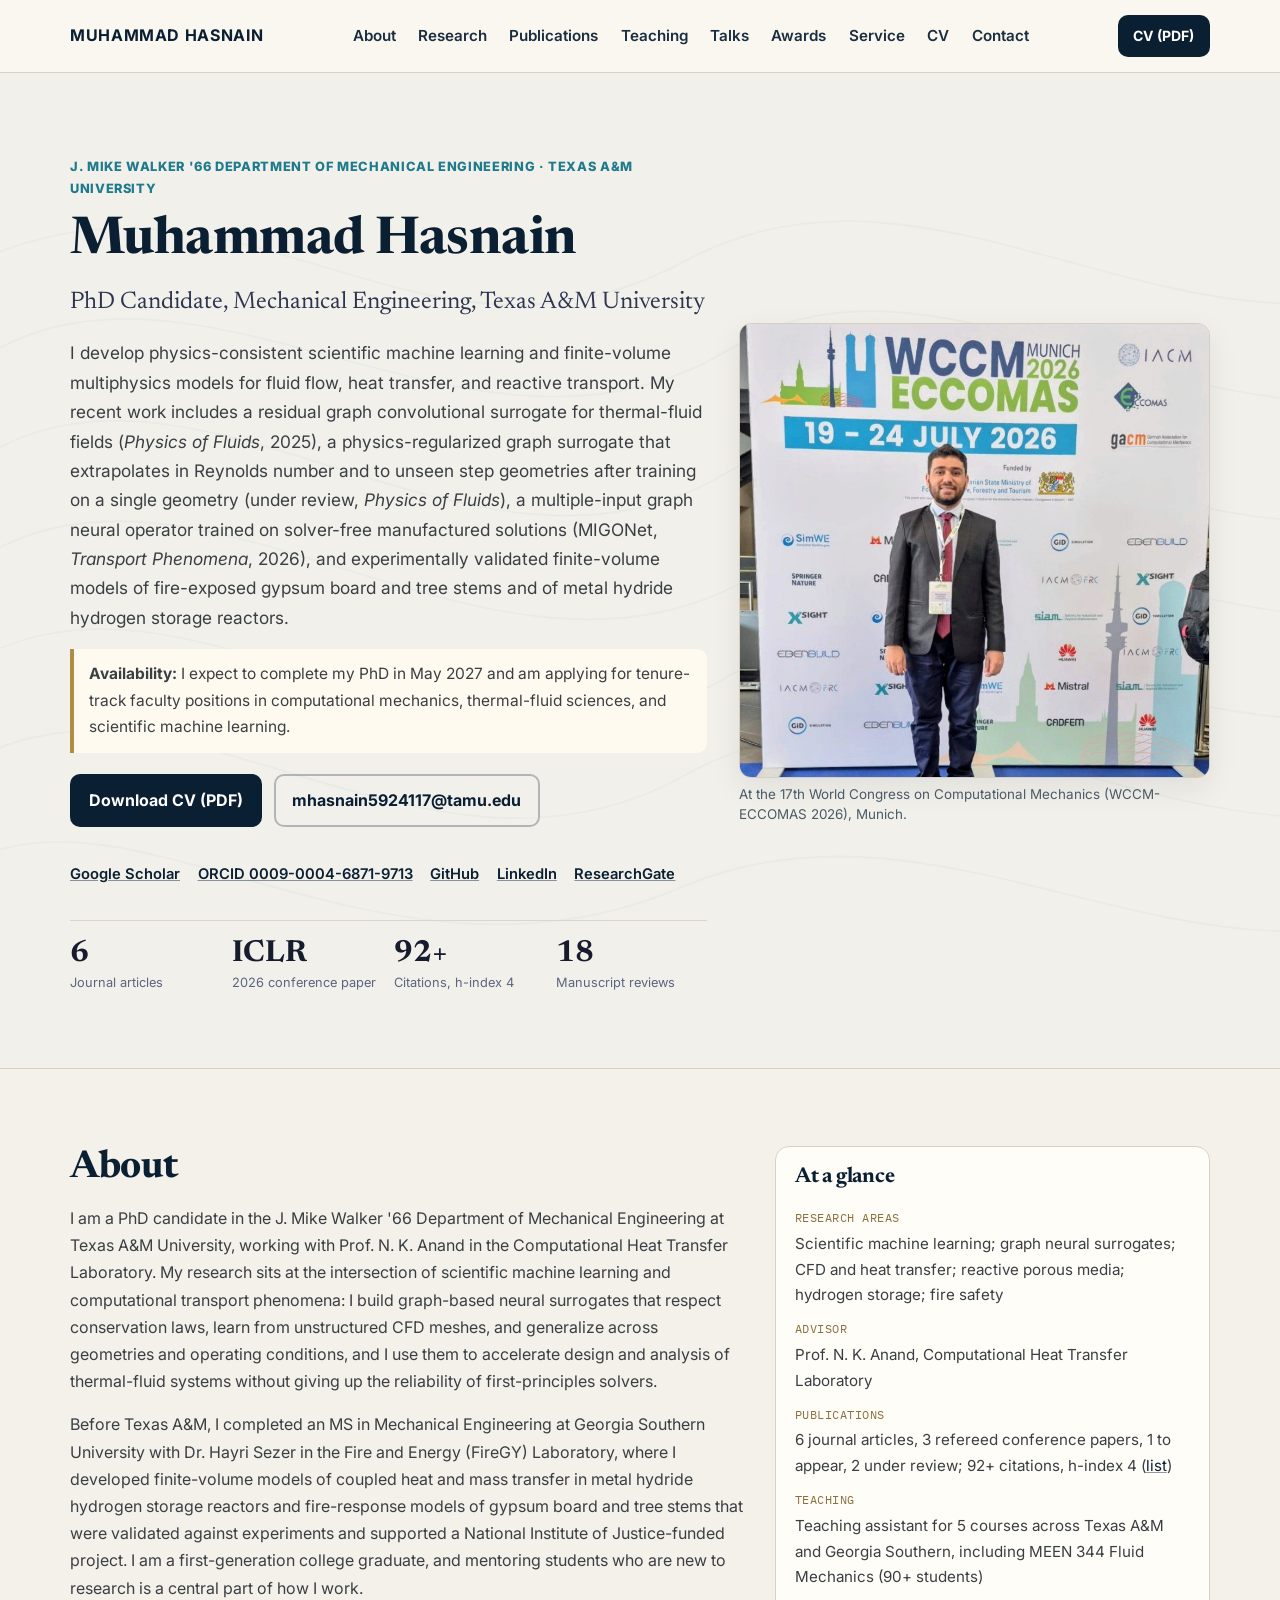
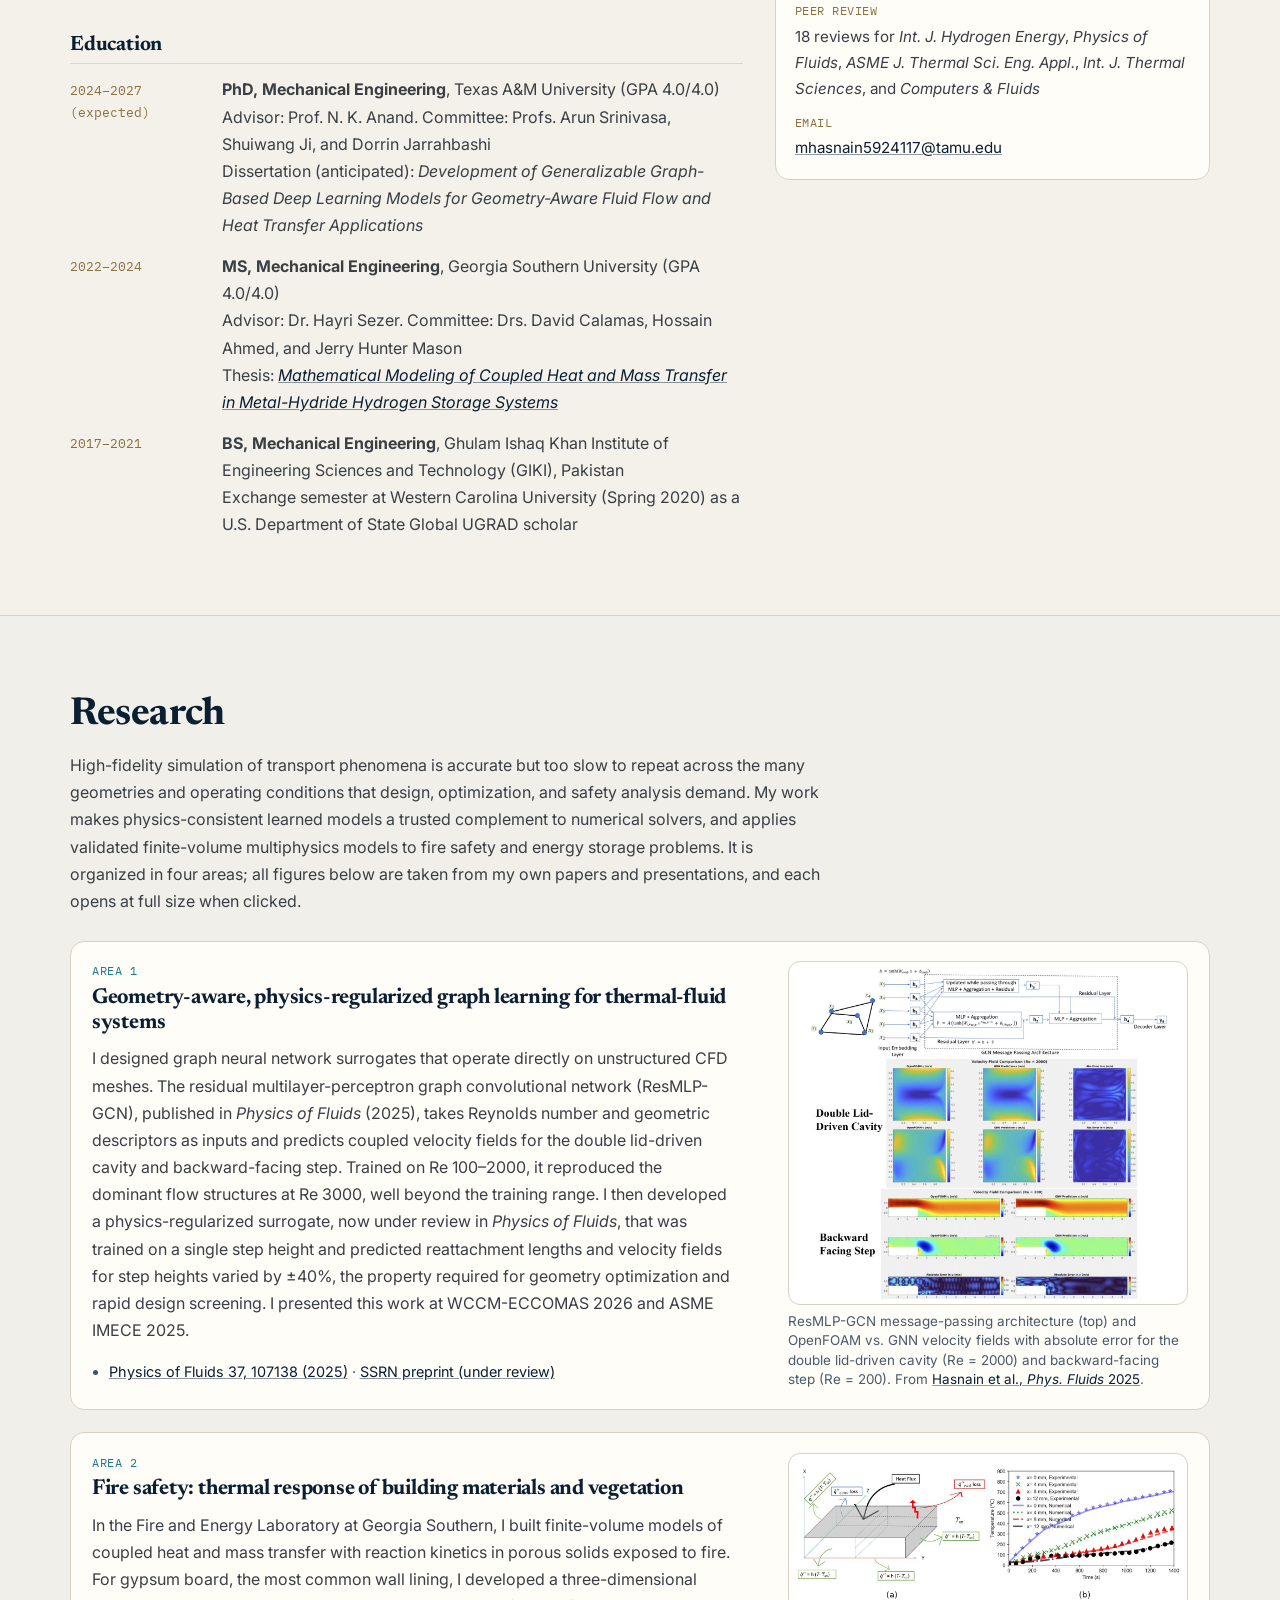
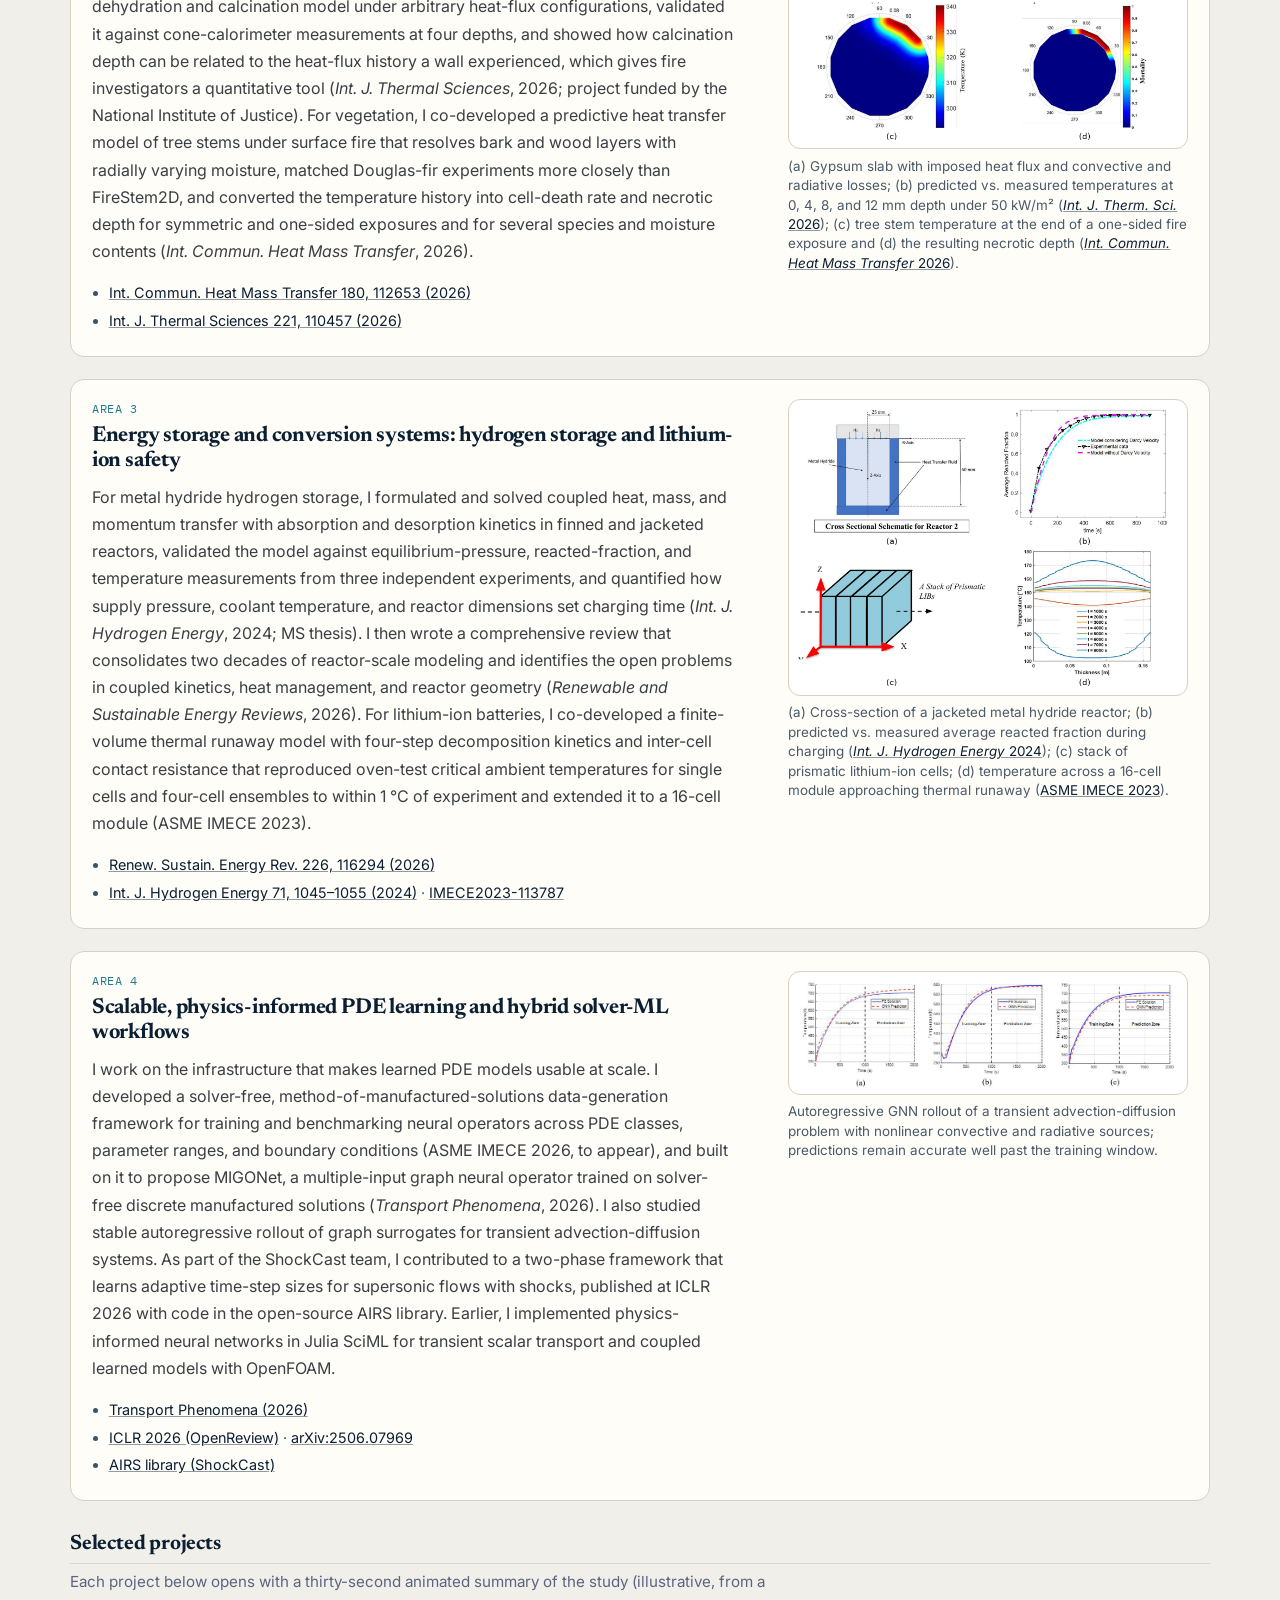
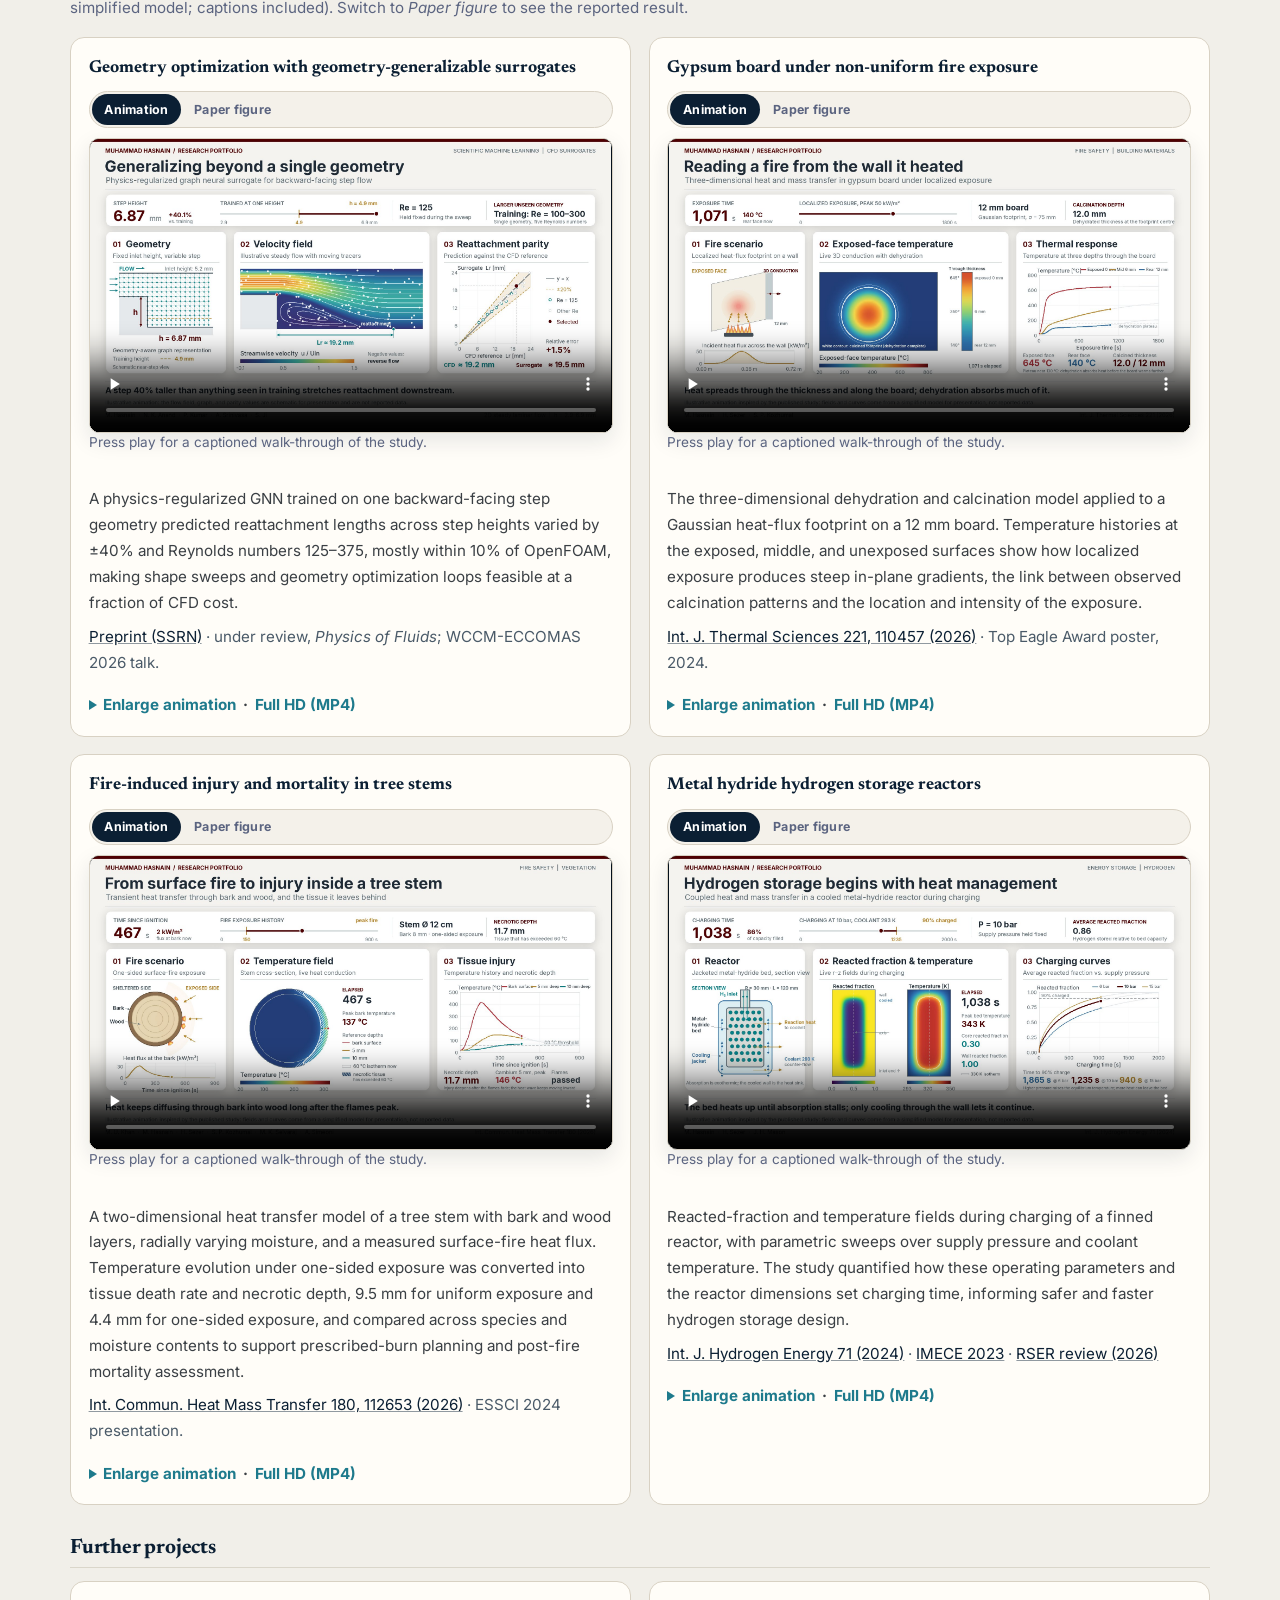
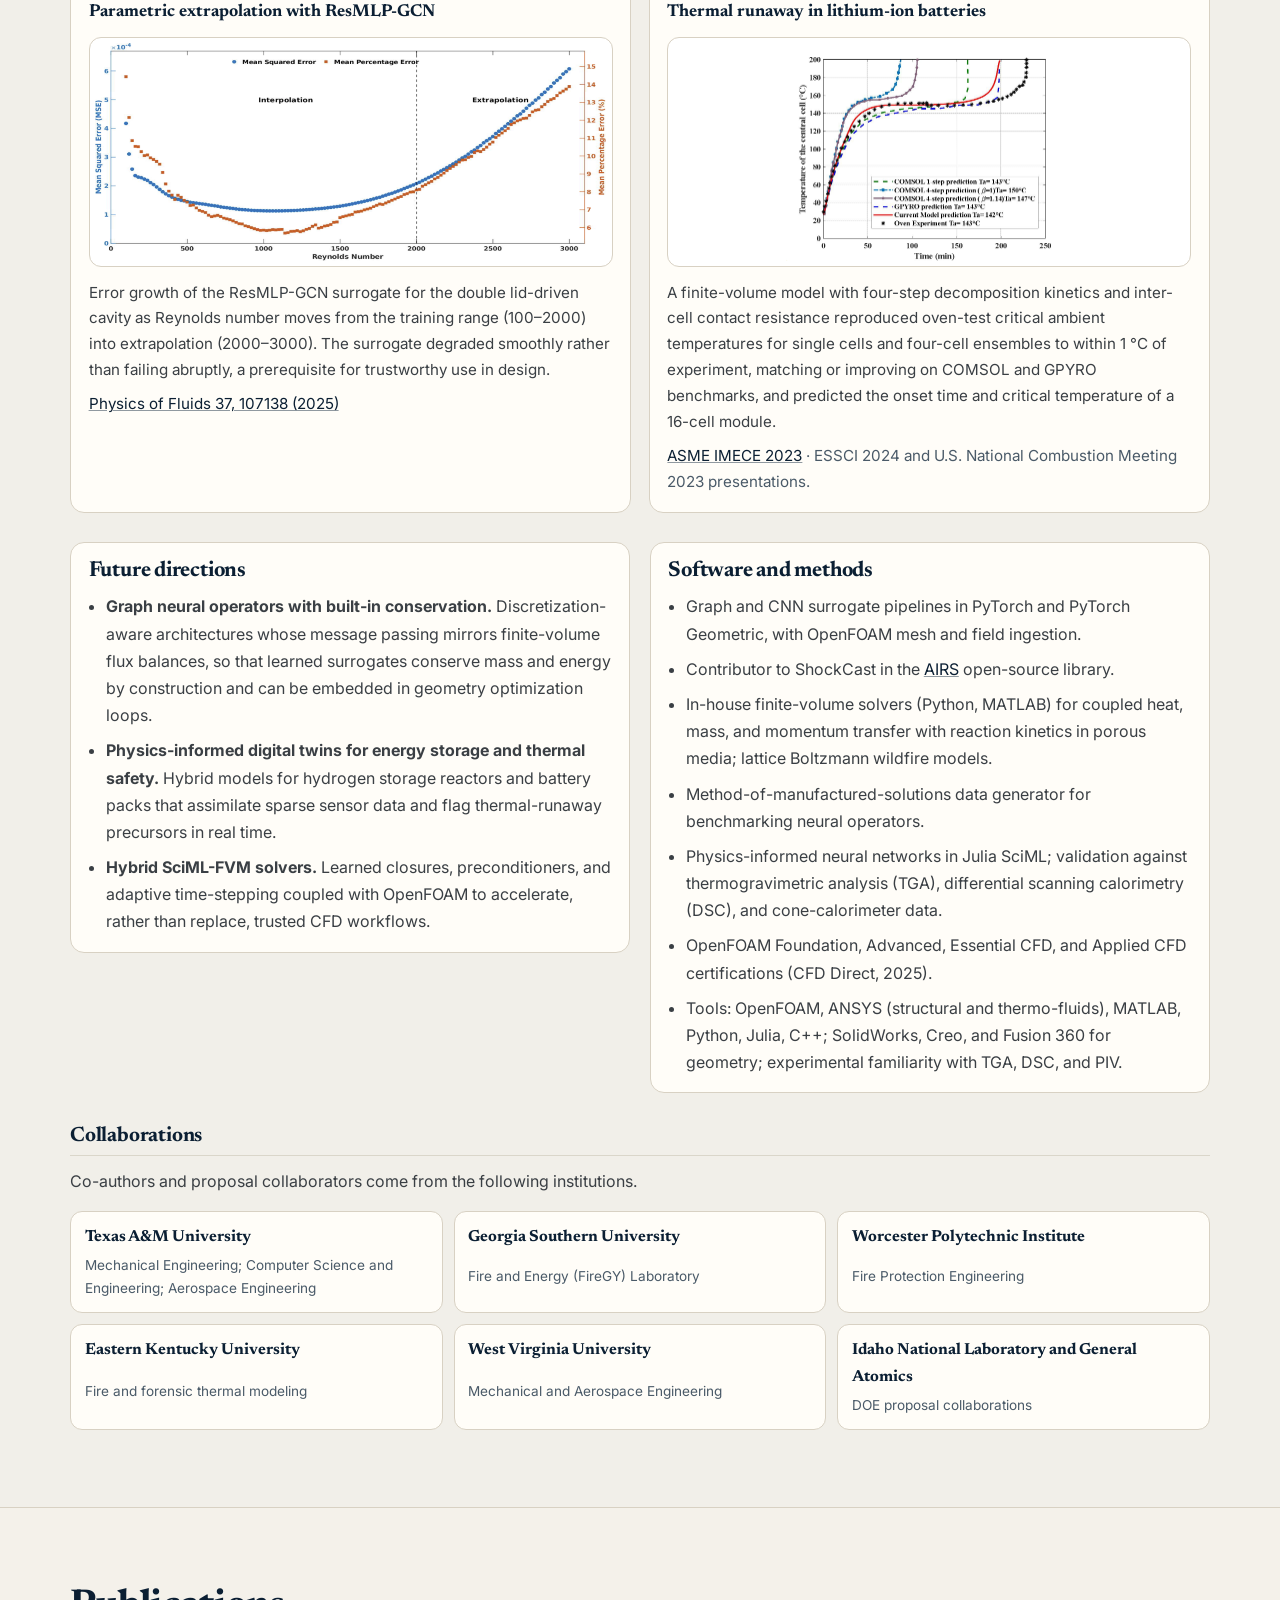
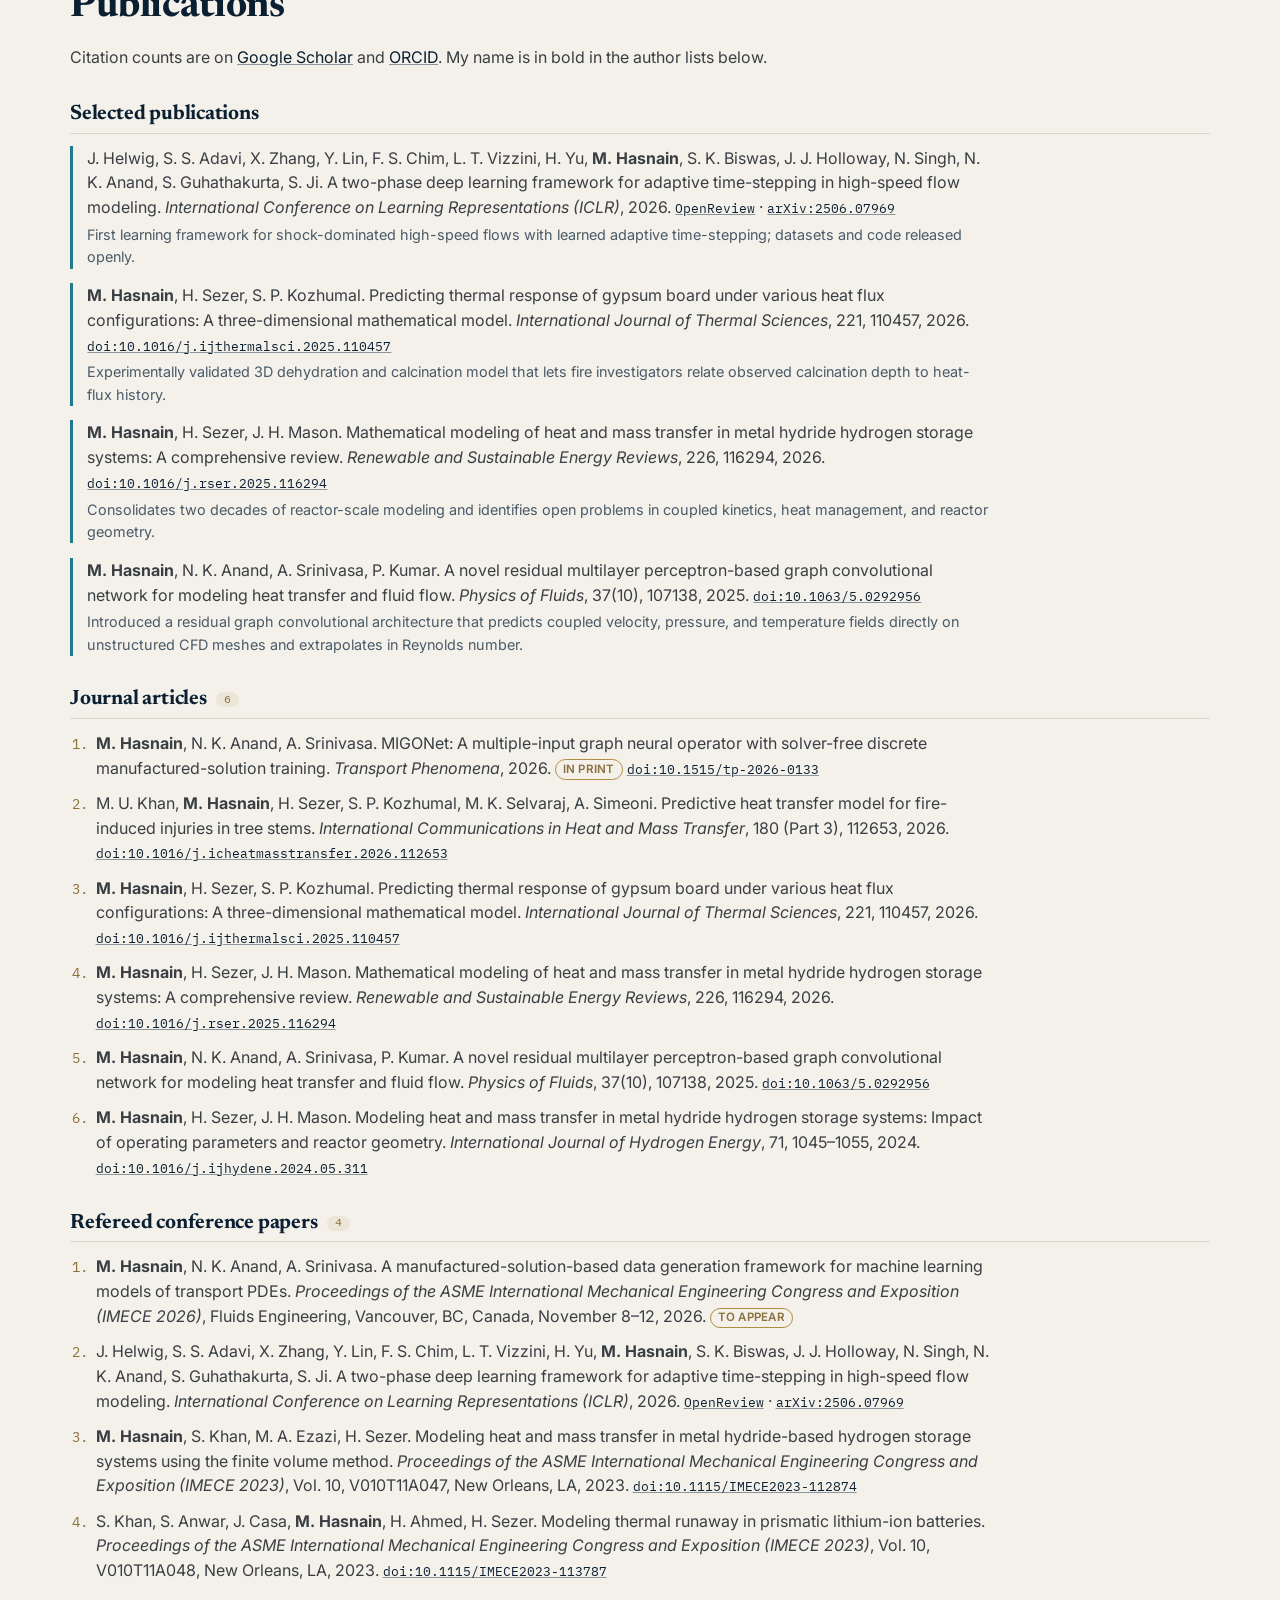
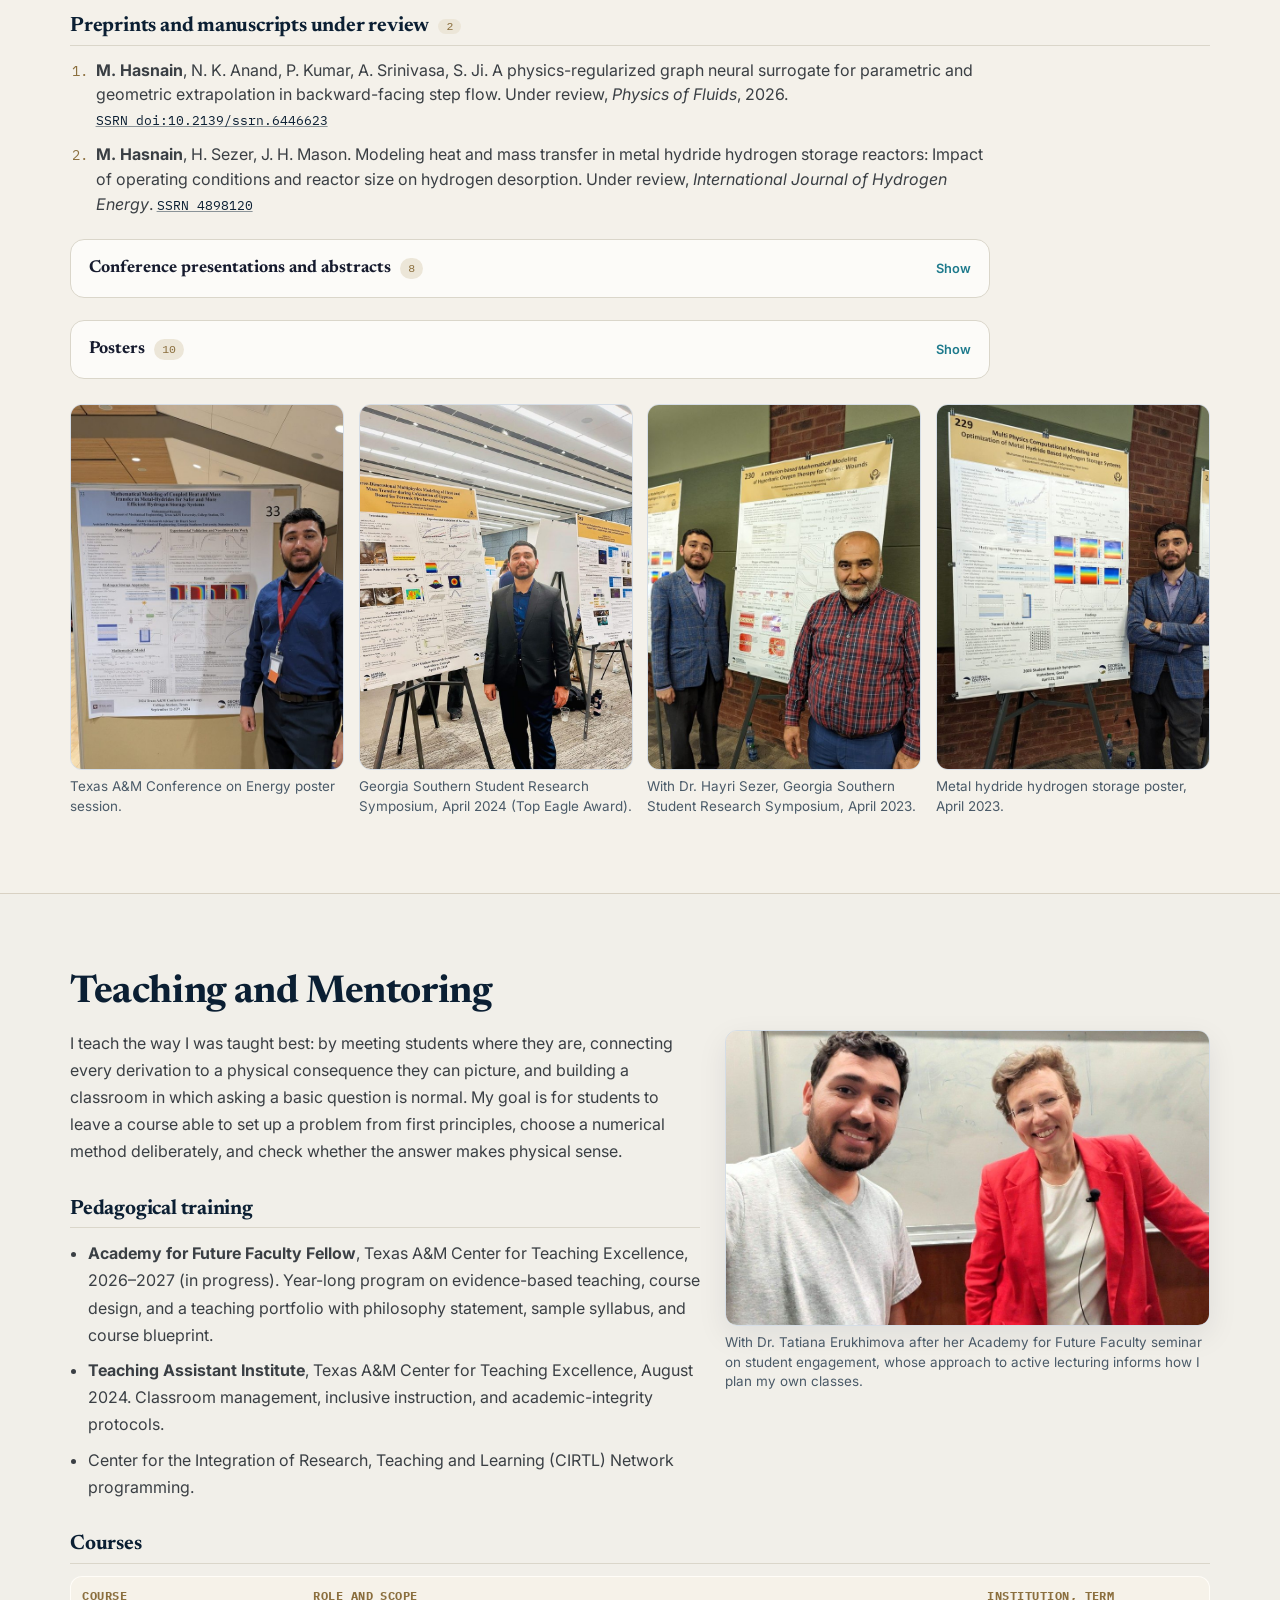
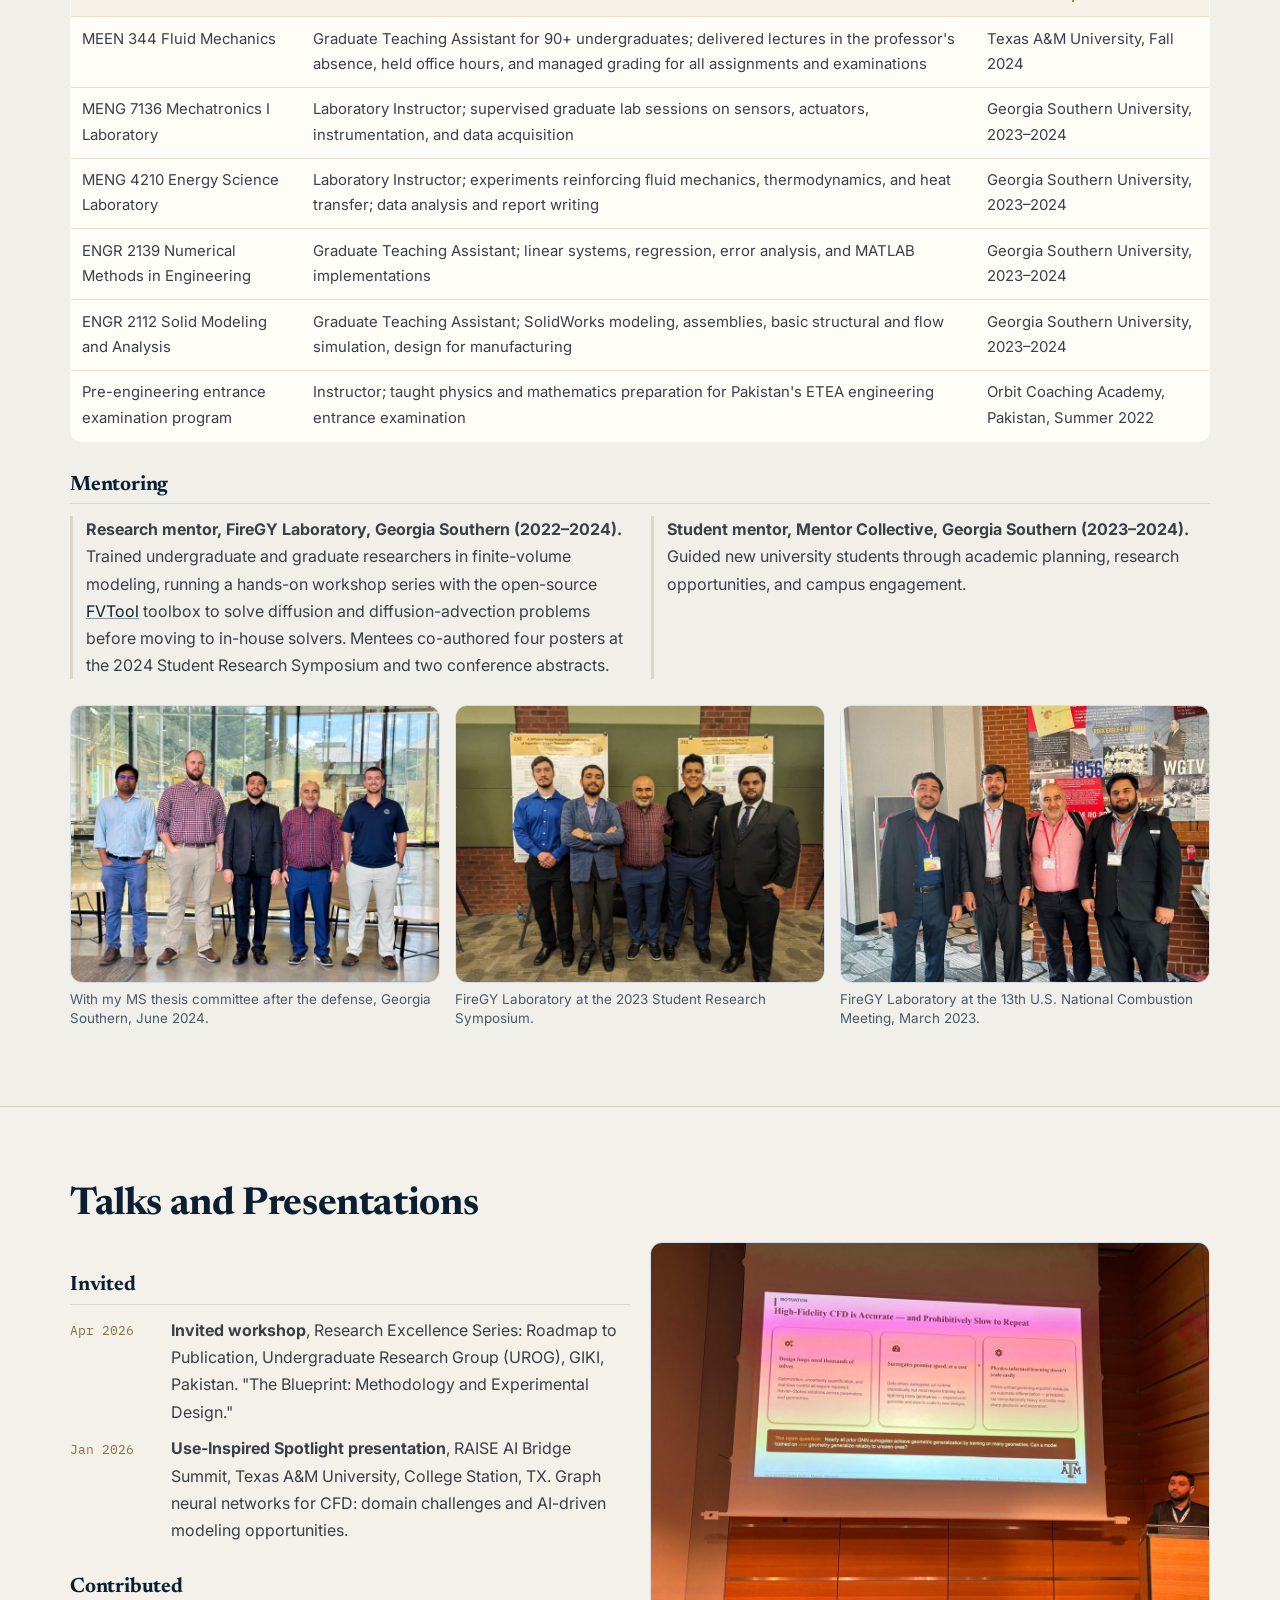
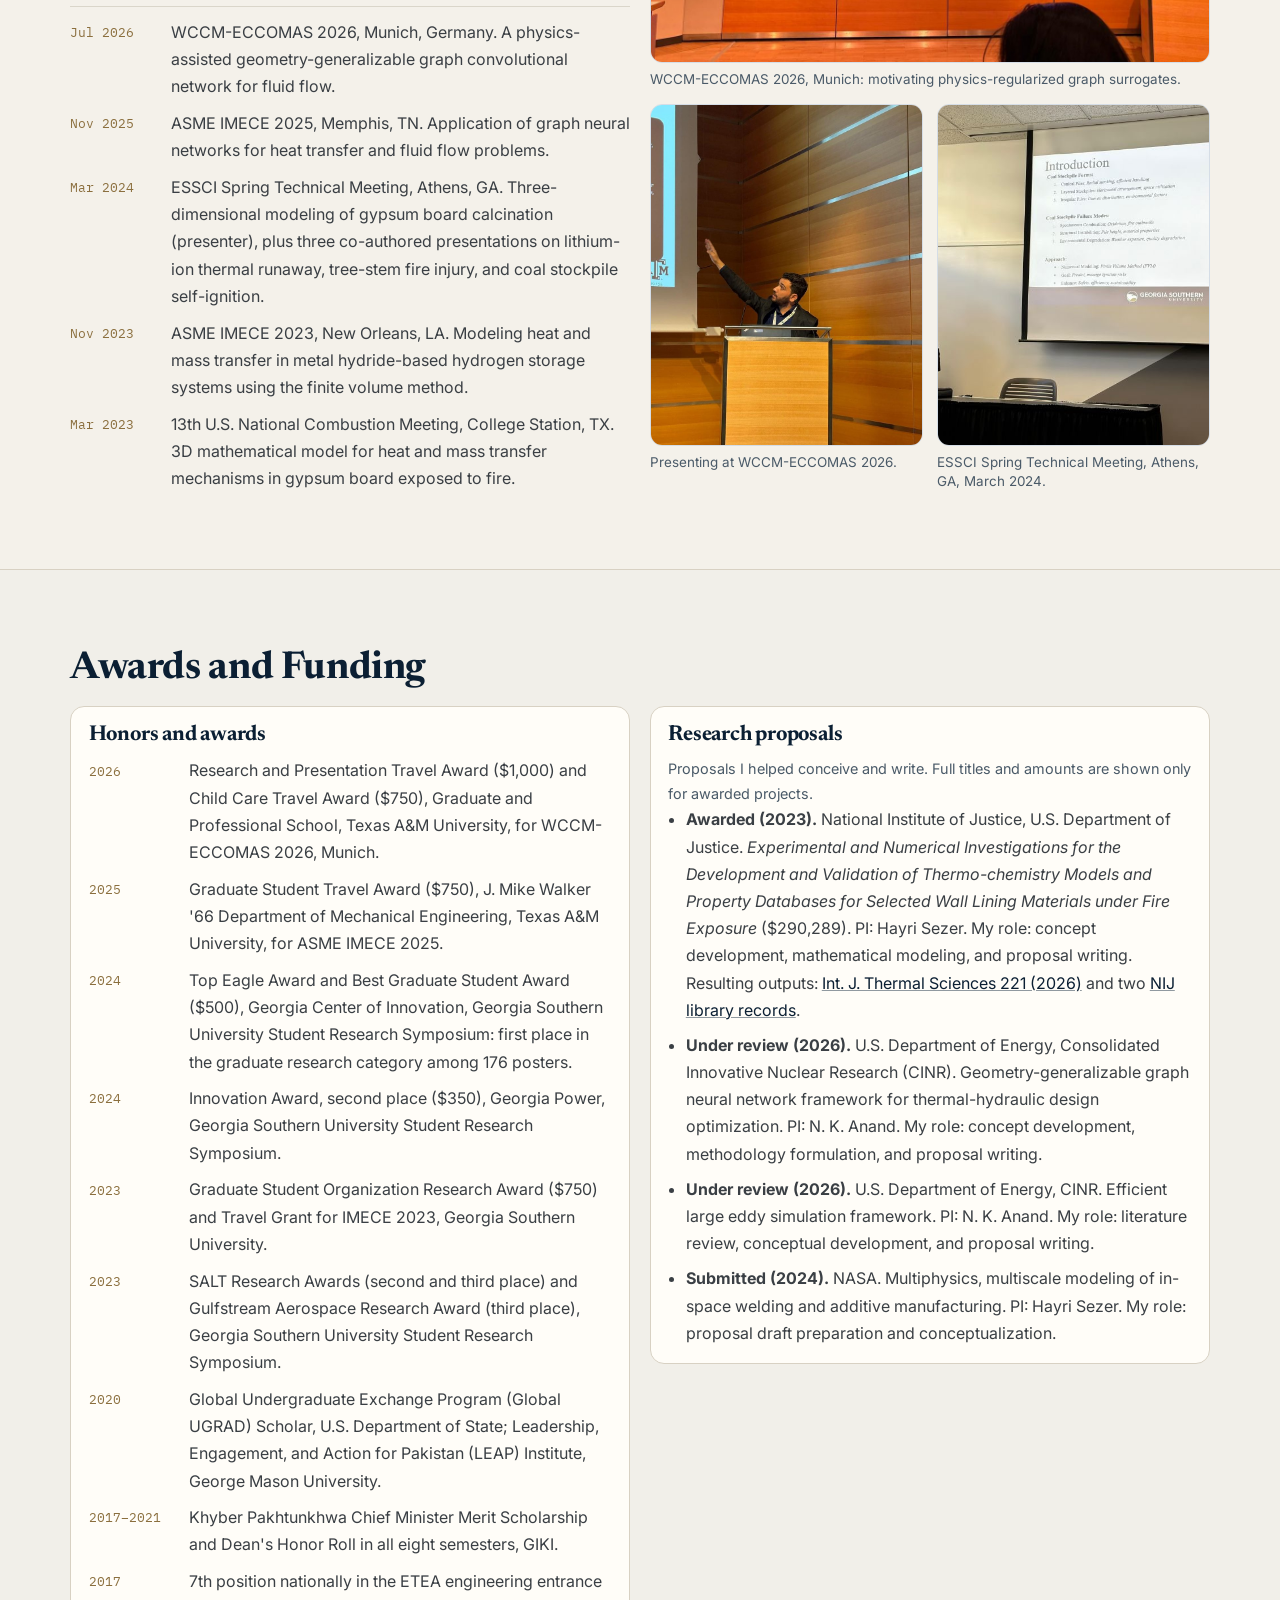
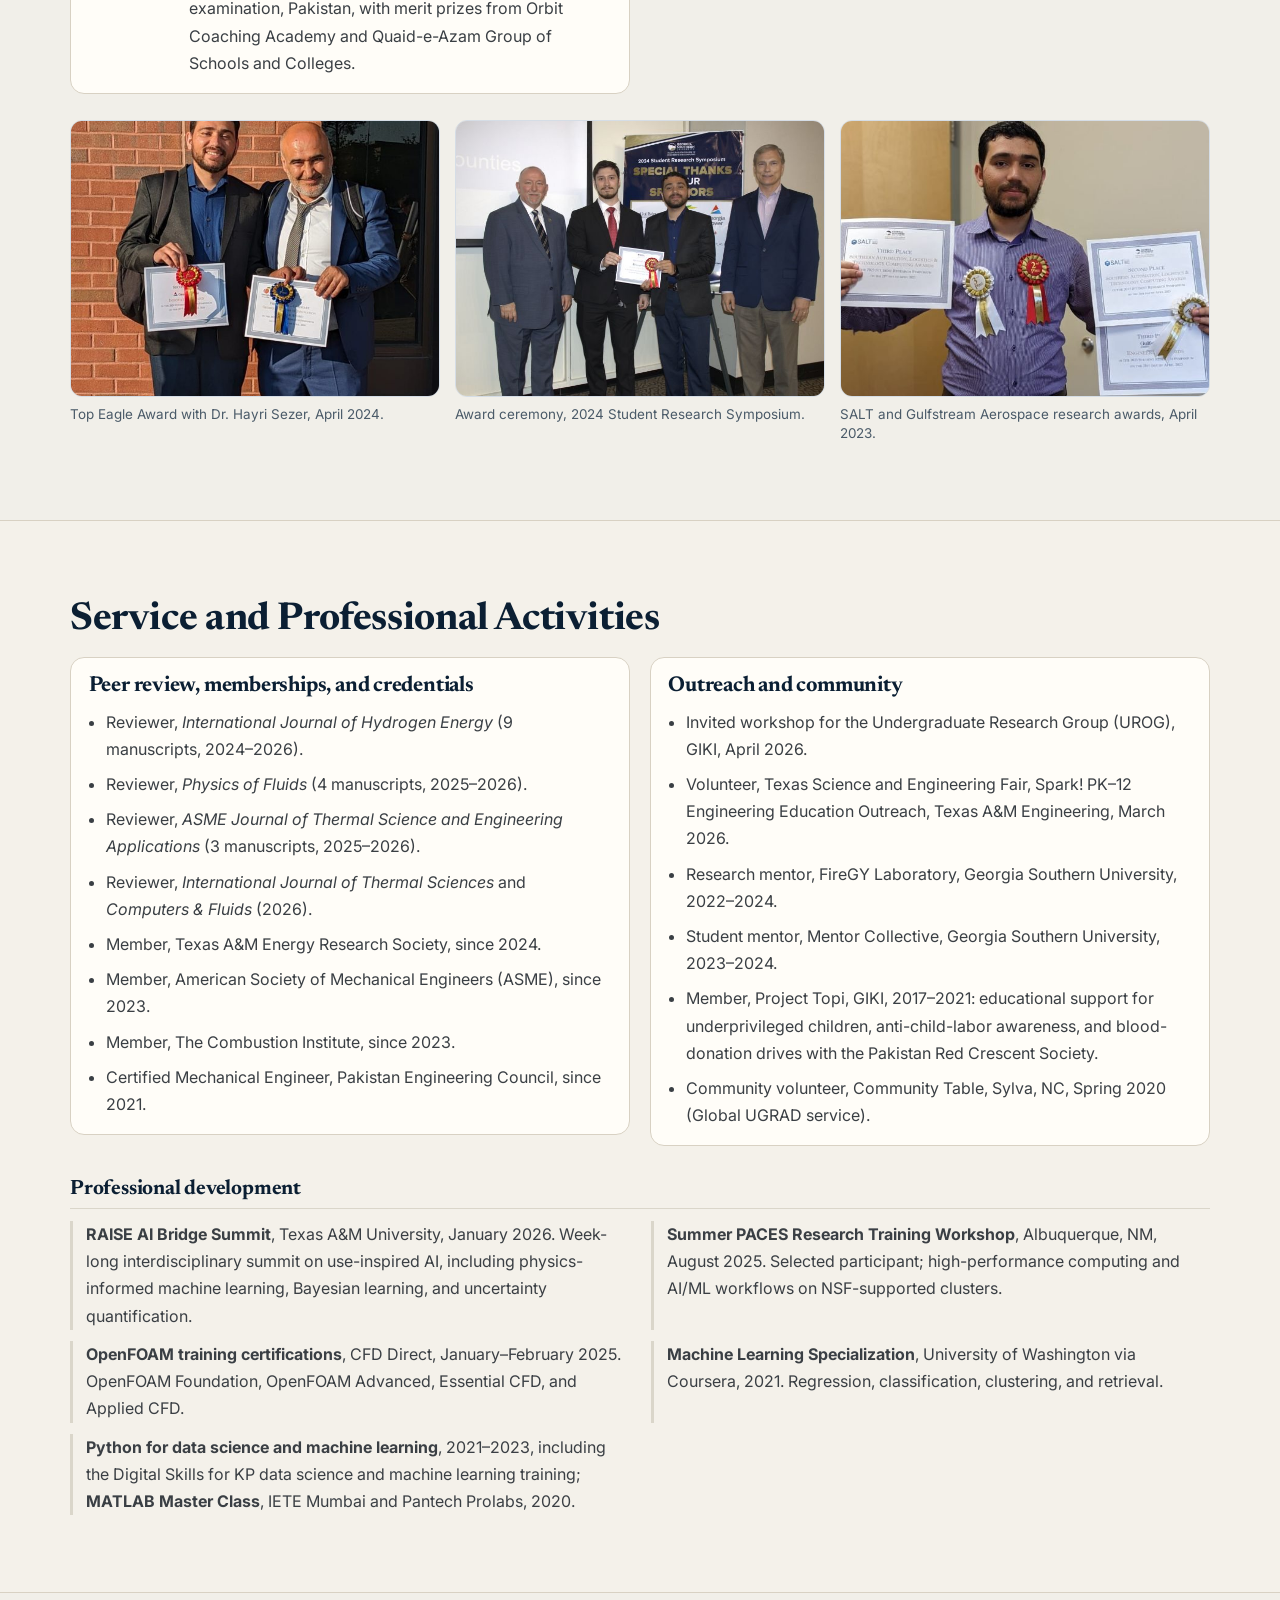
==== commit 2be7ef14: "Add key-number highlights, foldable lists, status badges, ResearchGate link, and an editing guide - " ====
--- a/docs/index.html
+++ b/docs/index.html
@@ -73,7 +73,8 @@
           "https://orcid.org/0009-0004-6871-9713",
           "https://github.com/mhasnain5924117",
           "https://www.linkedin.com/in/mhasnain1/",
-          "https://openreview.net/profile?id=~Muhammad_Hasnain1"
+          "https://openreview.net/profile?id=~Muhammad_Hasnain1",
+          "https://www.researchgate.net/profile/Muhammad-Hasnain-40"
         ],
         "knowsAbout": [
           "Scientific Machine Learning",
@@ -194,6 +195,13 @@
               <li><a href="https://orcid.org/0009-0004-6871-9713" target="_blank" rel="noopener">ORCID 0009-0004-6871-9713</a></li>
               <li><a href="https://github.com/mhasnain5924117" target="_blank" rel="noopener">GitHub</a></li>
               <li><a href="https://www.linkedin.com/in/mhasnain1/" target="_blank" rel="noopener">LinkedIn</a></li>
+              <li><a href="https://www.researchgate.net/profile/Muhammad-Hasnain-40" target="_blank" rel="noopener">ResearchGate</a></li>
+            </ul>
+            <ul class="hero-highlights" aria-label="Highlights">
+              <li><span class="hl-value">6</span><span class="hl-label">Journal articles</span></li>
+              <li><span class="hl-value">ICLR</span><span class="hl-label">2026 conference paper</span></li>
+              <li><span class="hl-value">92+</span><span class="hl-label">Citations, h-index 4</span></li>
+              <li><span class="hl-value">18</span><span class="hl-label">Manuscript reviews</span></li>
             </ul>
           </div>
           <figure class="hero-media">
@@ -546,56 +554,55 @@
               <p class="pub-why">Introduced a residual graph convolutional architecture that predicts coupled velocity, pressure, and temperature fields directly on unstructured CFD meshes and extrapolates in Reynolds number.</p>
             </li>
           </ol>
-
-          <h3 class="subheading">Journal articles</h3>
+          <h3 class="subheading">Journal articles <span class="heading-count">6</span></h3>
           <ol class="pub-list">
-            <li><strong>M. Hasnain</strong>, N. K. Anand, A. Srinivasa. MIGONet: A multiple-input graph neural operator with solver-free discrete manufactured-solution training. <em>Transport Phenomena</em>, 2026. In print. <a class="doi" href="https://doi.org/10.1515/tp-2026-0133" target="_blank" rel="noopener">doi:10.1515/tp-2026-0133</a></li>
+            <li><strong>M. Hasnain</strong>, N. K. Anand, A. Srinivasa. MIGONet: A multiple-input graph neural operator with solver-free discrete manufactured-solution training. <em>Transport Phenomena</em>, 2026. <span class="pub-status">In print</span> <a class="doi" href="https://doi.org/10.1515/tp-2026-0133" target="_blank" rel="noopener">doi:10.1515/tp-2026-0133</a></li>
             <li>M. U. Khan, <strong>M. Hasnain</strong>, H. Sezer, S. P. Kozhumal, M. K. Selvaraj, A. Simeoni. Predictive heat transfer model for fire-induced injuries in tree stems. <em>International Communications in Heat and Mass Transfer</em>, 180 (Part 3), 112653, 2026. <a class="doi" href="https://doi.org/10.1016/j.icheatmasstransfer.2026.112653" target="_blank" rel="noopener">doi:10.1016/j.icheatmasstransfer.2026.112653</a></li>
             <li><strong>M. Hasnain</strong>, H. Sezer, S. P. Kozhumal. Predicting thermal response of gypsum board under various heat flux configurations: A three-dimensional mathematical model. <em>International Journal of Thermal Sciences</em>, 221, 110457, 2026. <a class="doi" href="https://doi.org/10.1016/j.ijthermalsci.2025.110457" target="_blank" rel="noopener">doi:10.1016/j.ijthermalsci.2025.110457</a></li>
             <li><strong>M. Hasnain</strong>, H. Sezer, J. H. Mason. Mathematical modeling of heat and mass transfer in metal hydride hydrogen storage systems: A comprehensive review. <em>Renewable and Sustainable Energy Reviews</em>, 226, 116294, 2026. <a class="doi" href="https://doi.org/10.1016/j.rser.2025.116294" target="_blank" rel="noopener">doi:10.1016/j.rser.2025.116294</a></li>
             <li><strong>M. Hasnain</strong>, N. K. Anand, A. Srinivasa, P. Kumar. A novel residual multilayer perceptron-based graph convolutional network for modeling heat transfer and fluid flow. <em>Physics of Fluids</em>, 37(10), 107138, 2025. <a class="doi" href="https://doi.org/10.1063/5.0292956" target="_blank" rel="noopener">doi:10.1063/5.0292956</a></li>
             <li><strong>M. Hasnain</strong>, H. Sezer, J. H. Mason. Modeling heat and mass transfer in metal hydride hydrogen storage systems: Impact of operating parameters and reactor geometry. <em>International Journal of Hydrogen Energy</em>, 71, 1045–1055, 2024. <a class="doi" href="https://doi.org/10.1016/j.ijhydene.2024.05.311" target="_blank" rel="noopener">doi:10.1016/j.ijhydene.2024.05.311</a></li>
           </ol>
-
-          <h3 class="subheading">Refereed conference papers</h3>
+          <h3 class="subheading">Refereed conference papers <span class="heading-count">4</span></h3>
           <ol class="pub-list">
-            <li><strong>M. Hasnain</strong>, N. K. Anand, A. Srinivasa. A manufactured-solution-based data generation framework for machine learning models of transport PDEs. <em>Proceedings of the ASME International Mechanical Engineering Congress and Exposition (IMECE 2026)</em>, Fluids Engineering, Vancouver, BC, Canada, November 8–12, 2026. To appear.</li>
+            <li><strong>M. Hasnain</strong>, N. K. Anand, A. Srinivasa. A manufactured-solution-based data generation framework for machine learning models of transport PDEs. <em>Proceedings of the ASME International Mechanical Engineering Congress and Exposition (IMECE 2026)</em>, Fluids Engineering, Vancouver, BC, Canada, November 8–12, 2026. <span class="pub-status">To appear</span></li>
             <li>J. Helwig, S. S. Adavi, X. Zhang, Y. Lin, F. S. Chim, L. T. Vizzini, H. Yu, <strong>M. Hasnain</strong>, S. K. Biswas, J. J. Holloway, N. Singh, N. K. Anand, S. Guhathakurta, S. Ji. A two-phase deep learning framework for adaptive time-stepping in high-speed flow modeling. <em>International Conference on Learning Representations (ICLR)</em>, 2026. <a class="doi" href="https://openreview.net/forum?id=d4gzLgGl7I" target="_blank" rel="noopener">OpenReview</a> · <a class="doi" href="https://arxiv.org/abs/2506.07969" target="_blank" rel="noopener">arXiv:2506.07969</a></li>
             <li><strong>M. Hasnain</strong>, S. Khan, M. A. Ezazi, H. Sezer. Modeling heat and mass transfer in metal hydride-based hydrogen storage systems using the finite volume method. <em>Proceedings of the ASME International Mechanical Engineering Congress and Exposition (IMECE 2023)</em>, Vol. 10, V010T11A047, New Orleans, LA, 2023. <a class="doi" href="https://doi.org/10.1115/IMECE2023-112874" target="_blank" rel="noopener">doi:10.1115/IMECE2023-112874</a></li>
             <li>S. Khan, S. Anwar, J. Casa, <strong>M. Hasnain</strong>, H. Ahmed, H. Sezer. Modeling thermal runaway in prismatic lithium-ion batteries. <em>Proceedings of the ASME International Mechanical Engineering Congress and Exposition (IMECE 2023)</em>, Vol. 10, V010T11A048, New Orleans, LA, 2023. <a class="doi" href="https://doi.org/10.1115/IMECE2023-113787" target="_blank" rel="noopener">doi:10.1115/IMECE2023-113787</a></li>
           </ol>
-
-          <h3 class="subheading">Preprints and manuscripts under review</h3>
+          <h3 class="subheading">Preprints and manuscripts under review <span class="heading-count">2</span></h3>
           <ol class="pub-list">
             <li><strong>M. Hasnain</strong>, N. K. Anand, P. Kumar, A. Srinivasa, S. Ji. A physics-regularized graph neural surrogate for parametric and geometric extrapolation in backward-facing step flow. Under review, <em>Physics of Fluids</em>, 2026. <a class="doi" href="https://dx.doi.org/10.2139/ssrn.6446623" target="_blank" rel="noopener">SSRN doi:10.2139/ssrn.6446623</a></li>
             <li><strong>M. Hasnain</strong>, H. Sezer, J. H. Mason. Modeling heat and mass transfer in metal hydride hydrogen storage reactors: Impact of operating conditions and reactor size on hydrogen desorption. Under review, <em>International Journal of Hydrogen Energy</em>. <a class="doi" href="https://ssrn.com/abstract=4898120" target="_blank" rel="noopener">SSRN 4898120</a></li>
           </ol>
-
-          <h3 class="subheading">Conference presentations and abstracts</h3>
-          <ol class="pub-list">
-            <li><strong>M. Hasnain</strong>, N. K. Anand, P. Kumar, A. Srinivasa, S. Ji. A physics-assisted geometry-generalizable graph convolutional network for fluid flow. <em>17th World Congress on Computational Mechanics and 10th European Congress on Computational Methods in Applied Sciences and Engineering (WCCM-ECCOMAS 2026)</em>, CFD and Fluid-Structure Interaction track, Munich, Germany, July 19–24, 2026.</li>
-            <li><strong>M. Hasnain</strong>, N. K. Anand, A. Srinivasa, P. Kumar. Application of graph neural networks for heat transfer and fluid flow problems. <em>ASME IMECE 2025</em>, Machine Learning and Quantum Computing for Fluids track, Memphis, TN, November 2025.</li>
-            <li><strong>M. Hasnain</strong>, R. Paye, T. Borth, G. E. Gorbett, S. P. Kozhumal, H. Sezer. Three-dimensional mathematical modeling of heat and mass transfer during calcination of gypsum board exposed to fire. <em>Eastern States Section of the Combustion Institute (ESSCI) Spring Technical Meeting</em>, Athens, GA, March 2024.</li>
-            <li>S. Khan, <strong>M. Hasnain</strong>, J. Casa, A. Said, V. Akkerman, M. Selvaraj, A. Simeoni, H. Sezer. Mathematical modeling of heat-induced decomposition kinetics leading to thermal runaway in lithium-ion batteries. <em>ESSCI Spring Technical Meeting</em>, Athens, GA, March 2024.</li>
-            <li>M. Usman, <strong>M. Hasnain</strong>, S. Khan, A. Simeoni, R. Ziazi, H. Sezer. Mathematical model for predicting injuries and temperature distributions in stem exposed to fire. <em>ESSCI Spring Technical Meeting</em>, Athens, GA, March 2024.</li>
-            <li>A. Idris, S. Khan, <strong>M. Hasnain</strong>, M. Selvaraj, A. Simeoni, H. Sezer. Numerical modeling of spontaneous ignition in large coal stockpiles using finite volume method. <em>ESSCI Spring Technical Meeting</em>, Athens, GA, March 2024.</li>
-            <li><strong>M. Hasnain</strong>, R. Paye, J. Casa, T. Borth, G. E. Gorbett, S. P. Kozhumal, H. Sezer. 3D mathematical model for heat and mass transfer mechanisms in gypsum board exposed to fire. <em>13th U.S. National Combustion Meeting</em>, College Station, TX, March 2023. <a class="doi" href="https://nij.ojp.gov/library/publications/3d-mathematical-model-heat-and-mass-transfer-mechanisms-gypsum-board-exposed" target="_blank" rel="noopener">NIJ library record</a></li>
-            <li>S. Khan, <strong>M. Hasnain</strong>, A. Liaqat, V. Akkerman, H. Ahmed, S. P. Kozhumal, H. Sezer. The self-heating ignition of lithium-ion batteries: A comparative study of COMSOL and GPYRO models with finite volume toolbox. <em>13th U.S. National Combustion Meeting</em>, College Station, TX, March 2023.</li>
-          </ol>
-
-          <h3 class="subheading">Posters</h3>
-          <ol class="pub-list">
-            <li><strong>M. Hasnain</strong>, H. Sezer. Mathematical modeling of heat and mass transfer in metal-hydrides for safer and more efficient hydrogen storage reactors. <em>9th Annual Texas A&amp;M Conference on Energy</em>, College Station, TX, September 2025.</li>
-            <li><strong>M. Hasnain</strong>, M. U. Khan, H. Sezer. Three-dimensional multiphysics modeling of heat and mass transfer during calcination of gypsum board for forensic fire investigations. <em>Georgia Southern University Student Research Symposium</em>, Statesboro, GA, April 2024. <strong>Top Eagle Award, first place among 176 posters.</strong></li>
-            <li><strong>M. Hasnain</strong>, H. Sezer. Mathematical modeling of coupled heat and mass transport in metal-hydrides for safer and more efficient hydrogen storage systems. <em>Georgia Southern University Student Research Symposium</em>, Statesboro, GA, April 2024. <strong>Georgia Power Innovation Award, second place.</strong></li>
-            <li><strong>M. Hasnain</strong>, H. Sezer. Solving transient advection-diffusion equations using PINNs and the finite volume method. <em>Georgia Southern University Student Research Symposium</em>, Statesboro, GA, April 2024.</li>
-            <li>P. D. Castillo, S. Khan, <strong>M. Hasnain</strong>, H. Sezer. An immersed boundary method for drag coefficient calculations in complex rigid and flexible vegetation. <em>Georgia Southern University Student Research Symposium</em>, Statesboro, GA, April 2024.</li>
-            <li>J. Kruger, S. Khan, <strong>M. Hasnain</strong>, H. Sezer. Simulation of two pool fires converging using FDS and applications with wildfires. <em>Georgia Southern University Student Research Symposium</em>, Statesboro, GA, April 2024.</li>
-            <li><strong>M. Hasnain</strong>, H. Sezer. A diffusion-based mathematical modeling of hyperbaric oxygen therapy for chronic wounds. <em>Georgia Southern University Student Research Symposium</em>, Statesboro, GA, April 2023. <strong>SALT Research Award, second place.</strong></li>
-            <li><strong>M. Hasnain</strong>, H. Sezer. Modeling and optimization of metal hydride based hydrogen storage systems. <em>Georgia Southern University Student Research Symposium</em>, Statesboro, GA, April 2023. <strong>SALT Research Award, third place.</strong></li>
-            <li>S. Khan, <strong>M. Hasnain</strong>, H. Sezer. Mathematical modeling of thermal runaway in lithium-ion batteries. <em>Georgia Southern University Student Research Symposium</em>, Statesboro, GA, April 2023. <strong>Gulfstream Aerospace Research Award, third place.</strong></li>
-            <li>S. Khan, <strong>M. Hasnain</strong>, H. Sezer. A mathematical model for thermal metamaterials. <em>Georgia Southern University Student Research Symposium</em>, Statesboro, GA, April 2023.</li>
-          </ol>
+          <details class="more-block">
+            <summary><span class="more-title">Conference presentations and abstracts</span> <span class="more-count">8</span></summary>
+            <ol class="pub-list">
+              <li><strong>M. Hasnain</strong>, N. K. Anand, P. Kumar, A. Srinivasa, S. Ji. A physics-assisted geometry-generalizable graph convolutional network for fluid flow. <em>17th World Congress on Computational Mechanics and 10th European Congress on Computational Methods in Applied Sciences and Engineering (WCCM-ECCOMAS 2026)</em>, CFD and Fluid-Structure Interaction track, Munich, Germany, July 19–24, 2026.</li>
+              <li><strong>M. Hasnain</strong>, N. K. Anand, A. Srinivasa, P. Kumar. Application of graph neural networks for heat transfer and fluid flow problems. <em>ASME IMECE 2025</em>, Machine Learning and Quantum Computing for Fluids track, Memphis, TN, November 2025.</li>
+              <li><strong>M. Hasnain</strong>, R. Paye, T. Borth, G. E. Gorbett, S. P. Kozhumal, H. Sezer. Three-dimensional mathematical modeling of heat and mass transfer during calcination of gypsum board exposed to fire. <em>Eastern States Section of the Combustion Institute (ESSCI) Spring Technical Meeting</em>, Athens, GA, March 2024.</li>
+              <li>S. Khan, <strong>M. Hasnain</strong>, J. Casa, A. Said, V. Akkerman, M. Selvaraj, A. Simeoni, H. Sezer. Mathematical modeling of heat-induced decomposition kinetics leading to thermal runaway in lithium-ion batteries. <em>ESSCI Spring Technical Meeting</em>, Athens, GA, March 2024.</li>
+              <li>M. Usman, <strong>M. Hasnain</strong>, S. Khan, A. Simeoni, R. Ziazi, H. Sezer. Mathematical model for predicting injuries and temperature distributions in stem exposed to fire. <em>ESSCI Spring Technical Meeting</em>, Athens, GA, March 2024.</li>
+              <li>A. Idris, S. Khan, <strong>M. Hasnain</strong>, M. Selvaraj, A. Simeoni, H. Sezer. Numerical modeling of spontaneous ignition in large coal stockpiles using finite volume method. <em>ESSCI Spring Technical Meeting</em>, Athens, GA, March 2024.</li>
+              <li><strong>M. Hasnain</strong>, R. Paye, J. Casa, T. Borth, G. E. Gorbett, S. P. Kozhumal, H. Sezer. 3D mathematical model for heat and mass transfer mechanisms in gypsum board exposed to fire. <em>13th U.S. National Combustion Meeting</em>, College Station, TX, March 2023. <a class="doi" href="https://nij.ojp.gov/library/publications/3d-mathematical-model-heat-and-mass-transfer-mechanisms-gypsum-board-exposed" target="_blank" rel="noopener">NIJ library record</a></li>
+              <li>S. Khan, <strong>M. Hasnain</strong>, A. Liaqat, V. Akkerman, H. Ahmed, S. P. Kozhumal, H. Sezer. The self-heating ignition of lithium-ion batteries: A comparative study of COMSOL and GPYRO models with finite volume toolbox. <em>13th U.S. National Combustion Meeting</em>, College Station, TX, March 2023.</li>
+            </ol>
+          </details>
+          <details class="more-block">
+            <summary><span class="more-title">Posters</span> <span class="more-count">10</span></summary>
+            <ol class="pub-list">
+              <li><strong>M. Hasnain</strong>, H. Sezer. Mathematical modeling of heat and mass transfer in metal-hydrides for safer and more efficient hydrogen storage reactors. <em>9th Annual Texas A&amp;M Conference on Energy</em>, College Station, TX, September 2025.</li>
+              <li><strong>M. Hasnain</strong>, M. U. Khan, H. Sezer. Three-dimensional multiphysics modeling of heat and mass transfer during calcination of gypsum board for forensic fire investigations. <em>Georgia Southern University Student Research Symposium</em>, Statesboro, GA, April 2024. <strong>Top Eagle Award, first place among 176 posters.</strong></li>
+              <li><strong>M. Hasnain</strong>, H. Sezer. Mathematical modeling of coupled heat and mass transport in metal-hydrides for safer and more efficient hydrogen storage systems. <em>Georgia Southern University Student Research Symposium</em>, Statesboro, GA, April 2024. <strong>Georgia Power Innovation Award, second place.</strong></li>
+              <li><strong>M. Hasnain</strong>, H. Sezer. Solving transient advection-diffusion equations using PINNs and the finite volume method. <em>Georgia Southern University Student Research Symposium</em>, Statesboro, GA, April 2024.</li>
+              <li>P. D. Castillo, S. Khan, <strong>M. Hasnain</strong>, H. Sezer. An immersed boundary method for drag coefficient calculations in complex rigid and flexible vegetation. <em>Georgia Southern University Student Research Symposium</em>, Statesboro, GA, April 2024.</li>
+              <li>J. Kruger, S. Khan, <strong>M. Hasnain</strong>, H. Sezer. Simulation of two pool fires converging using FDS and applications with wildfires. <em>Georgia Southern University Student Research Symposium</em>, Statesboro, GA, April 2024.</li>
+              <li><strong>M. Hasnain</strong>, H. Sezer. A diffusion-based mathematical modeling of hyperbaric oxygen therapy for chronic wounds. <em>Georgia Southern University Student Research Symposium</em>, Statesboro, GA, April 2023. <strong>SALT Research Award, second place.</strong></li>
+              <li><strong>M. Hasnain</strong>, H. Sezer. Modeling and optimization of metal hydride based hydrogen storage systems. <em>Georgia Southern University Student Research Symposium</em>, Statesboro, GA, April 2023. <strong>SALT Research Award, third place.</strong></li>
+              <li>S. Khan, <strong>M. Hasnain</strong>, H. Sezer. Mathematical modeling of thermal runaway in lithium-ion batteries. <em>Georgia Southern University Student Research Symposium</em>, Statesboro, GA, April 2023. <strong>Gulfstream Aerospace Research Award, third place.</strong></li>
+              <li>S. Khan, <strong>M. Hasnain</strong>, H. Sezer. A mathematical model for thermal metamaterials. <em>Georgia Southern University Student Research Symposium</em>, Statesboro, GA, April 2023.</li>
+            </ol>
+          </details>
           
           <div class="photo-strip" aria-label="Poster presentation photographs">
             <figure>
@@ -889,18 +896,23 @@
             <li><time datetime="2026-04">Apr 2026</time><span>Invited workshop "The Blueprint: Methodology and Experimental Design" for the Undergraduate Research Group at GIKI.</span></li>
             <li><time datetime="2026-03">Mar 2026</time><span>Volunteered at the Texas Science and Engineering Fair through Spark! PK–12 outreach; three-dimensional gypsum board thermal response model published in <em>International Journal of Thermal Sciences</em>.</span></li>
             <li><time datetime="2026-01">Jan 2026</time><span>ShockCast accepted at ICLR 2026; Use-Inspired Spotlight presentation at the RAISE AI Bridge Summit, Texas A&amp;M; metal hydride modeling review published in <em>Renewable and Sustainable Energy Reviews</em>.</span></li>
-            <li><time datetime="2025-11">Nov 2025</time><span>Presented graph neural networks for heat transfer and fluid flow at ASME IMECE 2025, Memphis, with a departmental Graduate Student Travel Award.</span></li>
-            <li><time datetime="2025-10">Oct 2025</time><span>ResMLP-GCN paper published in <em>Physics of Fluids</em>.</span></li>
-            <li><time datetime="2025-09">Sep 2025</time><span>Poster on heat and mass transfer in metal hydride reactors at the 9th Annual Texas A&amp;M Conference on Energy.</span></li>
-            <li><time datetime="2025-08">Aug 2025</time><span>Selected for the Summer PACES Research Training Workshop on HPC and AI/ML workflows, Albuquerque, NM.</span></li>
-            <li><time datetime="2024-08">Aug 2024</time><span>Began PhD at Texas A&amp;M University in the Computational Heat Transfer Laboratory with Prof. N. K. Anand; completed the Teaching Assistant Institute.</span></li>
-            <li><time datetime="2024-06">Jun 2024</time><span>Defended MS thesis at Georgia Southern; metal hydride reactor paper published in <em>International Journal of Hydrogen Energy</em>.</span></li>
-            <li><time datetime="2024-04">Apr 2024</time><span>Top Eagle Award (first among 176 posters) and Georgia Power Innovation Award at the Georgia Southern Student Research Symposium.</span></li>
-            <li><time datetime="2024-03">Mar 2024</time><span>Four fire and combustion modeling presentations at the ESSCI Spring Technical Meeting, Athens, GA.</span></li>
-            <li><time datetime="2023-11">Nov 2023</time><span>Two papers presented at ASME IMECE 2023, New Orleans, with a Graduate Student Organization travel grant.</span></li>
-            <li><time datetime="2023-04">Apr 2023</time><span>SALT and Gulfstream Aerospace research awards at the Georgia Southern Student Research Symposium.</span></li>
-            <li><time datetime="2023-03">Mar 2023</time><span>Presented the 3D gypsum board model at the 13th U.S. National Combustion Meeting, College Station.</span></li>
           </ul>
+          <details class="more-block">
+            <summary><span class="more-title">Earlier news</span> <span class="more-count">11</span></summary>
+            <ul class="news-list">
+              <li><time datetime="2025-11">Nov 2025</time><span>Presented graph neural networks for heat transfer and fluid flow at ASME IMECE 2025, Memphis, with a departmental Graduate Student Travel Award.</span></li>
+              <li><time datetime="2025-10">Oct 2025</time><span>ResMLP-GCN paper published in <em>Physics of Fluids</em>.</span></li>
+              <li><time datetime="2025-09">Sep 2025</time><span>Poster on heat and mass transfer in metal hydride reactors at the 9th Annual Texas A&amp;M Conference on Energy.</span></li>
+              <li><time datetime="2025-08">Aug 2025</time><span>Selected for the Summer PACES Research Training Workshop on HPC and AI/ML workflows, Albuquerque, NM.</span></li>
+              <li><time datetime="2024-08">Aug 2024</time><span>Began PhD at Texas A&amp;M University in the Computational Heat Transfer Laboratory with Prof. N. K. Anand; completed the Teaching Assistant Institute.</span></li>
+              <li><time datetime="2024-06">Jun 2024</time><span>Defended MS thesis at Georgia Southern; metal hydride reactor paper published in <em>International Journal of Hydrogen Energy</em>.</span></li>
+              <li><time datetime="2024-04">Apr 2024</time><span>Top Eagle Award (first among 176 posters) and Georgia Power Innovation Award at the Georgia Southern Student Research Symposium.</span></li>
+              <li><time datetime="2024-03">Mar 2024</time><span>Four fire and combustion modeling presentations at the ESSCI Spring Technical Meeting, Athens, GA.</span></li>
+              <li><time datetime="2023-11">Nov 2023</time><span>Two papers presented at ASME IMECE 2023, New Orleans, with a Graduate Student Organization travel grant.</span></li>
+              <li><time datetime="2023-04">Apr 2023</time><span>SALT and Gulfstream Aerospace research awards at the Georgia Southern Student Research Symposium.</span></li>
+              <li><time datetime="2023-03">Mar 2023</time><span>Presented the 3D gypsum board model at the 13th U.S. National Combustion Meeting, College Station.</span></li>
+            </ul>
+          </details>
         </div>
       </section>
 
@@ -919,7 +931,8 @@
                 <a href="https://orcid.org/0009-0004-6871-9713" target="_blank" rel="noopener">ORCID</a> ·
                 <a href="https://github.com/mhasnain5924117" target="_blank" rel="noopener">GitHub</a> ·
                 <a href="https://www.linkedin.com/in/mhasnain1/" target="_blank" rel="noopener">LinkedIn</a> ·
-                <a href="https://openreview.net/profile?id=~Muhammad_Hasnain1" target="_blank" rel="noopener">OpenReview</a>
+                <a href="https://openreview.net/profile?id=~Muhammad_Hasnain1" target="_blank" rel="noopener">OpenReview</a> ·
+                <a href="https://www.researchgate.net/profile/Muhammad-Hasnain-40" target="_blank" rel="noopener">ResearchGate</a>
               </li>
               <li><strong>CV:</strong> <a href="assets/cv/Muhammad_Hasnain_CV.pdf" target="_blank" rel="noopener">Download PDF</a></li>
             </ul>
--- a/docs/assets/css/styles.css
+++ b/docs/assets/css/styles.css
@@ -1291,3 +1291,139 @@
     display: block !important;
   }
 }
+
+/* ===================== Additions (2026-11): highlights, foldable lists, badges ===================== */
+
+section[id] {
+  scroll-margin-top: 84px;
+}
+
+.hero-highlights {
+  list-style: none;
+  margin: 1.6rem 0 0;
+  padding: 1.1rem 0 0;
+  border-top: 1px solid var(--hairline);
+  display: grid;
+  grid-template-columns: repeat(4, minmax(0, 1fr));
+  gap: 0.75rem;
+}
+
+.hero-highlights li {
+  display: grid;
+  gap: 0.15rem;
+}
+
+.hl-value {
+  font-family: var(--serif);
+  font-size: clamp(1.45rem, 3vw, 1.9rem);
+  font-weight: 700;
+  line-height: 1.1;
+  color: var(--ink-strong);
+}
+
+.hl-label {
+  font-size: 0.8rem;
+  line-height: 1.35;
+  color: var(--ink-muted);
+}
+
+.heading-count,
+.more-count {
+  display: inline-block;
+  margin-left: 0.35rem;
+  padding: 0.05rem 0.5rem;
+  border-radius: 999px;
+  background: #ece6d8;
+  color: var(--brass);
+  font-family: var(--mono);
+  font-size: 0.72rem;
+  font-weight: 500;
+  vertical-align: middle;
+}
+
+.more-block {
+  margin-top: 1.4rem;
+  max-width: 92ch;
+  border: 1px solid var(--hairline);
+  border-radius: var(--radius);
+  background: var(--surface);
+}
+
+.more-block > summary {
+  cursor: pointer;
+  list-style: none;
+  display: flex;
+  align-items: center;
+  gap: 0.25rem;
+  padding: 0.85rem 1.1rem;
+  font-family: var(--serif);
+  font-weight: 700;
+  font-size: 1.08rem;
+  color: var(--ink-strong);
+}
+
+.more-block > summary::-webkit-details-marker {
+  display: none;
+}
+
+.more-block > summary::after {
+  content: "Show";
+  margin-left: auto;
+  font-family: var(--sans);
+  font-size: 0.8rem;
+  font-weight: 600;
+  color: var(--teal);
+}
+
+.more-block[open] > summary::after {
+  content: "Hide";
+}
+
+.more-block > summary:hover {
+  color: var(--teal);
+}
+
+.more-block > summary:focus-visible {
+  outline: 2px solid var(--teal);
+  outline-offset: 2px;
+  border-radius: var(--radius);
+}
+
+.more-block > .pub-list,
+.more-block > .news-list {
+  padding: 0.2rem 1.2rem 1.1rem 2.6rem;
+}
+
+.more-block > .news-list {
+  padding-left: 1.2rem;
+}
+
+.pub-status {
+  display: inline-block;
+  padding: 0.02rem 0.45rem;
+  border: 1px solid var(--gold);
+  border-radius: 999px;
+  color: var(--brass);
+  font-size: 0.72rem;
+  font-weight: 600;
+  letter-spacing: 0.02em;
+  text-transform: uppercase;
+  vertical-align: 1px;
+}
+
+@media (max-width: 640px) {
+  .hero-highlights {
+    grid-template-columns: repeat(2, minmax(0, 1fr));
+    gap: 0.9rem 0.75rem;
+  }
+
+  .hero-media {
+    order: -1;
+    max-width: 260px;
+    margin-inline: 0;
+  }
+
+  .more-block > .pub-list {
+    padding-left: 2.2rem;
+  }
+}
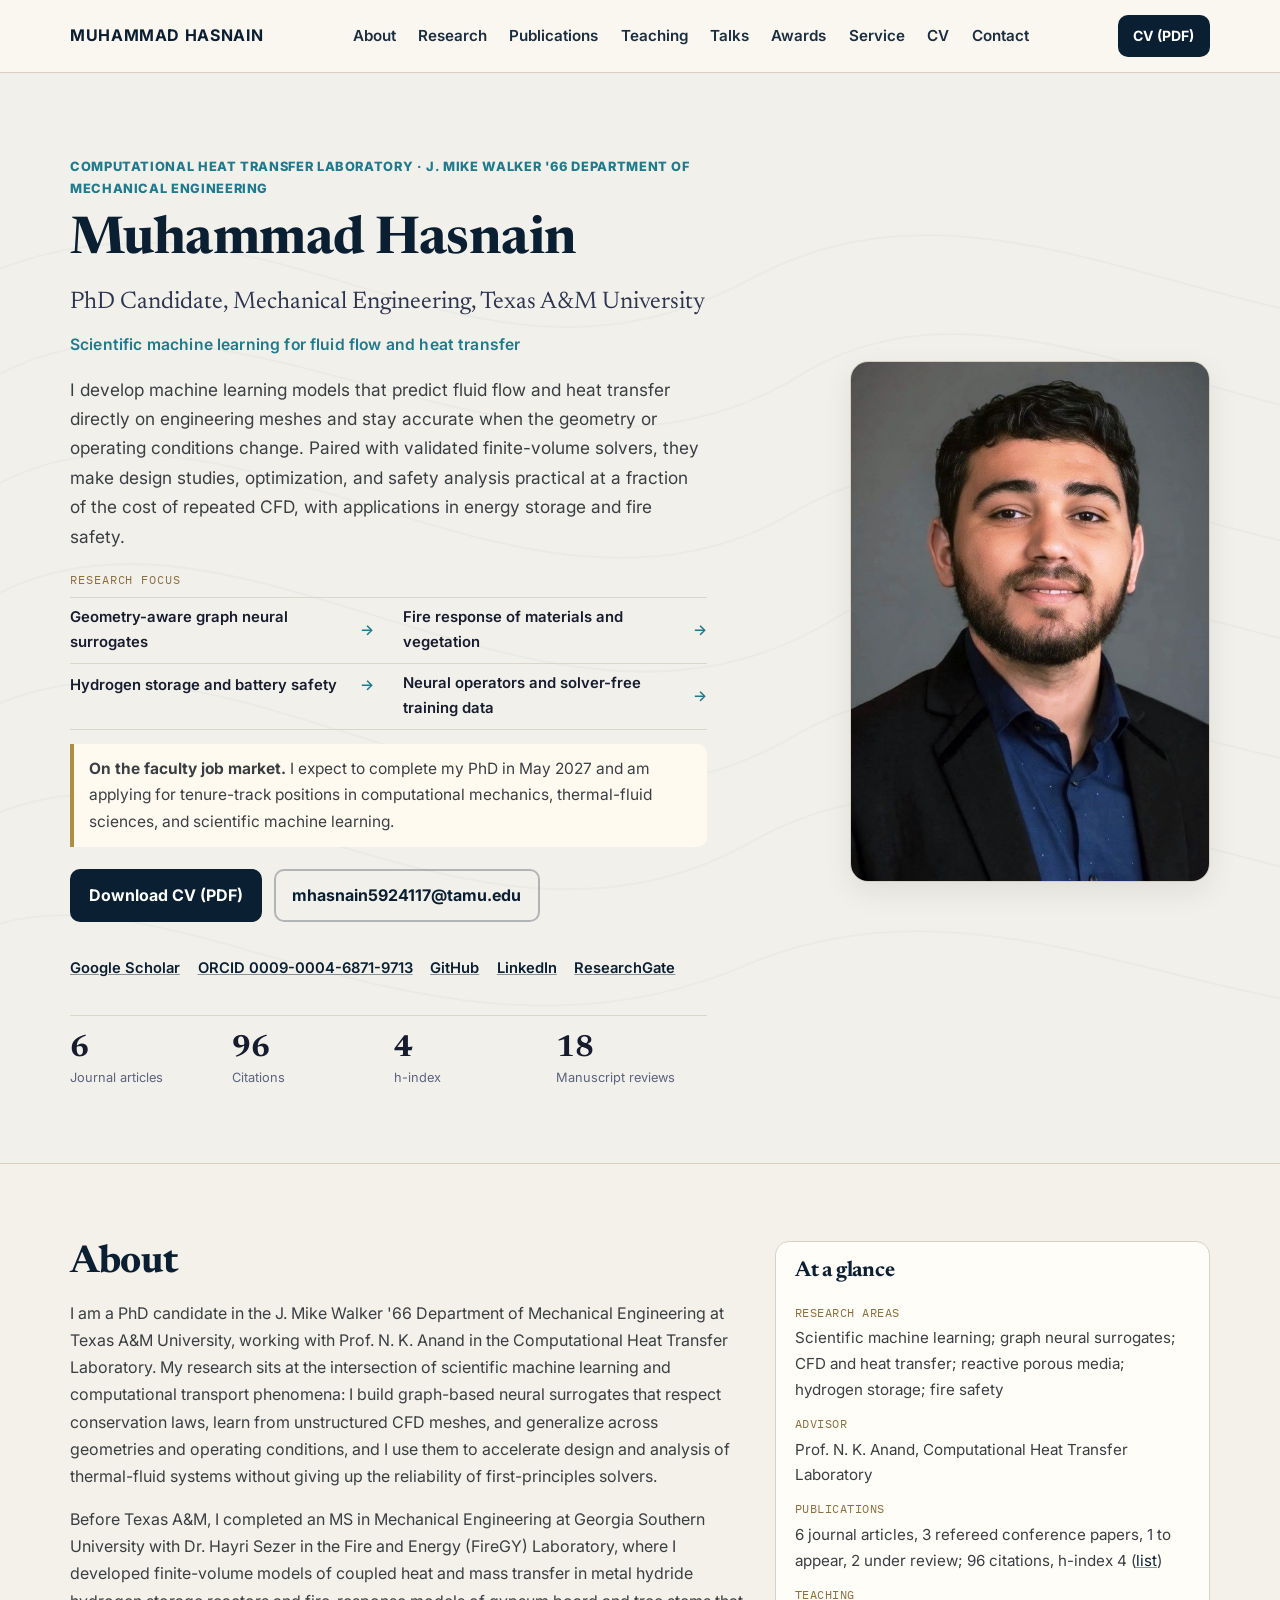
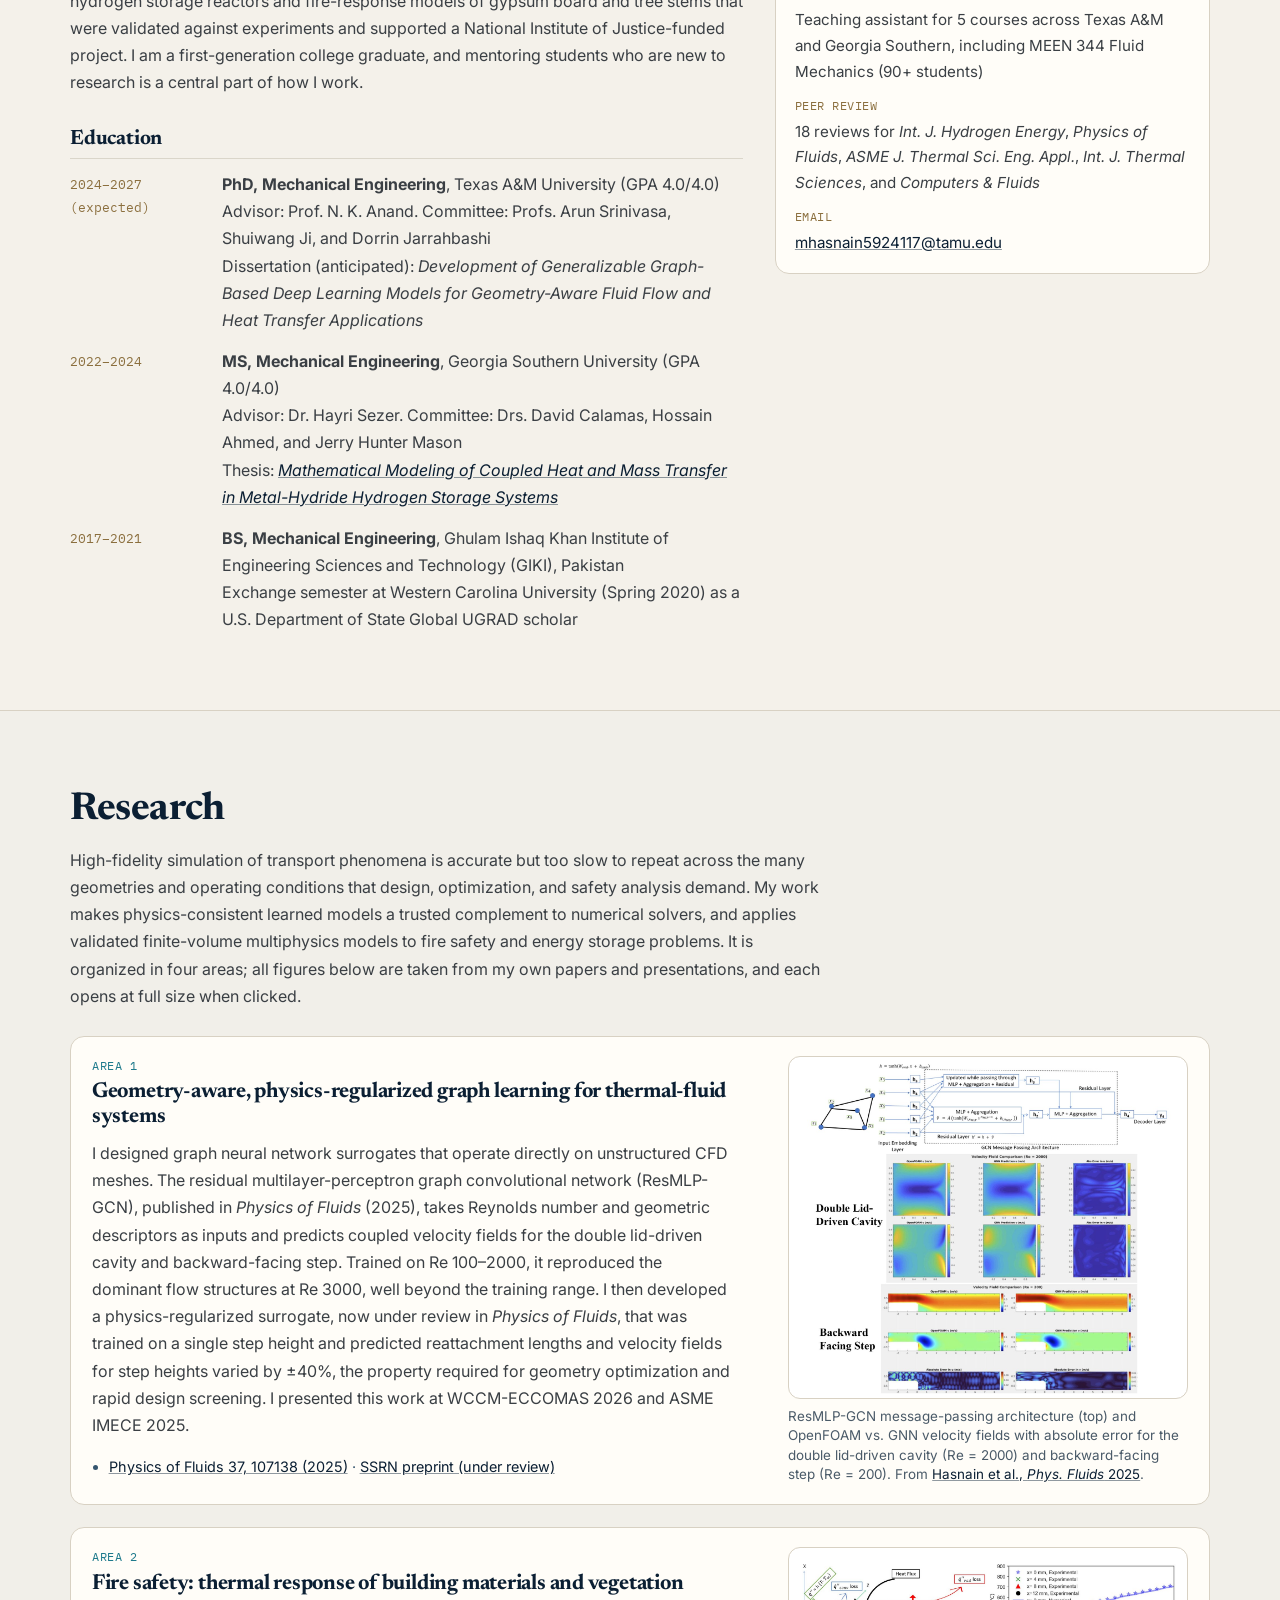
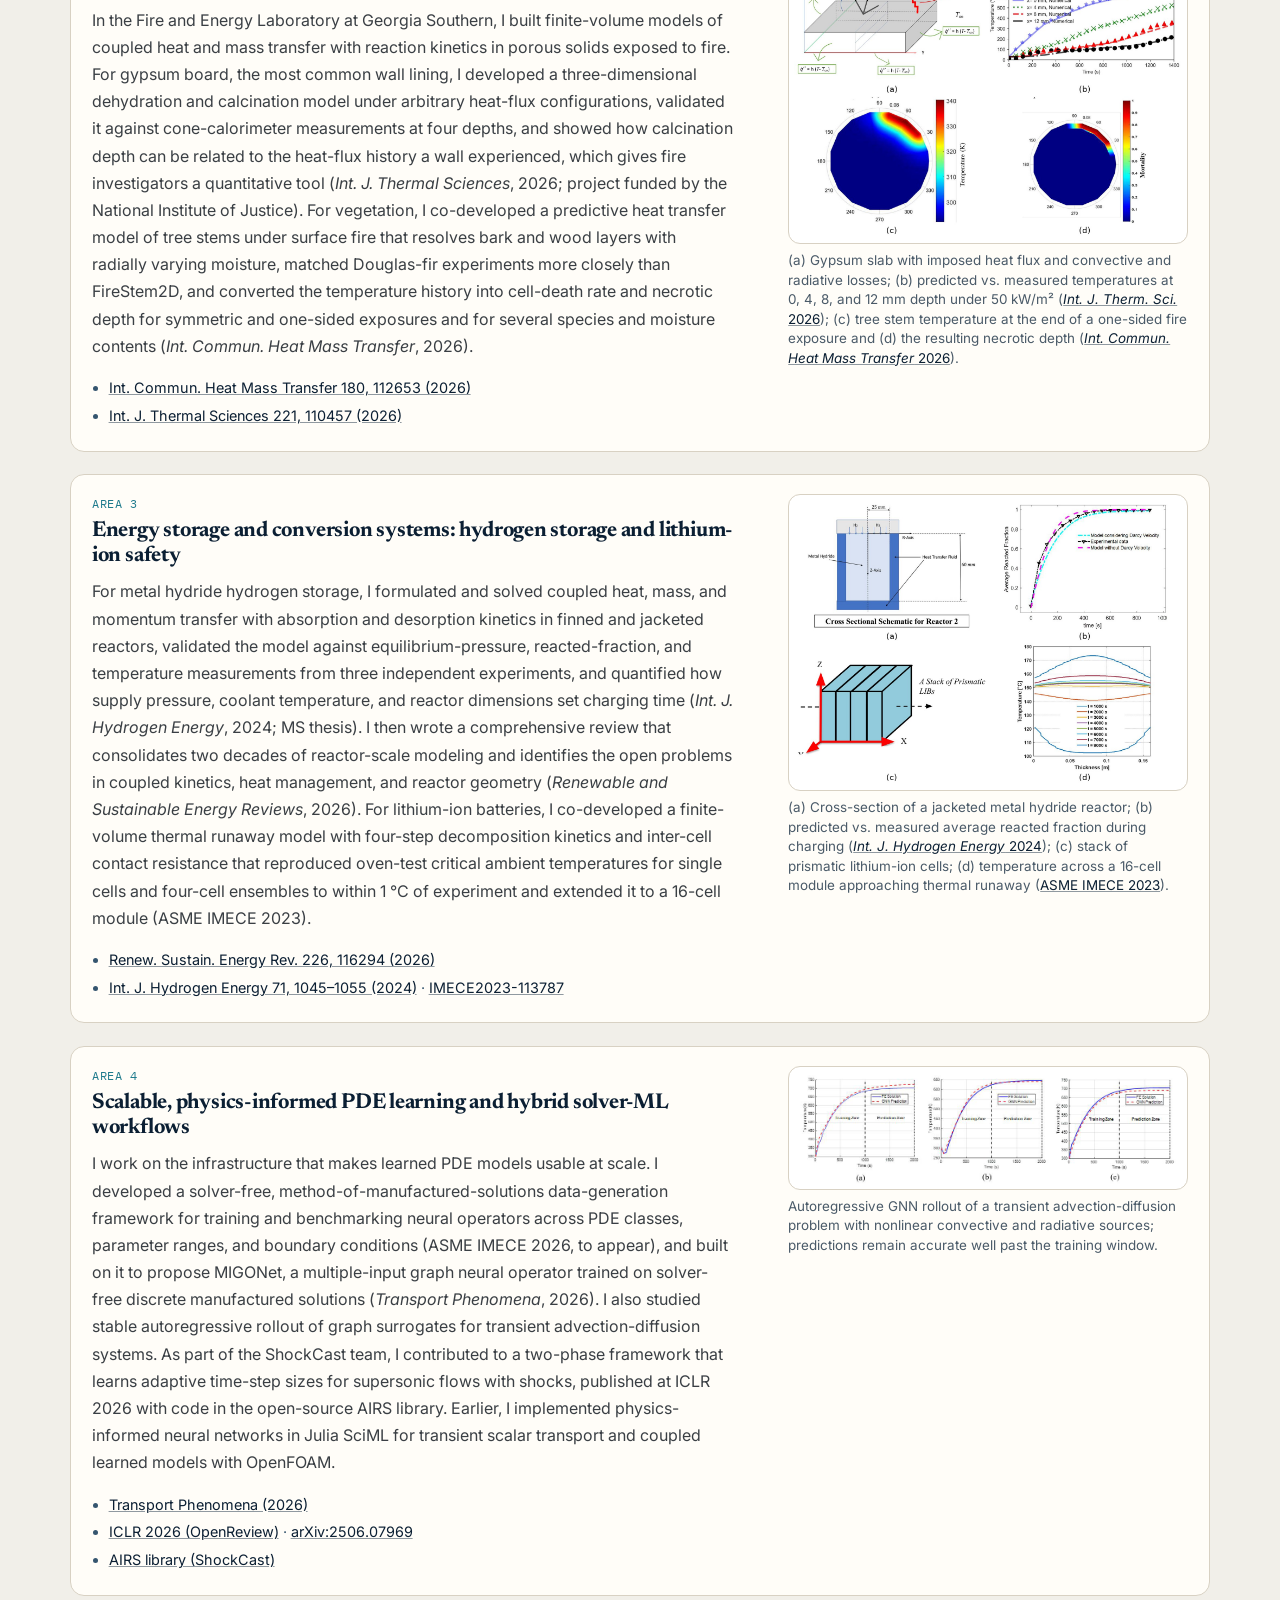
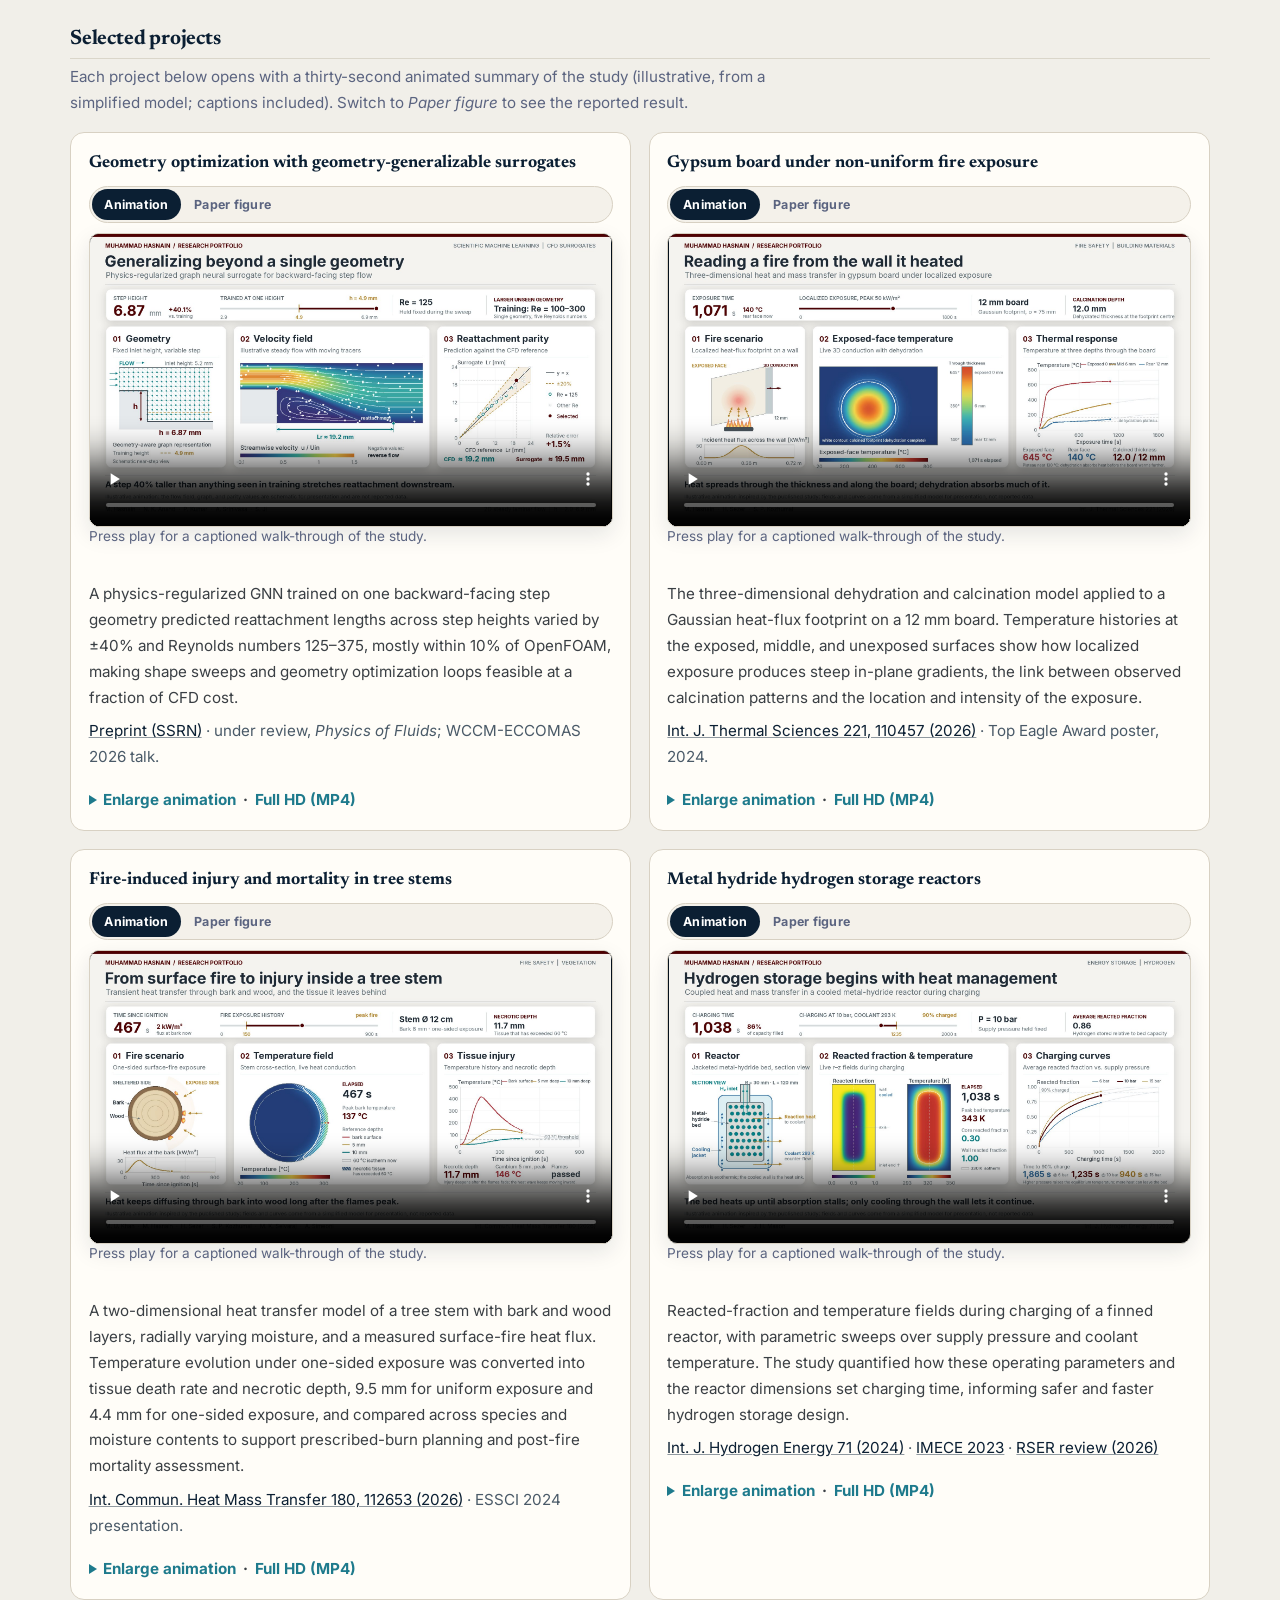
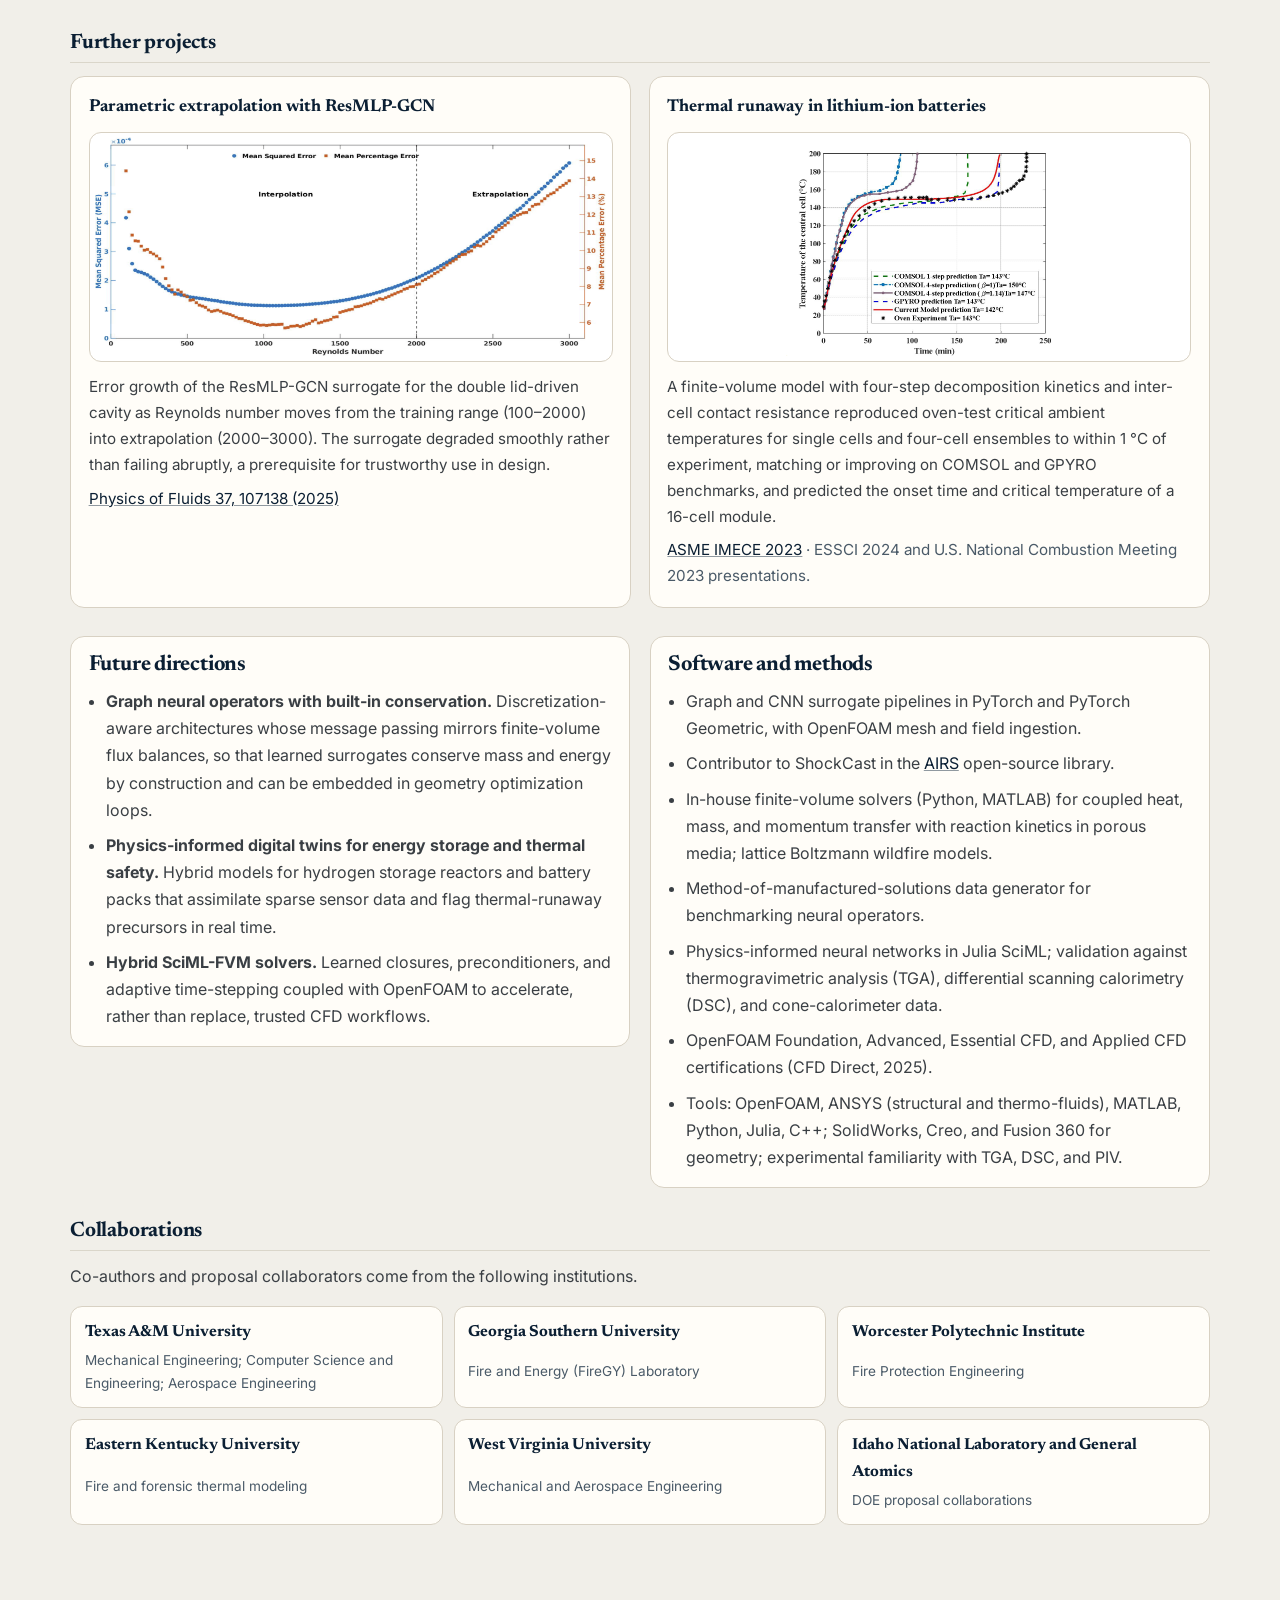
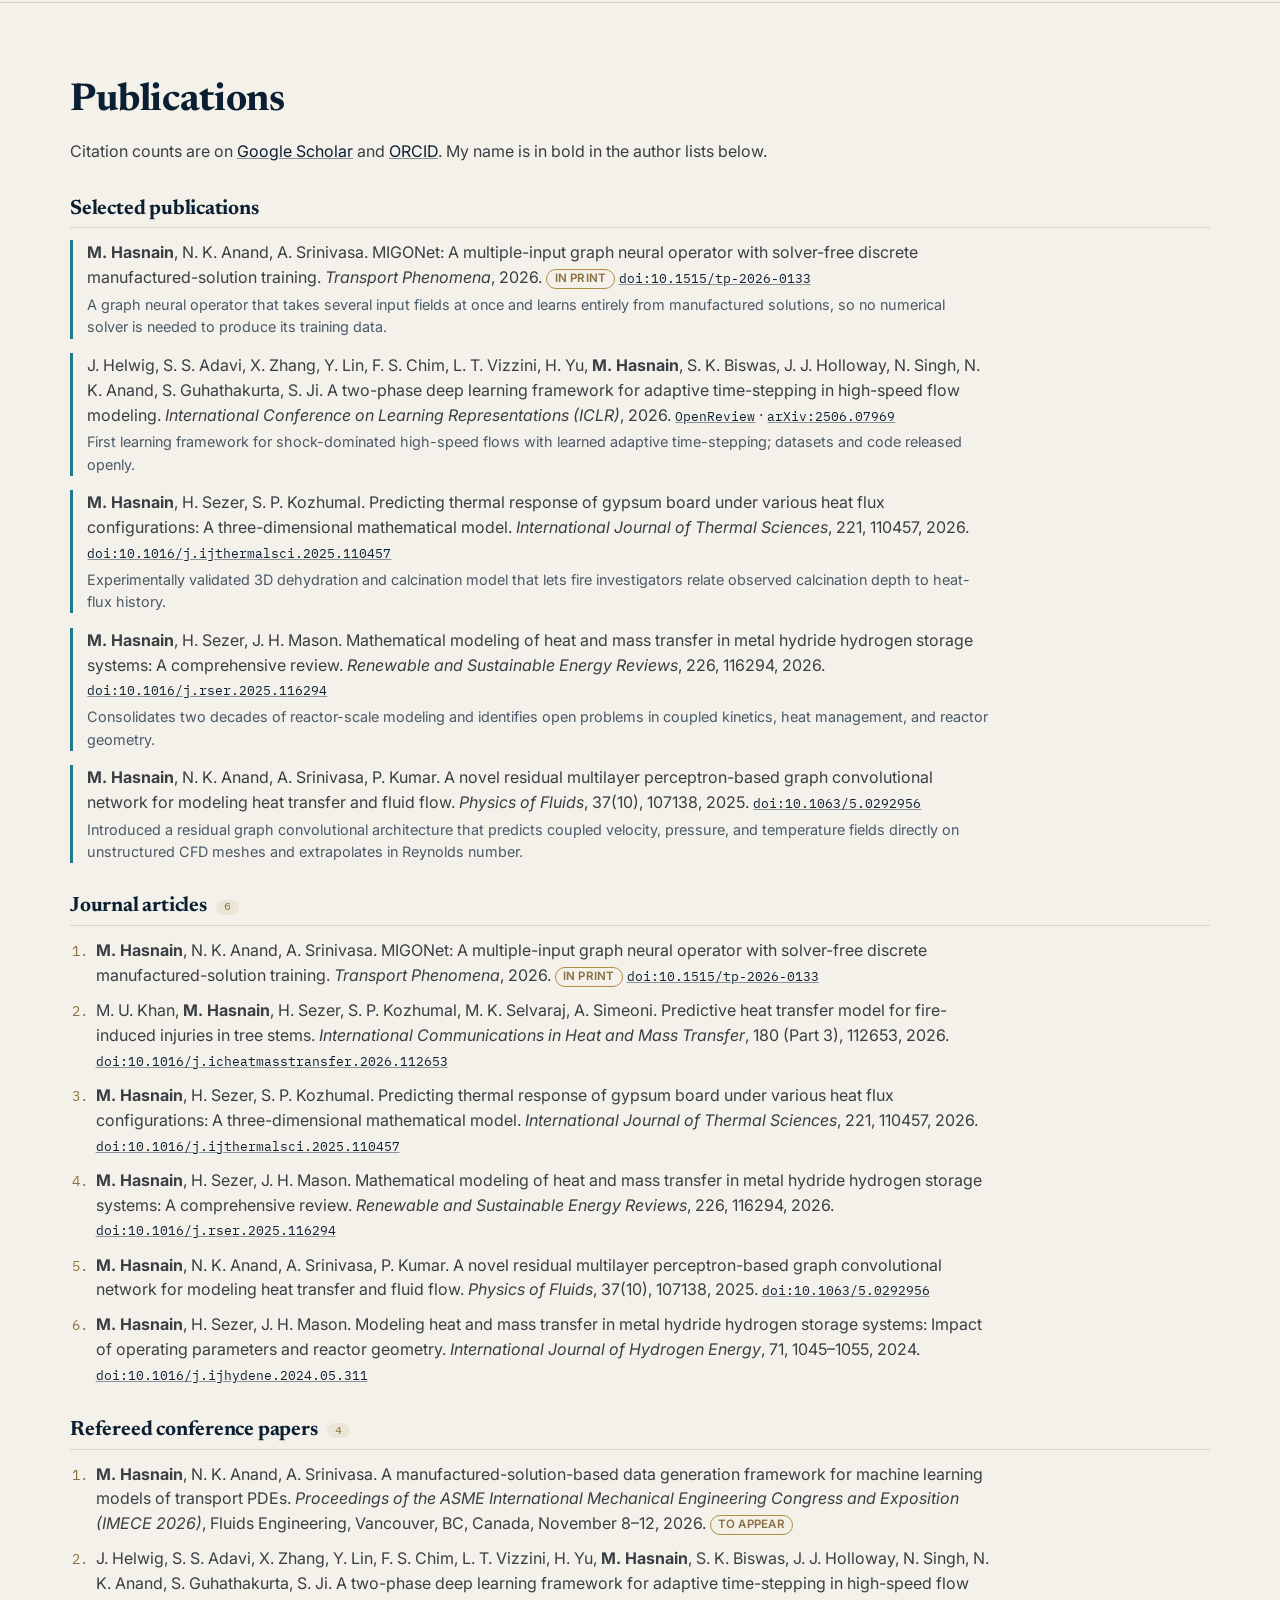
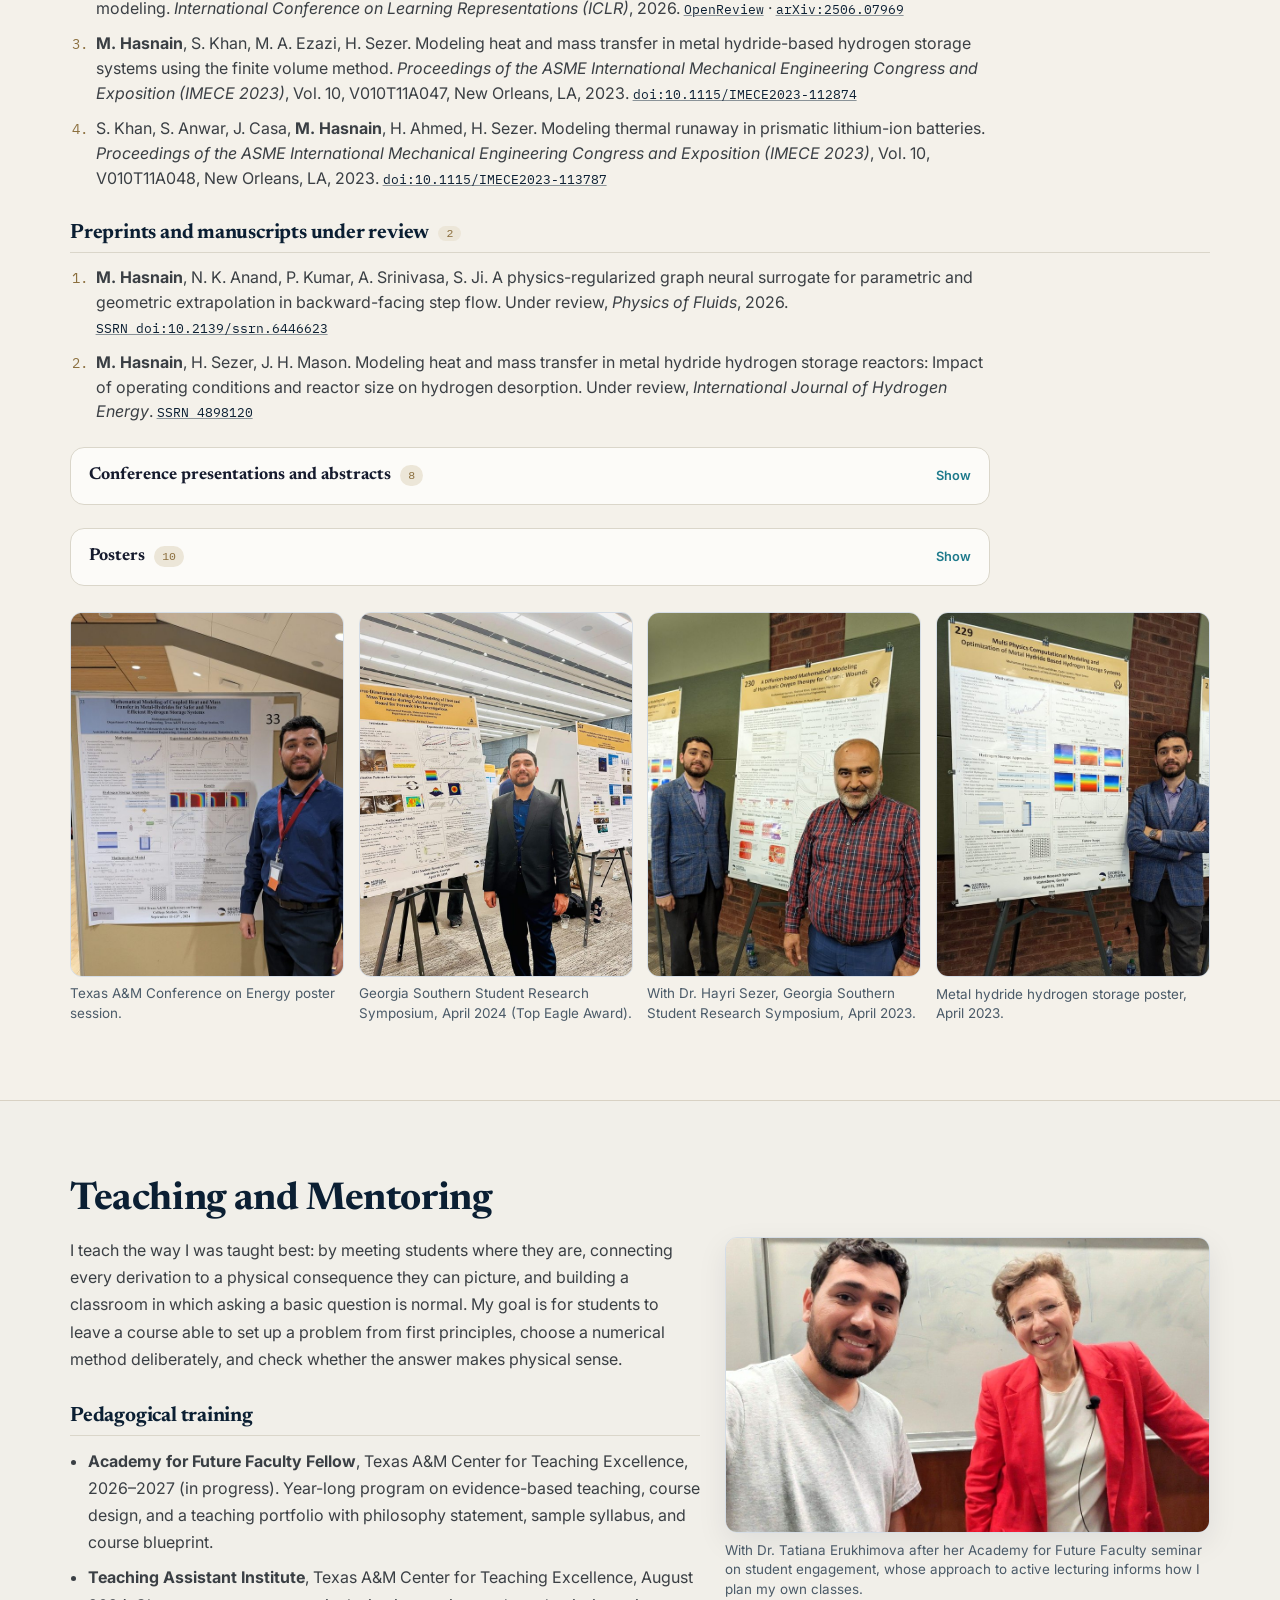
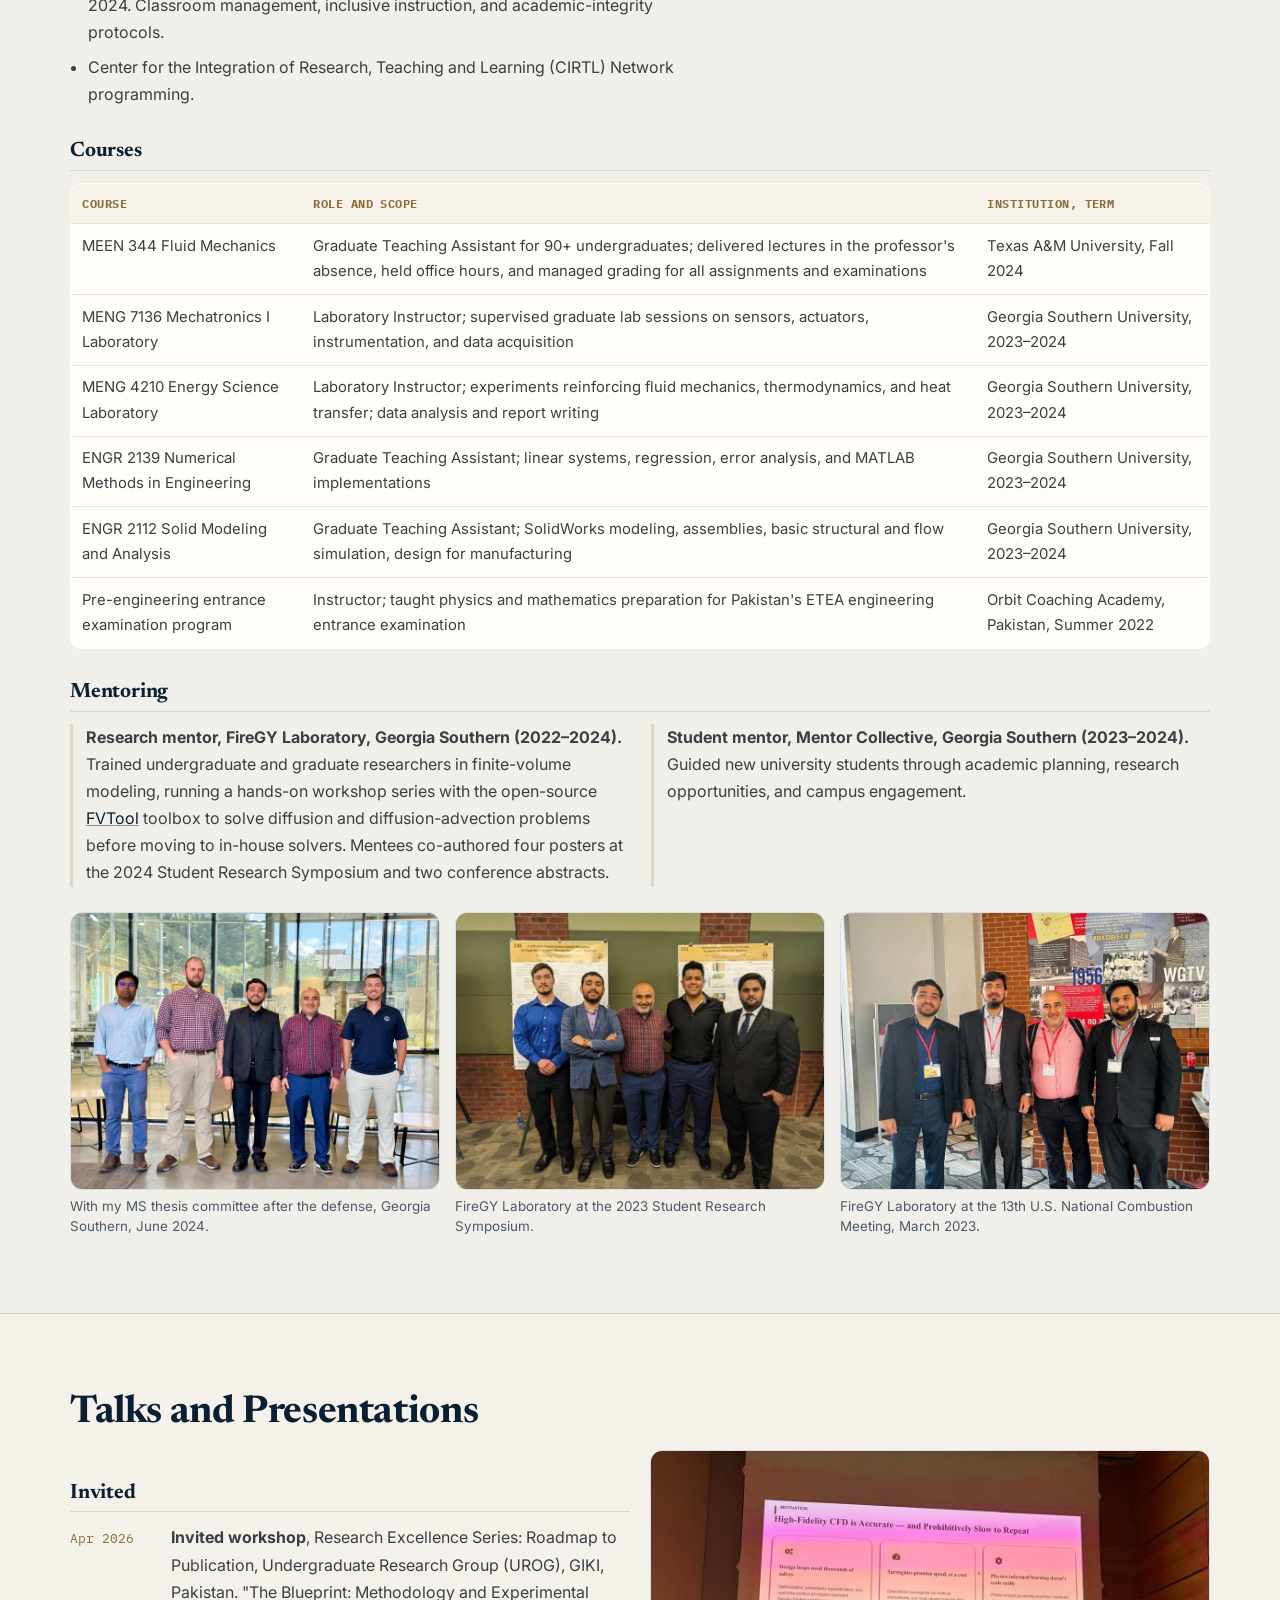
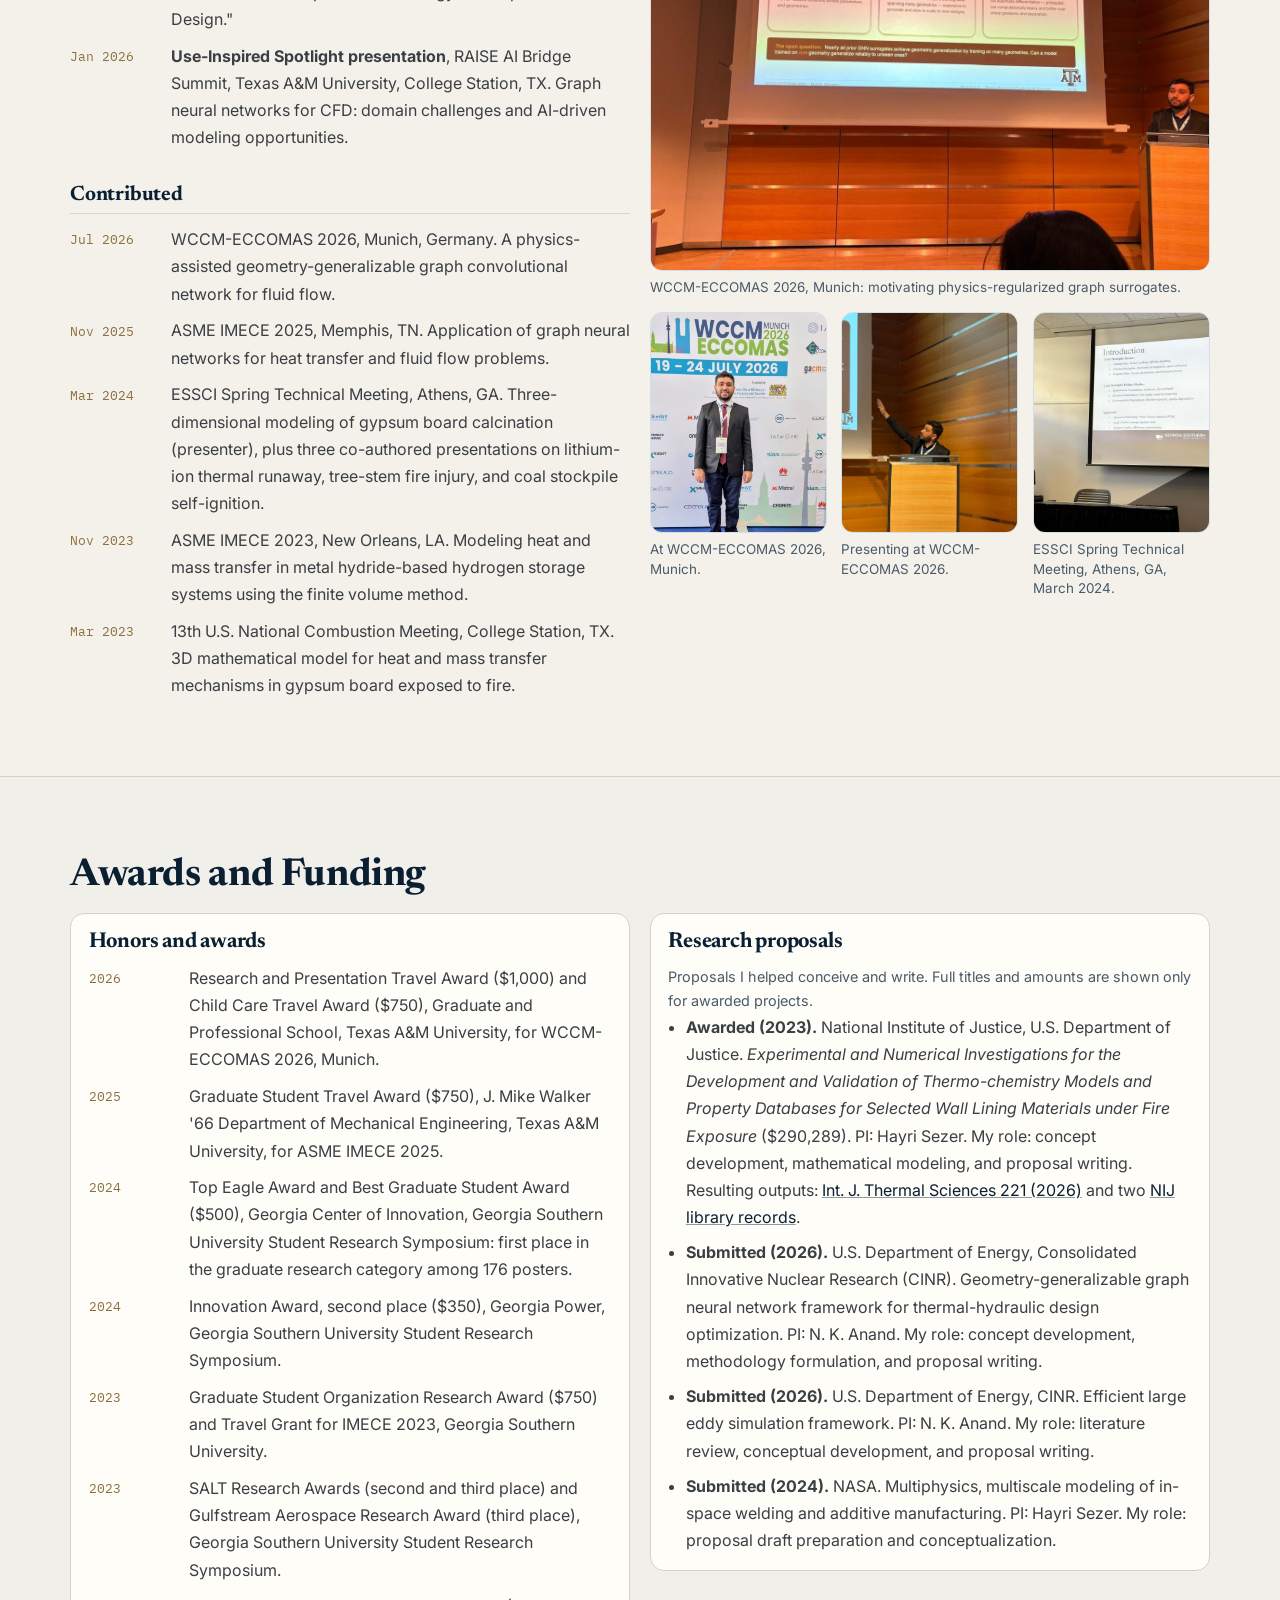
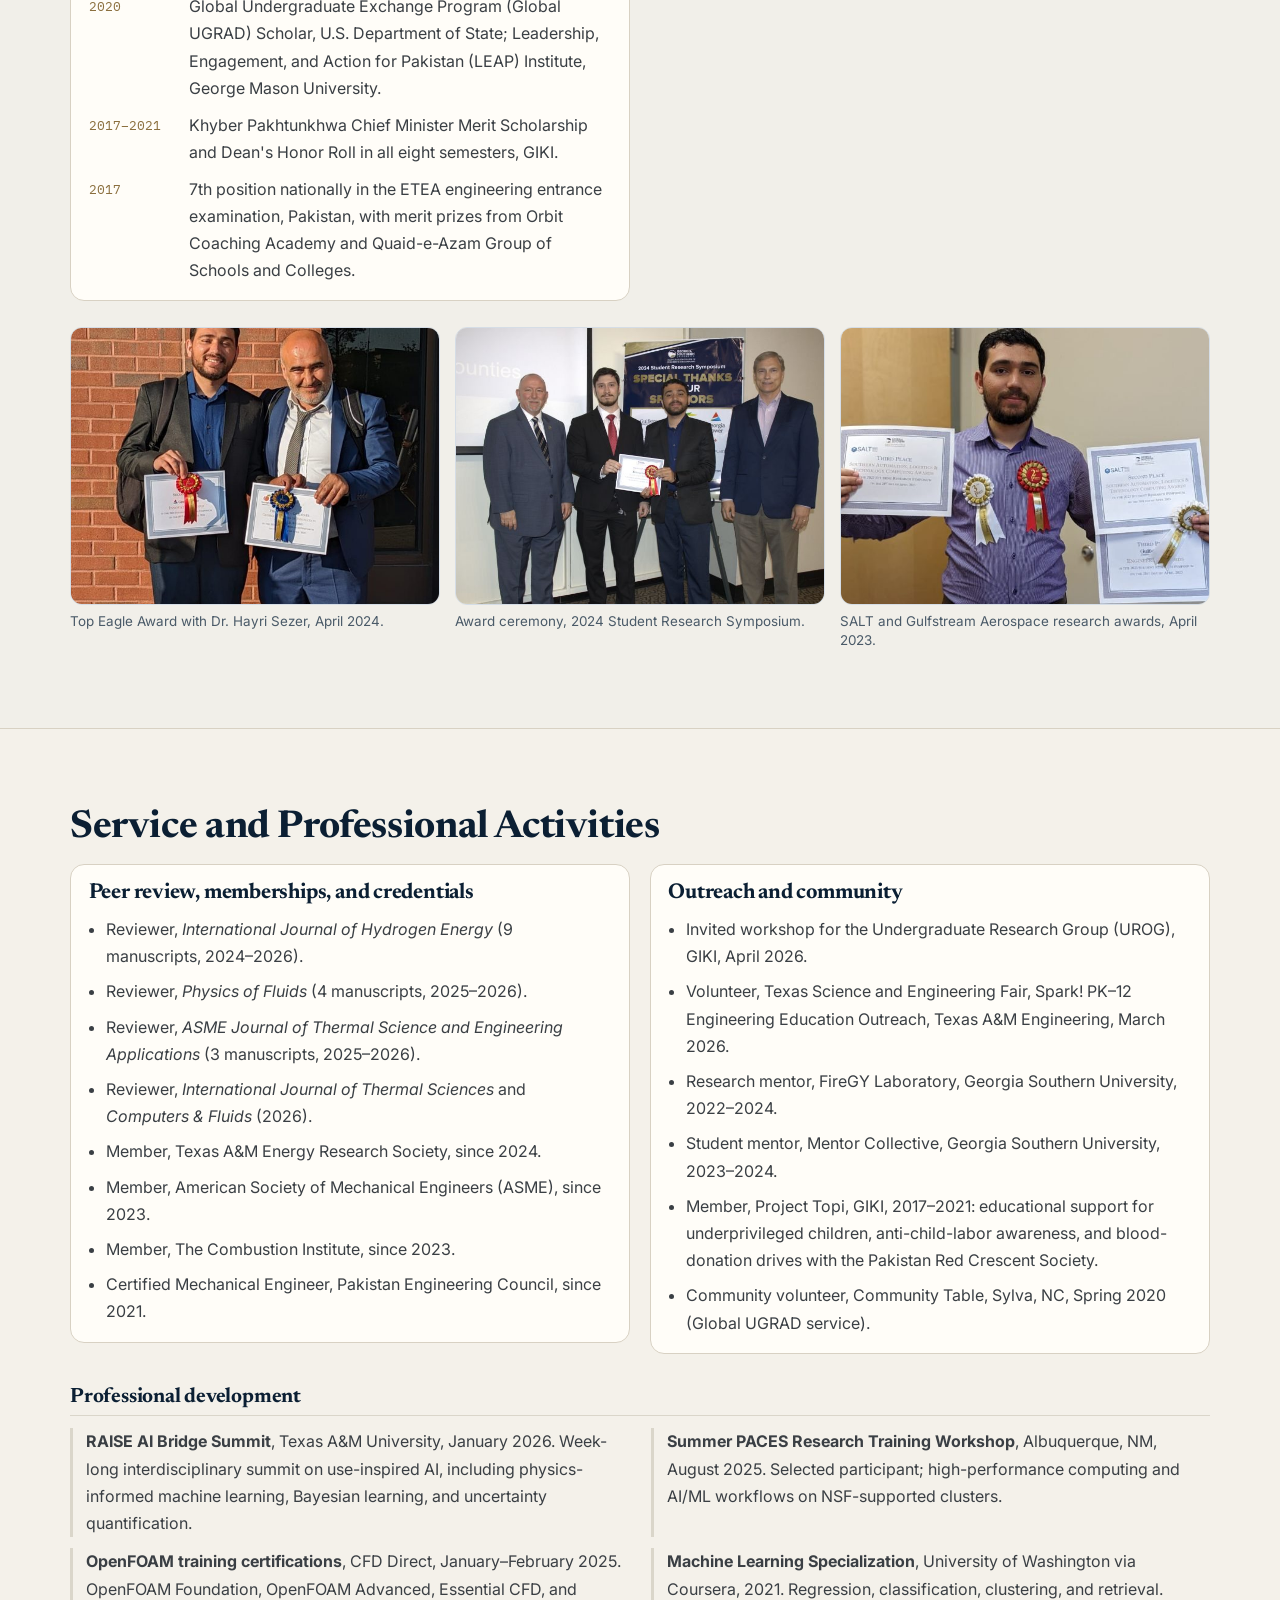
==== commit 70676ca3: "Headshot, shorter opening with research focus, automatic citation refresh - New studio headshot at t" ====
--- a/docs/index.html
+++ b/docs/index.html
@@ -48,7 +48,7 @@
         "jobTitle": "PhD Candidate, Mechanical Engineering",
         "description": "Muhammad Hasnain is a PhD candidate in Mechanical Engineering at Texas A&M University developing physics-consistent scientific machine learning and finite-volume multiphysics models for fluid flow, heat transfer, and reactive transport in energy and fire-safety systems.",
         "url": "https://mhasnain5924117.github.io/",
-        "image": "https://mhasnain5924117.github.io/assets/images/photos/hero-wccm-2026.jpg",
+        "image": "https://mhasnain5924117.github.io/assets/images/photos/headshot.jpg",
         "email": "mailto:mhasnain5924117@tamu.edu",
         "affiliation": {
           "@type": "CollegeOrUniversity",
@@ -181,11 +181,21 @@
         <div class="hero-flow" aria-hidden="true"></div>
         <div class="container hero-grid">
           <div class="hero-copy">
-            <p class="eyebrow">J. Mike Walker &#39;66 Department of Mechanical Engineering · Texas A&amp;M University</p>
+            <p class="eyebrow">Computational Heat Transfer Laboratory · J. Mike Walker &#39;66 Department of Mechanical Engineering</p>
             <h1>Muhammad Hasnain</h1>
             <p class="hero-subtitle">PhD Candidate, Mechanical Engineering, Texas A&amp;M University</p>
-            <p class="lead">I develop physics-consistent scientific machine learning and finite-volume multiphysics models for fluid flow, heat transfer, and reactive transport. My recent work includes a residual graph convolutional surrogate for thermal-fluid fields (<em>Physics of Fluids</em>, 2025), a physics-regularized graph surrogate that extrapolates in Reynolds number and to unseen step geometries after training on a single geometry (under review, <em>Physics of Fluids</em>), a multiple-input graph neural operator trained on solver-free manufactured solutions (MIGONet, <em>Transport Phenomena</em>, 2026), and experimentally validated finite-volume models of fire-exposed gypsum board and tree stems and of metal hydride hydrogen storage reactors.</p>
-            <p class="availability"><strong>Availability:</strong> I expect to complete my PhD in May 2027 and am applying for tenure-track faculty positions in computational mechanics, thermal-fluid sciences, and scientific machine learning.</p>
+            <p class="hero-tagline">Scientific machine learning for fluid flow and heat transfer</p>
+            <p class="lead">I develop machine learning models that predict fluid flow and heat transfer directly on engineering meshes and stay accurate when the geometry or operating conditions change. Paired with validated finite-volume solvers, they make design studies, optimization, and safety analysis practical at a fraction of the cost of repeated CFD, with applications in energy storage and fire safety.</p>
+            <div class="hero-focus">
+              <p class="hero-focus-label">Research focus</p>
+              <ul>
+                <li><a href="#area-1">Geometry-aware graph neural surrogates</a></li>
+                <li><a href="#area-2">Fire response of materials and vegetation</a></li>
+                <li><a href="#area-3">Hydrogen storage and battery safety</a></li>
+                <li><a href="#area-4">Neural operators and solver-free training data</a></li>
+              </ul>
+            </div>
+            <p class="availability"><strong>On the faculty job market.</strong> I expect to complete my PhD in May 2027 and am applying for tenure-track positions in computational mechanics, thermal-fluid sciences, and scientific machine learning.</p>
             <div class="hero-actions">
               <a class="button button-primary" href="assets/cv/Muhammad_Hasnain_CV.pdf" target="_blank" rel="noopener">Download CV (PDF)</a>
               <a class="button button-secondary" href="mailto:mhasnain5924117@tamu.edu">mhasnain5924117@tamu.edu</a>
@@ -199,20 +209,19 @@
             </ul>
             <ul class="hero-highlights" aria-label="Highlights">
               <li><span class="hl-value">6</span><span class="hl-label">Journal articles</span></li>
-              <li><span class="hl-value">ICLR</span><span class="hl-label">2026 conference paper</span></li>
-              <li><span class="hl-value">92+</span><span class="hl-label">Citations, h-index 4</span></li>
+              <li><span class="hl-value">96</span><span class="hl-label">Citations</span></li>
+              <li><span class="hl-value">4</span><span class="hl-label">h-index</span></li>
               <li><span class="hl-value">18</span><span class="hl-label">Manuscript reviews</span></li>
             </ul>
           </div>
-          <figure class="hero-media">
+          <figure class="hero-media hero-portrait">
             <img
-              src="assets/images/photos/hero-wccm-2026.jpg"
+              src="assets/images/photos/headshot.jpg"
               alt="Portrait of Muhammad Hasnain"
-              width="862"
-              height="831"
+              width="552"
+              height="800"
               fetchpriority="high"
             />
-            <figcaption>At the 17th World Congress on Computational Mechanics (WCCM-ECCOMAS 2026), Munich.</figcaption>
           </figure>
         </div>
       </section>
@@ -259,7 +268,7 @@
               <dt>Advisor</dt>
               <dd>Prof. N. K. Anand, Computational Heat Transfer Laboratory</dd>
               <dt>Publications</dt>
-              <dd>6 journal articles, 3 refereed conference papers, 1 to appear, 2 under review; 92+ citations, h-index 4 (<a href="#publications">list</a>)</dd>
+              <dd>6 journal articles, 3 refereed conference papers, 1 to appear, 2 under review; 96 citations, h-index 4 (<a href="#publications">list</a>)</dd>
               <dt>Teaching</dt>
               <dd>Teaching assistant for 5 courses across Texas A&amp;M and Georgia Southern, including MEEN 344 Fluid Mechanics (90+ students)</dd>
               <dt>Peer review</dt>
@@ -278,7 +287,7 @@
           <p class="section-intro">High-fidelity simulation of transport phenomena is accurate but too slow to repeat across the many geometries and operating conditions that design, optimization, and safety analysis demand. My work makes physics-consistent learned models a trusted complement to numerical solvers, and applies validated finite-volume multiphysics models to fire safety and energy storage problems. It is organized in four areas; all figures below are taken from my own papers and presentations, and each opens at full size when clicked.</p>
 
           <div class="area-list">
-            <article class="area">
+            <article class="area" id="area-1">
               <div class="area-body">
                 <p class="area-index">Area 1</p>
                 <h3>Geometry-aware, physics-regularized graph learning for thermal-fluid systems</h3>
@@ -292,7 +301,7 @@
                 <figcaption>ResMLP-GCN message-passing architecture (top) and OpenFOAM vs. GNN velocity fields with absolute error for the double lid-driven cavity (Re = 2000) and backward-facing step (Re = 200). From <a href="https://doi.org/10.1063/5.0292956" target="_blank" rel="noopener">Hasnain et al., <em>Phys. Fluids</em> 2025</a>.</figcaption>
               </figure>
             </article>
-            <article class="area">
+            <article class="area" id="area-2">
               <div class="area-body">
                 <p class="area-index">Area 2</p>
                 <h3>Fire safety: thermal response of building materials and vegetation</h3>
@@ -307,7 +316,7 @@
                 <figcaption>(a) Gypsum slab with imposed heat flux and convective and radiative losses; (b) predicted vs. measured temperatures at 0, 4, 8, and 12 mm depth under 50 kW/m² (<a href="https://doi.org/10.1016/j.ijthermalsci.2025.110457" target="_blank" rel="noopener"><em>Int. J. Therm. Sci.</em> 2026</a>); (c) tree stem temperature at the end of a one-sided fire exposure and (d) the resulting necrotic depth (<a href="https://doi.org/10.1016/j.icheatmasstransfer.2026.112653" target="_blank" rel="noopener"><em>Int. Commun. Heat Mass Transfer</em> 2026</a>).</figcaption>
               </figure>
             </article>
-            <article class="area">
+            <article class="area" id="area-3">
               <div class="area-body">
                 <p class="area-index">Area 3</p>
                 <h3>Energy storage and conversion systems: hydrogen storage and lithium-ion safety</h3>
@@ -322,7 +331,7 @@
                 <figcaption>(a) Cross-section of a jacketed metal hydride reactor; (b) predicted vs. measured average reacted fraction during charging (<a href="https://doi.org/10.1016/j.ijhydene.2024.05.311" target="_blank" rel="noopener"><em>Int. J. Hydrogen Energy</em> 2024</a>); (c) stack of prismatic lithium-ion cells; (d) temperature across a 16-cell module approaching thermal runaway (<a href="https://doi.org/10.1115/IMECE2023-113787" target="_blank" rel="noopener">ASME IMECE 2023</a>).</figcaption>
               </figure>
             </article>
-            <article class="area">
+            <article class="area" id="area-4">
               <div class="area-body">
                 <p class="area-index">Area 4</p>
                 <h3>Scalable, physics-informed PDE learning and hybrid solver-ML workflows</h3>
@@ -537,6 +546,10 @@
 
           <h3 class="subheading">Selected publications</h3>
           <ol class="pub-list pub-selected">
+            <li>
+              <p class="pub-cite"><strong>M. Hasnain</strong>, N. K. Anand, A. Srinivasa. MIGONet: A multiple-input graph neural operator with solver-free discrete manufactured-solution training. <em>Transport Phenomena</em>, 2026. <span class="pub-status">In print</span> <a class="doi" href="https://doi.org/10.1515/tp-2026-0133" target="_blank" rel="noopener">doi:10.1515/tp-2026-0133</a></p>
+              <p class="pub-why">A graph neural operator that takes several input fields at once and learns entirely from manufactured solutions, so no numerical solver is needed to produce its training data.</p>
+            </li>
             <li>
               <p class="pub-cite">J. Helwig, S. S. Adavi, X. Zhang, Y. Lin, F. S. Chim, L. T. Vizzini, H. Yu, <strong>M. Hasnain</strong>, S. K. Biswas, J. J. Holloway, N. Singh, N. K. Anand, S. Guhathakurta, S. Ji. A two-phase deep learning framework for adaptive time-stepping in high-speed flow modeling. <em>International Conference on Learning Representations (ICLR)</em>, 2026. <a class="doi" href="https://openreview.net/forum?id=d4gzLgGl7I" target="_blank" rel="noopener">OpenReview</a> · <a class="doi" href="https://arxiv.org/abs/2506.07969" target="_blank" rel="noopener">arXiv:2506.07969</a></p>
               <p class="pub-why">First learning framework for shock-dominated high-speed flows with learned adaptive time-stepping; datasets and code released openly.</p>
@@ -755,6 +768,10 @@
               </figure>
               <div class="photo-pair">
                 <figure>
+                  <img src="assets/images/photos/hero-wccm-2026.jpg" alt="Muhammad Hasnain in front of the WCCM-ECCOMAS 2026 banner in Munich" loading="lazy" width="862" height="831" />
+                  <figcaption>At WCCM-ECCOMAS 2026, Munich.</figcaption>
+                </figure>
+                <figure>
                   <img class="pos-podium" src="assets/images/photos/talk-wccm-2026-podium.jpg" alt="Muhammad Hasnain presenting at the podium at WCCM-ECCOMAS 2026" loading="lazy" width="825" height="1100" />
                   <figcaption>Presenting at WCCM-ECCOMAS 2026.</figcaption>
                 </figure>
@@ -792,8 +809,8 @@
               <p class="pub-why">Proposals I helped conceive and write. Full titles and amounts are shown only for awarded projects.</p>
               <ul class="tight">
                 <li><strong>Awarded (2023).</strong> National Institute of Justice, U.S. Department of Justice. <em>Experimental and Numerical Investigations for the Development and Validation of Thermo-chemistry Models and Property Databases for Selected Wall Lining Materials under Fire Exposure</em> ($290,289). PI: Hayri Sezer. My role: concept development, mathematical modeling, and proposal writing. Resulting outputs: <a href="https://doi.org/10.1016/j.ijthermalsci.2025.110457" target="_blank" rel="noopener">Int. J. Thermal Sciences 221 (2026)</a> and two <a href="https://nij.ojp.gov/library/publications/predicting-thermal-response-gypsum-board-under-various-heat-flux" target="_blank" rel="noopener">NIJ library records</a>.</li>
-                <li><strong>Under review (2026).</strong> U.S. Department of Energy, Consolidated Innovative Nuclear Research (CINR). Geometry-generalizable graph neural network framework for thermal-hydraulic design optimization. PI: N. K. Anand. My role: concept development, methodology formulation, and proposal writing.</li>
-                <li><strong>Under review (2026).</strong> U.S. Department of Energy, CINR. Efficient large eddy simulation framework. PI: N. K. Anand. My role: literature review, conceptual development, and proposal writing.</li>
+                <li><strong>Submitted (2026).</strong> U.S. Department of Energy, Consolidated Innovative Nuclear Research (CINR). Geometry-generalizable graph neural network framework for thermal-hydraulic design optimization. PI: N. K. Anand. My role: concept development, methodology formulation, and proposal writing.</li>
+                <li><strong>Submitted (2026).</strong> U.S. Department of Energy, CINR. Efficient large eddy simulation framework. PI: N. K. Anand. My role: literature review, conceptual development, and proposal writing.</li>
                 <li><strong>Submitted (2024).</strong> NASA. Multiphysics, multiscale modeling of in-space welding and additive manufacturing. PI: Hayri Sezer. My role: proposal draft preparation and conceptualization.</li>
               </ul>
             </article>
@@ -958,7 +975,7 @@
     <footer class="site-footer">
       <div class="container footer-inner">
         <p>© <span data-year></span> Muhammad Hasnain</p>
-        <p>Last updated <time datetime="2026-11-03">November 2026</time></p>
+        <p>Last updated <time datetime="2026-11-04">November 2026</time></p>
       </div>
     </footer>
 
--- a/docs/assets/css/styles.css
+++ b/docs/assets/css/styles.css
@@ -1427,3 +1427,158 @@
     padding-left: 2.2rem;
   }
 }
+
+/* ===================== Hero: tagline, research focus, portrait ===================== */
+
+.hero-tagline {
+  margin: -0.4rem 0 1rem;
+  font-size: 0.98rem;
+  font-weight: 600;
+  letter-spacing: 0.01em;
+  color: var(--teal);
+}
+
+.hero-focus {
+  margin: 1.2rem 0 0.4rem;
+  max-width: 68ch;
+}
+
+.hero-focus-label {
+  margin: 0 0 0.45rem;
+  font-family: var(--mono);
+  font-size: 0.72rem;
+  letter-spacing: 0.08em;
+  text-transform: uppercase;
+  color: var(--brass);
+}
+
+.hero-focus ul {
+  list-style: none;
+  margin: 0;
+  padding: 0;
+  display: grid;
+  grid-template-columns: repeat(2, minmax(0, 1fr));
+  border-top: 1px solid var(--hairline);
+}
+
+.hero-focus li {
+  border-bottom: 1px solid var(--hairline);
+}
+
+.hero-focus a {
+  display: flex;
+  align-items: center;
+  justify-content: space-between;
+  gap: 0.6rem;
+  min-height: 44px;
+  padding: 0.45rem 0.9rem 0.45rem 0;
+  font-size: 0.93rem;
+  font-weight: 600;
+  color: var(--ink-strong);
+  text-decoration: none;
+}
+
+.hero-focus li:nth-child(even) a {
+  padding-left: 0.9rem;
+  padding-right: 0;
+}
+
+.hero-focus a::after {
+  content: "→";
+  color: var(--teal);
+  transition: transform 0.15s ease;
+}
+
+.hero-focus a:hover {
+  color: var(--teal);
+}
+
+.hero-focus a:hover::after {
+  transform: translateX(3px);
+}
+
+.hero-portrait {
+  justify-self: end;
+  width: min(100%, 360px);
+}
+
+.hero-portrait img {
+  width: 100%;
+  height: auto;
+  border-radius: 18px;
+  border: 1px solid #d5cfc3;
+}
+
+/* Three photos side by side in the Talks section */
+.photo-pair:has(> figure:nth-child(3)) {
+  grid-template-columns: repeat(3, minmax(0, 1fr));
+}
+
+/* Back-to-top button */
+.to-top {
+  position: fixed;
+  right: 1.1rem;
+  bottom: 1.1rem;
+  z-index: 40;
+  width: 44px;
+  height: 44px;
+  border: 1px solid var(--hairline);
+  border-radius: 999px;
+  background: var(--surface);
+  box-shadow: var(--shadow);
+  color: var(--ink-strong);
+  font-size: 1.1rem;
+  cursor: pointer;
+  opacity: 0;
+  transform: translateY(8px);
+  pointer-events: none;
+  transition: opacity 0.2s ease, transform 0.2s ease;
+}
+
+.to-top.is-visible {
+  opacity: 1;
+  transform: none;
+  pointer-events: auto;
+}
+
+.to-top:hover {
+  color: var(--teal);
+}
+
+@media (prefers-reduced-motion: reduce) {
+  .to-top,
+  .hero-focus a::after {
+    transition: none;
+  }
+}
+
+@media (max-width: 980px) {
+  .hero-portrait {
+    justify-self: start;
+    width: min(100%, 300px);
+  }
+}
+
+@media (max-width: 640px) {
+  .hero-focus ul {
+    grid-template-columns: 1fr;
+  }
+
+  .hero-focus li:nth-child(even) a {
+    padding-left: 0;
+  }
+
+  .hero-portrait {
+    width: 180px;
+  }
+
+  .photo-pair:has(> figure:nth-child(3)) {
+    grid-template-columns: repeat(2, minmax(0, 1fr));
+  }
+}
+
+@media print {
+  .to-top {
+    display: none;
+  }
+}
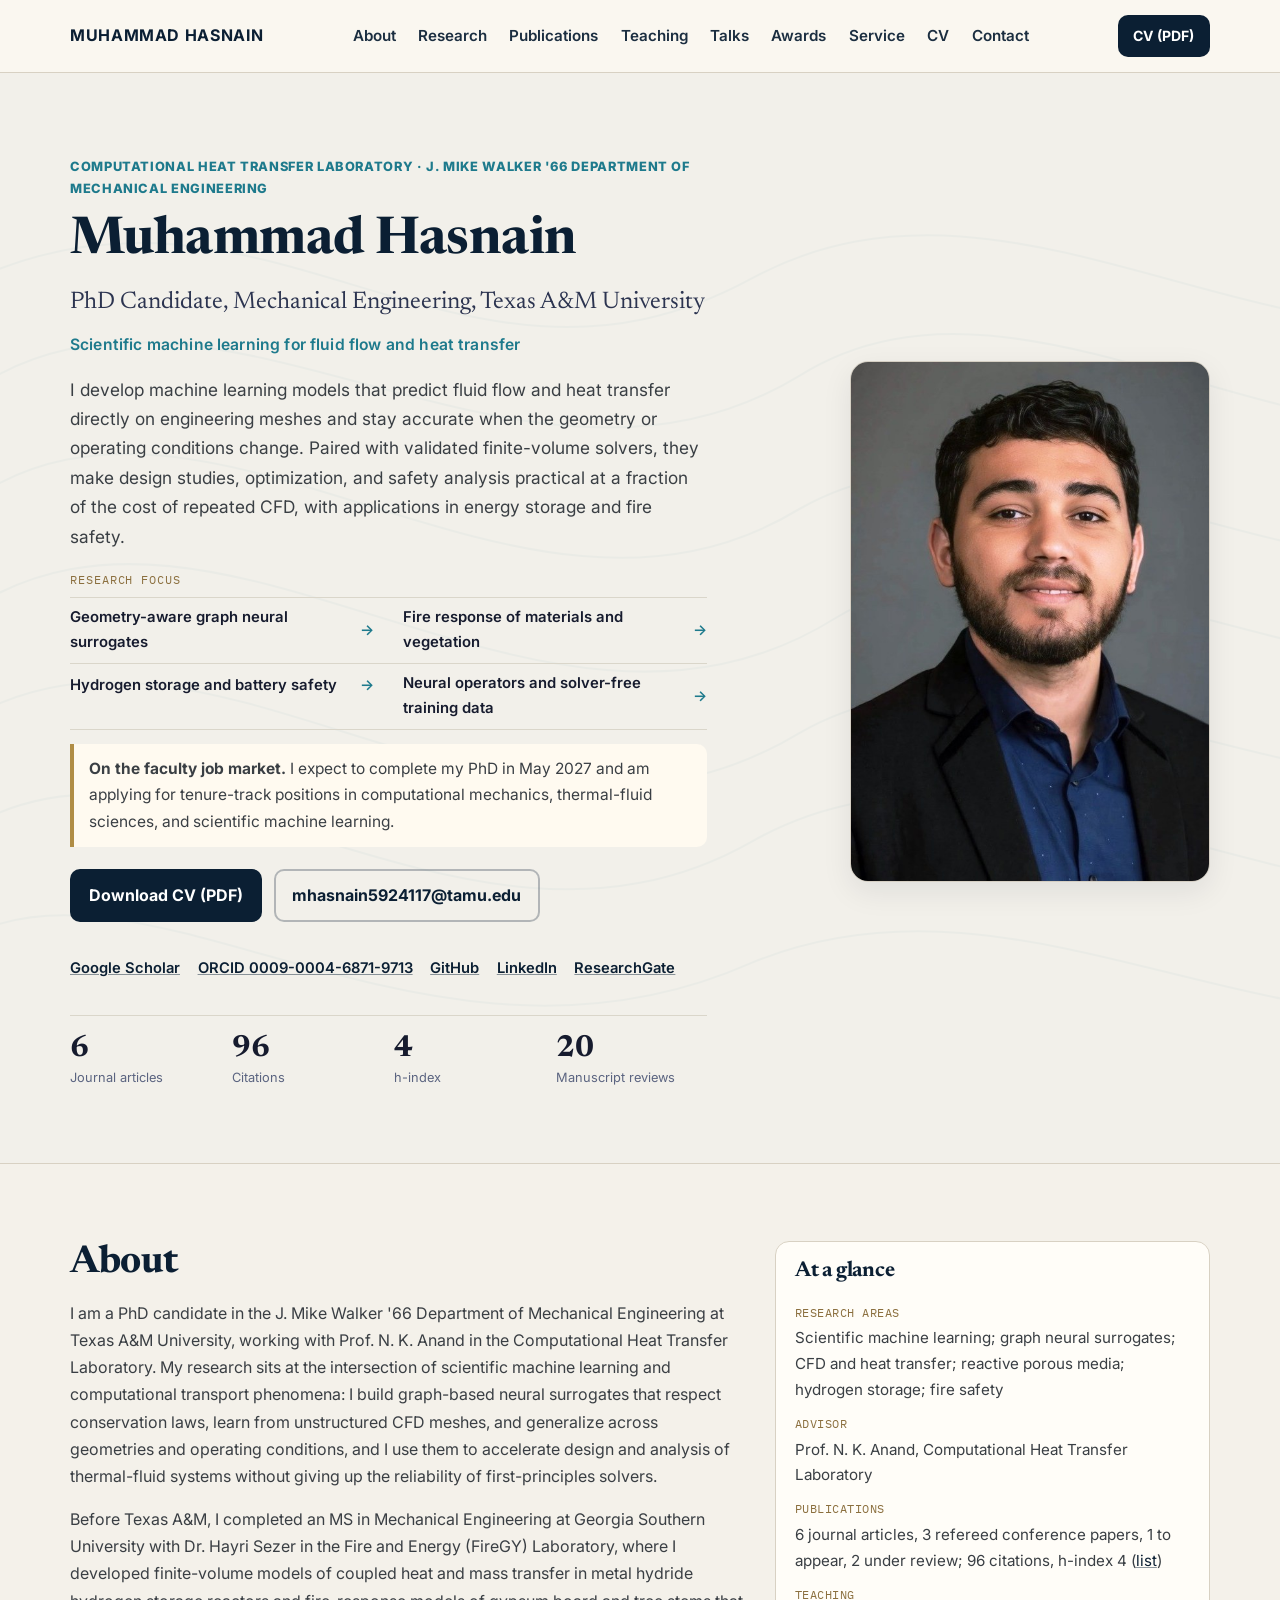
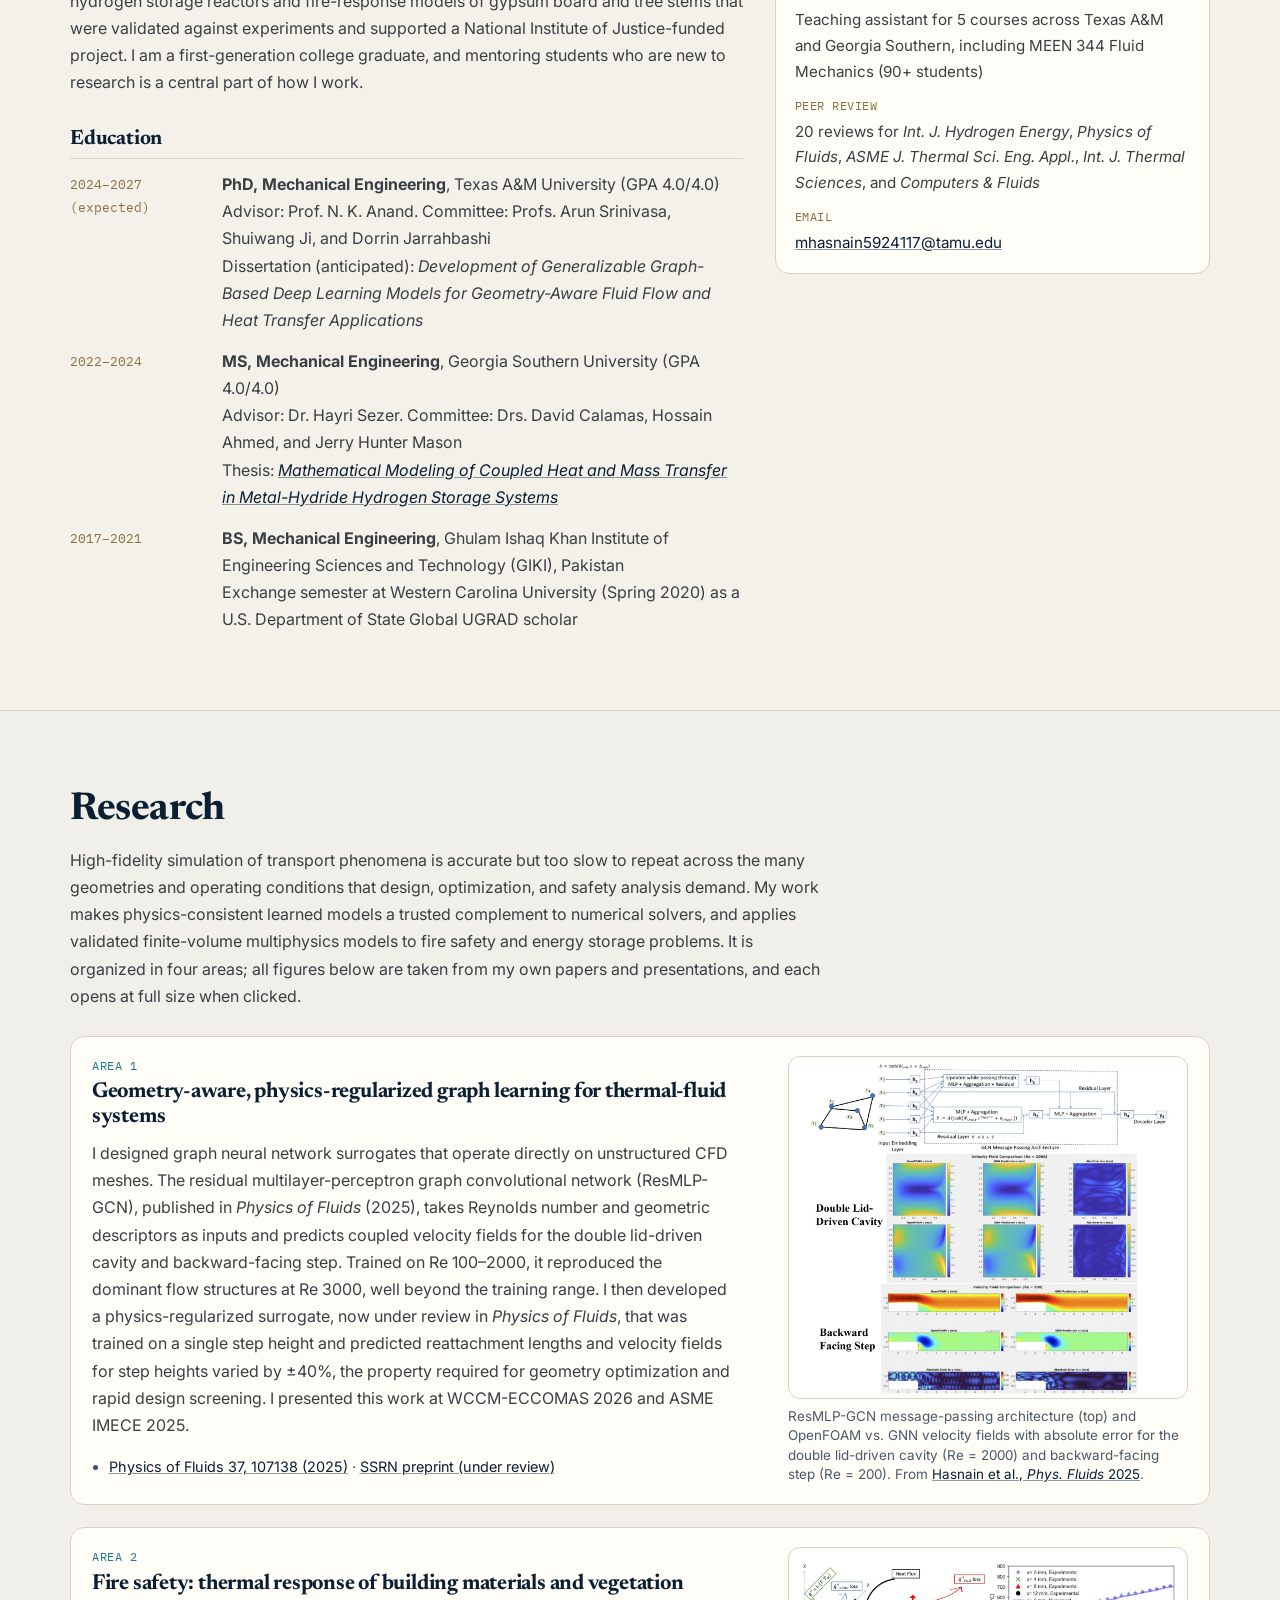
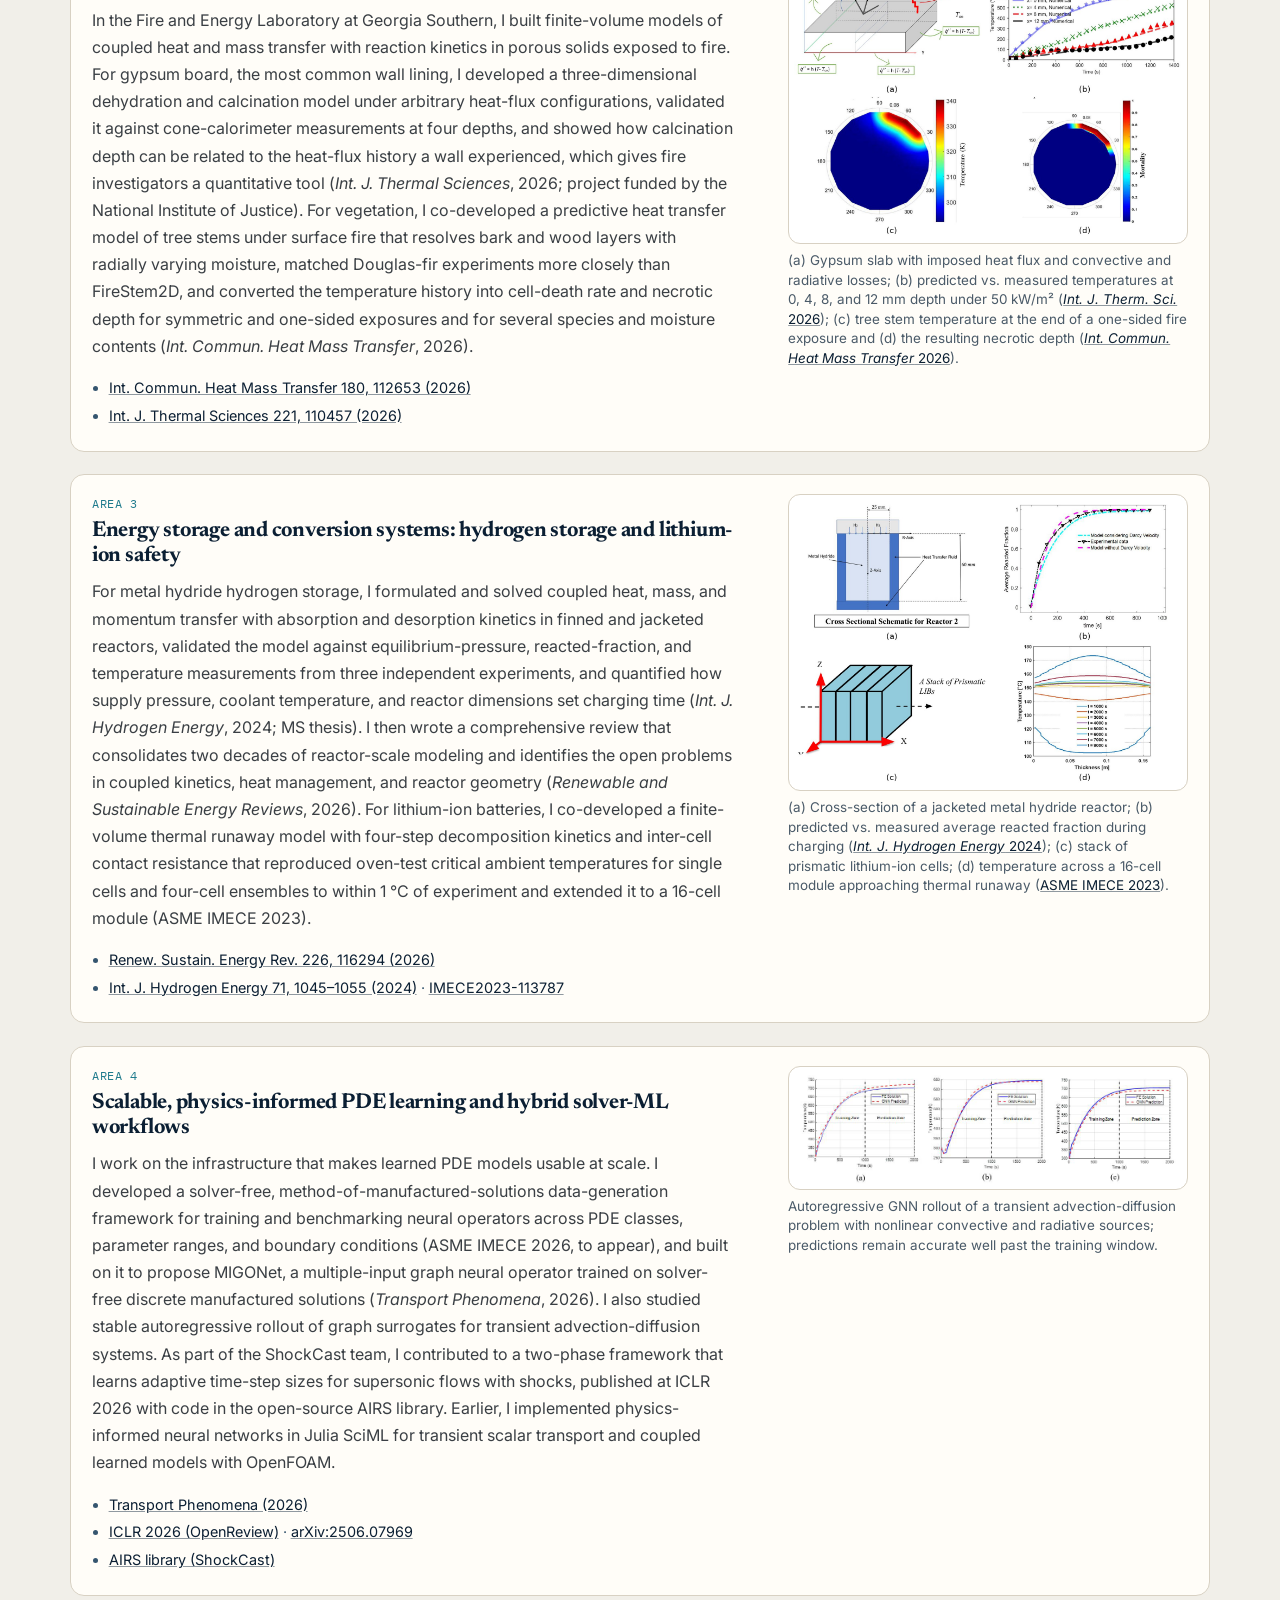
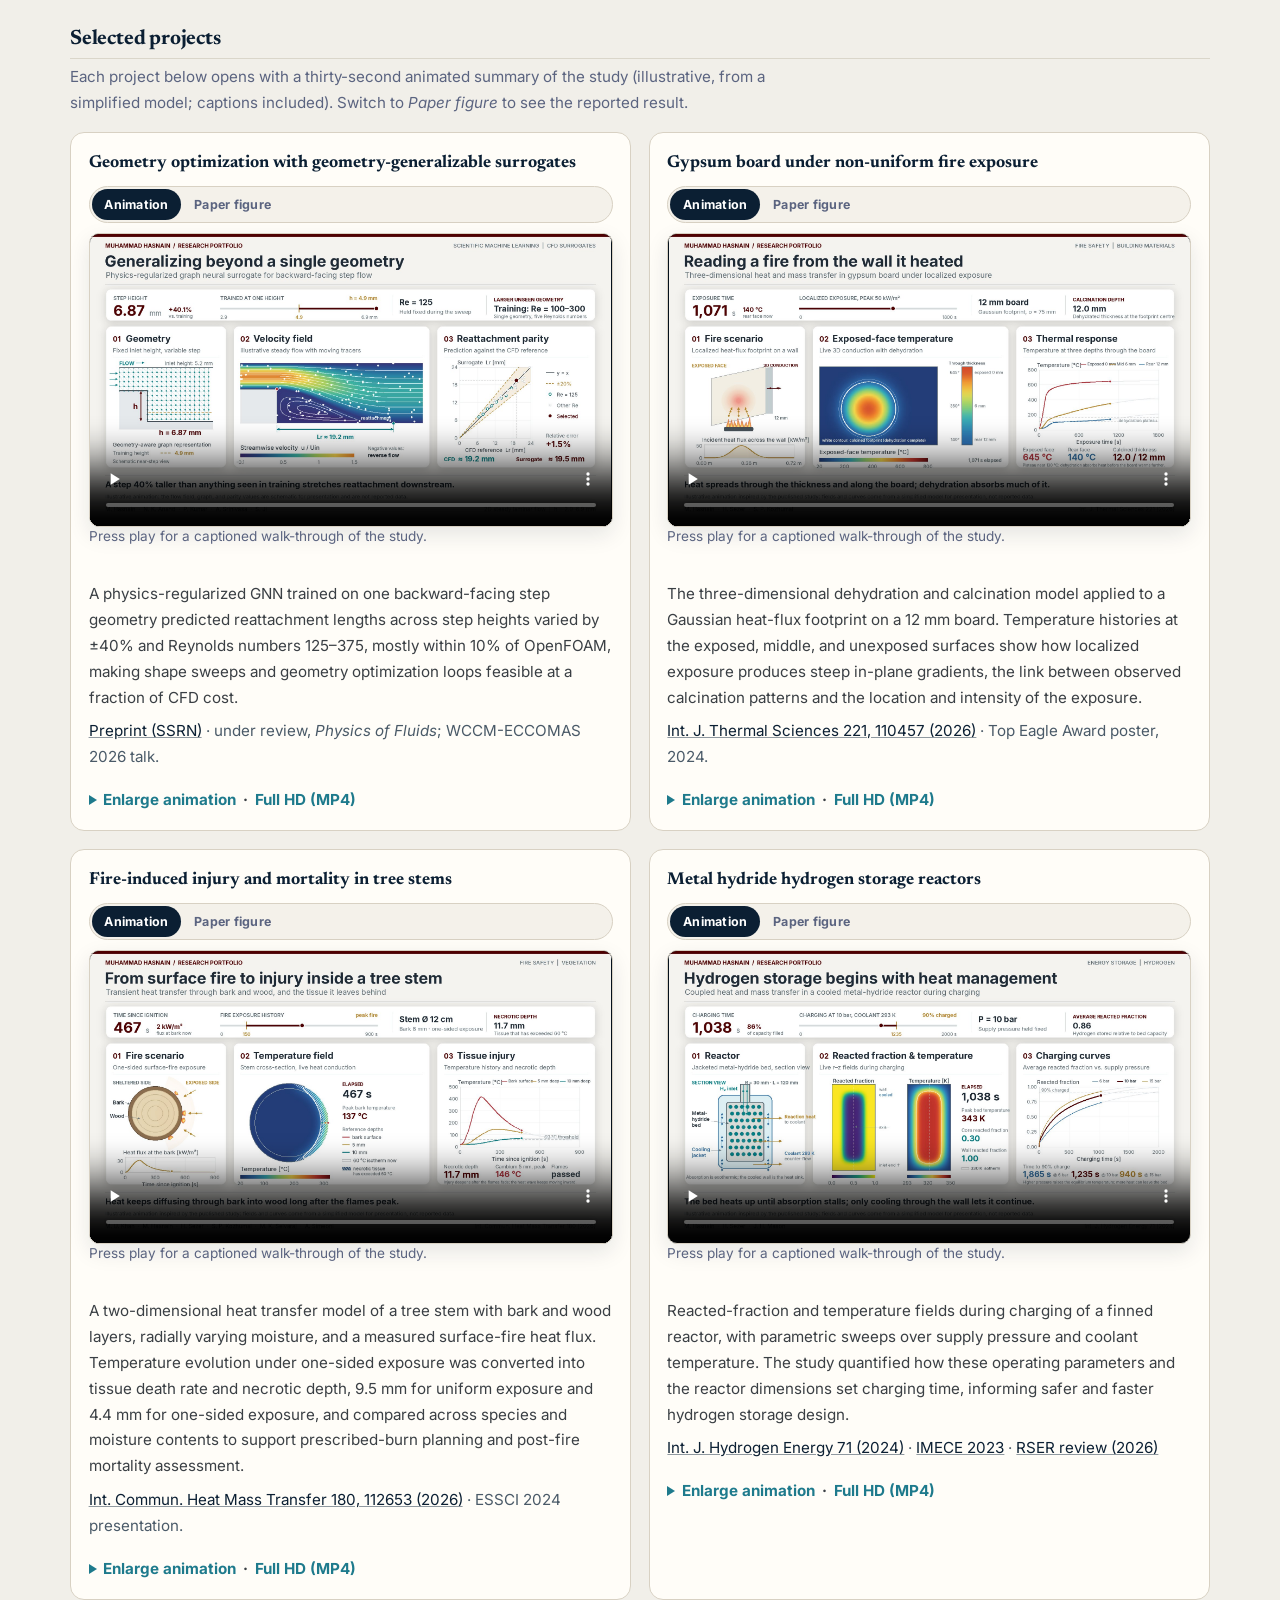
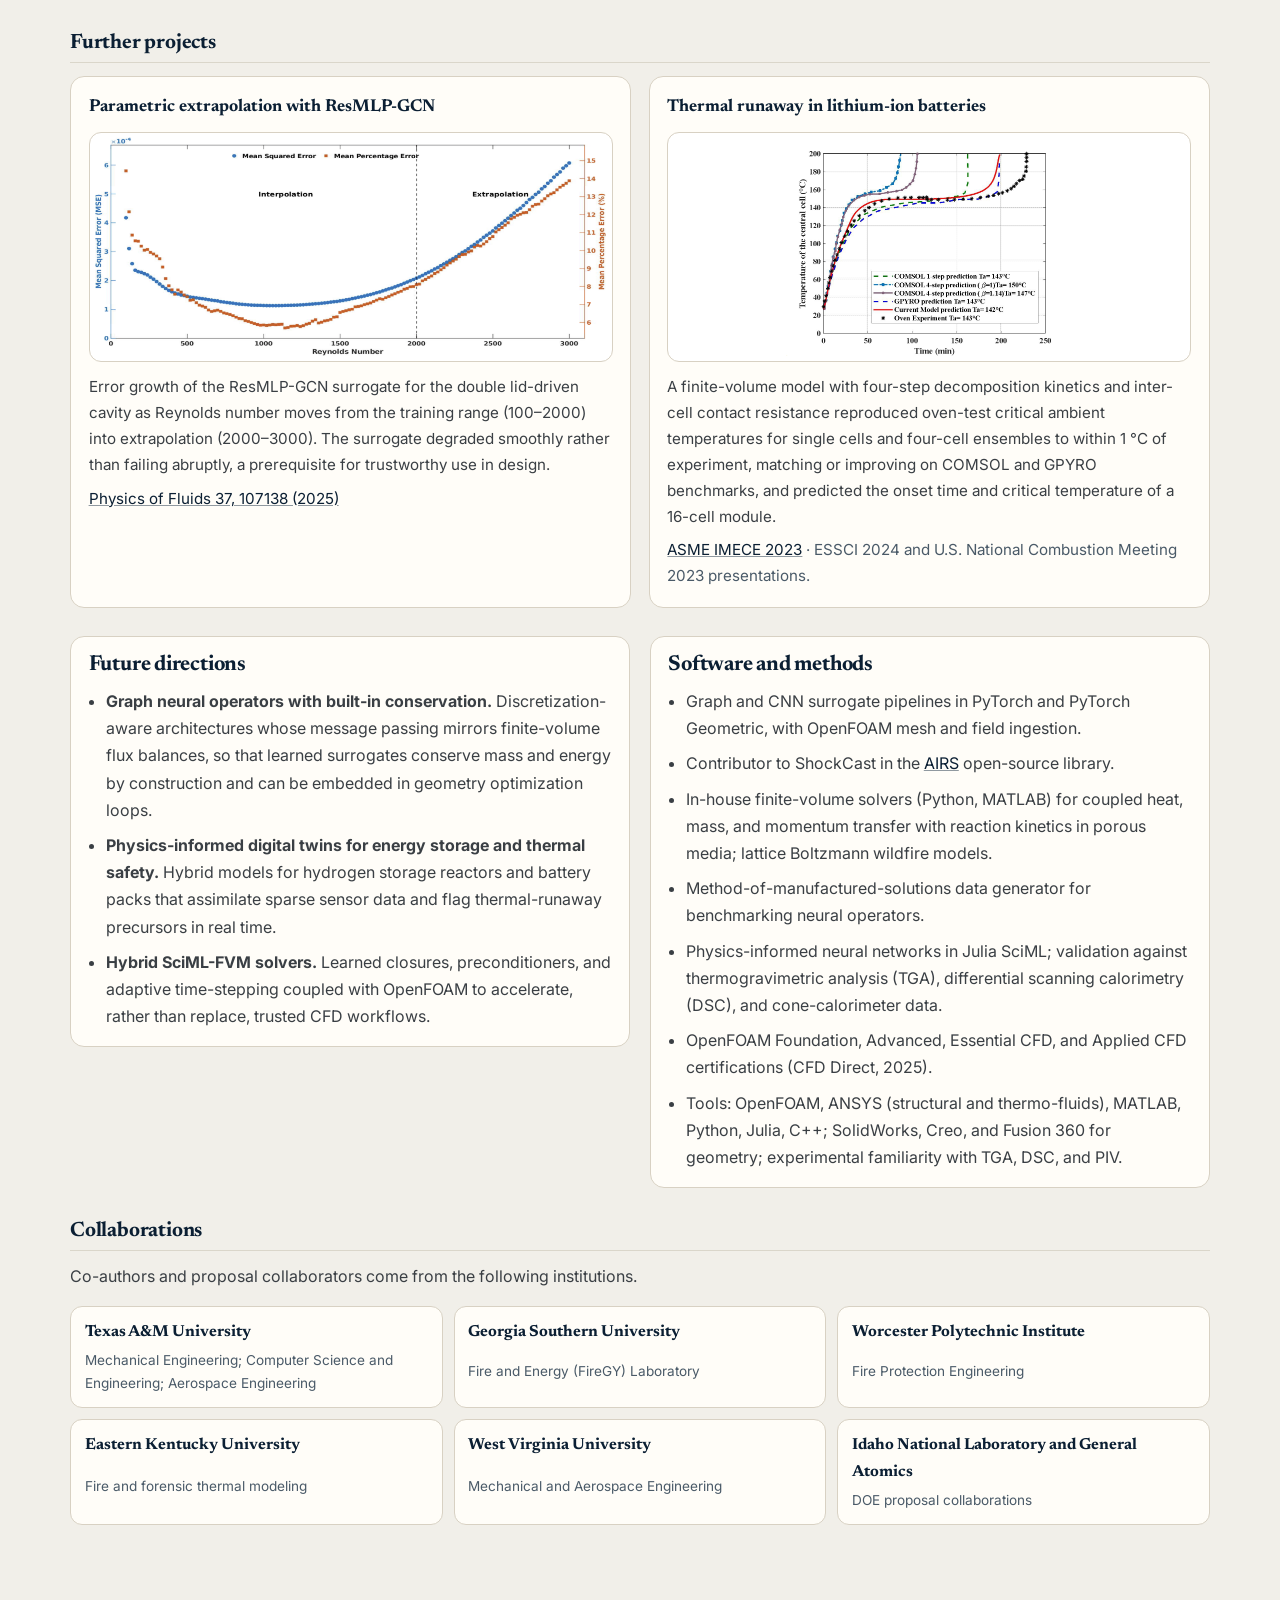
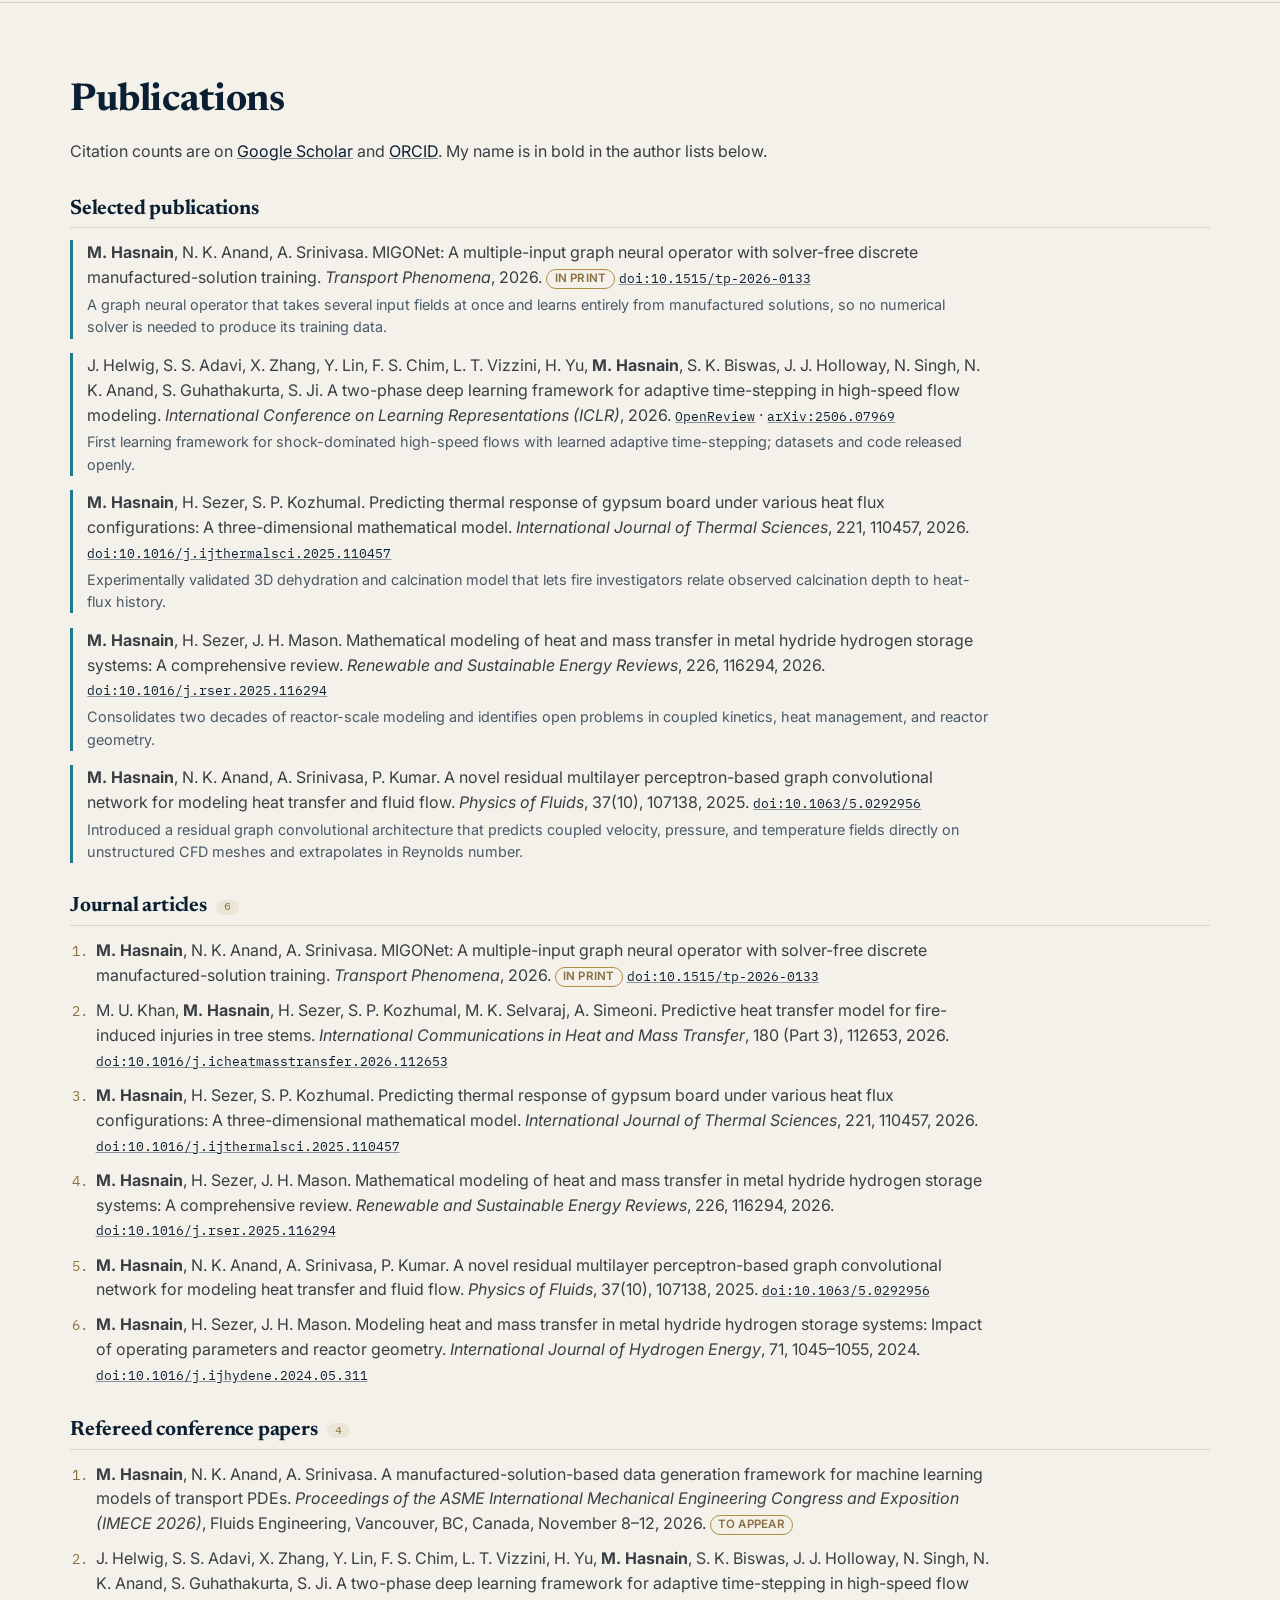
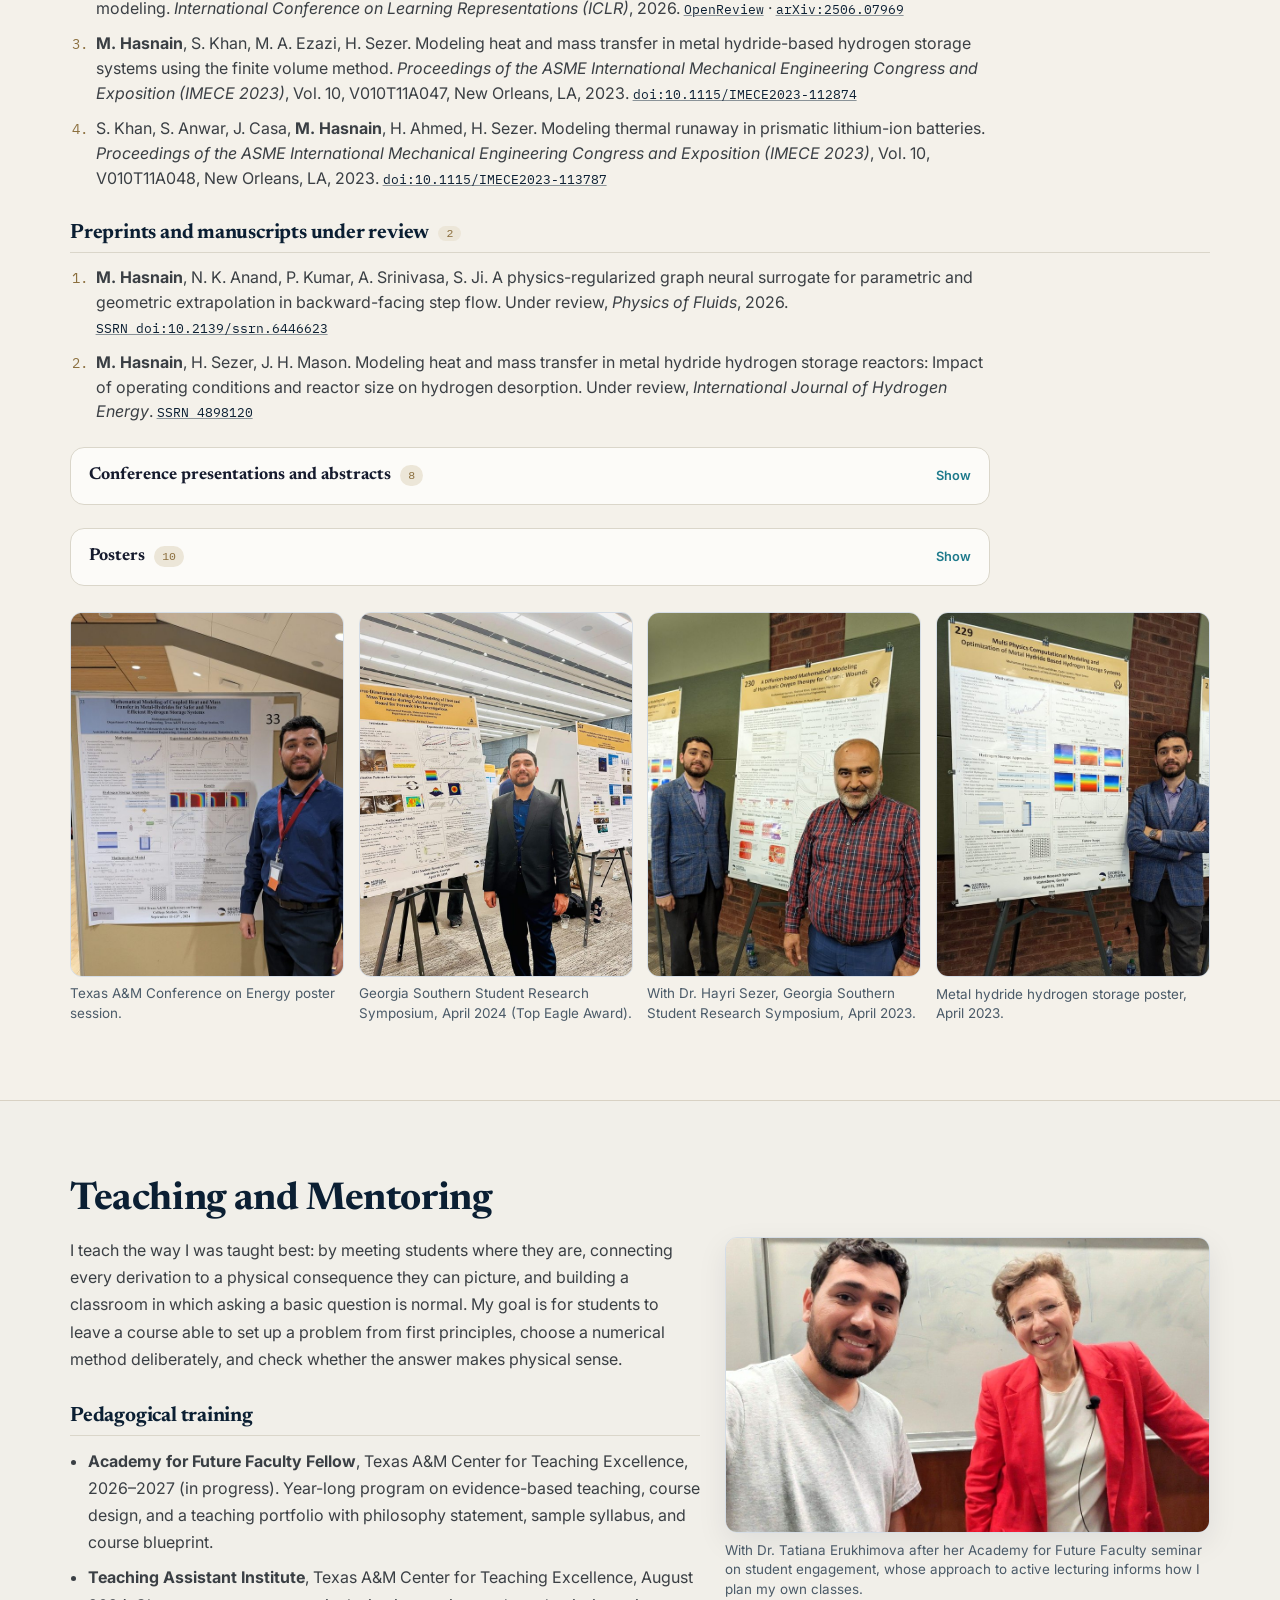
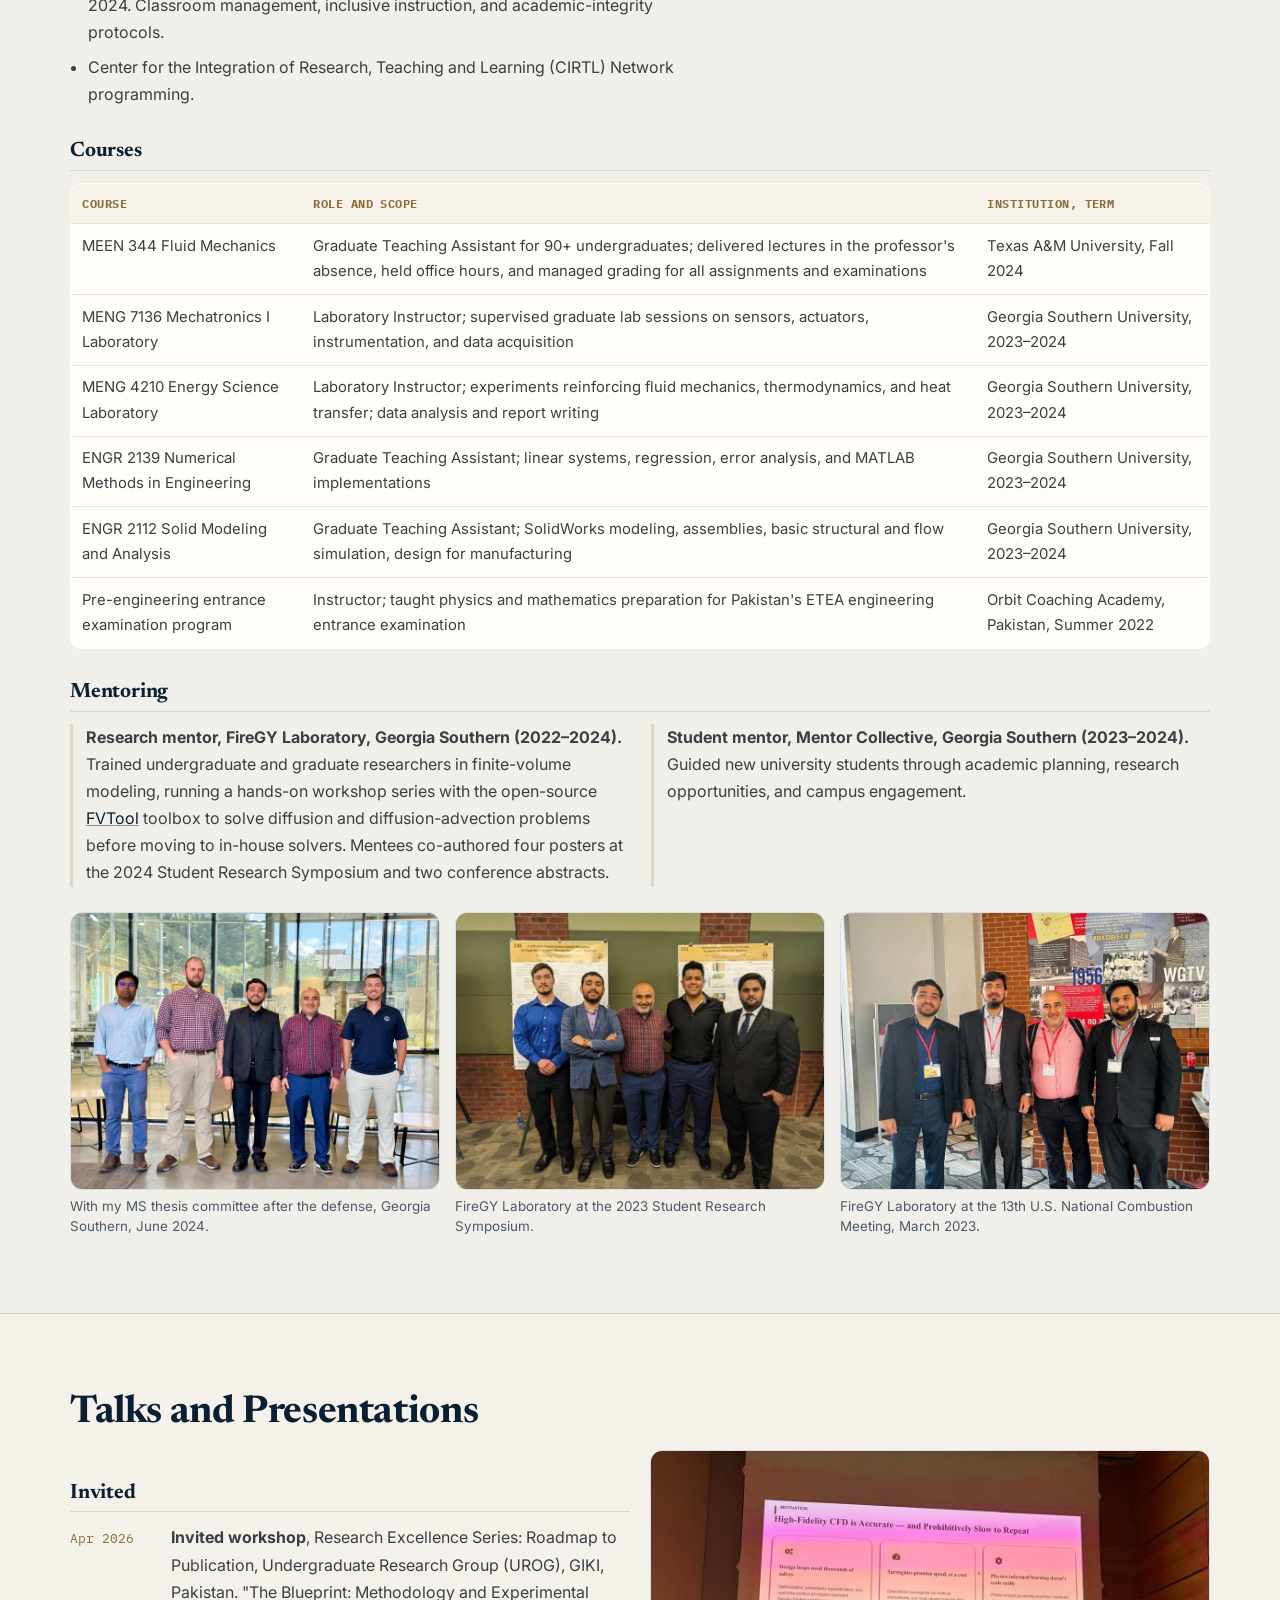
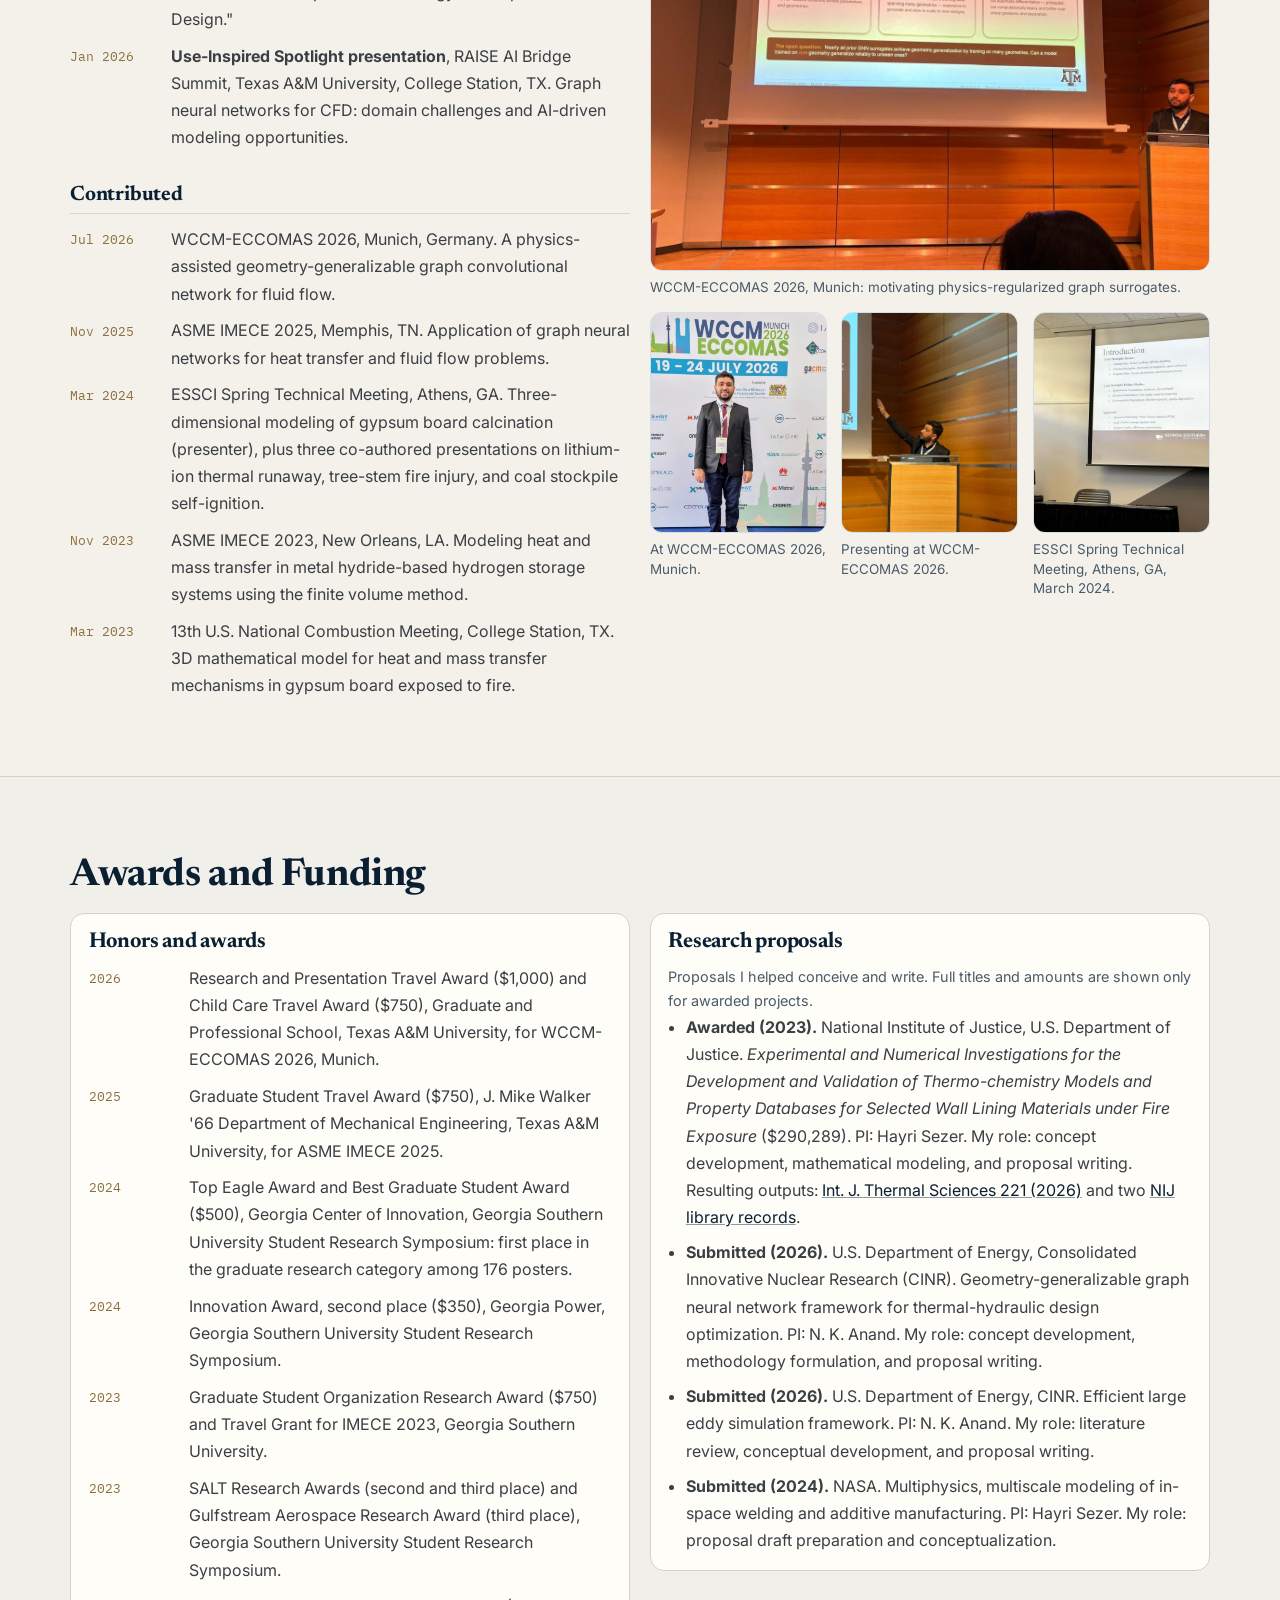
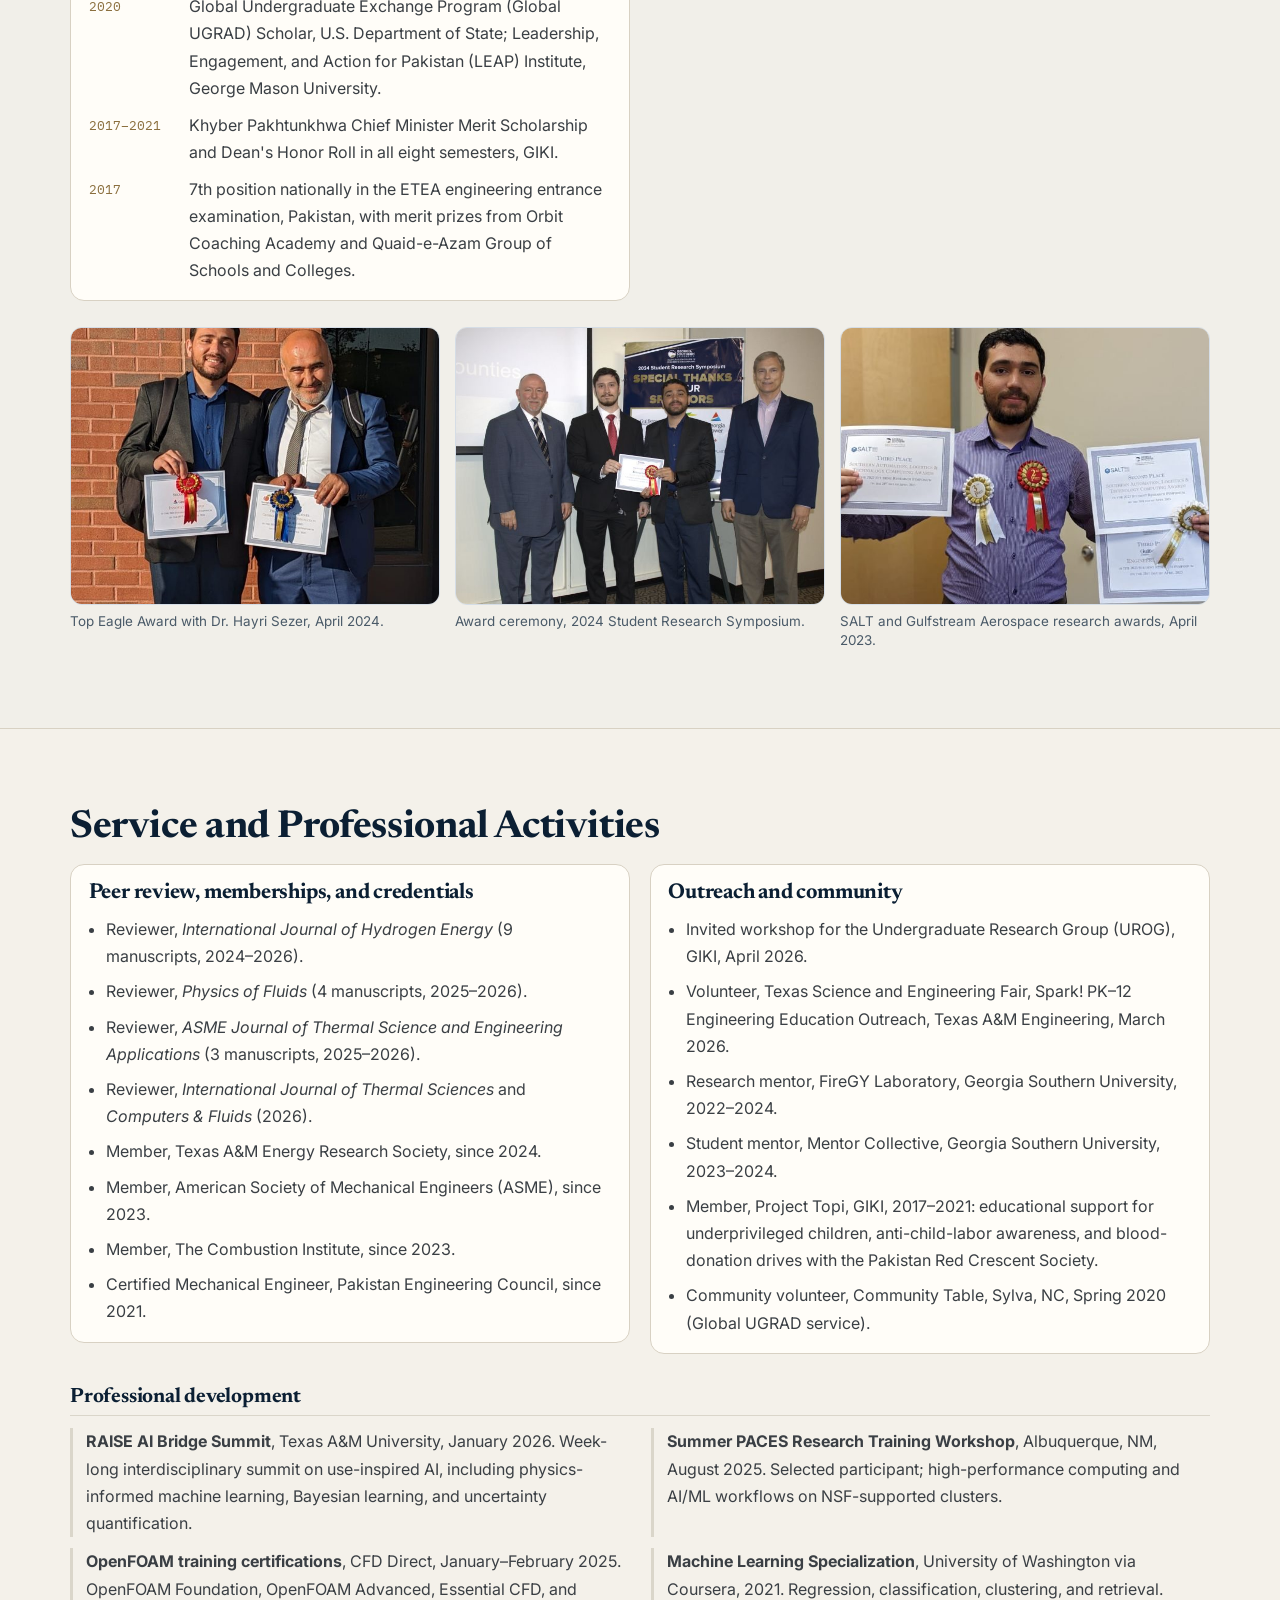
==== commit bc3e1d39: "Show 20 manuscript reviews, set in one place (content/metrics.yml) Co-Authored-By: Claude Opus 5.5 <" ====
--- a/docs/index.html
+++ b/docs/index.html
@@ -211,7 +211,7 @@
               <li><span class="hl-value">6</span><span class="hl-label">Journal articles</span></li>
               <li><span class="hl-value">96</span><span class="hl-label">Citations</span></li>
               <li><span class="hl-value">4</span><span class="hl-label">h-index</span></li>
-              <li><span class="hl-value">18</span><span class="hl-label">Manuscript reviews</span></li>
+              <li><span class="hl-value">20</span><span class="hl-label">Manuscript reviews</span></li>
             </ul>
           </div>
           <figure class="hero-media hero-portrait">
@@ -272,7 +272,7 @@
               <dt>Teaching</dt>
               <dd>Teaching assistant for 5 courses across Texas A&amp;M and Georgia Southern, including MEEN 344 Fluid Mechanics (90+ students)</dd>
               <dt>Peer review</dt>
-              <dd>18 reviews for <em>Int. J. Hydrogen Energy</em>, <em>Physics of Fluids</em>, <em>ASME J. Thermal Sci. Eng. Appl.</em>, <em>Int. J. Thermal Sciences</em>, and <em>Computers &amp; Fluids</em></dd>
+              <dd>20 reviews for <em>Int. J. Hydrogen Energy</em>, <em>Physics of Fluids</em>, <em>ASME J. Thermal Sci. Eng. Appl.</em>, <em>Int. J. Thermal Sciences</em>, and <em>Computers &amp; Fluids</em></dd>
               <dt>Email</dt>
               <dd><a href="mailto:mhasnain5924117@tamu.edu">mhasnain5924117@tamu.edu</a></dd>
             </dl>
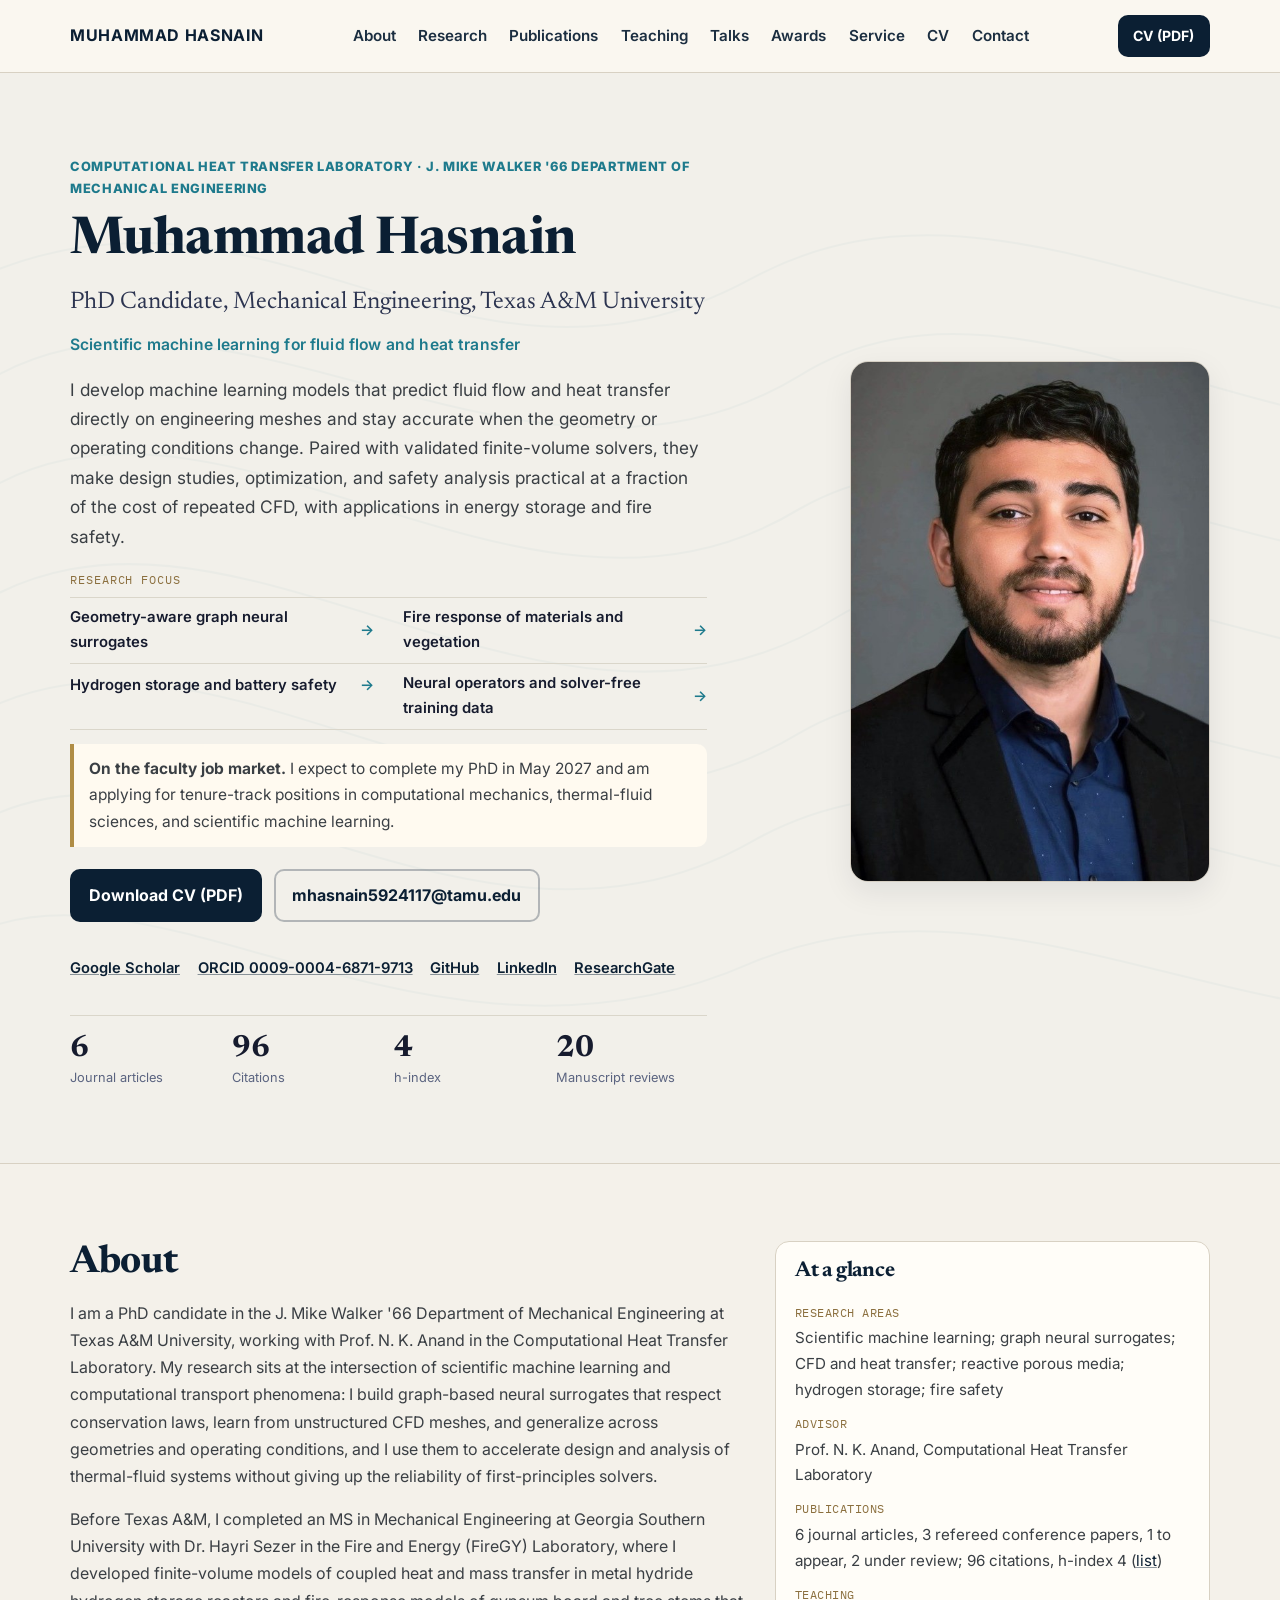
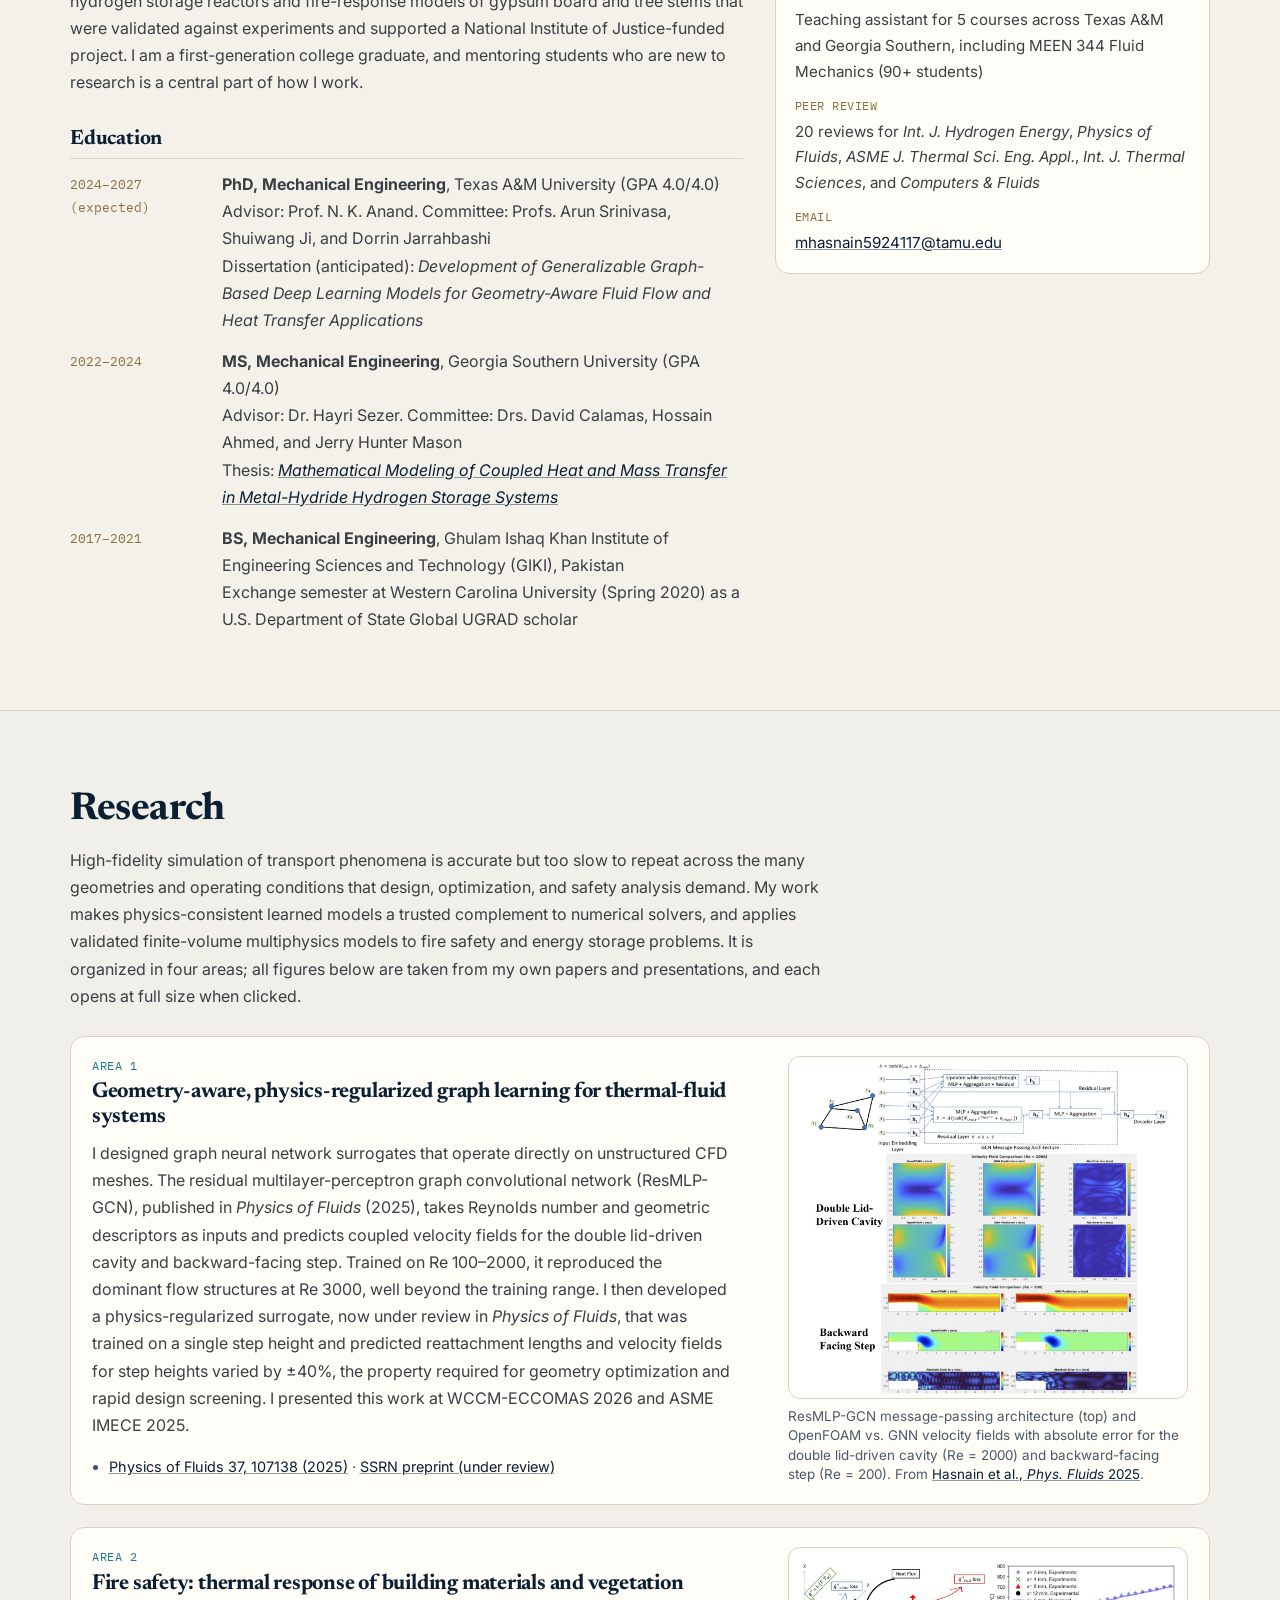
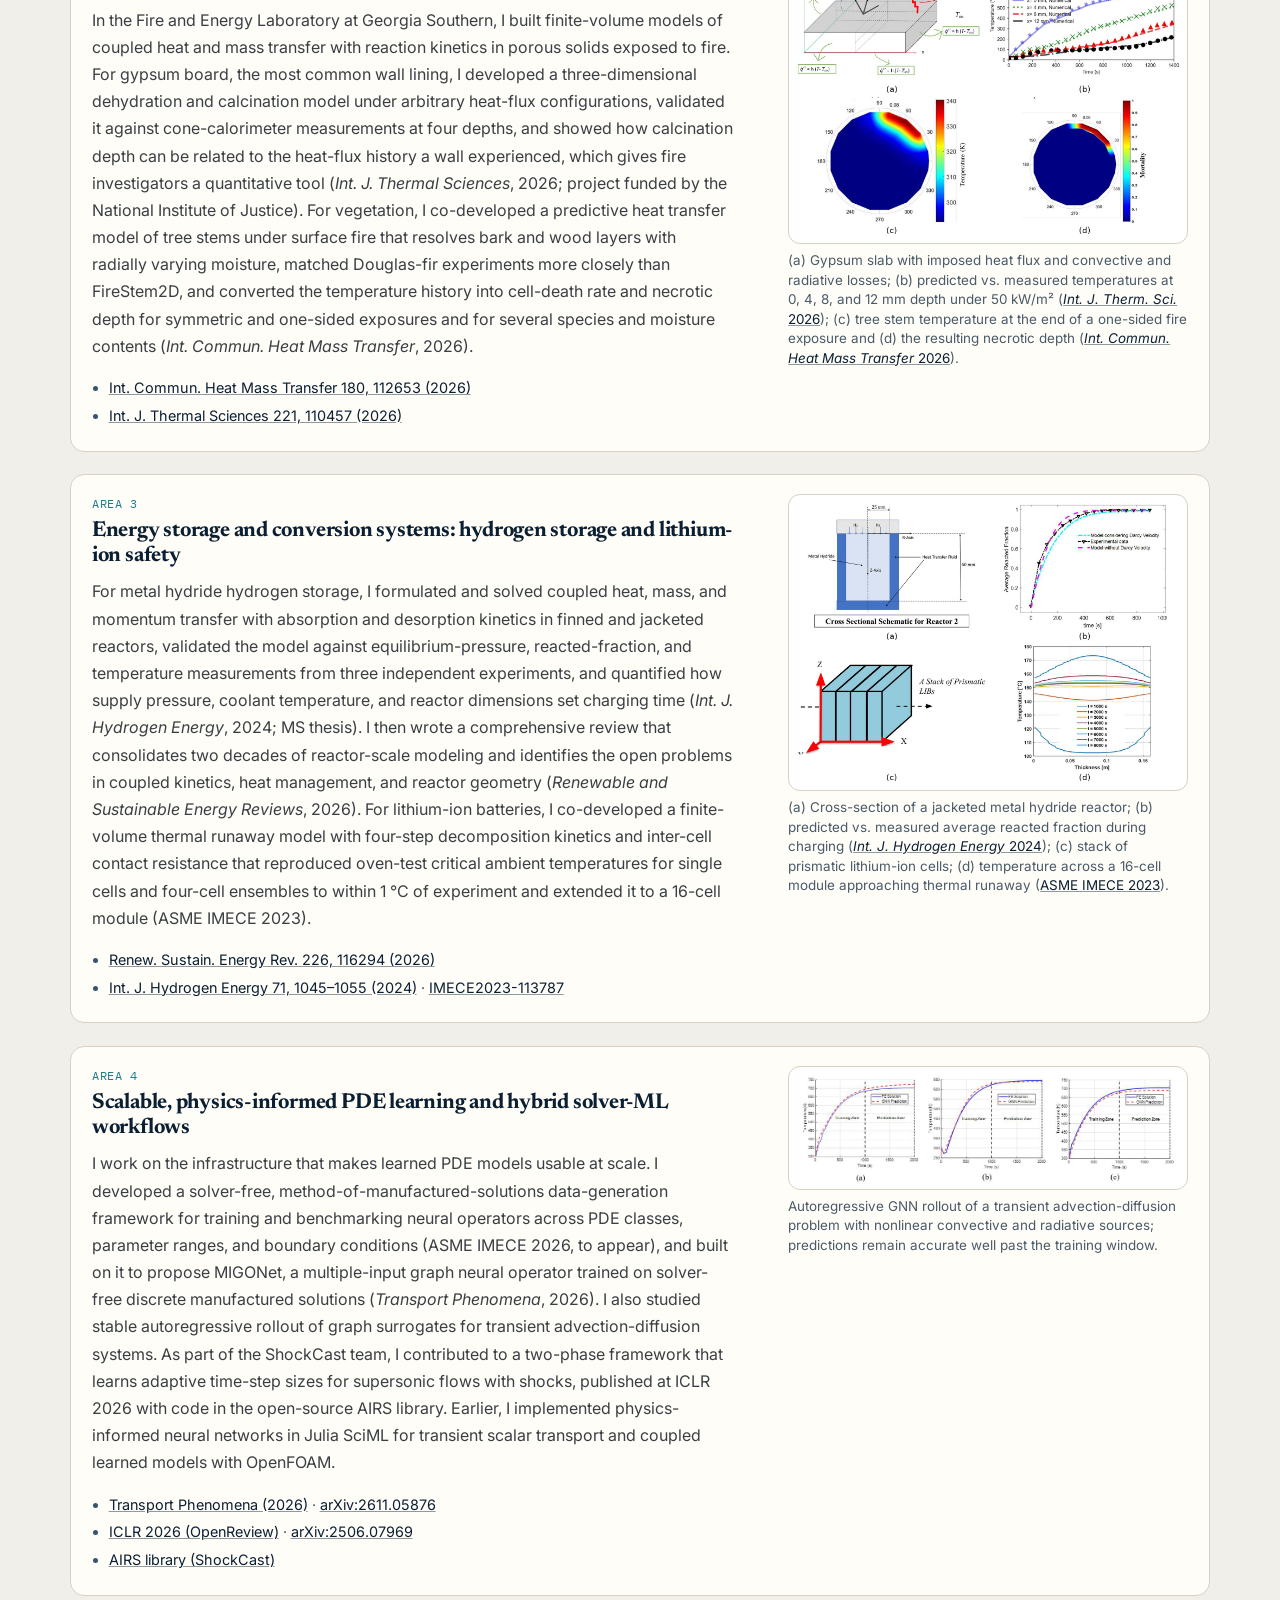
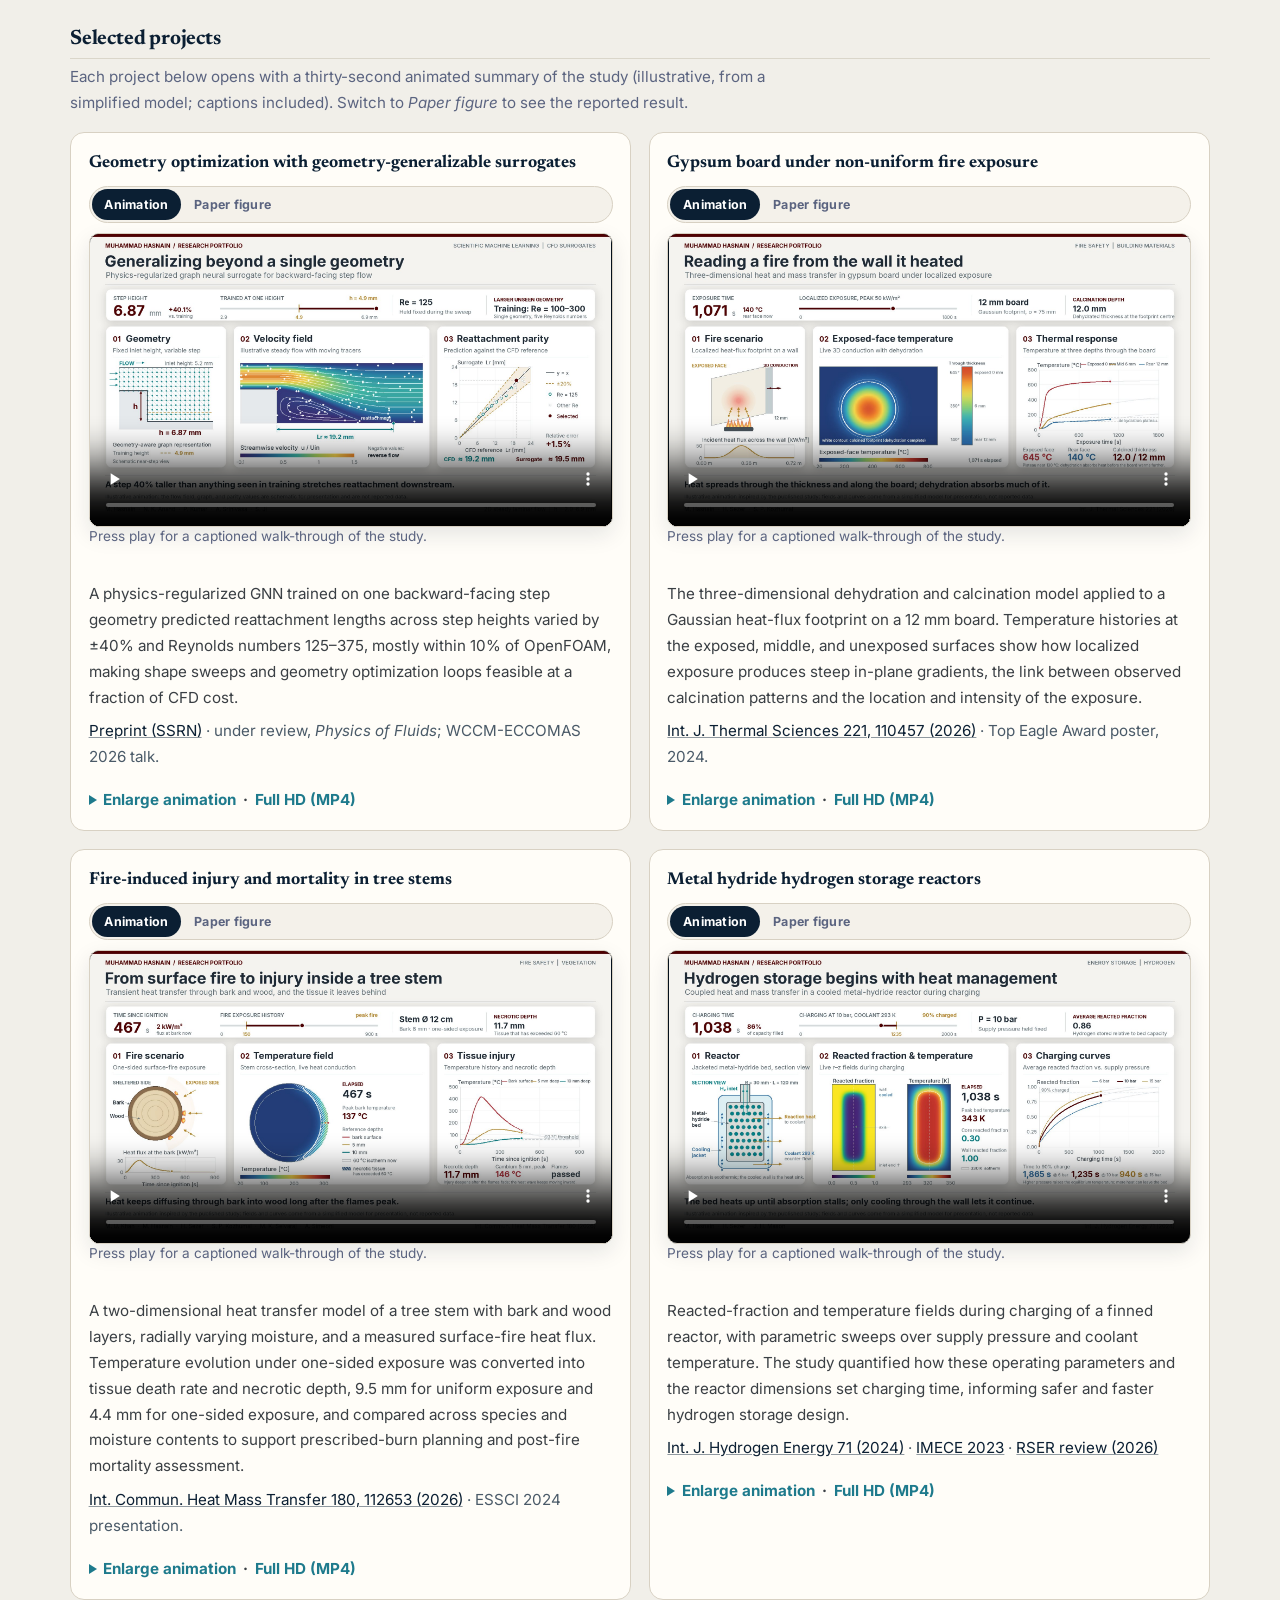
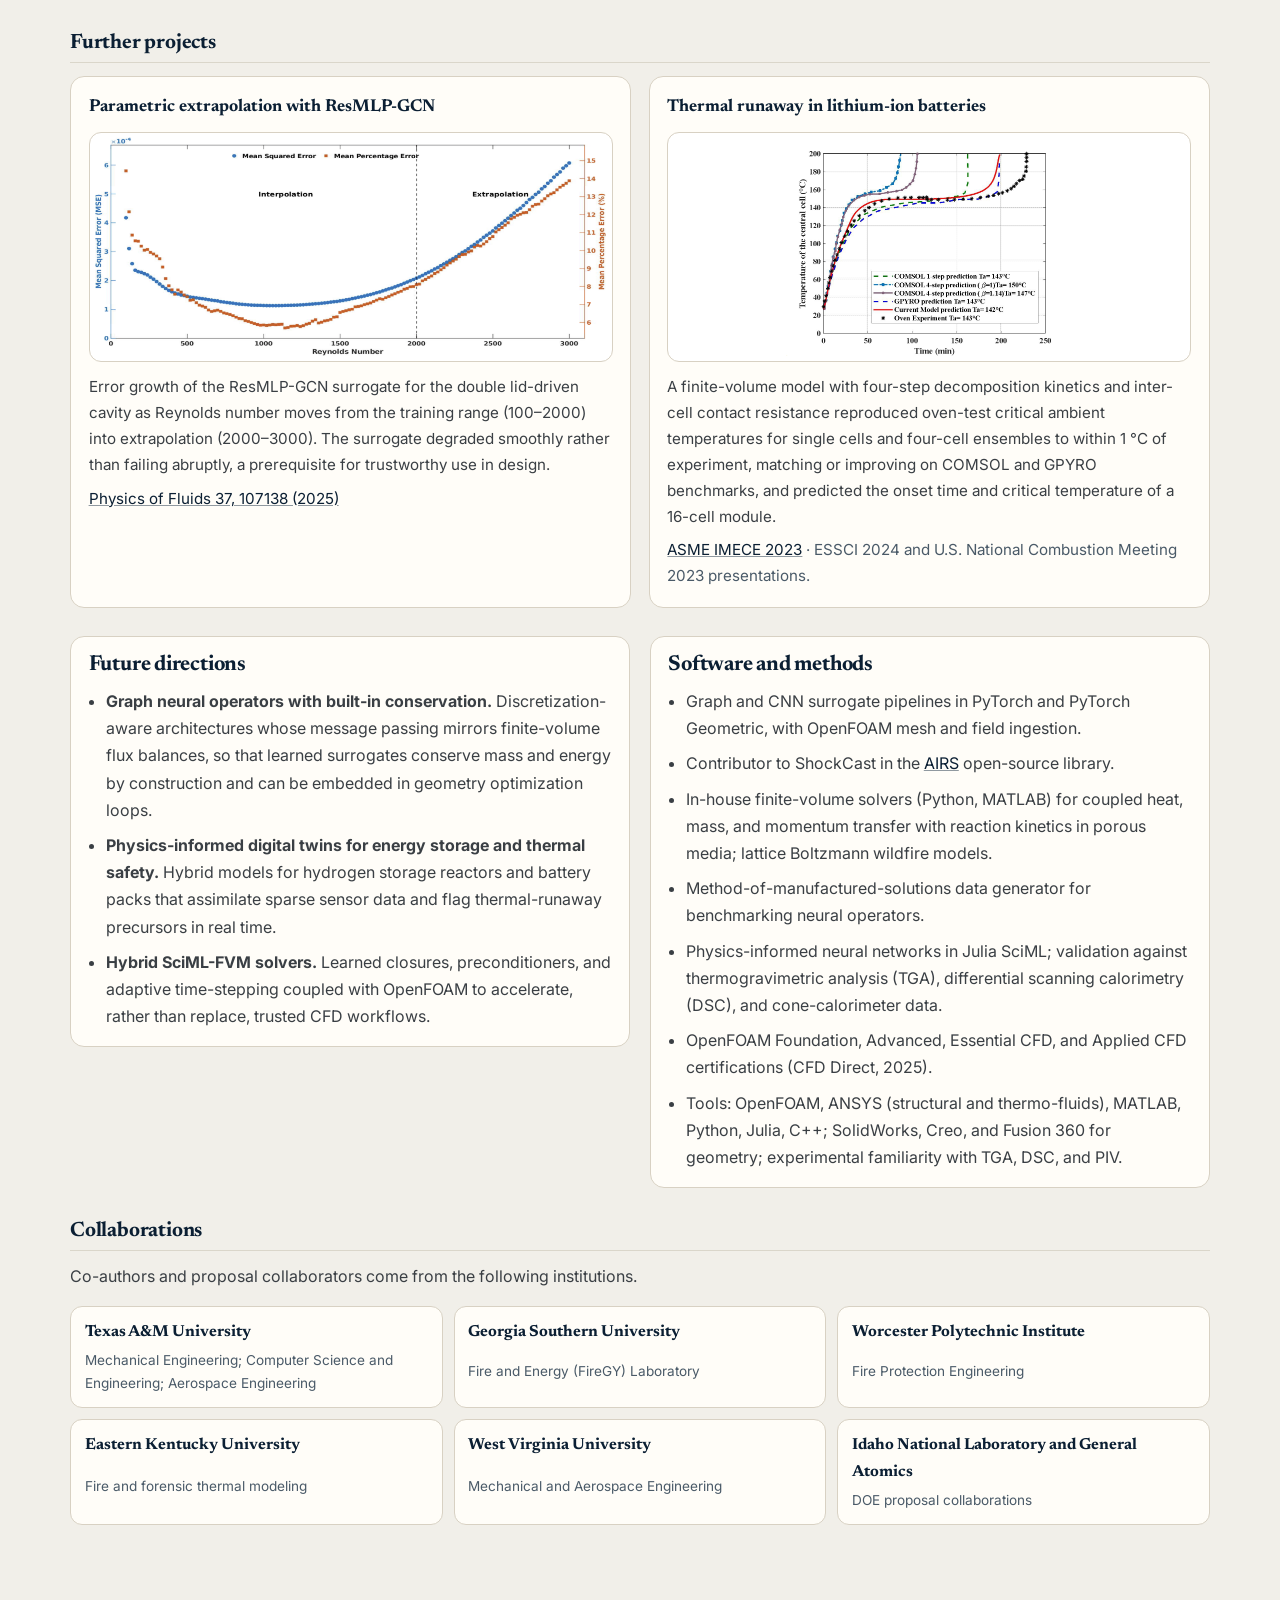
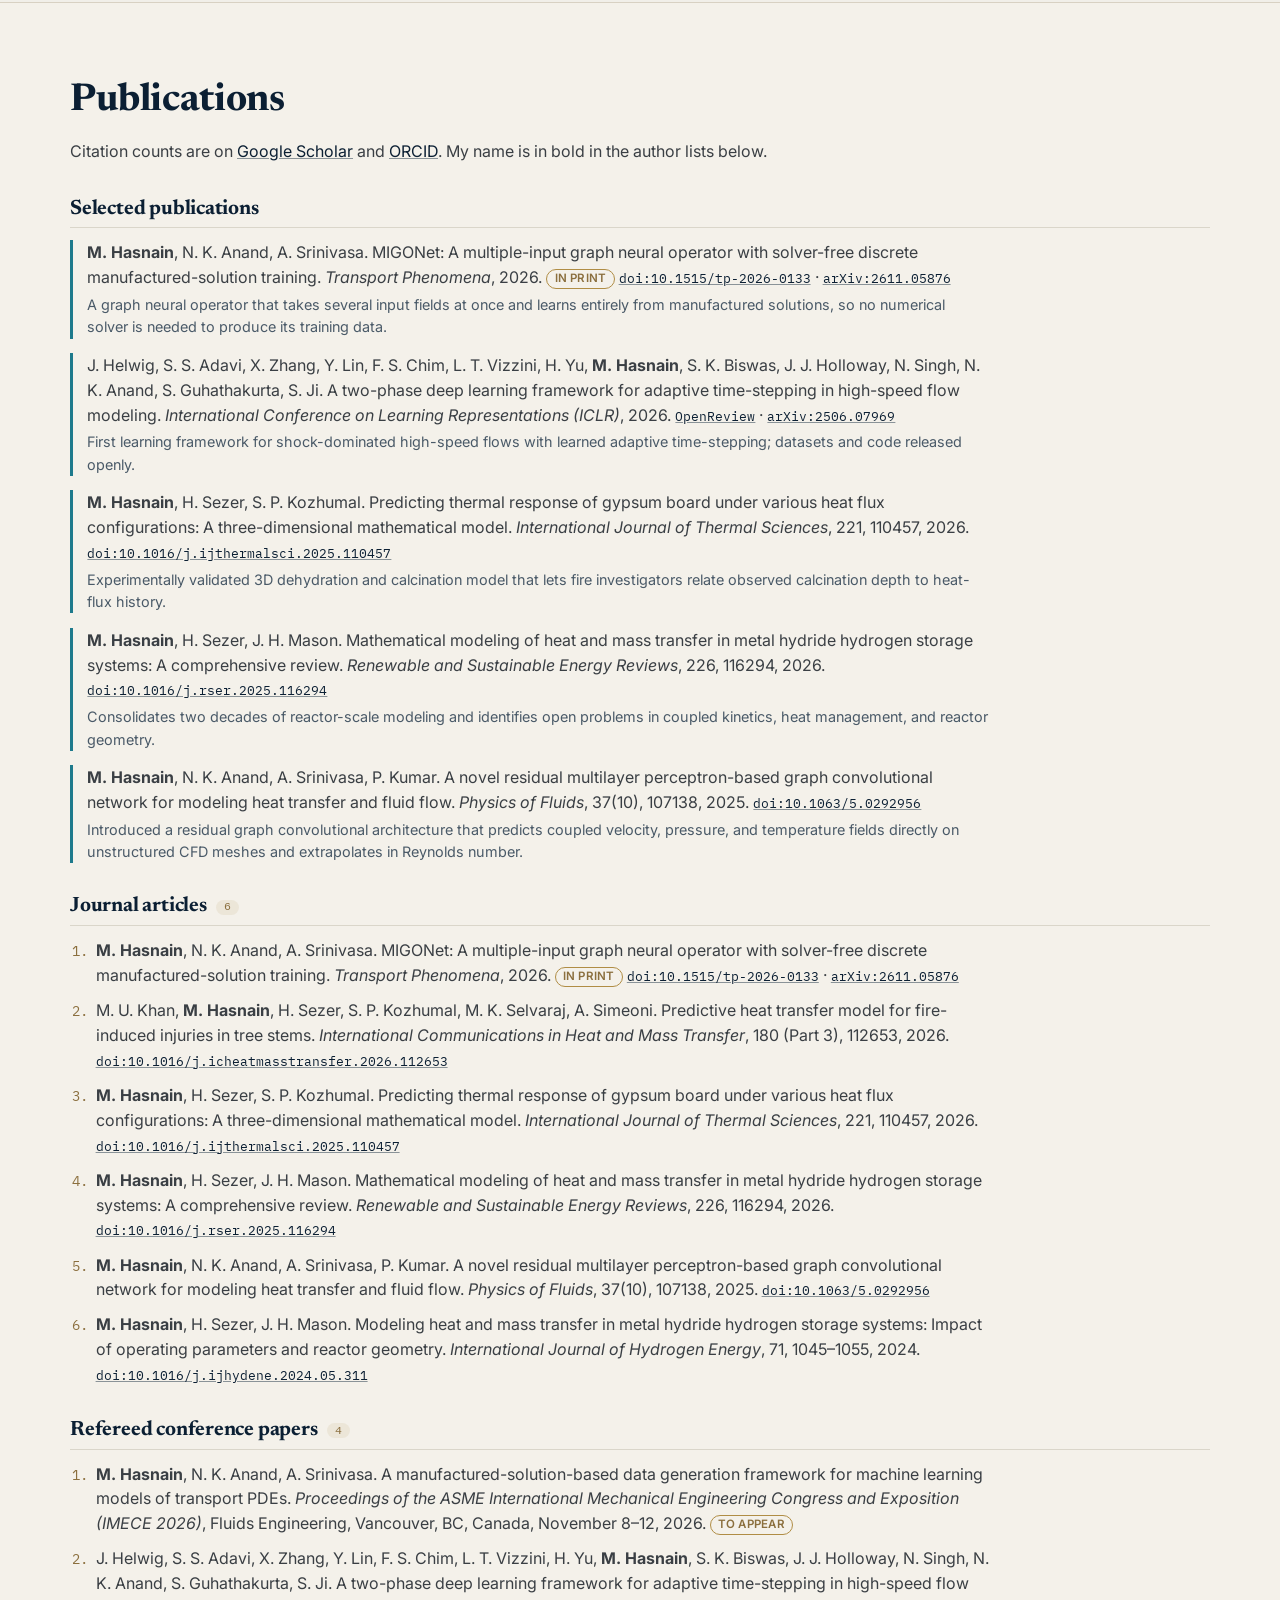
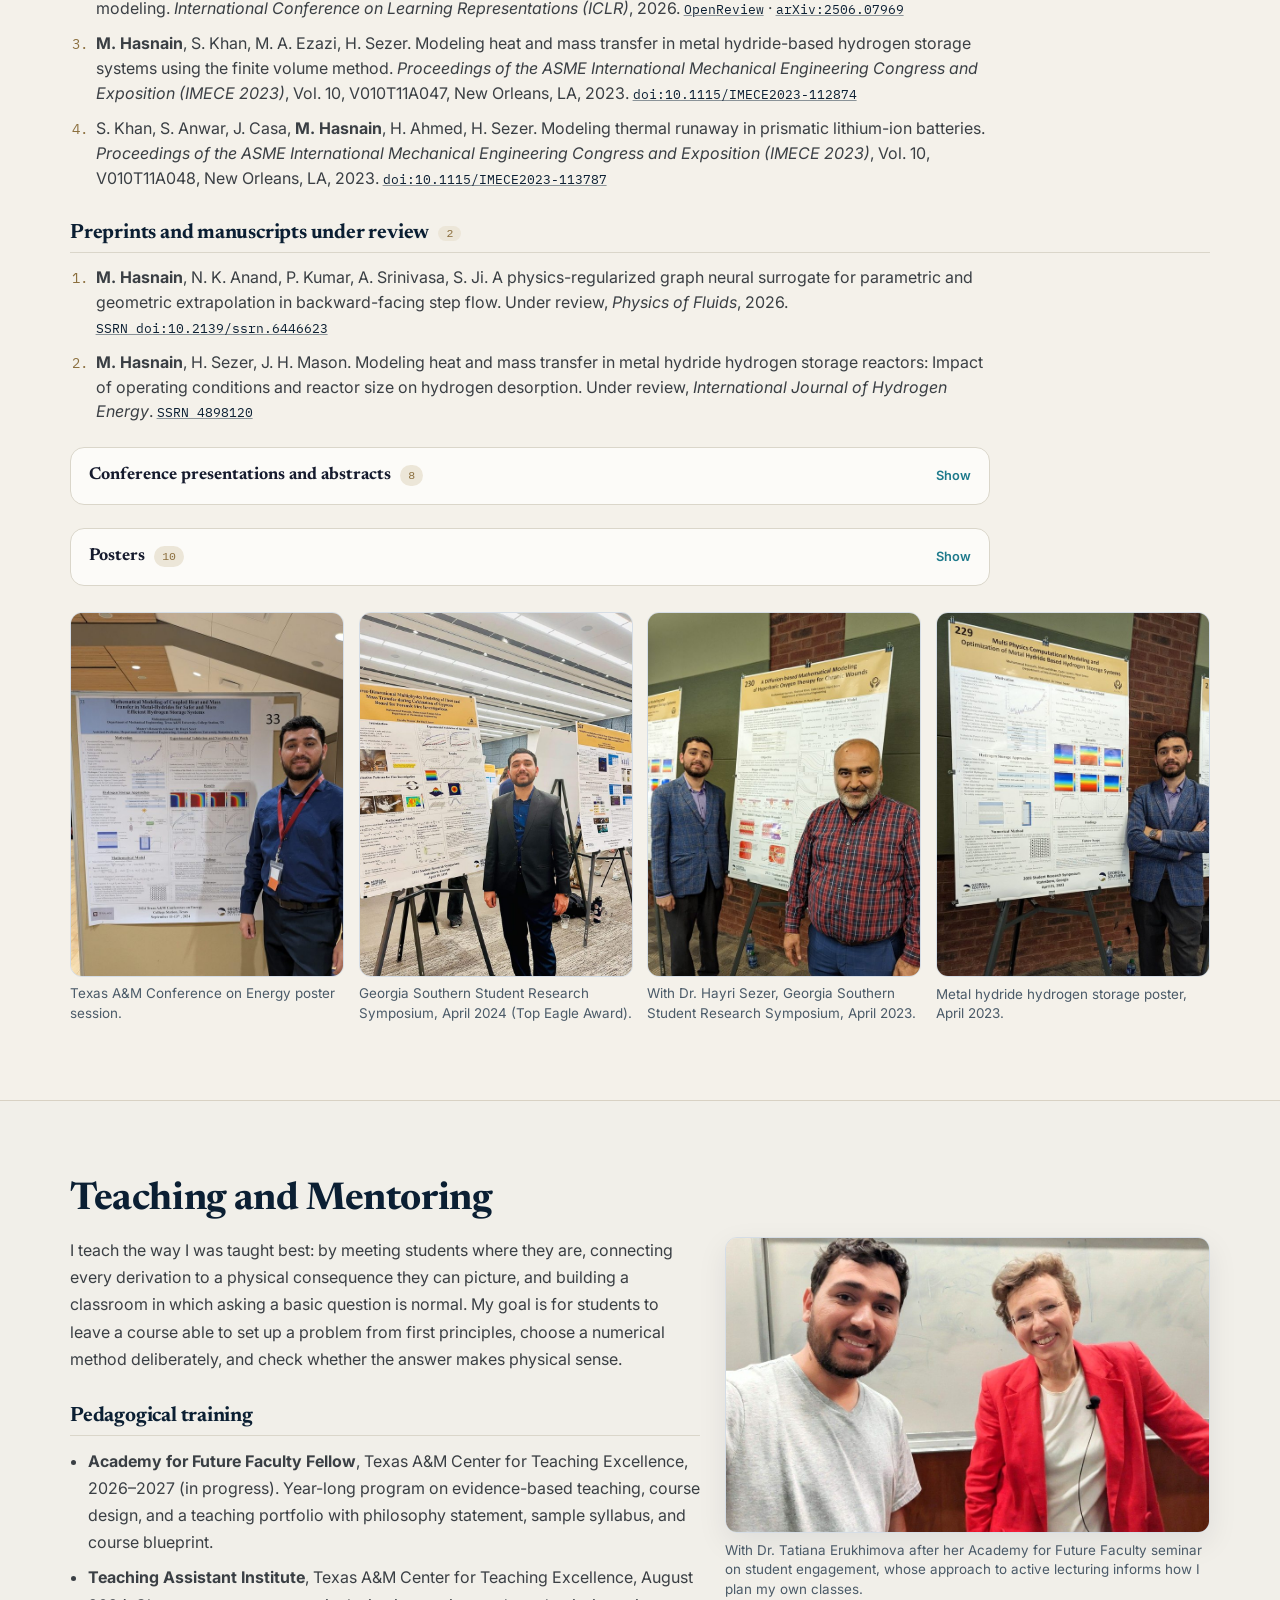
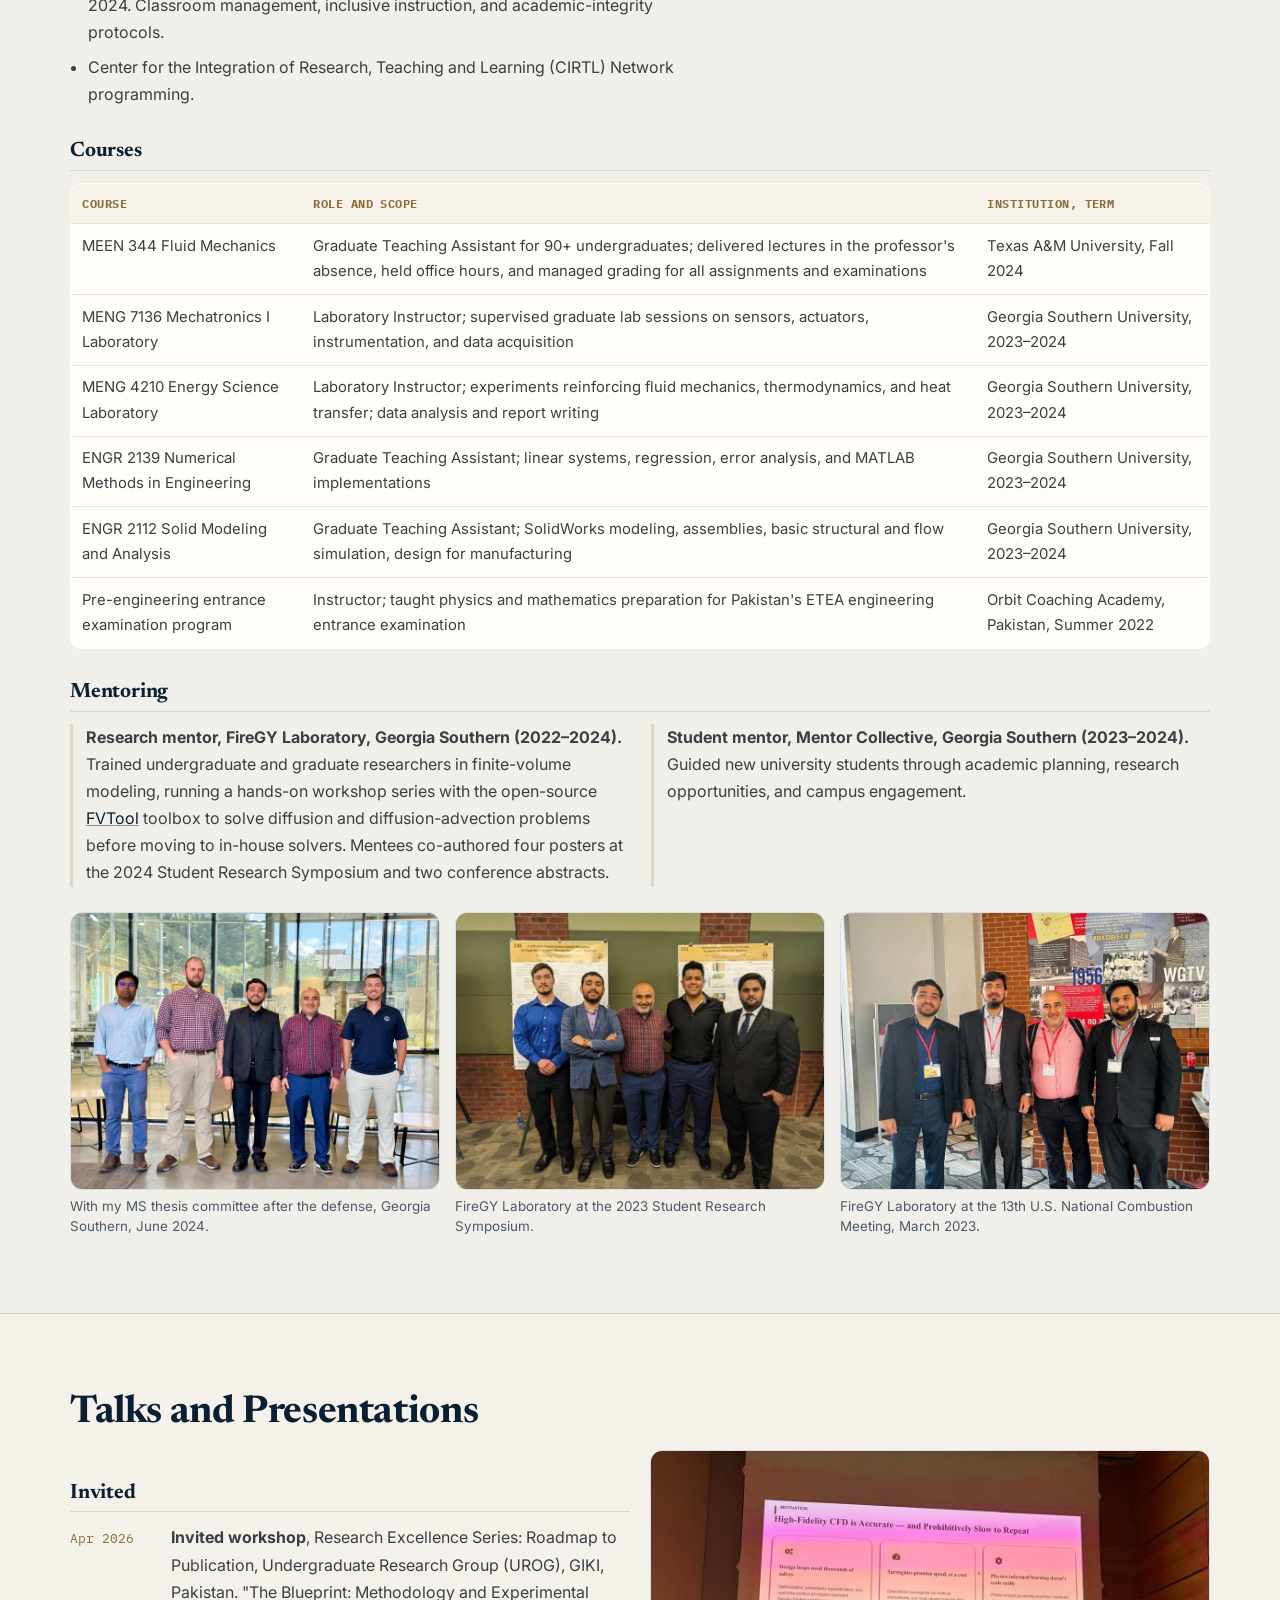
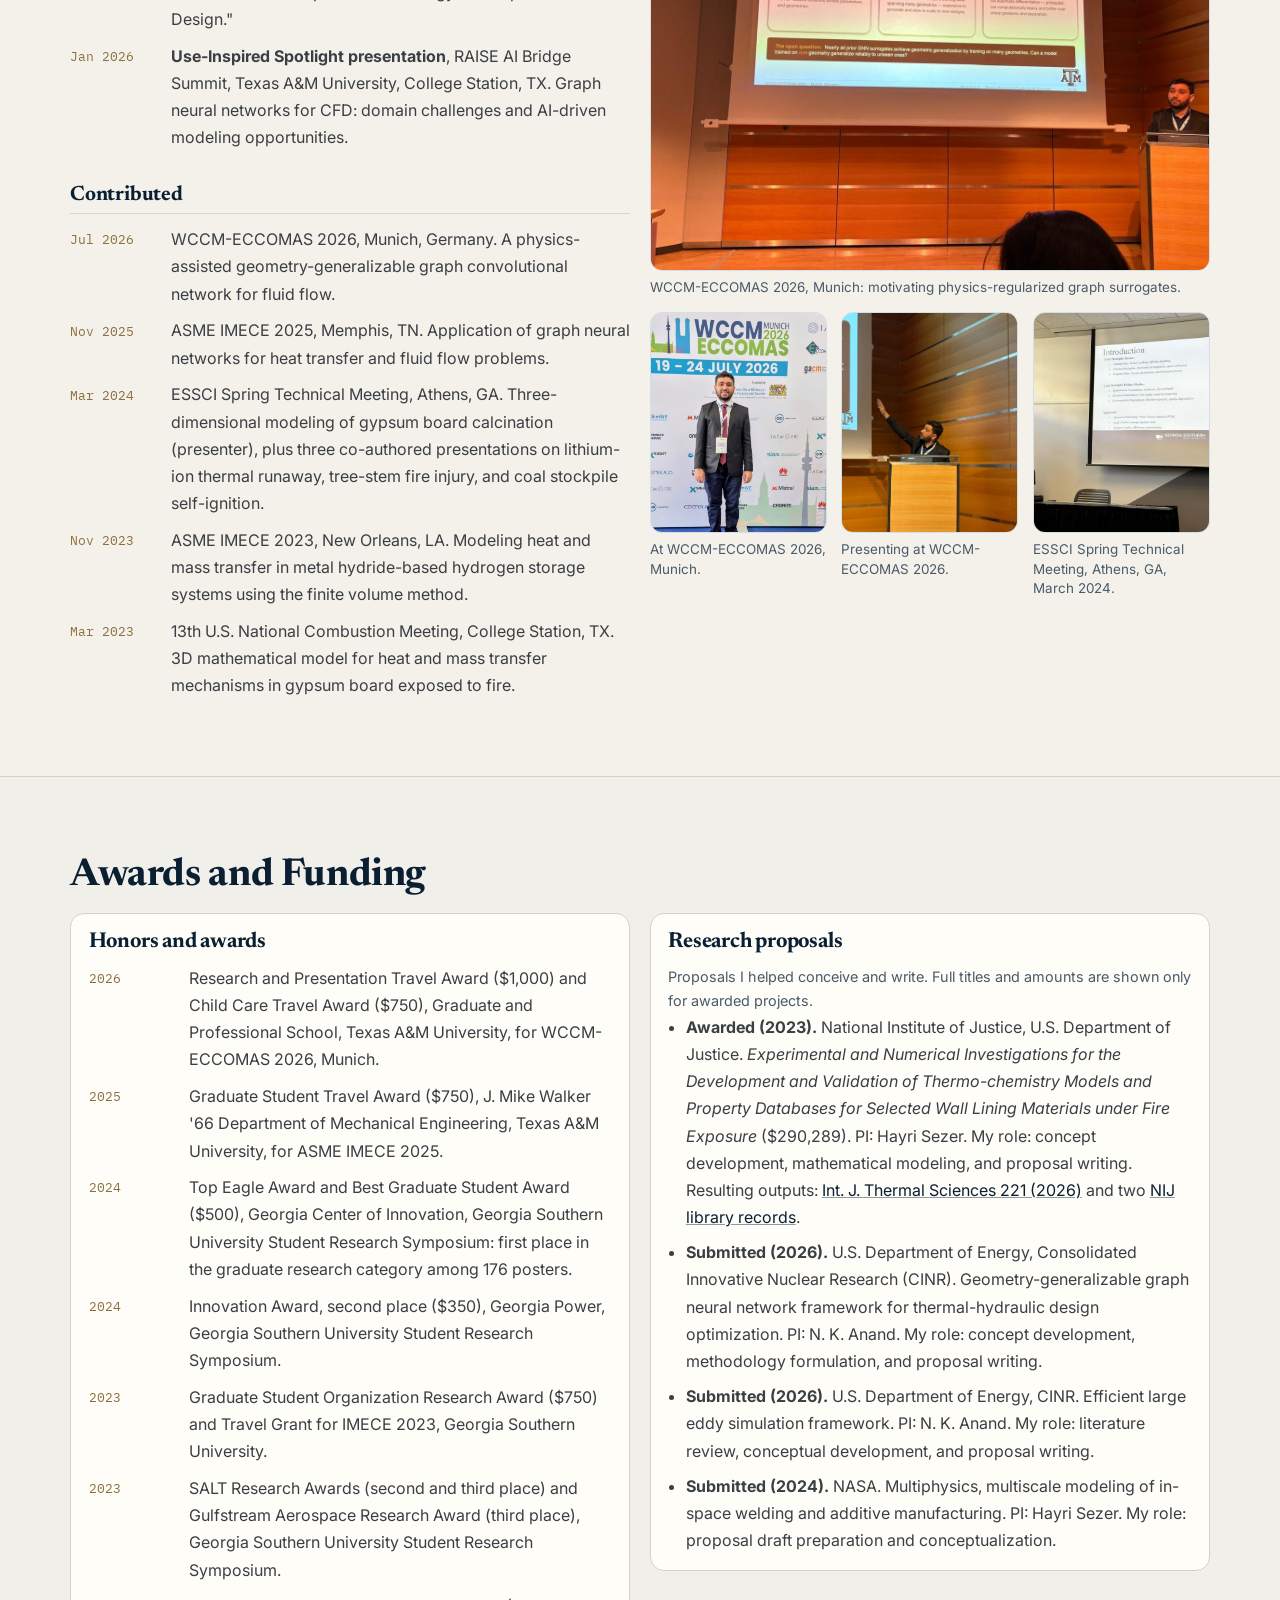
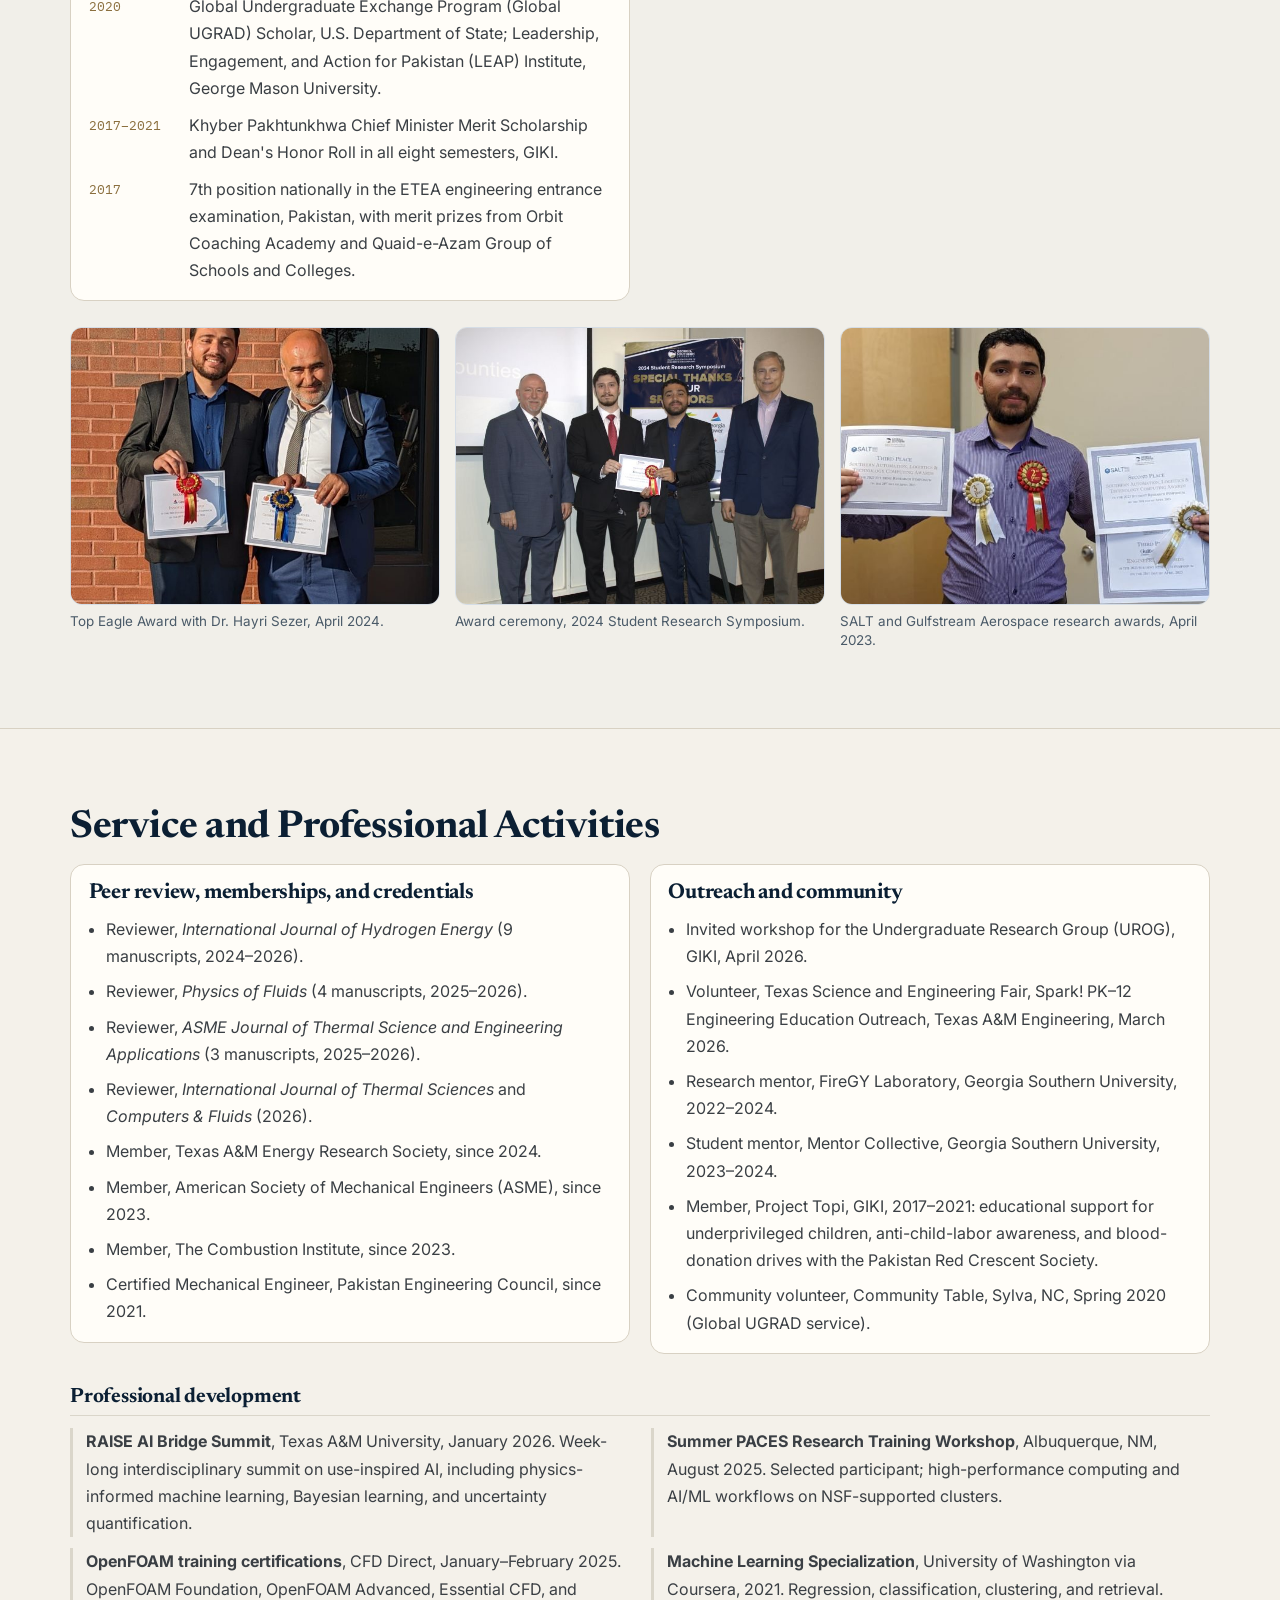
==== commit baed1464: "Add MIGONet arXiv link (arXiv:2611.05876) Co-Authored-By: Claude Opus 5.5 <noreply@anthropic.com>" ====
--- a/docs/index.html
+++ b/docs/index.html
@@ -337,7 +337,7 @@
                 <h3>Scalable, physics-informed PDE learning and hybrid solver-ML workflows</h3>
                 <p>I work on the infrastructure that makes learned PDE models usable at scale. I developed a solver-free, method-of-manufactured-solutions data-generation framework for training and benchmarking neural operators across PDE classes, parameter ranges, and boundary conditions (ASME IMECE 2026, to appear), and built on it to propose MIGONet, a multiple-input graph neural operator trained on solver-free discrete manufactured solutions (<em>Transport Phenomena</em>, 2026). I also studied stable autoregressive rollout of graph surrogates for transient advection-diffusion systems. As part of the ShockCast team, I contributed to a two-phase framework that learns adaptive time-step sizes for supersonic flows with shocks, published at ICLR 2026 with code in the open-source AIRS library. Earlier, I implemented physics-informed neural networks in Julia SciML for transient scalar transport and coupled learned models with OpenFOAM.</p>
                 <ul class="area-links">
-                  <li><a href="https://doi.org/10.1515/tp-2026-0133" target="_blank" rel="noopener">Transport Phenomena (2026)</a></li>
+                  <li><a href="https://doi.org/10.1515/tp-2026-0133" target="_blank" rel="noopener">Transport Phenomena (2026)</a> · <a href="https://arxiv.org/abs/2611.05876" target="_blank" rel="noopener">arXiv:2611.05876</a></li>
                   <li><a href="https://openreview.net/forum?id=d4gzLgGl7I" target="_blank" rel="noopener">ICLR 2026 (OpenReview)</a> · <a href="https://arxiv.org/abs/2506.07969" target="_blank" rel="noopener">arXiv:2506.07969</a></li>
                   <li><a href="https://github.com/divelab/AIRS" target="_blank" rel="noopener">AIRS library (ShockCast)</a></li>
                 </ul>
@@ -547,7 +547,7 @@
           <h3 class="subheading">Selected publications</h3>
           <ol class="pub-list pub-selected">
             <li>
-              <p class="pub-cite"><strong>M. Hasnain</strong>, N. K. Anand, A. Srinivasa. MIGONet: A multiple-input graph neural operator with solver-free discrete manufactured-solution training. <em>Transport Phenomena</em>, 2026. <span class="pub-status">In print</span> <a class="doi" href="https://doi.org/10.1515/tp-2026-0133" target="_blank" rel="noopener">doi:10.1515/tp-2026-0133</a></p>
+              <p class="pub-cite"><strong>M. Hasnain</strong>, N. K. Anand, A. Srinivasa. MIGONet: A multiple-input graph neural operator with solver-free discrete manufactured-solution training. <em>Transport Phenomena</em>, 2026. <span class="pub-status">In print</span> <a class="doi" href="https://doi.org/10.1515/tp-2026-0133" target="_blank" rel="noopener">doi:10.1515/tp-2026-0133</a> · <a class="doi" href="https://arxiv.org/abs/2611.05876" target="_blank" rel="noopener">arXiv:2611.05876</a></p>
               <p class="pub-why">A graph neural operator that takes several input fields at once and learns entirely from manufactured solutions, so no numerical solver is needed to produce its training data.</p>
             </li>
             <li>
@@ -569,7 +569,7 @@
           </ol>
           <h3 class="subheading">Journal articles <span class="heading-count">6</span></h3>
           <ol class="pub-list">
-            <li><strong>M. Hasnain</strong>, N. K. Anand, A. Srinivasa. MIGONet: A multiple-input graph neural operator with solver-free discrete manufactured-solution training. <em>Transport Phenomena</em>, 2026. <span class="pub-status">In print</span> <a class="doi" href="https://doi.org/10.1515/tp-2026-0133" target="_blank" rel="noopener">doi:10.1515/tp-2026-0133</a></li>
+            <li><strong>M. Hasnain</strong>, N. K. Anand, A. Srinivasa. MIGONet: A multiple-input graph neural operator with solver-free discrete manufactured-solution training. <em>Transport Phenomena</em>, 2026. <span class="pub-status">In print</span> <a class="doi" href="https://doi.org/10.1515/tp-2026-0133" target="_blank" rel="noopener">doi:10.1515/tp-2026-0133</a> · <a class="doi" href="https://arxiv.org/abs/2611.05876" target="_blank" rel="noopener">arXiv:2611.05876</a></li>
             <li>M. U. Khan, <strong>M. Hasnain</strong>, H. Sezer, S. P. Kozhumal, M. K. Selvaraj, A. Simeoni. Predictive heat transfer model for fire-induced injuries in tree stems. <em>International Communications in Heat and Mass Transfer</em>, 180 (Part 3), 112653, 2026. <a class="doi" href="https://doi.org/10.1016/j.icheatmasstransfer.2026.112653" target="_blank" rel="noopener">doi:10.1016/j.icheatmasstransfer.2026.112653</a></li>
             <li><strong>M. Hasnain</strong>, H. Sezer, S. P. Kozhumal. Predicting thermal response of gypsum board under various heat flux configurations: A three-dimensional mathematical model. <em>International Journal of Thermal Sciences</em>, 221, 110457, 2026. <a class="doi" href="https://doi.org/10.1016/j.ijthermalsci.2025.110457" target="_blank" rel="noopener">doi:10.1016/j.ijthermalsci.2025.110457</a></li>
             <li><strong>M. Hasnain</strong>, H. Sezer, J. H. Mason. Mathematical modeling of heat and mass transfer in metal hydride hydrogen storage systems: A comprehensive review. <em>Renewable and Sustainable Energy Reviews</em>, 226, 116294, 2026. <a class="doi" href="https://doi.org/10.1016/j.rser.2025.116294" target="_blank" rel="noopener">doi:10.1016/j.rser.2025.116294</a></li>
@@ -975,7 +975,7 @@
     <footer class="site-footer">
       <div class="container footer-inner">
         <p>© <span data-year></span> Muhammad Hasnain</p>
-        <p>Last updated <time datetime="2026-11-04">November 2026</time></p>
+        <p>Last updated <time datetime="2026-11-05">November 2026</time></p>
       </div>
     </footer>
 
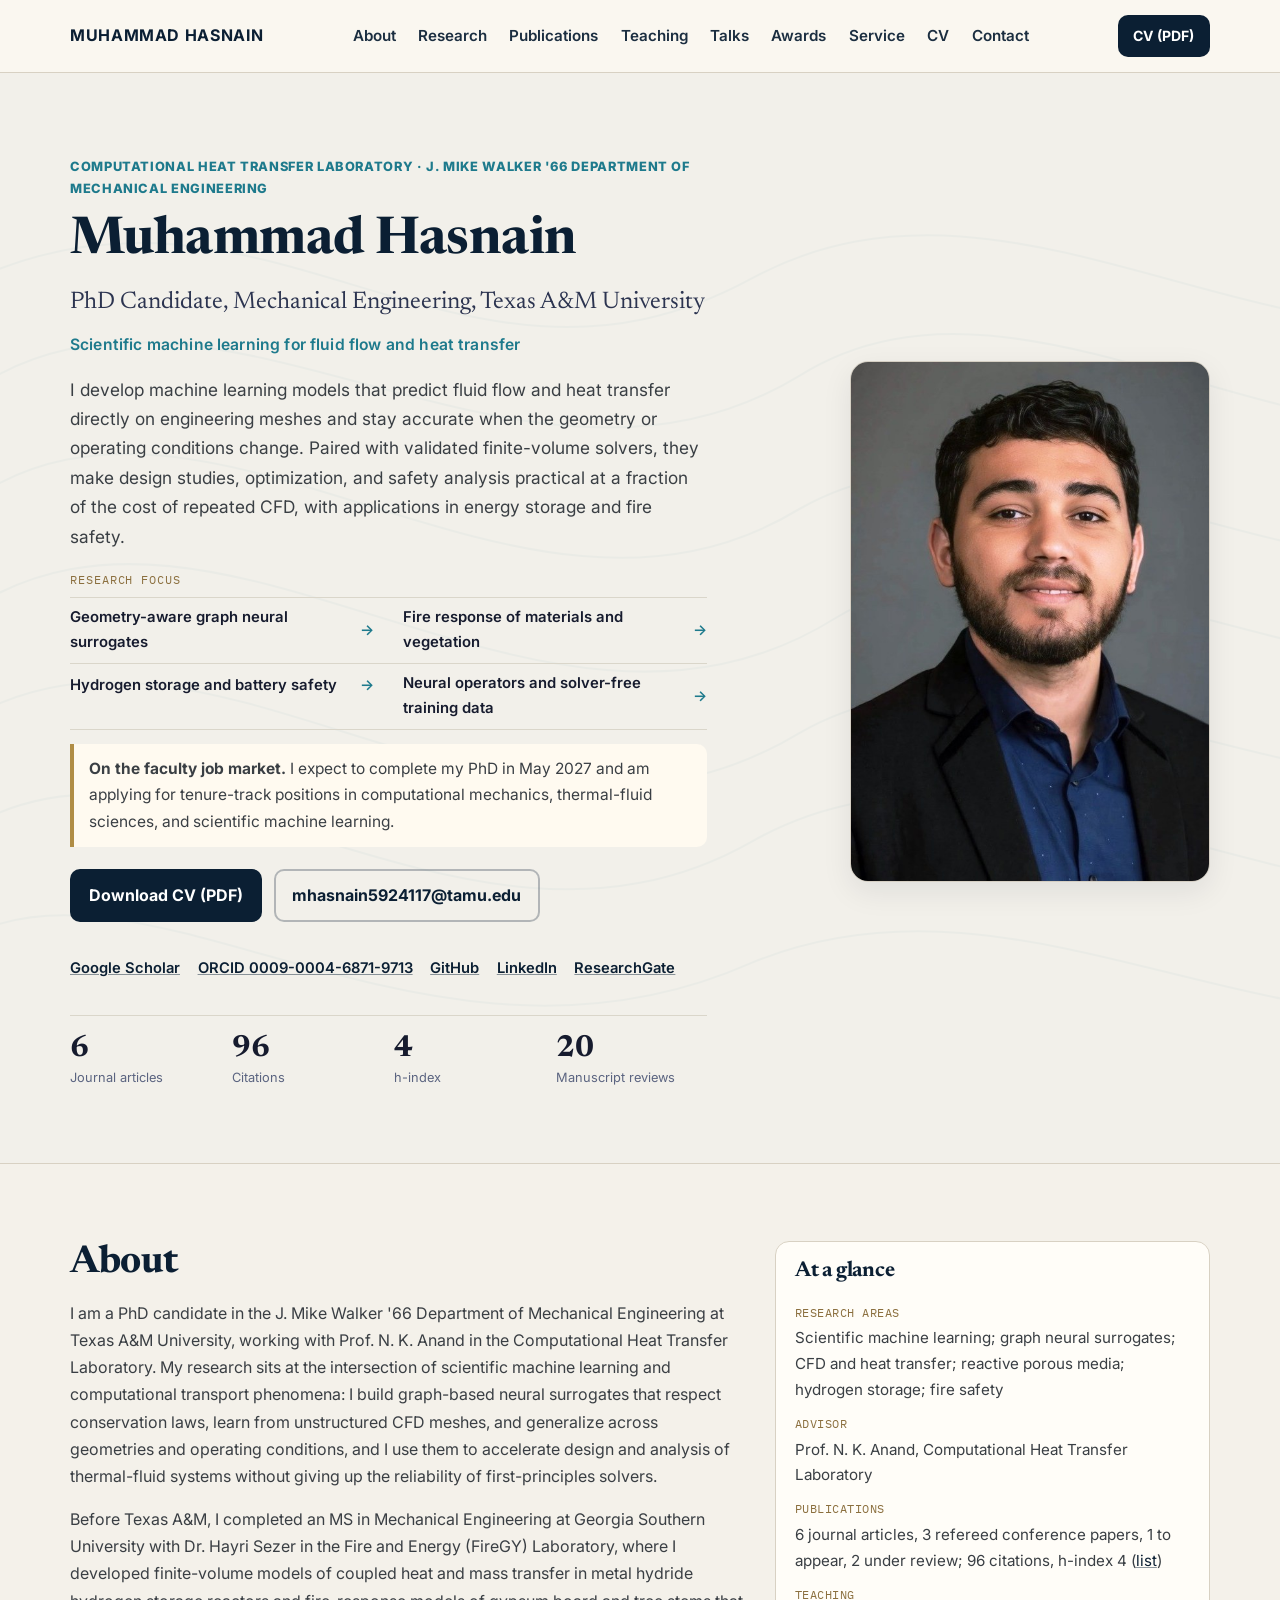
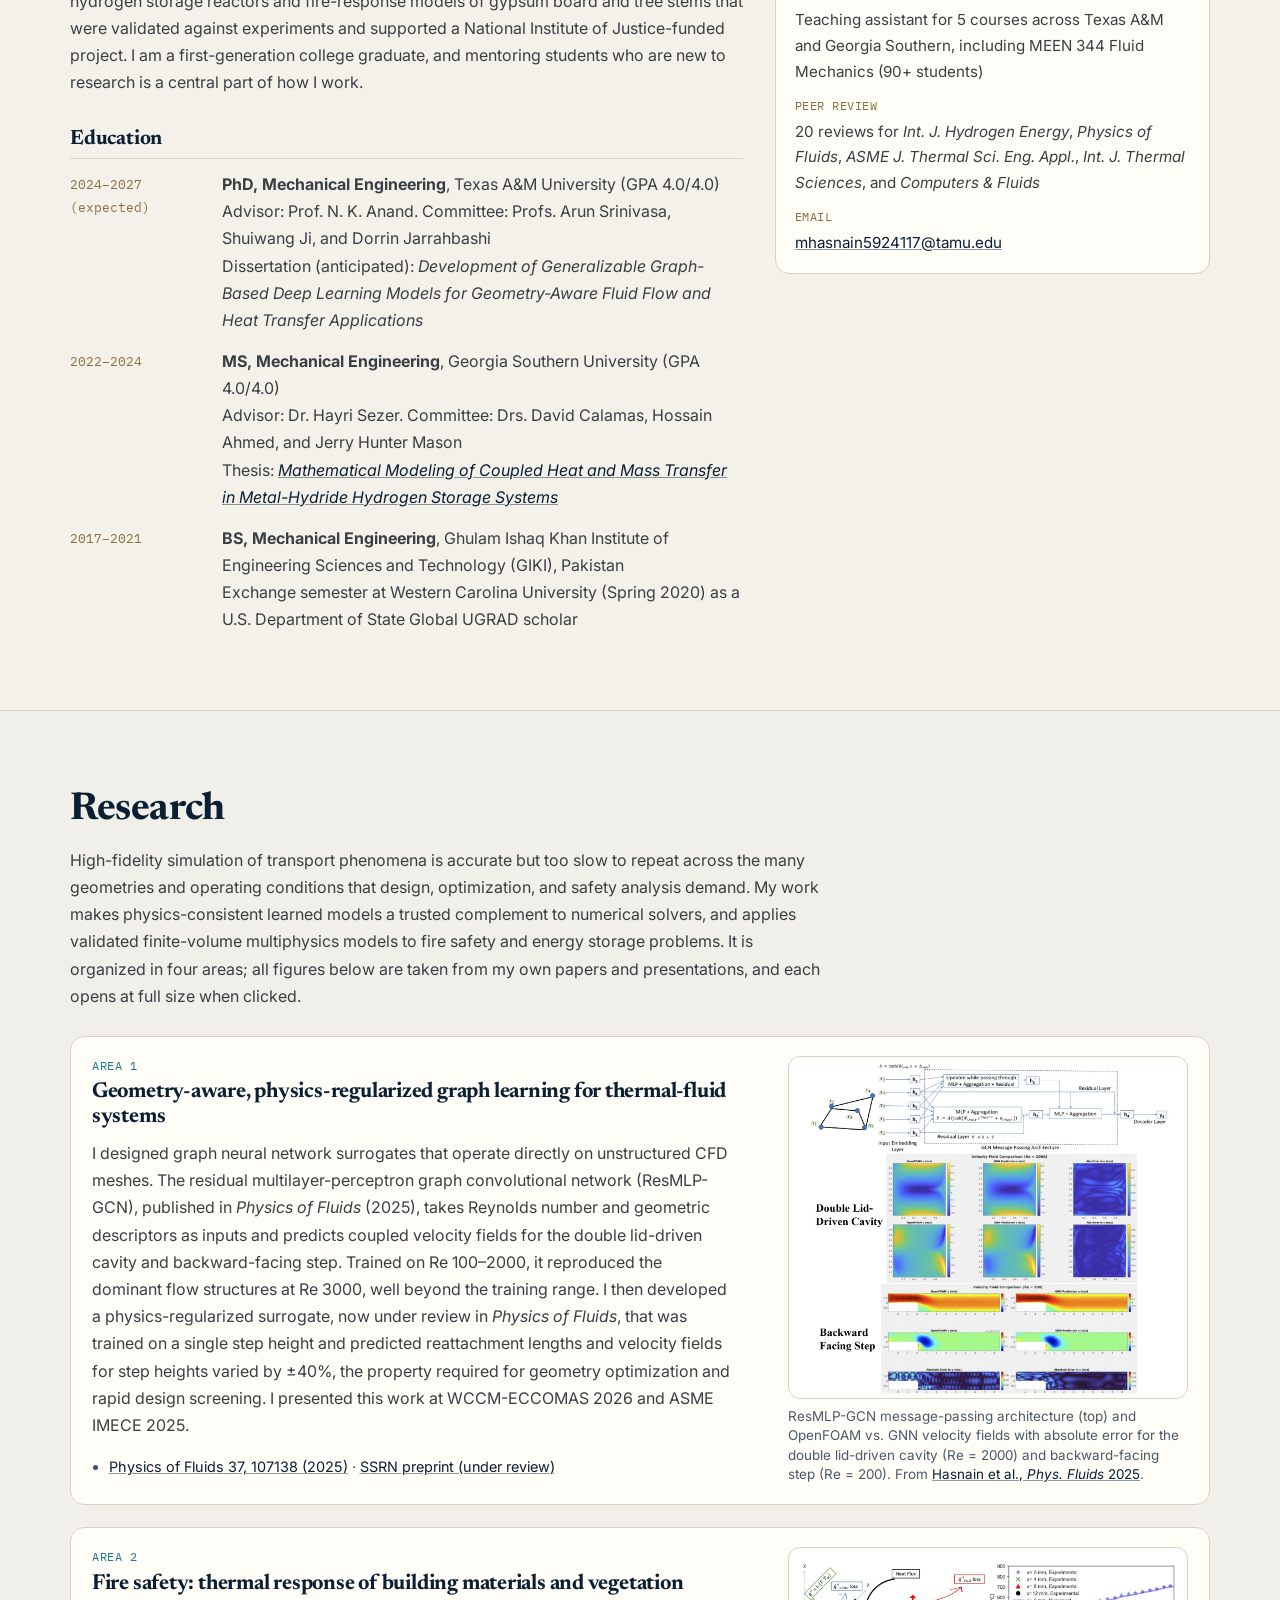
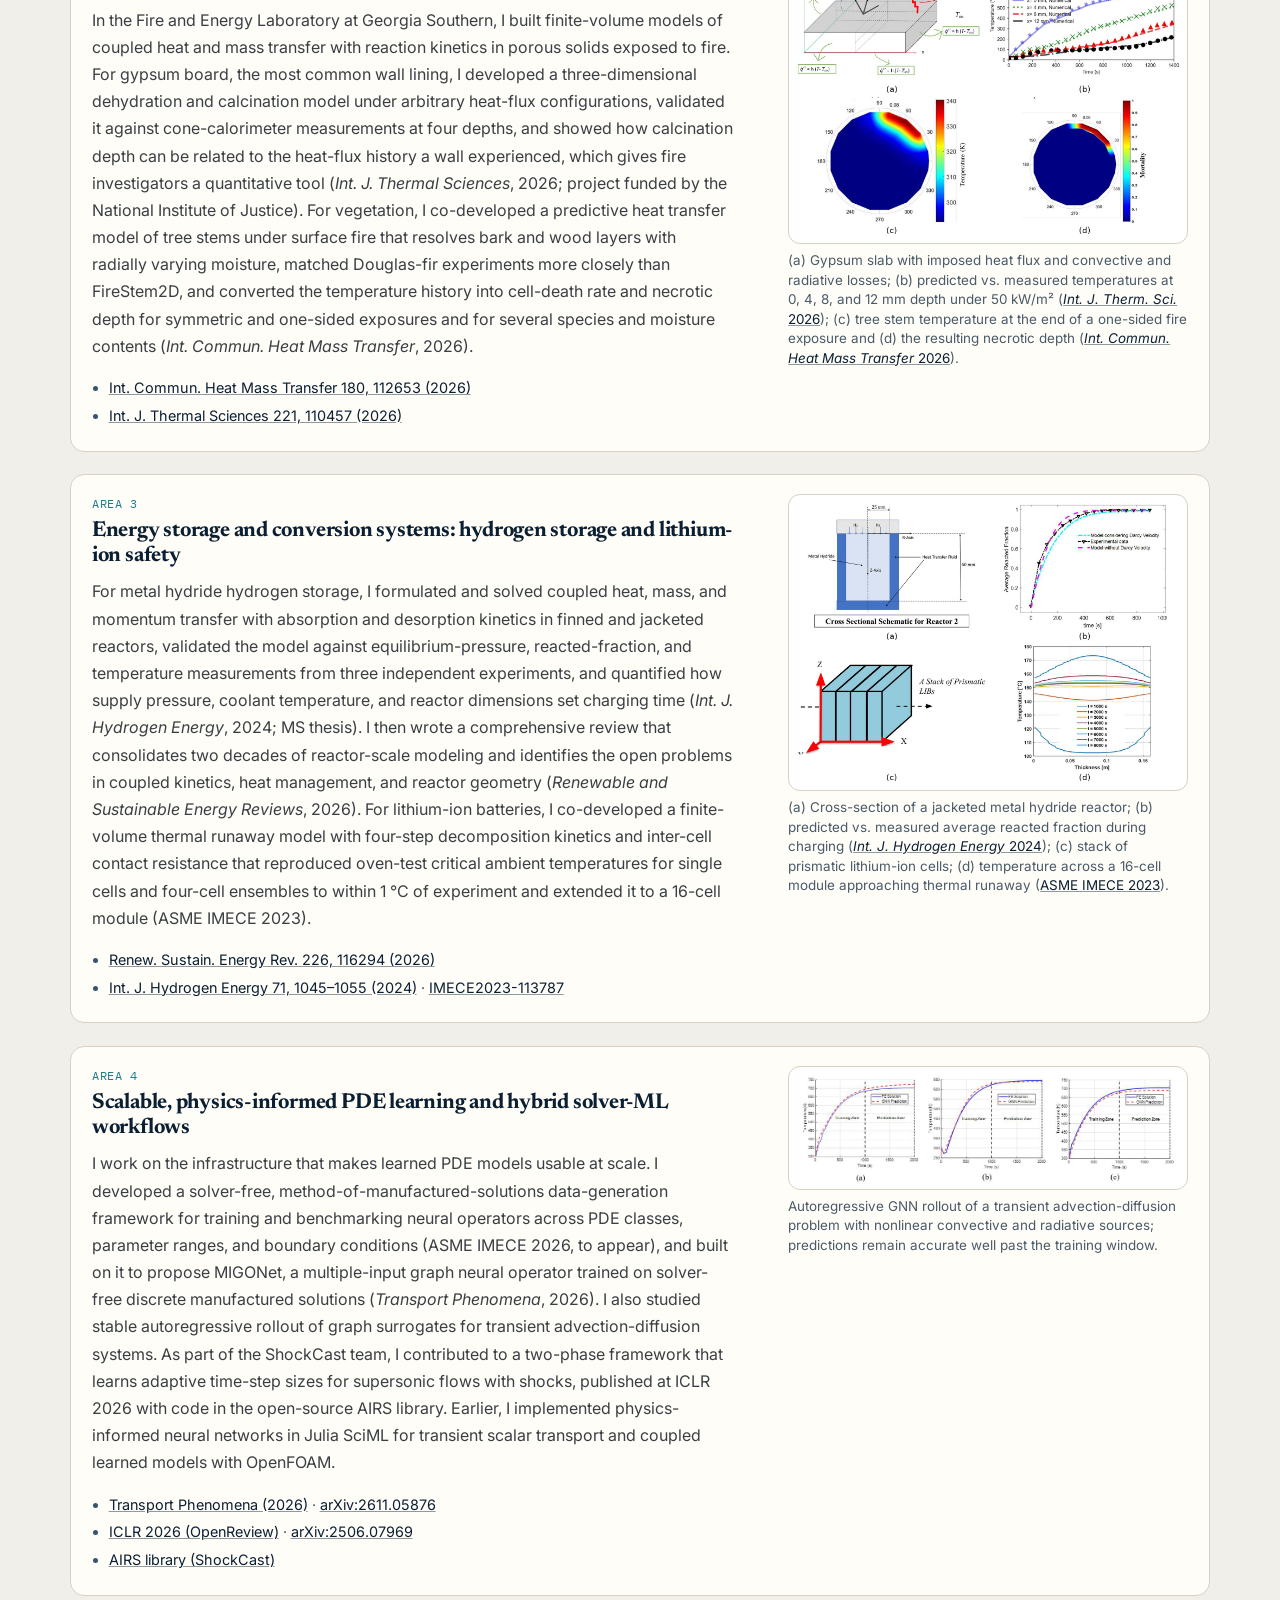
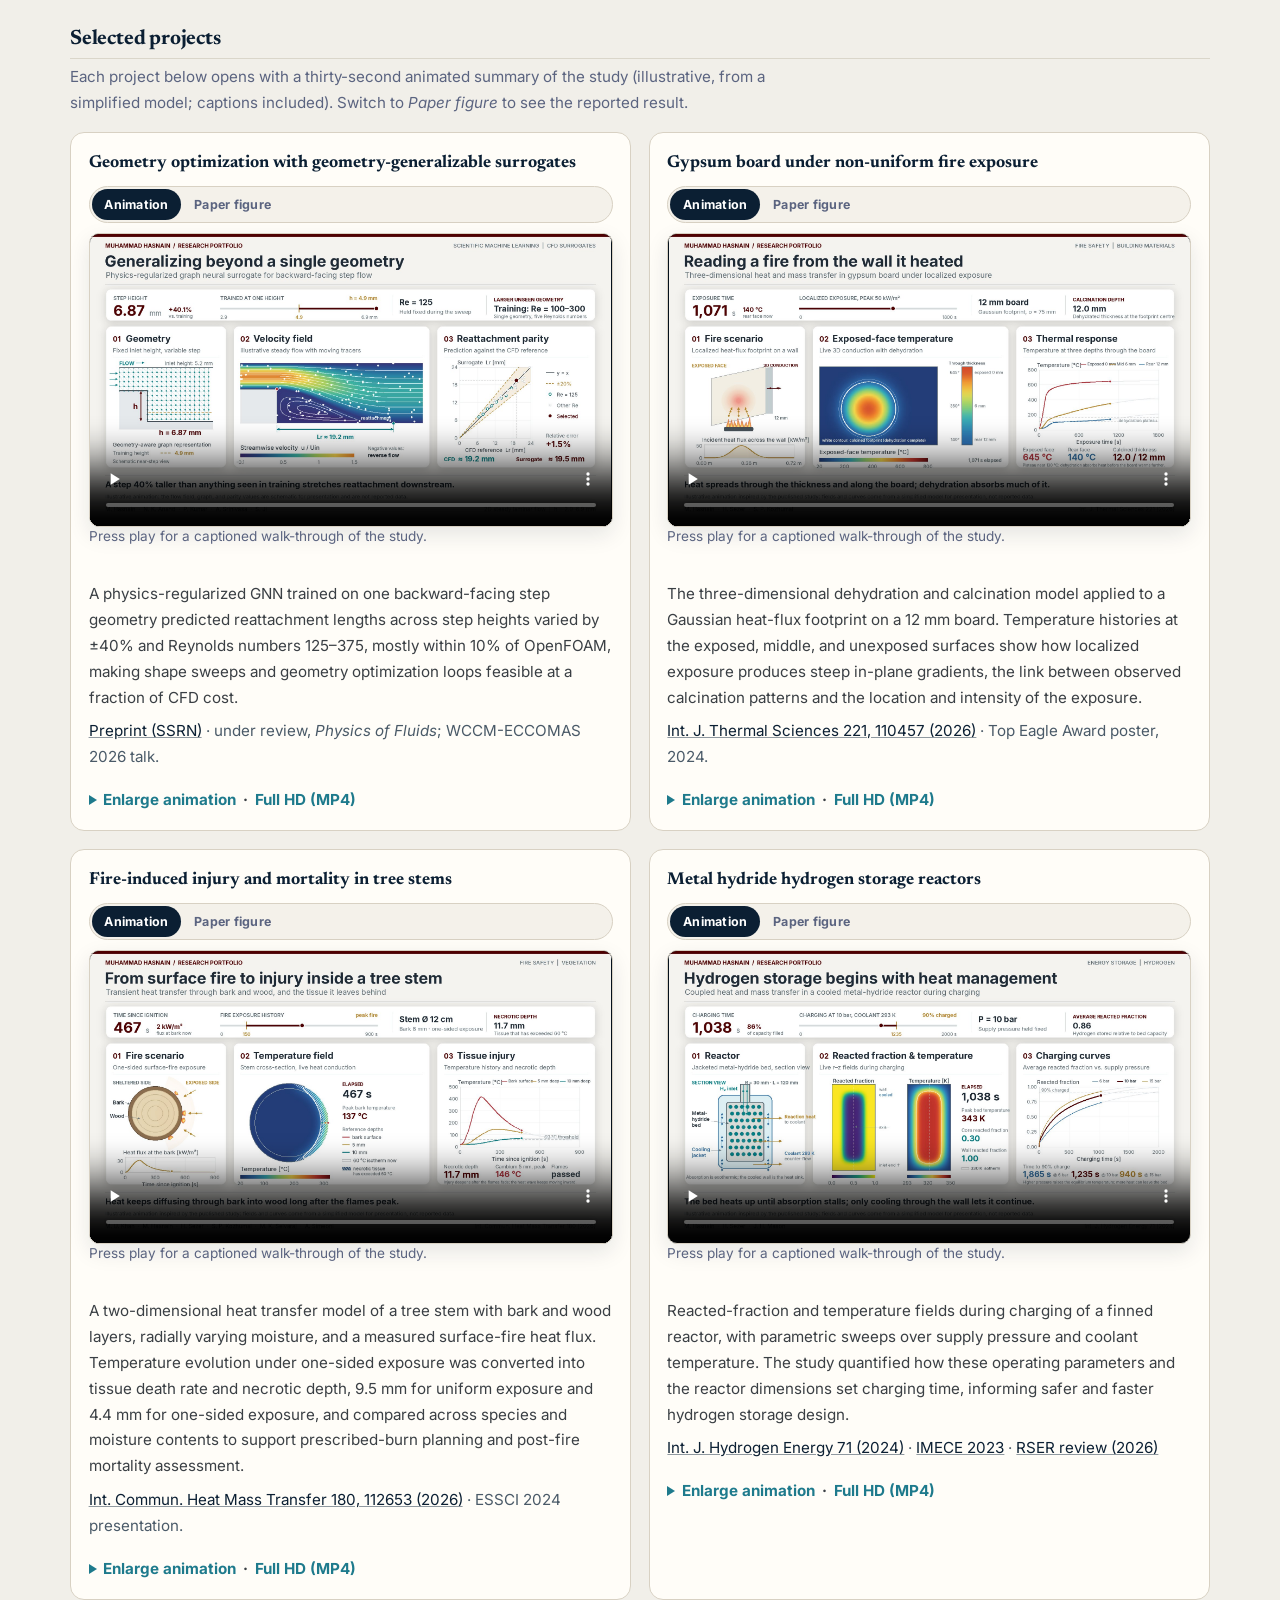
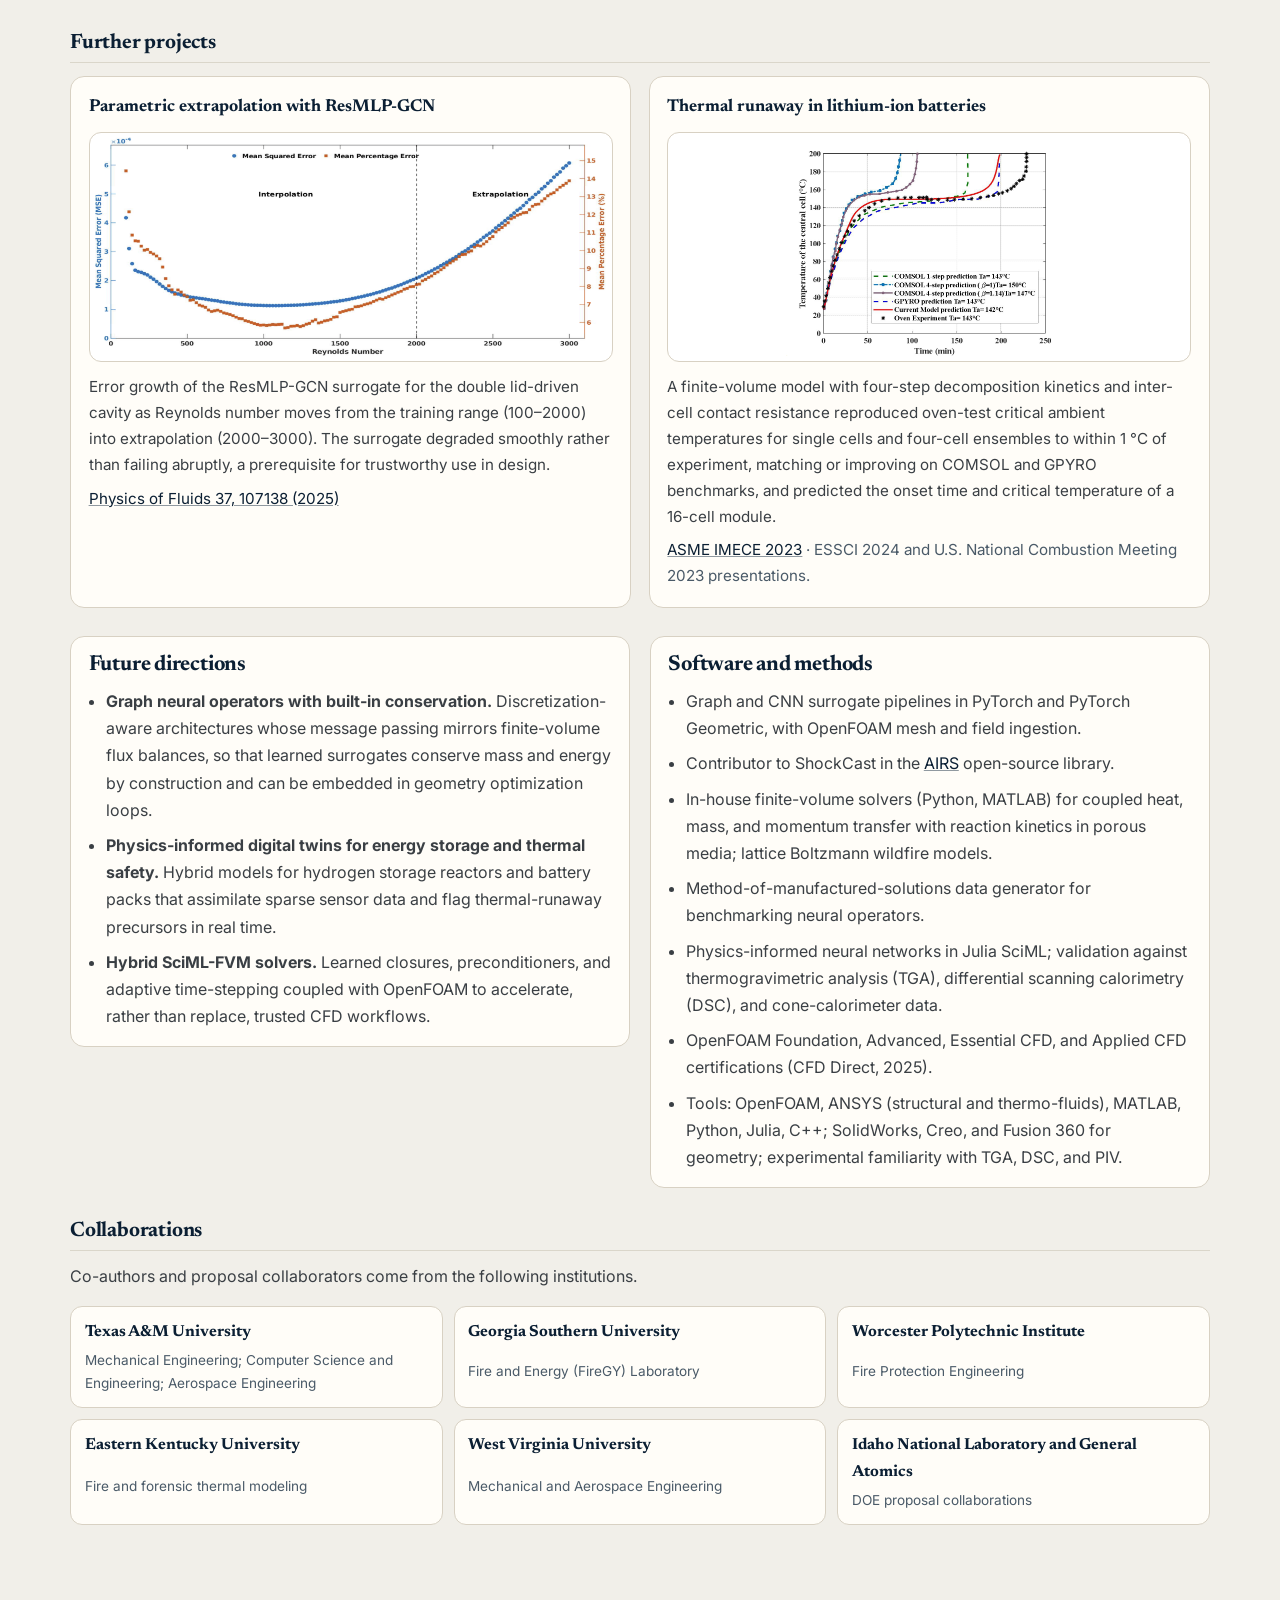
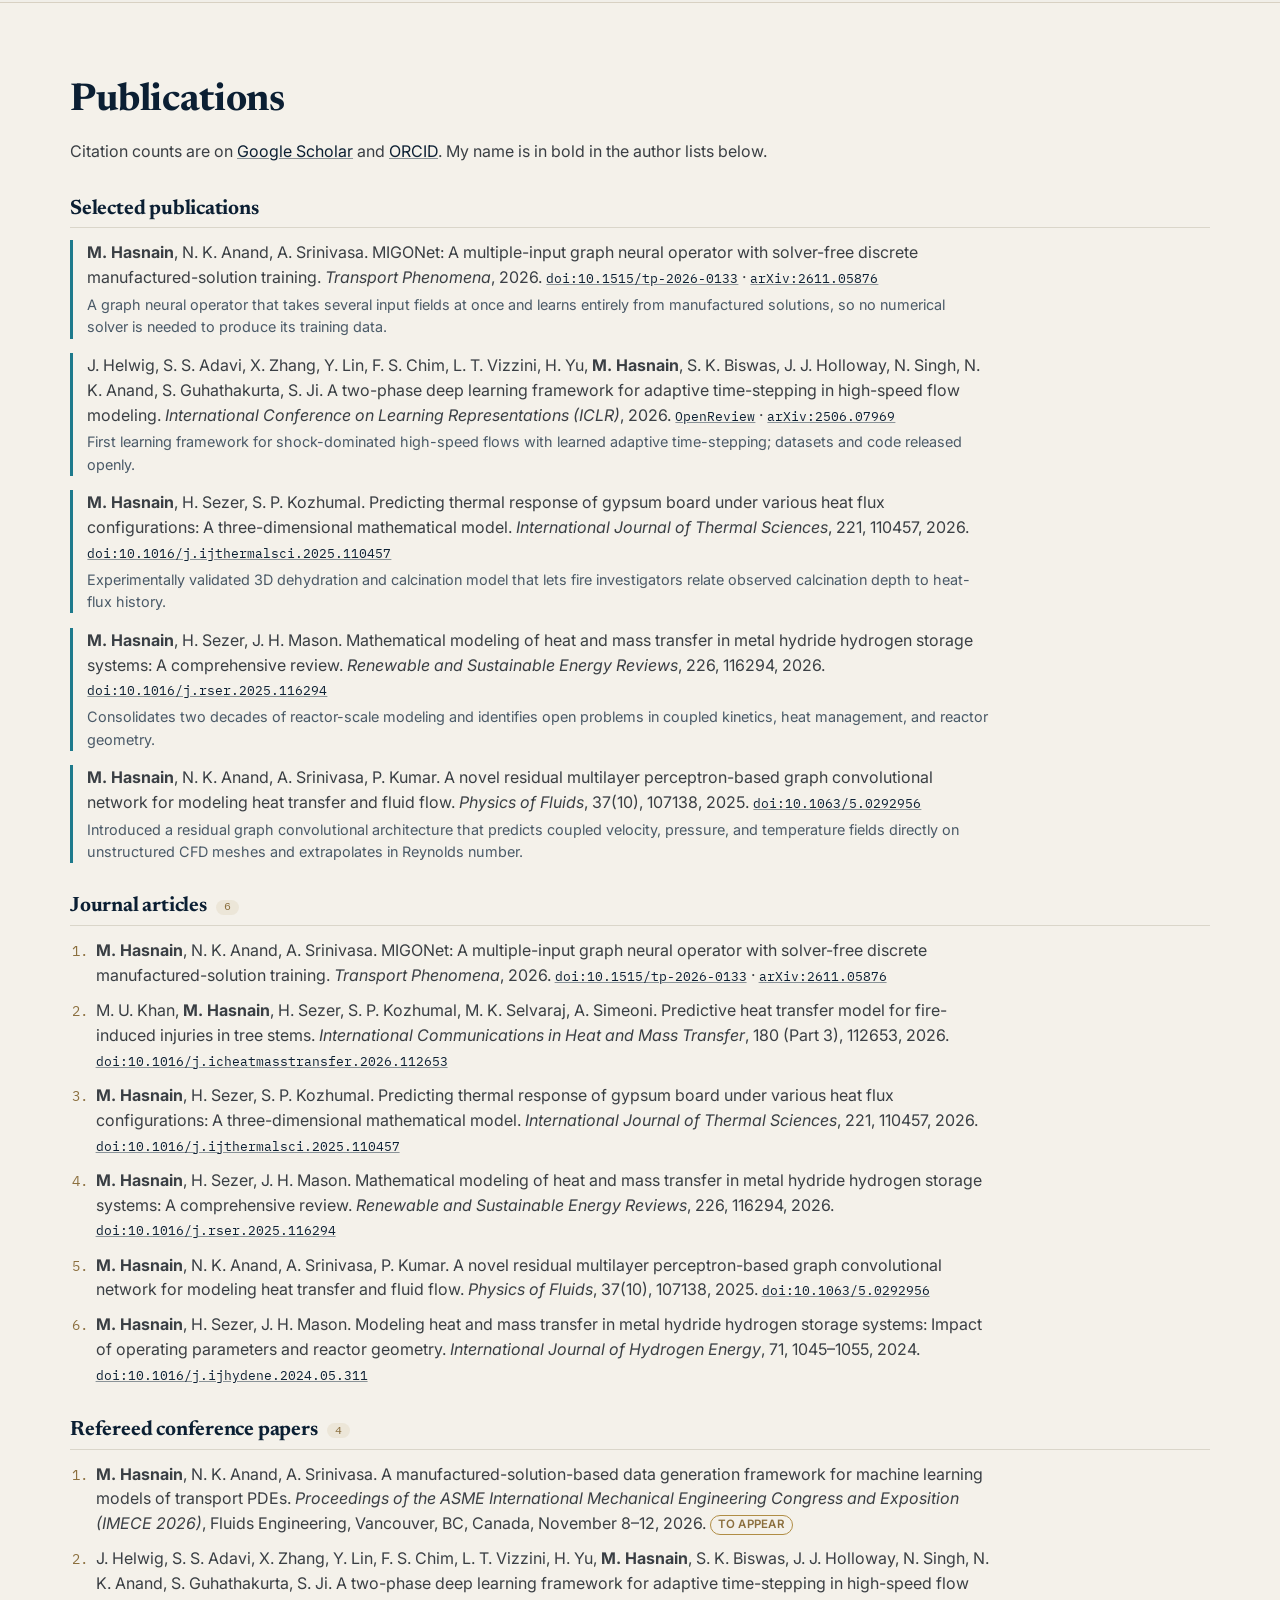
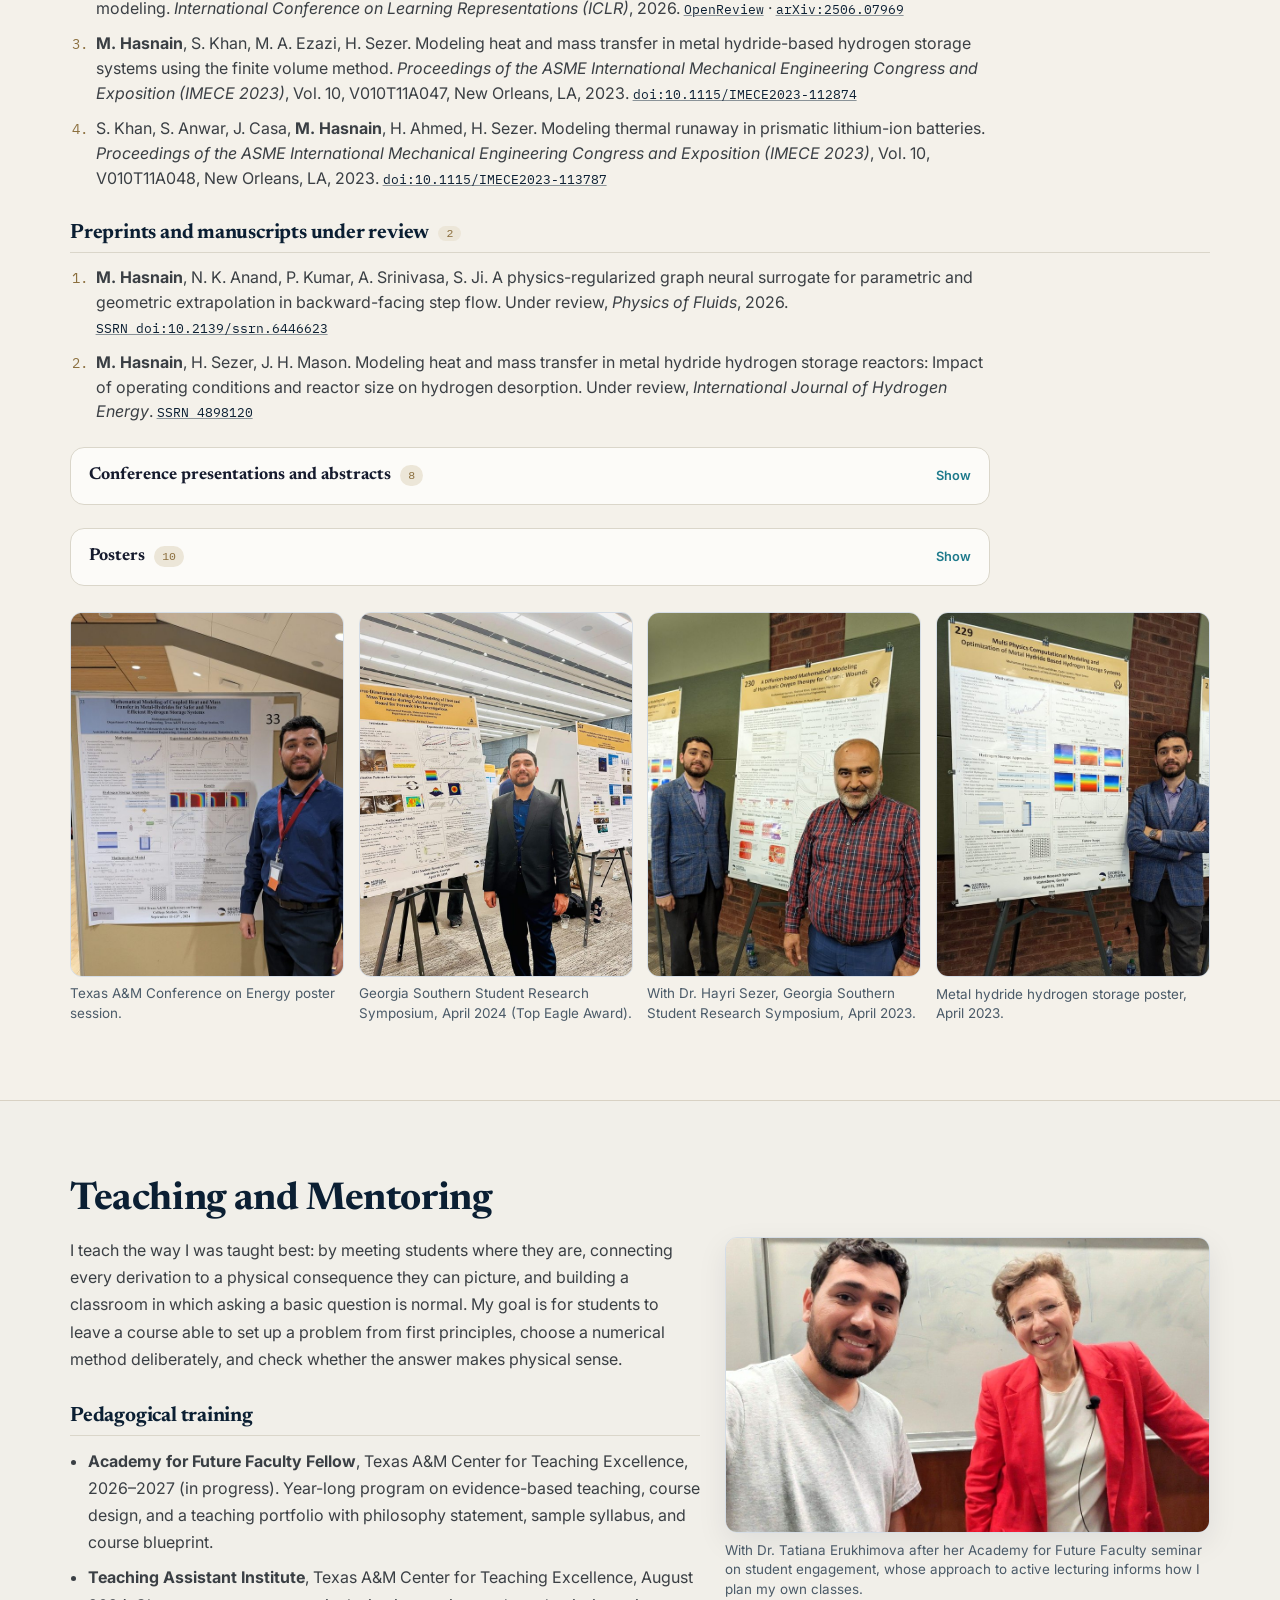
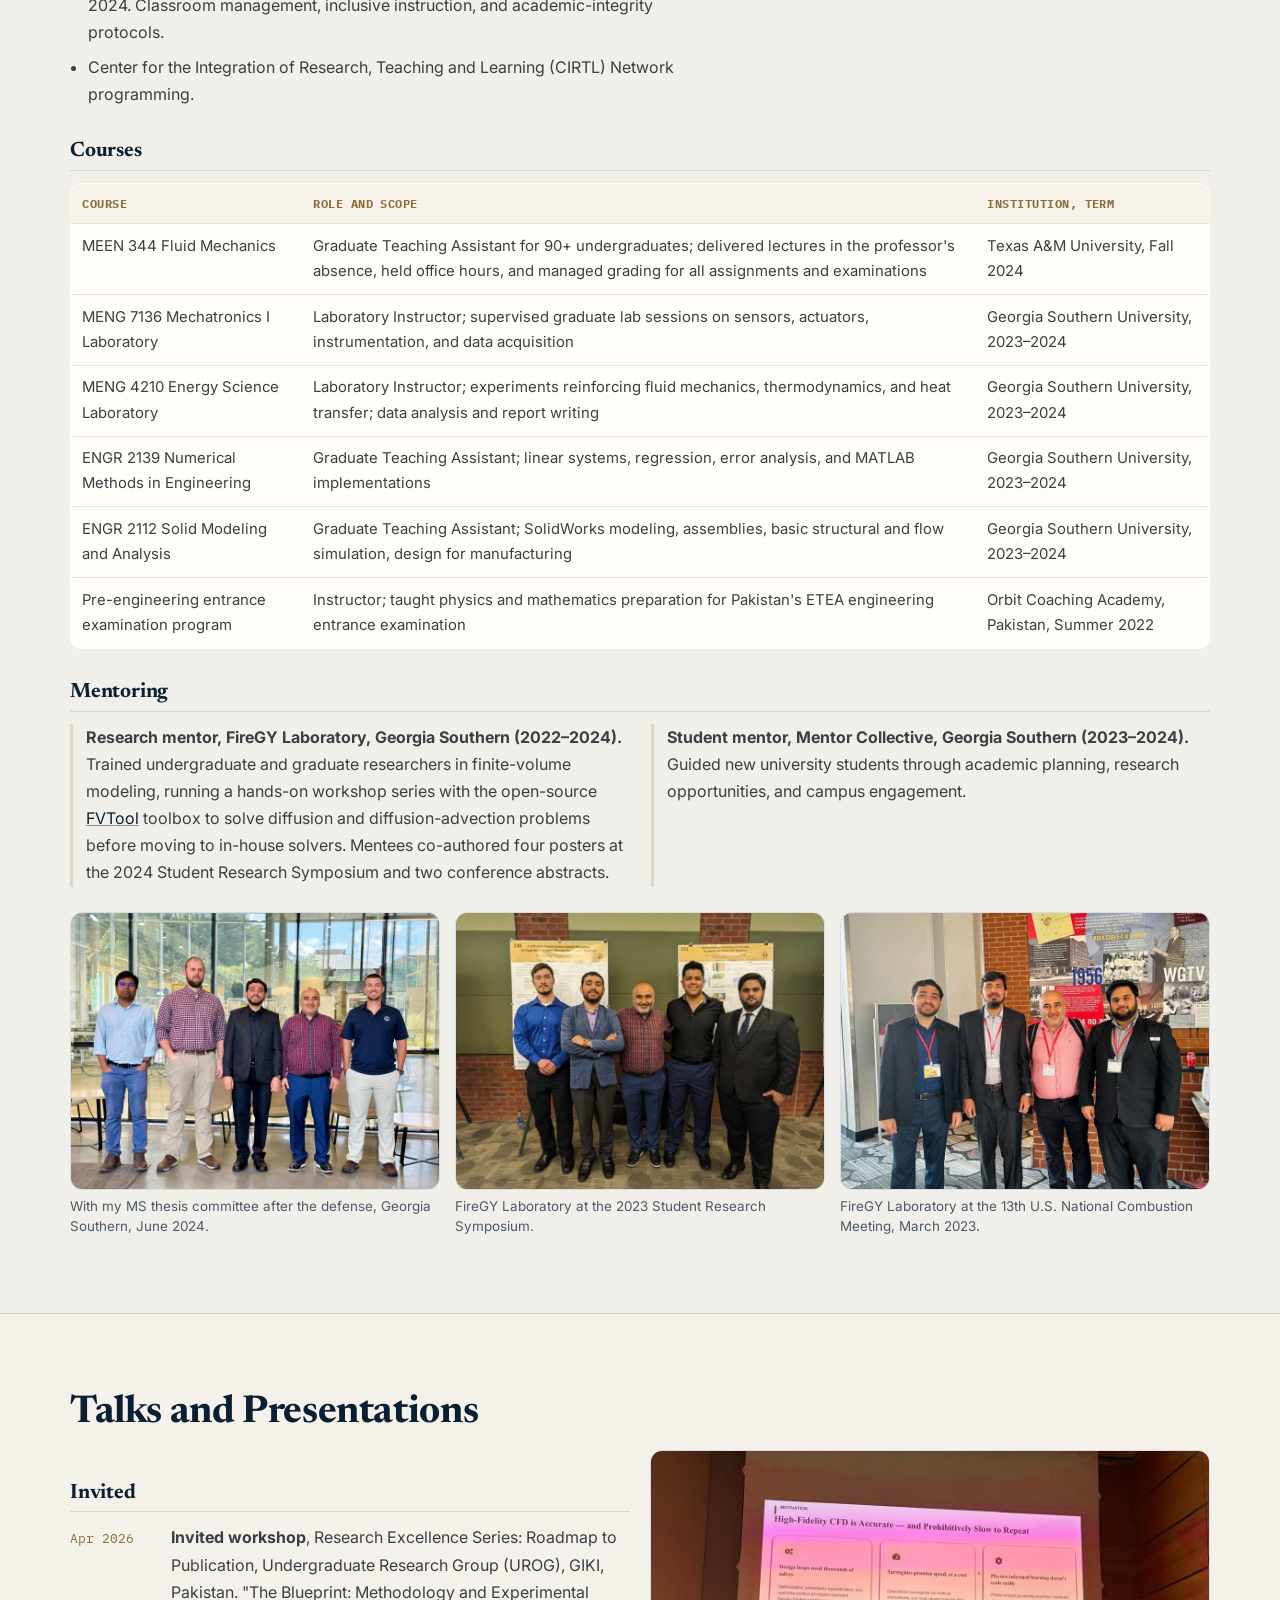
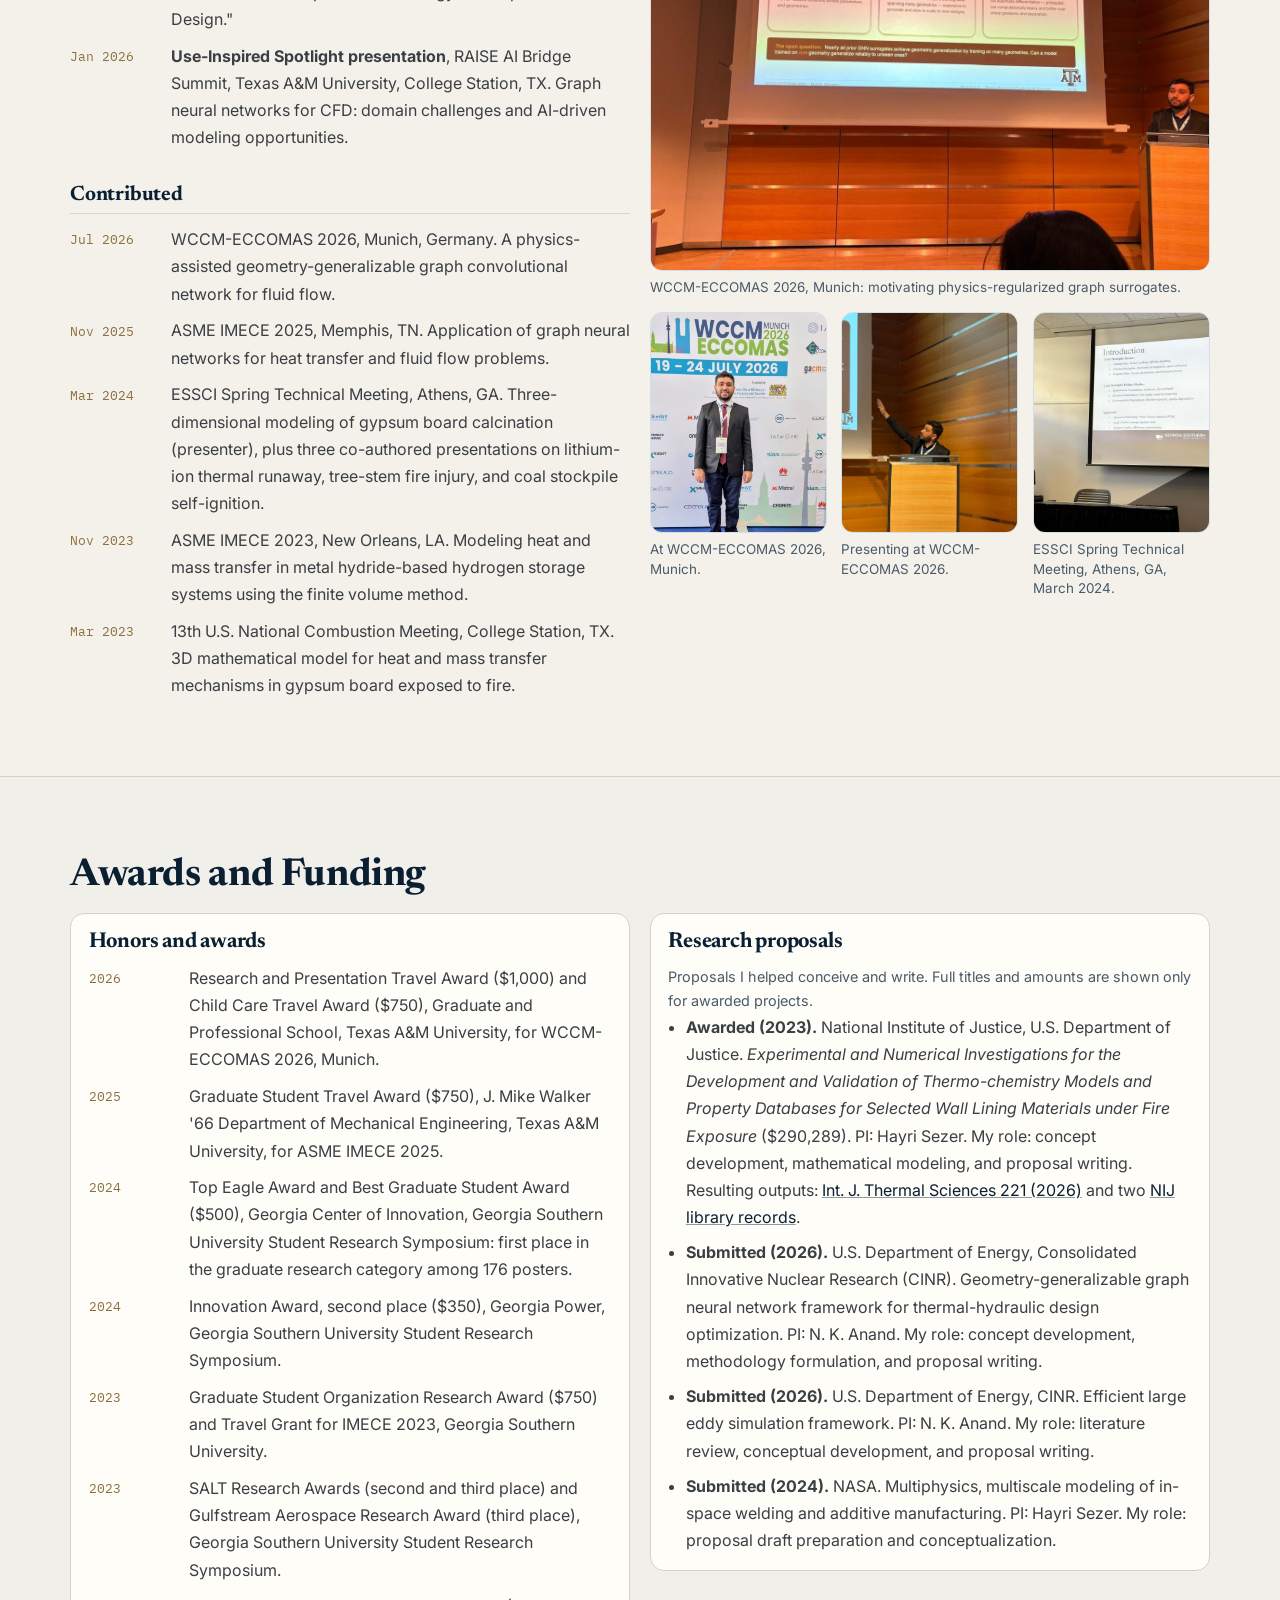
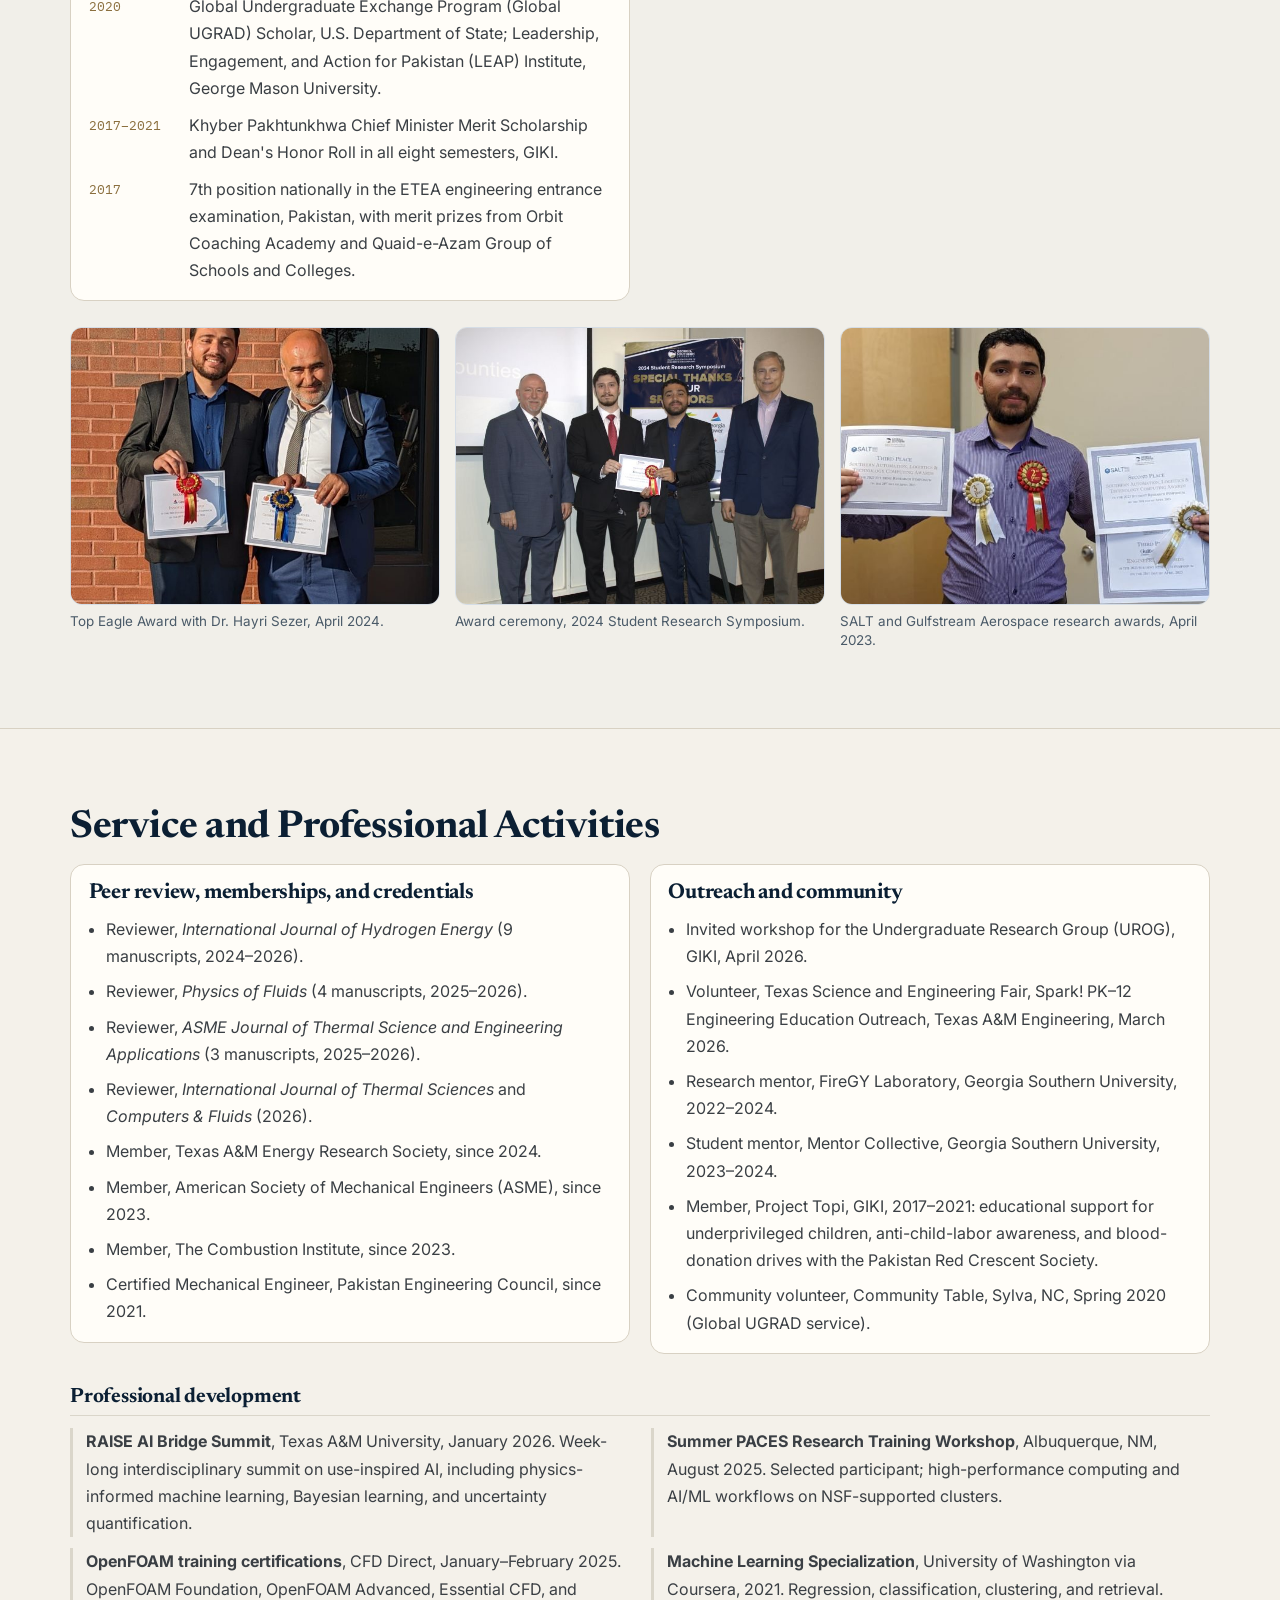
==== commit 9d0f07f9: "Rebuild site from content" ====
--- a/docs/index.html
+++ b/docs/index.html
@@ -547,7 +547,7 @@
           <h3 class="subheading">Selected publications</h3>
           <ol class="pub-list pub-selected">
             <li>
-              <p class="pub-cite"><strong>M. Hasnain</strong>, N. K. Anand, A. Srinivasa. MIGONet: A multiple-input graph neural operator with solver-free discrete manufactured-solution training. <em>Transport Phenomena</em>, 2026. <span class="pub-status">In print</span> <a class="doi" href="https://doi.org/10.1515/tp-2026-0133" target="_blank" rel="noopener">doi:10.1515/tp-2026-0133</a> · <a class="doi" href="https://arxiv.org/abs/2611.05876" target="_blank" rel="noopener">arXiv:2611.05876</a></p>
+              <p class="pub-cite"><strong>M. Hasnain</strong>, N. K. Anand, A. Srinivasa. MIGONet: A multiple-input graph neural operator with solver-free discrete manufactured-solution training. <em>Transport Phenomena</em>, 2026. <a class="doi" href="https://doi.org/10.1515/tp-2026-0133" target="_blank" rel="noopener">doi:10.1515/tp-2026-0133</a> · <a class="doi" href="https://arxiv.org/abs/2611.05876" target="_blank" rel="noopener">arXiv:2611.05876</a></p>
               <p class="pub-why">A graph neural operator that takes several input fields at once and learns entirely from manufactured solutions, so no numerical solver is needed to produce its training data.</p>
             </li>
             <li>
@@ -569,7 +569,7 @@
           </ol>
           <h3 class="subheading">Journal articles <span class="heading-count">6</span></h3>
           <ol class="pub-list">
-            <li><strong>M. Hasnain</strong>, N. K. Anand, A. Srinivasa. MIGONet: A multiple-input graph neural operator with solver-free discrete manufactured-solution training. <em>Transport Phenomena</em>, 2026. <span class="pub-status">In print</span> <a class="doi" href="https://doi.org/10.1515/tp-2026-0133" target="_blank" rel="noopener">doi:10.1515/tp-2026-0133</a> · <a class="doi" href="https://arxiv.org/abs/2611.05876" target="_blank" rel="noopener">arXiv:2611.05876</a></li>
+            <li><strong>M. Hasnain</strong>, N. K. Anand, A. Srinivasa. MIGONet: A multiple-input graph neural operator with solver-free discrete manufactured-solution training. <em>Transport Phenomena</em>, 2026. <a class="doi" href="https://doi.org/10.1515/tp-2026-0133" target="_blank" rel="noopener">doi:10.1515/tp-2026-0133</a> · <a class="doi" href="https://arxiv.org/abs/2611.05876" target="_blank" rel="noopener">arXiv:2611.05876</a></li>
             <li>M. U. Khan, <strong>M. Hasnain</strong>, H. Sezer, S. P. Kozhumal, M. K. Selvaraj, A. Simeoni. Predictive heat transfer model for fire-induced injuries in tree stems. <em>International Communications in Heat and Mass Transfer</em>, 180 (Part 3), 112653, 2026. <a class="doi" href="https://doi.org/10.1016/j.icheatmasstransfer.2026.112653" target="_blank" rel="noopener">doi:10.1016/j.icheatmasstransfer.2026.112653</a></li>
             <li><strong>M. Hasnain</strong>, H. Sezer, S. P. Kozhumal. Predicting thermal response of gypsum board under various heat flux configurations: A three-dimensional mathematical model. <em>International Journal of Thermal Sciences</em>, 221, 110457, 2026. <a class="doi" href="https://doi.org/10.1016/j.ijthermalsci.2025.110457" target="_blank" rel="noopener">doi:10.1016/j.ijthermalsci.2025.110457</a></li>
             <li><strong>M. Hasnain</strong>, H. Sezer, J. H. Mason. Mathematical modeling of heat and mass transfer in metal hydride hydrogen storage systems: A comprehensive review. <em>Renewable and Sustainable Energy Reviews</em>, 226, 116294, 2026. <a class="doi" href="https://doi.org/10.1016/j.rser.2025.116294" target="_blank" rel="noopener">doi:10.1016/j.rser.2025.116294</a></li>
@@ -975,7 +975,7 @@
     <footer class="site-footer">
       <div class="container footer-inner">
         <p>© <span data-year></span> Muhammad Hasnain</p>
-        <p>Last updated <time datetime="2026-11-05">November 2026</time></p>
+        <p>Last updated <time datetime="2026-11-11">November 2026</time></p>
       </div>
     </footer>
 
